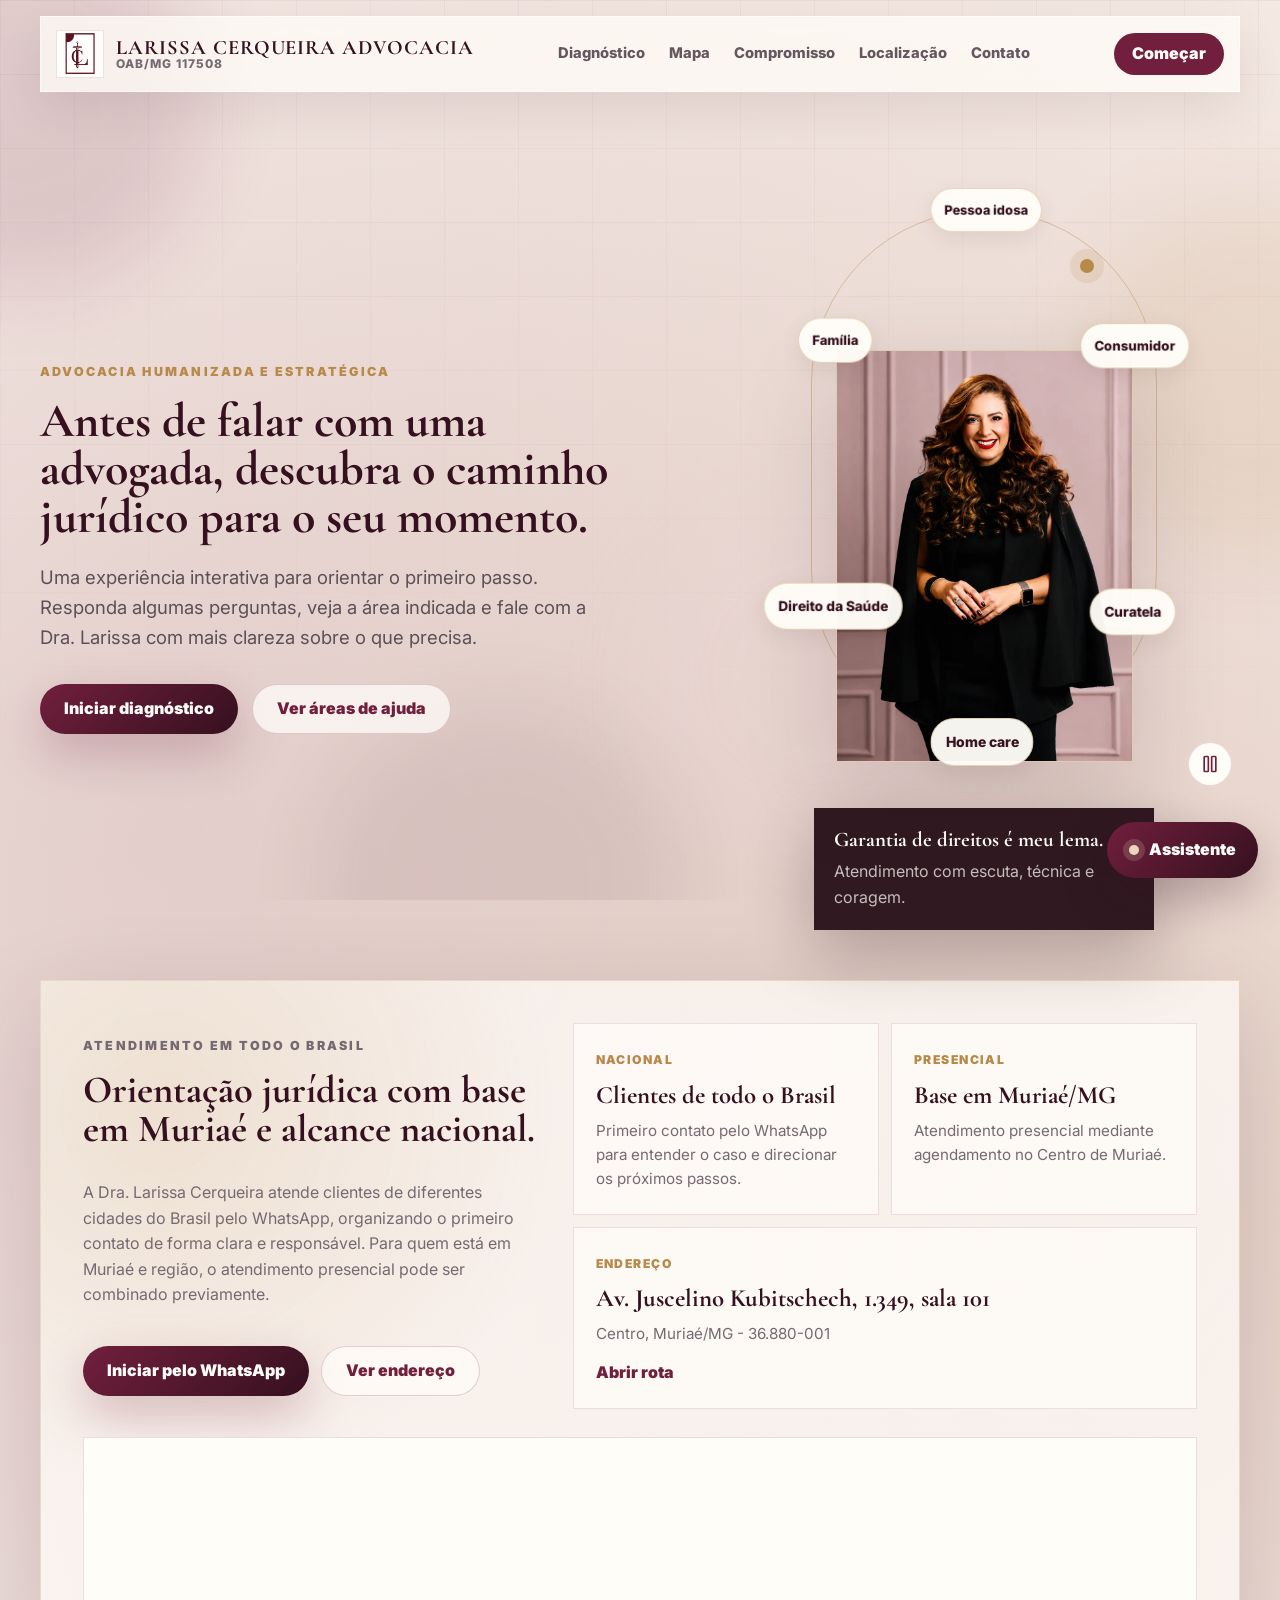
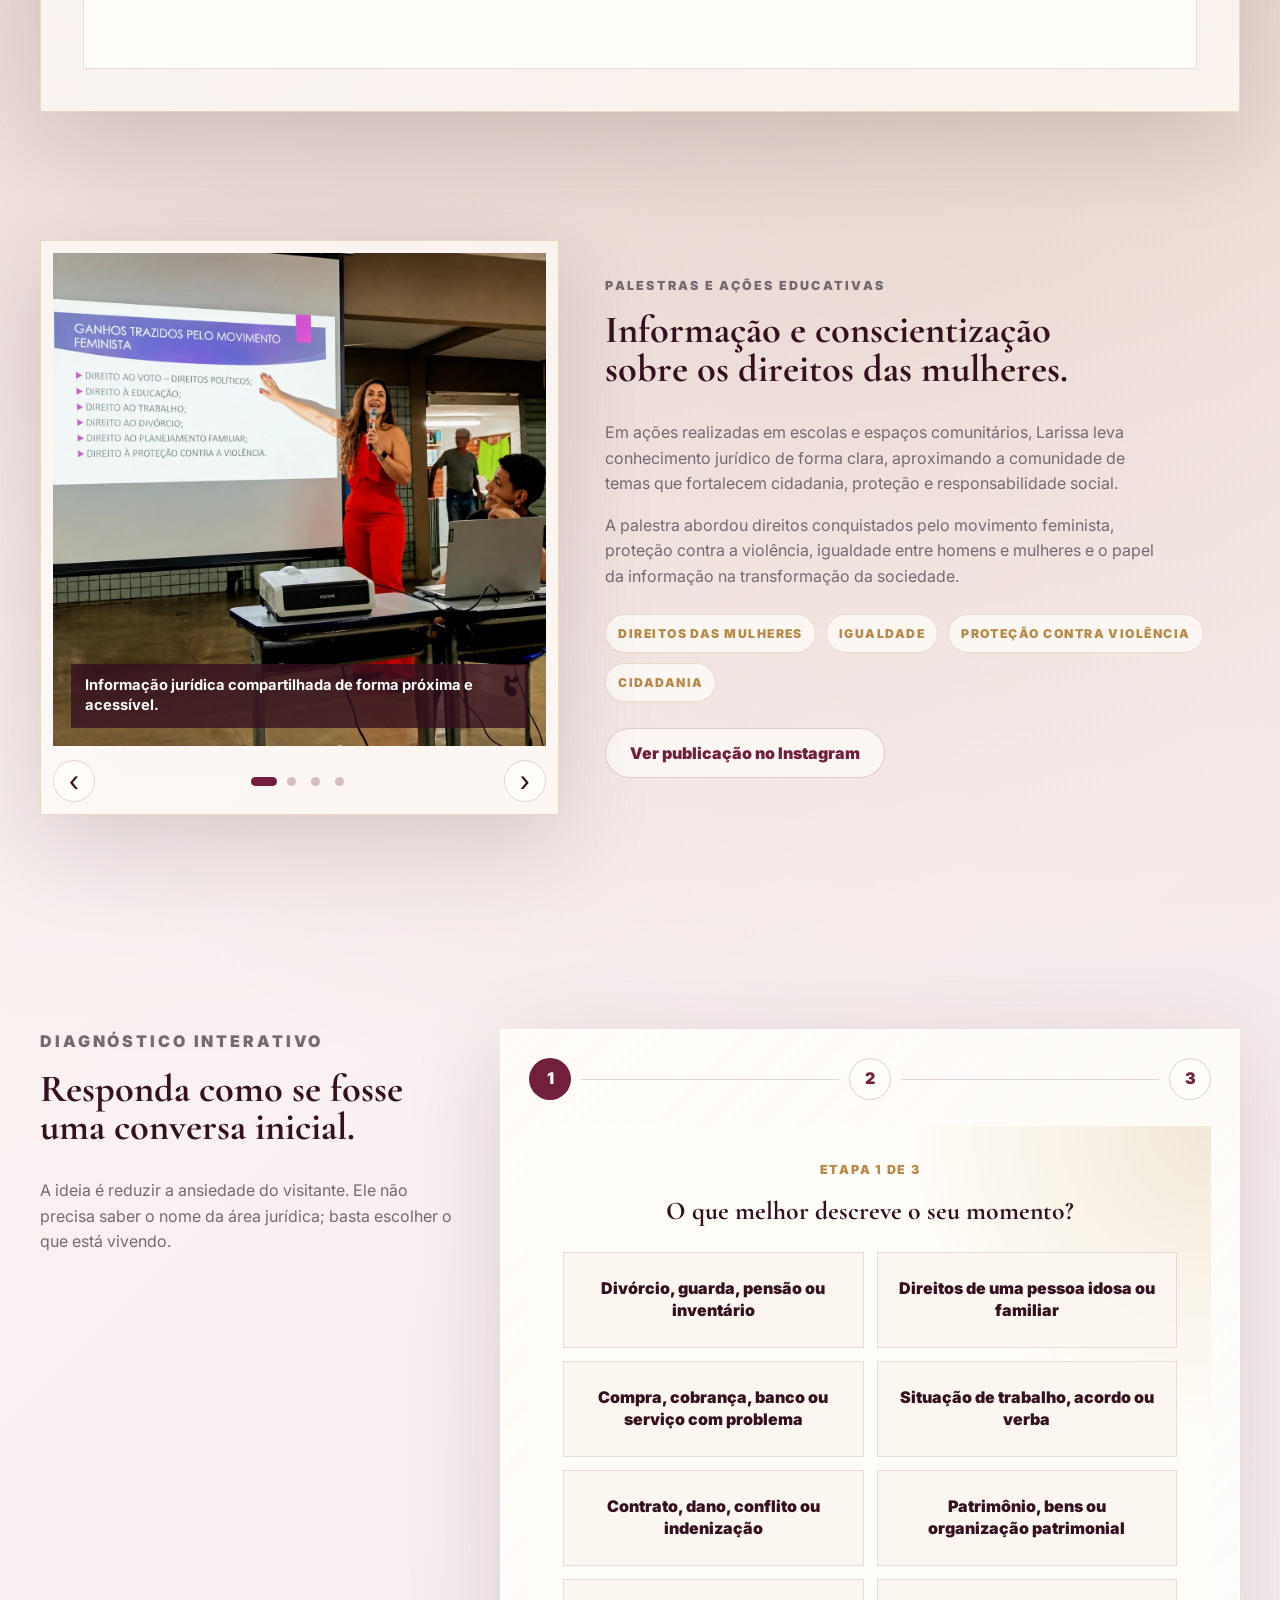
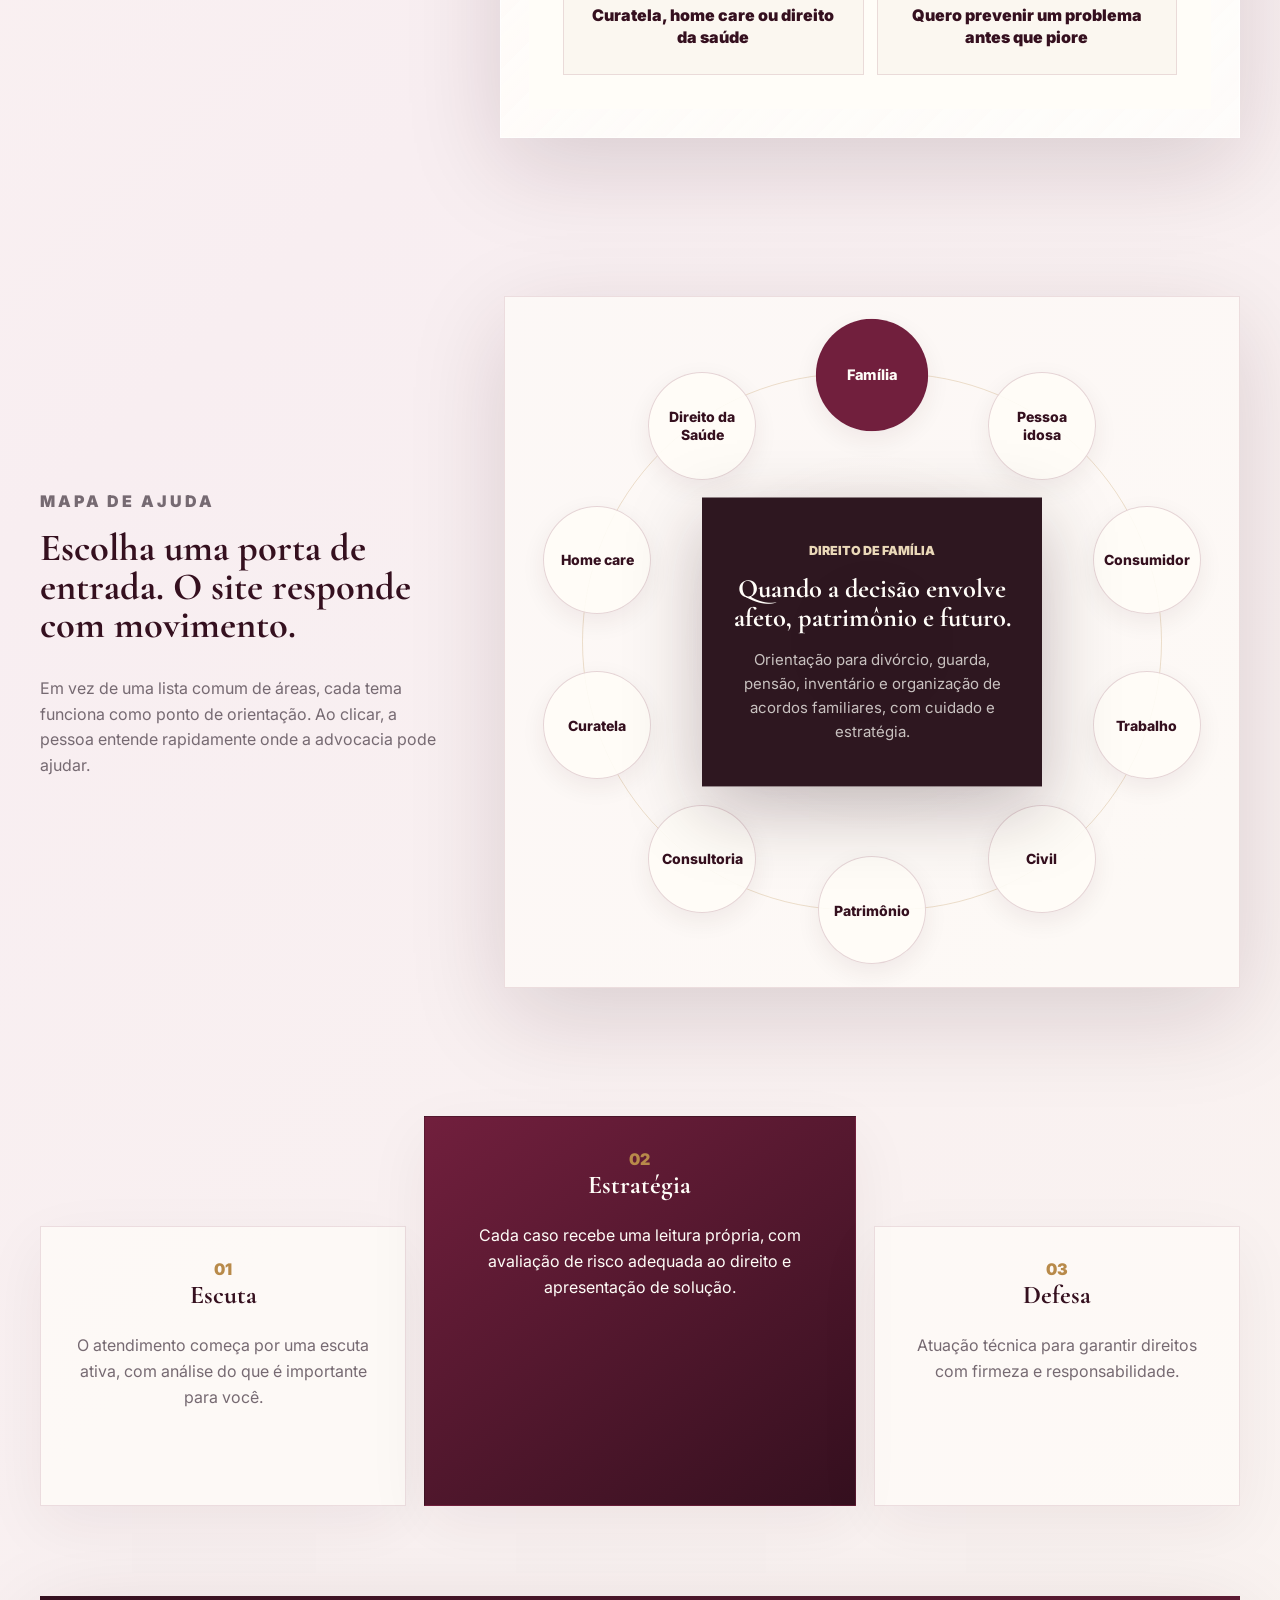
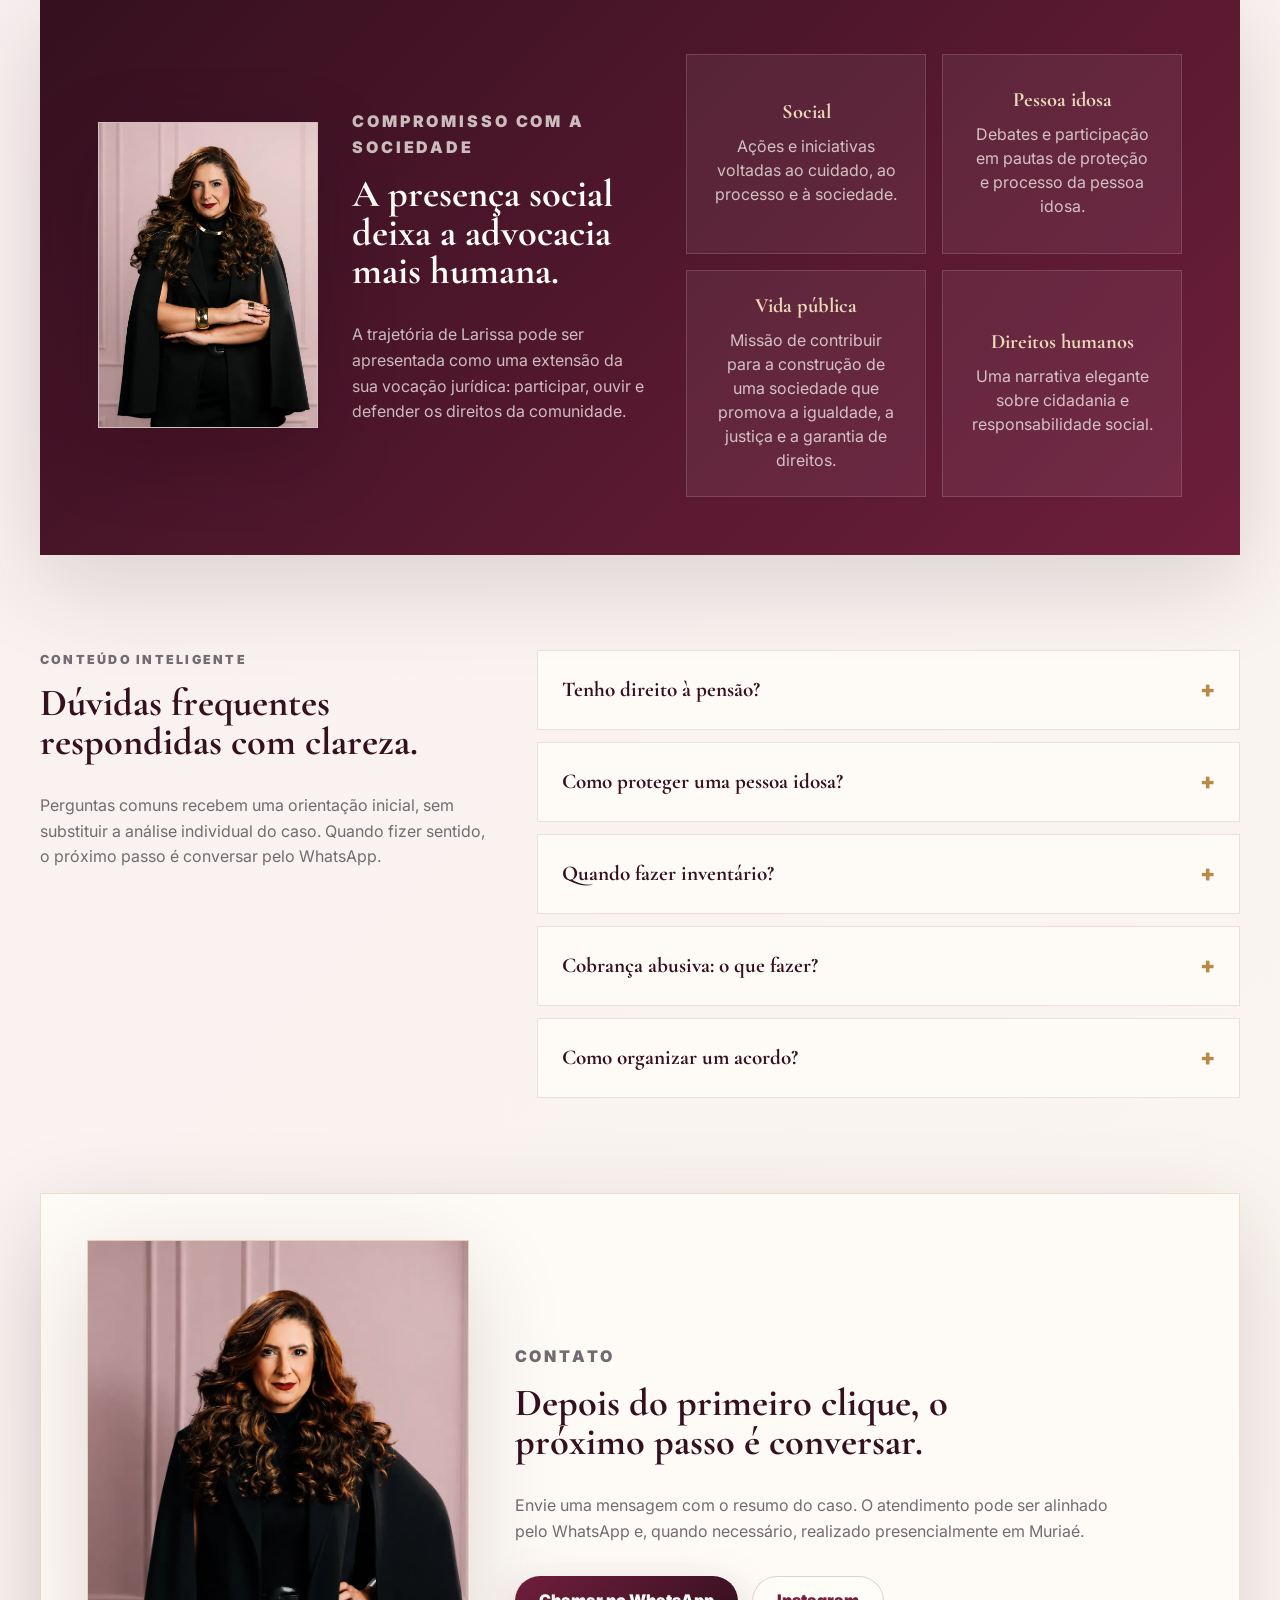
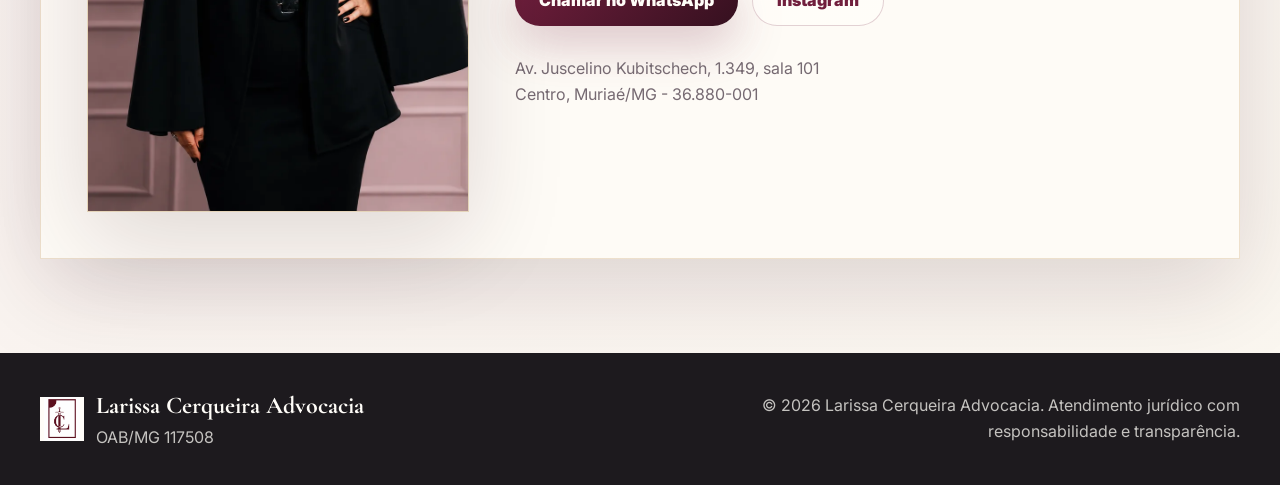
==== index.html @ 21a9d2b4 "Improve legal map layout and accessible portrait orbit" ====
<!doctype html>
<html lang="pt-BR">
  <head>
    <meta charset="utf-8" />
    <meta name="viewport" content="width=device-width, initial-scale=1" />
    <title>Larissa Cerqueira Advocacia | Advogada em Muriaé/MG</title>
    <meta
      name="description"
      content="Larissa Cerqueira Advocacia em Muriaé/MG. Atendimento jurídico em Direito de Família, Curatela, Pessoa Idosa, Direito da Saúde e do Consumidor."
    />
    <meta name="robots" content="index, follow, max-image-preview:large" />
    <meta name="author" content="Larissa Cerqueira Advocacia" />
    <meta name="theme-color" content="#5b1534" />
    <link rel="canonical" href="https://www.larissacerqueira.adv.br/" />
    <link rel="icon" type="image/png" sizes="32x32" href="/favicon-32.png" />
    <link rel="apple-touch-icon" sizes="180x180" href="/apple-touch-icon.png" />

    <meta property="og:locale" content="pt_BR" />
    <meta property="og:type" content="website" />
    <meta property="og:site_name" content="Larissa Cerqueira Advocacia" />
    <meta property="og:title" content="Larissa Cerqueira Advocacia | Advogada em Muriaé/MG" />
    <meta
      property="og:description"
      content="Advocacia em Muriaé/MG com atendimento em Direito de Família, Curatela, Pessoa Idosa, Direito da Saúde e do Consumidor."
    />
    <meta property="og:url" content="https://www.larissacerqueira.adv.br/" />
    <meta property="og:image" content="https://www.larissacerqueira.adv.br/og-larissa.jpg" />
    <meta property="og:image:secure_url" content="https://www.larissacerqueira.adv.br/og-larissa.jpg" />
    <meta property="og:image:type" content="image/jpeg" />
    <meta property="og:image:width" content="1200" />
    <meta property="og:image:height" content="630" />
    <meta property="og:image:alt" content="Larissa Cerqueira Advocacia, atendimento jurídico em Muriaé e em todo o Brasil" />

    <meta name="twitter:card" content="summary_large_image" />
    <meta name="twitter:title" content="Larissa Cerqueira Advocacia | Advogada em Muriaé/MG" />
    <meta
      name="twitter:description"
      content="Advocacia em Muriaé/MG com atendimento em Direito de Família, Curatela, Pessoa Idosa, Direito da Saúde e do Consumidor."
    />
    <meta name="twitter:image" content="https://www.larissacerqueira.adv.br/og-larissa.jpg" />
    <meta name="twitter:image:alt" content="Larissa Cerqueira Advocacia" />

    <script type="application/ld+json">
      {
        "@context": "https://schema.org",
        "@graph": [
          {
            "@type": "LegalService",
            "@id": "https://www.larissacerqueira.adv.br/#escritorio",
            "name": "Larissa Cerqueira Advocacia",
            "url": "https://www.larissacerqueira.adv.br/",
            "description": "Advocacia em Muriaé/MG com atendimento jurídico para clientes de todo o Brasil.",
            "logo": "https://www.larissacerqueira.adv.br/logo-larissa.webp",
            "image": "https://www.larissacerqueira.adv.br/og-larissa.jpg",
            "telephone": "+55 32 99930-4225",
            "address": {
              "@type": "PostalAddress",
              "streetAddress": "Av. Juscelino Kubitschech, 1.349, sala 101",
              "addressLocality": "Muriaé",
              "addressRegion": "MG",
              "postalCode": "36880-001",
              "addressCountry": "BR"
            },
            "areaServed": {
              "@type": "Country",
              "name": "Brasil"
            },
            "founder": {
              "@id": "https://www.larissacerqueira.adv.br/#larissa-cerqueira"
            },
            "sameAs": [
              "https://www.instagram.com/larissacerqueira.advogada/"
            ],
            "serviceType": [
              "Direito de Família",
              "Curatela",
              "Direito da Pessoa Idosa",
              "Direito do Consumidor",
              "Direito da Saúde",
              "Home care",
              "Direito do Trabalho",
              "Direito Civil",
              "Patrimônio",
              "Consultoria Jurídica"
            ]
          },
          {
            "@type": "Person",
            "@id": "https://www.larissacerqueira.adv.br/#larissa-cerqueira",
            "name": "Larissa Cerqueira",
            "honorificPrefix": "Dra.",
            "jobTitle": "Advogada",
            "identifier": {
              "@type": "PropertyValue",
              "propertyID": "OAB/MG",
              "value": "117508"
            },
            "worksFor": {
              "@id": "https://www.larissacerqueira.adv.br/#escritorio"
            },
            "sameAs": [
              "https://www.instagram.com/larissacerqueira.advogada/"
            ]
          },
          {
            "@type": "WebSite",
            "@id": "https://www.larissacerqueira.adv.br/#website",
            "url": "https://www.larissacerqueira.adv.br/",
            "name": "Larissa Cerqueira Advocacia",
            "inLanguage": "pt-BR",
            "publisher": {
              "@id": "https://www.larissacerqueira.adv.br/#escritorio"
            }
          },
          {
            "@type": "WebPage",
            "@id": "https://www.larissacerqueira.adv.br/#webpage",
            "url": "https://www.larissacerqueira.adv.br/",
            "name": "Larissa Cerqueira Advocacia | Advogada em Muriaé/MG",
            "description": "Larissa Cerqueira Advocacia em Muriaé/MG. Atendimento jurídico em Direito de Família, Curatela, Pessoa Idosa, Direito da Saúde e do Consumidor.",
            "isPartOf": {
              "@id": "https://www.larissacerqueira.adv.br/#website"
            },
            "about": {
              "@id": "https://www.larissacerqueira.adv.br/#escritorio"
            },
            "primaryImageOfPage": {
              "@type": "ImageObject",
              "url": "https://www.larissacerqueira.adv.br/og-larissa.jpg",
              "width": 1200,
              "height": 630
            },
            "inLanguage": "pt-BR"
          }
        ]
      }
    </script>
    <link rel="preconnect" href="https://fonts.googleapis.com" />
    <link rel="preconnect" href="https://fonts.gstatic.com" crossorigin />
    <link
      href="https://fonts.googleapis.com/css2?family=Cormorant+Garamond:wght@500;600;700&family=Inter:wght@400;500;600;700;800&display=swap"
      rel="stylesheet"
    />
    <link rel="stylesheet" href="styles.css" />
  </head>
  <body>
    <div class="ambient" aria-hidden="true">
      <span></span>
      <span></span>
      <span></span>
      <span></span>
    </div>

    <header class="site-header">
      <a class="brand" href="#inicio">
        <img src="logo-larissa.webp" alt="" aria-hidden="true" width="280" height="334" decoding="async" />
        <span class="brand-text">
          <strong>Larissa Cerqueira Advocacia</strong>
          <span>OAB/MG 117508</span>
        </span>
      </a>
      <nav class="nav" aria-label="Navegação principal">
        <a href="#diagnostico">Diagnóstico</a>
        <a href="#mapa">Mapa</a>
        <a href="#social">Compromisso</a>
        <a href="#localizacao">Localização</a>
        <a href="#contato">Contato</a>
      </nav>
      <a class="header-action" href="#diagnostico">Começar</a>
    </header>

    <main>
      <section class="hero" id="inicio">
        <div class="hero-copy">
          <p class="eyebrow">Advocacia humanizada e estratégica</p>
          <h1>Antes de falar com uma advogada, descubra o caminho jurídico para o seu momento.</h1>
          <p class="hero-text">
            Uma experiência interativa para orientar o primeiro passo. Responda
            algumas perguntas, veja a área indicada e fale com a Dra. Larissa
            com mais clareza sobre o que precisa.
          </p>
          <div class="hero-actions">
            <a class="btn primary" href="#diagnostico">Iniciar diagnóstico</a>
            <a class="btn secondary" href="#mapa">Ver áreas de ajuda</a>
          </div>
        </div>

        <aside class="identity-panel" aria-label="Identidade visual">
          <div class="portrait-orbit">
            <div class="orbit-ring" aria-hidden="true"></div>
            <figure class="portrait-image">
              <img src="larissa-hero.webp" alt="Dra. Larissa Cerqueira sorrindo" width="900" height="1352" fetchpriority="high" decoding="async" />
            </figure>
            <div class="orbit-topics" role="group" aria-label="Áreas de atuação">
              <button class="orbit-chip" type="button" data-jump="familia">Família</button>
              <button class="orbit-chip" type="button" data-jump="idoso">Pessoa idosa</button>
              <button class="orbit-chip" type="button" data-jump="consumidor">Consumidor</button>
              <button class="orbit-chip" type="button" data-jump="curatela">Curatela</button>
              <button class="orbit-chip" type="button" data-jump="homecare">Home care</button>
              <button class="orbit-chip" type="button" data-jump="saude">Direito da Saúde</button>
            </div>
            <button class="orbit-control" type="button" data-orbit-toggle aria-label="Pausar movimento dos temas" aria-pressed="false" title="Pausar movimento dos temas" hidden>
              <!-- Lucide icons (ISC license). -->
              <svg data-orbit-pause width="20" height="20" viewBox="0 0 24 24" fill="none" stroke="currentColor" stroke-width="2" stroke-linecap="round" stroke-linejoin="round" aria-hidden="true">
                <rect x="14" y="3" width="5" height="18" rx="1"></rect>
                <rect x="5" y="3" width="5" height="18" rx="1"></rect>
              </svg>
              <svg data-orbit-play width="20" height="20" viewBox="0 0 24 24" fill="none" stroke="currentColor" stroke-width="2" stroke-linecap="round" stroke-linejoin="round" aria-hidden="true" hidden>
                <path d="M5 5a2 2 0 0 1 3.008-1.728l11.997 6.998a2 2 0 0 1 .003 3.458l-12 7A2 2 0 0 1 5 19z"></path>
              </svg>
            </button>
          </div>
          <div class="quote-card">
            <strong>Garantia de direitos é meu lema.</strong>
            <span>Atendimento com escuta, técnica e coragem.</span>
          </div>
        </aside>
      </section>

      <section class="reach-section" id="atendimento">
        <div class="reach-copy">
          <p class="eyebrow">Atendimento em todo o Brasil</p>
          <h2>Orientação jurídica com base em Muriaé e alcance nacional.</h2>
          <p>
            A Dra. Larissa Cerqueira atende clientes de diferentes cidades do
            Brasil pelo WhatsApp, organizando o primeiro contato de forma clara
            e responsável. Para quem está em Muriaé e região, o atendimento
            presencial pode ser combinado previamente.
          </p>
          <div class="reach-actions">
            <a class="btn primary" href="https://wa.me/5532999304225" target="_blank" rel="noreferrer">
              Iniciar pelo WhatsApp
            </a>
            <a class="btn secondary" href="#localizacao">Ver endereço</a>
          </div>
        </div>

        <div class="reach-cards">
          <article>
            <span>Nacional</span>
            <strong>Clientes de todo o Brasil</strong>
            <p>Primeiro contato pelo WhatsApp para entender o caso e direcionar os próximos passos.</p>
          </article>
          <article>
            <span>Presencial</span>
            <strong>Base em Muriaé/MG</strong>
            <p>Atendimento presencial mediante agendamento no Centro de Muriaé.</p>
          </article>
          <article class="address-card" id="localizacao">
            <span>Endereço</span>
            <strong>Av. Juscelino Kubitschech, 1.349, sala 101</strong>
            <p>Centro, Muriaé/MG - 36.880-001</p>
            <a href="https://www.google.com/maps/search/?api=1&query=Av.%20Juscelino%20Kubitschech%2C%201349%2C%20sala%20101%2C%20Centro%2C%20Muria%C3%A9%20MG%2C%2036880-001" target="_blank" rel="noreferrer">
              Abrir rota
            </a>
          </article>
        </div>

        <div class="compact-map" aria-label="Mapa compacto com a localização do escritório">
          <iframe
            title="Mapa do escritório Larissa Cerqueira Advocacia"
            src="https://www.google.com/maps?q=Av.%20Juscelino%20Kubitschech%2C%201349%2C%20sala%20101%2C%20Centro%2C%20Muria%C3%A9%20MG%2C%2036880-001&output=embed"
            loading="lazy"
            referrerpolicy="no-referrer-when-downgrade"
          ></iframe>
        </div>
      </section>

      <section class="lecture-section" id="palestras">
        <div class="lecture-carousel" data-carousel aria-label="Fotos de palestras e ações educativas">
          <figure class="lecture-slide active" data-slide>
            <img src="palestra-1.webp" alt="Larissa Cerqueira durante palestra sobre direitos das mulheres" width="1200" height="1200" loading="lazy" decoding="async" />
            <figcaption>Informação jurídica compartilhada de forma próxima e acessível.</figcaption>
          </figure>
          <figure class="lecture-slide" data-slide>
            <img src="palestra-2.webp" alt="Larissa Cerqueira com participantes de palestra em escola" width="1200" height="1200" loading="lazy" decoding="async" />
            <figcaption>Registro de encontro dedicado à conscientização e cidadania.</figcaption>
          </figure>
          <figure class="lecture-slide" data-slide>
            <img src="palestra-3.webp" alt="Larissa Cerqueira palestrando para comunidade escolar" width="1200" height="1200" loading="lazy" decoding="async" />
            <figcaption>Diálogo com a comunidade sobre direitos, respeito e proteção.</figcaption>
          </figure>
          <figure class="lecture-slide" data-slide>
            <img src="palestra-4.webp" alt="Larissa Cerqueira em foto coletiva após palestra" width="1200" height="1200" loading="lazy" decoding="async" />
            <figcaption>Uma noite de troca, presença e responsabilidade social.</figcaption>
          </figure>
          <div class="carousel-controls" aria-label="Controles do carrossel">
            <button type="button" data-carousel-prev aria-label="Foto anterior">‹</button>
            <div class="carousel-dots" aria-label="Selecionar foto">
              <button type="button" class="active" data-carousel-dot="0" aria-label="Mostrar foto 1"></button>
              <button type="button" data-carousel-dot="1" aria-label="Mostrar foto 2"></button>
              <button type="button" data-carousel-dot="2" aria-label="Mostrar foto 3"></button>
              <button type="button" data-carousel-dot="3" aria-label="Mostrar foto 4"></button>
            </div>
            <button type="button" data-carousel-next aria-label="Próxima foto">›</button>
          </div>
        </div>
        <div class="lecture-copy">
          <p class="eyebrow">Palestras e ações educativas</p>
          <h2>Informação e conscientização sobre os direitos das mulheres.</h2>
          <p>
            Em ações realizadas em escolas e espaços comunitários, Larissa leva
            conhecimento jurídico de forma clara, aproximando a comunidade de
            temas que fortalecem cidadania, proteção e responsabilidade social.
          </p>
          <p>
            A palestra abordou direitos conquistados pelo movimento feminista,
            proteção contra a violência, igualdade entre homens e mulheres e o
            papel da informação na transformação da sociedade.
          </p>
          <div class="lecture-tags">
            <span>Direitos das mulheres</span>
            <span>Igualdade</span>
            <span>Proteção contra violência</span>
            <span>Cidadania</span>
          </div>
          <a class="btn secondary" href="https://www.instagram.com/p/DHGQMJkutVe/?igsh=MXFnZHR1aGl3ODBvZg==" target="_blank" rel="noreferrer">
            Ver publicação no Instagram
          </a>
        </div>
      </section>

      <section class="diagnostic-shell" id="diagnostico">
        <div class="diagnostic-intro">
          <p class="eyebrow">Diagnóstico interativo</p>
          <h2>Responda como se fosse uma conversa inicial.</h2>
          <p>
            A ideia é reduzir a ansiedade do visitante. Ele não precisa saber
            o nome da área jurídica; basta escolher o que está vivendo.
          </p>
        </div>

        <div class="game-board" aria-live="polite">
          <div class="progress-track" aria-hidden="true">
            <span class="progress-dot active" data-step-dot="1">1</span>
            <span class="progress-line"></span>
            <span class="progress-dot" data-step-dot="2">2</span>
            <span class="progress-line"></span>
            <span class="progress-dot" data-step-dot="3">3</span>
          </div>

          <div class="question-card active" data-step="1">
            <span class="step-label">Etapa 1 de 3</span>
            <h3>O que melhor descreve o seu momento?</h3>
            <div class="option-grid">
              <button type="button" data-answer="familia">Divórcio, guarda, pensão ou inventário</button>
              <button type="button" data-answer="idoso">Direitos de uma pessoa idosa ou familiar</button>
              <button type="button" data-answer="consumidor">Compra, cobrança, banco ou serviço com problema</button>
              <button type="button" data-answer="trabalho">Situação de trabalho, acordo ou verba</button>
              <button type="button" data-answer="civil">Contrato, dano, conflito ou indenização</button>
              <button type="button" data-answer="patrimonio">Patrimônio, bens ou organização patrimonial</button>
              <button type="button" data-answer="saude">Curatela, home care ou direito da saúde</button>
              <button type="button" data-answer="consultoria">Quero prevenir um problema antes que piore</button>
            </div>
          </div>

          <div class="question-card" data-step="2">
            <span class="step-label">Etapa 2 de 3</span>
            <h3>Qual é o nível de urgência?</h3>
            <div class="option-grid compact">
              <button type="button" data-answer="urgente">Preciso resolver rápido</button>
              <button type="button" data-answer="importante">É importante, mas posso organizar</button>
              <button type="button" data-answer="preventivo">Quero orientação preventiva</button>
            </div>
          </div>

          <div class="question-card" data-step="3">
            <span class="step-label">Etapa 3 de 3</span>
            <h3>Como você prefere ser atendido?</h3>
            <div class="option-grid compact">
              <button type="button" data-answer="whatsapp">Começar pelo WhatsApp</button>
              <button type="button" data-answer="presencial">Atendimento presencial em Muriaé</button>
            </div>
          </div>

          <div class="result-card" data-result hidden>
            <span class="step-label">Direcionamento inicial</span>
            <h3 data-result-title>Área indicada</h3>
            <p data-result-text></p>
            <div class="result-tags">
              <span data-result-urgency></span>
              <span data-result-mode></span>
            </div>
            <div class="hero-actions">
              <a class="btn primary" data-whatsapp href="https://wa.me/5532999304225" target="_blank" rel="noreferrer">
                Enviar meu caso
              </a>
              <button class="btn secondary" type="button" data-restart>Refazer diagnóstico</button>
            </div>
          </div>
        </div>
      </section>

      <section class="map-section" id="mapa">
        <div class="map-copy">
          <p class="eyebrow">Mapa de ajuda</p>
          <h2>Escolha uma porta de entrada. O site responde com movimento.</h2>
          <p>
            Em vez de uma lista comum de áreas, cada tema funciona como ponto
            de orientação. Ao clicar, a pessoa entende rapidamente onde a
            advocacia pode ajudar.
          </p>
        </div>

        <div class="legal-map">
          <button class="map-node active" type="button" data-node="familia">
            <span>Família</span>
          </button>
          <button class="map-node" type="button" data-node="idoso">
            <span>Pessoa idosa</span>
          </button>
          <button class="map-node" type="button" data-node="consumidor">
            <span>Consumidor</span>
          </button>
          <button class="map-node" type="button" data-node="trabalho">
            <span>Trabalho</span>
          </button>
          <button class="map-node" type="button" data-node="civil">
            <span>Civil</span>
          </button>
          <button class="map-node" type="button" data-node="patrimonio">
            <span>Patrimônio</span>
          </button>
          <button class="map-node" type="button" data-node="consultoria">
            <span>Consultoria</span>
          </button>
          <button class="map-node" type="button" data-node="curatela">
            <span>Curatela</span>
          </button>
          <button class="map-node" type="button" data-node="homecare">
            <span>Home care</span>
          </button>
          <button class="map-node" type="button" data-node="saude">
            <span>Direito da Saúde</span>
          </button>

          <article class="map-result" aria-live="polite" aria-atomic="true">
            <div class="map-result-content">
              <span data-map-label>Direito de Família</span>
              <h3 data-map-title>Quando a decisão envolve afeto, patrimônio e futuro.</h3>
              <p data-map-text>
                Orientação para divórcio, guarda, pensão, inventário e organização
                de acordos familiares, com cuidado e estratégia.
              </p>
            </div>
          </article>
        </div>
      </section>

      <section class="story-section">
        <div class="story-card">
          <span>01</span>
          <h3>Escuta</h3>
          <p>O atendimento começa por uma escuta ativa, com análise do que é importante para você.</p>
        </div>
        <div class="story-card tall">
          <span>02</span>
          <h3>Estratégia</h3>
          <p>Cada caso recebe uma leitura própria, com avaliação de risco adequada ao direito e apresentação de solução.</p>
        </div>
        <div class="story-card">
          <span>03</span>
          <h3>Defesa</h3>
          <p>Atuação técnica para garantir direitos com firmeza e responsabilidade.</p>
        </div>
      </section>

      <section class="social-section" id="social">
        <figure class="social-photo">
          <img src="larissa-institucional.webp" alt="Retrato institucional da Dra. Larissa Cerqueira" width="850" height="1277" loading="lazy" decoding="async" />
        </figure>
        <div class="social-copy">
          <p class="eyebrow">Compromisso com a sociedade</p>
          <h2>A presença social deixa a advocacia mais humana.</h2>
          <p>
            A trajetória de Larissa pode ser apresentada como uma extensão da
            sua vocação jurídica: participar, ouvir e defender os direitos da
            comunidade.
          </p>
        </div>
        <div class="social-list">
          <button type="button">
            <strong>Social</strong>
            <span>Ações e iniciativas voltadas ao cuidado, ao processo e à sociedade.</span>
          </button>
          <button type="button">
            <strong>Pessoa idosa</strong>
            <span>Debates e participação em pautas de proteção e processo da pessoa idosa.</span>
          </button>
          <button type="button">
            <strong>Vida pública</strong>
            <span>Missão de contribuir para a construção de uma sociedade que promova a igualdade, a justiça e a garantia de direitos.</span>
          </button>
          <button type="button">
            <strong>Direitos humanos</strong>
            <span>Uma narrativa elegante sobre cidadania e responsabilidade social.</span>
          </button>
        </div>
      </section>

      <section class="content-lab">
        <div>
          <p class="eyebrow">Conteúdo inteligente</p>
          <h2>Dúvidas frequentes respondidas com clareza.</h2>
          <p>
            Perguntas comuns recebem uma orientação inicial, sem substituir a
            análise individual do caso. Quando fizer sentido, o próximo passo é
            conversar pelo WhatsApp.
          </p>
        </div>
        <div class="answer-strip" aria-label="Dúvidas frequentes">
          <details>
            <summary>Tenho direito à pensão?</summary>
            <p>
              A pensão depende da necessidade de quem pede, da possibilidade de
              quem paga e das provas do caso. A orientação jurídica ajuda a
              calcular, pedir, revisar ou cobrar valores.
            </p>
            <a href="https://wa.me/5532999304225?text=Ol%C3%A1%2C%20Dra.%20Larissa.%20Tenho%20d%C3%BAvidas%20sobre%20pens%C3%A3o%20e%20gostaria%20de%20orienta%C3%A7%C3%A3o." target="_blank" rel="noreferrer">Conversar sobre pensão</a>
          </details>
          <details>
            <summary>Como proteger uma pessoa idosa?</summary>
            <p>
              Quando existe abuso, negligência, conflito familiar ou risco ao
              patrimônio, é possível avaliar medidas de proteção, curatela,
              orientações aos familiares e providências urgentes.
            </p>
            <a href="https://wa.me/5532999304225?text=Ol%C3%A1%2C%20Dra.%20Larissa.%20Preciso%20de%20orienta%C3%A7%C3%A3o%20sobre%20prote%C3%A7%C3%A3o%20de%20uma%20pessoa%20idosa." target="_blank" rel="noreferrer">Conversar sobre pessoa idosa</a>
          </details>
          <details>
            <summary>Quando fazer inventário?</summary>
            <p>
              O inventário deve ser analisado após o falecimento para organizar
              bens, dívidas e herdeiros. Dependendo do caso, pode ser feito de
              forma judicial ou em cartório.
            </p>
            <a href="https://wa.me/5532999304225?text=Ol%C3%A1%2C%20Dra.%20Larissa.%20Tenho%20d%C3%BAvidas%20sobre%20invent%C3%A1rio%20e%20gostaria%20de%20orienta%C3%A7%C3%A3o." target="_blank" rel="noreferrer">Conversar sobre inventário</a>
          </details>
          <details>
            <summary>Cobrança abusiva: o que fazer?</summary>
            <p>
              Guarde comprovantes, mensagens, contratos, boletos e prints. A
              análise jurídica verifica se houve abuso, cobrança indevida,
              negativação irregular ou falha na prestação do serviço.
            </p>
            <a href="https://wa.me/5532999304225?text=Ol%C3%A1%2C%20Dra.%20Larissa.%20Estou%20com%20uma%20cobran%C3%A7a%20abusiva%20e%20gostaria%20de%20orienta%C3%A7%C3%A3o." target="_blank" rel="noreferrer">Conversar sobre cobrança</a>
          </details>
          <details>
            <summary>Como organizar um acordo?</summary>
            <p>
              Um acordo precisa deixar claro quem assume cada obrigação, prazos,
              valores, documentos e consequências em caso de descumprimento. A
              formalização evita novos conflitos.
            </p>
            <a href="https://wa.me/5532999304225?text=Ol%C3%A1%2C%20Dra.%20Larissa.%20Gostaria%20de%20orienta%C3%A7%C3%A3o%20para%20organizar%20um%20acordo." target="_blank" rel="noreferrer">Conversar sobre acordo</a>
          </details>
        </div>
      </section>

      <section class="contact" id="contato">
        <div class="contact-photo">
          <figure class="contact-image">
            <img src="larissa-contato.webp" alt="Dra. Larissa Cerqueira em retrato profissional" width="850" height="1277" loading="lazy" decoding="async" />
          </figure>
        </div>
        <div class="contact-copy">
          <p class="eyebrow">Contato</p>
          <h2>Depois do primeiro clique, o próximo passo é conversar.</h2>
          <p>
            Envie uma mensagem com o resumo do caso. O atendimento pode ser
            alinhado pelo WhatsApp e, quando necessário, realizado presencialmente em Muriaé.
          </p>
          <div class="contact-actions">
            <a class="btn primary" href="https://wa.me/5532999304225" target="_blank" rel="noreferrer">
              Chamar no WhatsApp
            </a>
            <a class="btn secondary" href="https://www.instagram.com/larissacerqueira.advogada/" target="_blank" rel="noreferrer">
              Instagram
            </a>
          </div>
          <address>
            Av. Juscelino Kubitschech, 1.349, sala 101<br />
            Centro, Muriaé/MG - 36.880-001
          </address>
        </div>
      </section>
    </main>

    <footer class="footer">
      <div>
        <img src="logo-larissa.webp" alt="" aria-hidden="true" width="280" height="334" loading="lazy" decoding="async" />
        <strong>Larissa Cerqueira Advocacia</strong>
        <span>OAB/MG 117508</span>
      </div>
      <p>© 2026 Larissa Cerqueira Advocacia. Atendimento jurídico com responsabilidade e transparência.</p>
    </footer>

    <section class="chat-widget" data-chat-widget aria-live="polite">
      <button class="chat-toggle" type="button" data-chat-toggle aria-expanded="false">
        <span>Assistente</span>
      </button>

      <div class="chat-panel" data-chat-panel hidden>
        <div class="chat-head">
          <div>
            <strong>Assistente da Dra. Larissa</strong>
            <span>Triagem inicial antes do WhatsApp</span>
          </div>
          <button type="button" data-chat-close aria-label="Fechar assistente">×</button>
        </div>

        <div class="chat-body">
          <div class="chat-message bot" data-chat-message>
            Olá! Posso organizar seu caso em poucos passos. As informações são gerais e não substituem a análise da Dra. Larissa.
          </div>
          <div class="chat-options" data-chat-options></div>
        </div>
      </div>
    </section>

    <script src="script.js"></script>
  </body>
</html>
---- styles.css ----
:root {
  --wine: #711f3d;
  --wine-deep: #35101f;
  --wine-dark: #210913;
  --gold: #b88a4a;
  --gold-soft: #ead8b8;
  --graphite: #1d1a1e;
  --ink: #272127;
  --muted: #766a72;
  --paper: #fbf7f0;
  --ivory: #fffdf8;
  --rose: #f3dce4;
  --line: rgba(113, 31, 61, 0.16);
  --shadow: 0 28px 90px rgba(48, 14, 29, 0.15);
  --serif: "Cormorant Garamond", Georgia, serif;
  --sans: "Inter", Arial, sans-serif;
}

* {
  box-sizing: border-box;
}

html {
  scroll-behavior: smooth;
}

body {
  margin: 0;
  color: var(--ink);
  background:
    radial-gradient(circle at 12% 12%, rgba(113, 31, 61, 0.16), transparent 30%),
    radial-gradient(circle at 86% 18%, rgba(184, 138, 74, 0.2), transparent 28%),
    linear-gradient(135deg, #fffaf2 0%, #f8eef1 46%, #fbf7f0 100%);
  font-family: var(--sans);
  line-height: 1.6;
  overflow-x: hidden;
}

body::before {
  content: "";
  position: fixed;
  inset: 0;
  z-index: -4;
  background-image:
    linear-gradient(rgba(113, 31, 61, 0.055) 1px, transparent 1px),
    linear-gradient(90deg, rgba(113, 31, 61, 0.04) 1px, transparent 1px);
  background-size: 74px 74px;
  mask-image: linear-gradient(to bottom, black 0%, transparent 84%);
}

a,
button {
  color: inherit;
  font: inherit;
}

a {
  text-decoration: none;
}

button {
  cursor: pointer;
}

.ambient {
  position: fixed;
  inset: 0;
  z-index: -3;
  overflow: hidden;
  pointer-events: none;
}

.ambient span {
  position: absolute;
  width: 28vw;
  height: 28vw;
  min-width: 300px;
  min-height: 300px;
  border-radius: 999px;
  filter: blur(42px);
  opacity: 0.22;
  will-change: transform;
  animation: drift 32s ease-in-out infinite alternate;
}

.ambient span:nth-child(1) {
  left: -12%;
  top: -8%;
  background: rgba(113, 31, 61, 0.62);
}

.ambient span:nth-child(2) {
  right: -12%;
  top: 22%;
  background: rgba(184, 138, 74, 0.52);
  animation-delay: -5s;
}

.ambient span:nth-child(3) {
  left: 25%;
  bottom: -18%;
  background: rgba(53, 16, 31, 0.34);
  animation-delay: -9s;
}

.ambient span:nth-child(4) {
  right: 22%;
  bottom: 5%;
  background: rgba(243, 220, 228, 0.62);
  animation-delay: -13s;
}

@keyframes drift {
  from {
    transform: translate3d(0, 0, 0) scale(1);
  }

  to {
    transform: translate3d(5vw, -5vh, 0) scale(1.16);
  }
}

.site-header {
  position: sticky;
  top: 0;
  z-index: 30;
  display: flex;
  align-items: center;
  justify-content: space-between;
  gap: 22px;
  width: min(1200px, calc(100% - 34px));
  margin: 16px auto 0;
  padding: 13px 15px;
  border: 1px solid rgba(255, 255, 255, 0.62);
  background: rgba(255, 253, 248, 0.76);
  backdrop-filter: blur(10px);
  box-shadow: 0 18px 46px rgba(53, 16, 31, 0.08);
}

.brand {
  display: flex;
  align-items: center;
  gap: 12px;
  line-height: 1.05;
}

.brand img {
  width: 48px;
  height: 48px;
  object-fit: contain;
  border: 1px solid rgba(113, 31, 61, 0.12);
  background: var(--ivory);
}

.brand-text {
  display: grid;
}

.brand strong {
  color: var(--wine-deep);
  font-family: var(--serif);
  font-size: 1.28rem;
}

.brand span {
  color: var(--muted);
  font-size: 0.75rem;
  font-weight: 800;
  letter-spacing: 0.08em;
  text-transform: uppercase;
}

.nav {
  display: flex;
  gap: 24px;
  color: #65575f;
  font-size: 0.92rem;
  font-weight: 800;
}

.nav a {
  transition: color 180ms ease;
}

.nav a:hover {
  color: var(--wine);
}

.header-action,
.btn {
  display: inline-flex;
  align-items: center;
  justify-content: center;
  min-height: 50px;
  border: 0;
  border-radius: 999px;
  font-weight: 900;
  transition: transform 180ms ease, box-shadow 180ms ease;
}

.header-action {
  min-height: 42px;
  padding: 0 18px;
  color: var(--ivory);
  background: var(--wine);
}

.btn {
  padding: 0 24px;
}

.btn:hover,
.header-action:hover {
  transform: translateY(-2px);
}

.btn.primary {
  color: var(--ivory);
  background: linear-gradient(135deg, var(--wine), var(--wine-deep));
  box-shadow: 0 18px 48px rgba(113, 31, 61, 0.26);
}

.btn.secondary {
  color: var(--wine);
  border: 1px solid rgba(113, 31, 61, 0.2);
  background: rgba(255, 253, 248, 0.74);
}

.hero {
  display: grid;
  grid-template-columns: minmax(0, 1fr) minmax(340px, 0.82fr);
  gap: 64px;
  align-items: center;
  width: min(1200px, calc(100% - 34px));
  min-height: calc(100vh - 82px);
  margin: 0 auto;
  padding: 74px 0 50px;
}

.hero-copy {
  max-width: 660px;
}

.eyebrow {
  margin: 0 0 15px;
  color: var(--gold);
  font-size: 0.78rem;
  font-weight: 900;
  letter-spacing: 0.18em;
  text-transform: uppercase;
}

h1,
h2,
h3,
p {
  margin-top: 0;
}

h1,
h2,
h3 {
  color: var(--wine-deep);
  font-family: var(--serif);
  line-height: 1;
  text-wrap: balance;
}

h1 {
  max-width: 660px;
  margin-bottom: 22px;
  font-size: clamp(2.25rem, 3.75vw, 4.25rem);
}

h2 {
  max-width: 660px;
  font-size: clamp(1.85rem, 3vw, 3.25rem);
}

h3 {
  font-size: clamp(1.45rem, 2vw, 2.05rem);
}

.hero-text {
  max-width: 560px;
  color: #5b5057;
  font-size: clamp(1rem, 1.5vw, 1.16rem);
}

.hero-actions,
.contact-actions {
  display: flex;
  flex-wrap: wrap;
  gap: 14px;
  margin-top: 32px;
}

.identity-panel {
  position: relative;
  min-width: 0;
}

.portrait-orbit {
  position: relative;
  display: grid;
  place-items: center;
  gap: 20px;
  width: 100%;
  max-width: 600px;
  margin: 0 auto;
  padding: 12px 0;
}

.orbit-ring {
  display: none;
  position: absolute;
  left: 50%;
  top: 50%;
  width: var(--orbit-width);
  height: var(--orbit-height);
  border: 1px solid rgba(184, 138, 74, 0.42);
  border-radius: 999px;
  transform: translate(-50%, -50%);
  pointer-events: none;
}

.orbit-ring::before,
.orbit-ring::after {
  content: "";
  position: absolute;
  width: 14px;
  height: 14px;
  border-radius: 999px;
  background: var(--gold);
  box-shadow: 0 0 0 10px rgba(184, 138, 74, 0.14);
}

.orbit-ring::before {
  top: 48px;
  right: 62px;
}

.orbit-ring::after {
  left: 62px;
  bottom: 48px;
}

.photo-placeholder {
  position: relative;
  z-index: 2;
  display: grid;
  place-items: center;
  width: min(78vw, 360px);
  aspect-ratio: 4 / 5;
  border: 1px dashed rgba(113, 31, 61, 0.52);
  background:
    linear-gradient(135deg, rgba(113, 31, 61, 0.12), rgba(184, 138, 74, 0.14)),
    repeating-linear-gradient(135deg, rgba(255, 255, 255, 0.46) 0 12px, rgba(255, 255, 255, 0.12) 12px 24px);
  box-shadow: var(--shadow);
  color: var(--wine);
  font-size: 0.88rem;
  font-weight: 900;
  letter-spacing: 0.12em;
  text-align: center;
}

.photo-placeholder span {
  width: min(78%, 250px);
  padding: 17px;
  border: 1px solid rgba(255, 255, 255, 0.72);
  background: rgba(255, 253, 248, 0.78);
}

.portrait-image,
.social-photo,
.contact-image {
  position: relative;
  z-index: 2;
  margin: 0;
  overflow: hidden;
  border: 1px solid rgba(184, 138, 74, 0.36);
  background: rgba(255, 253, 248, 0.72);
  box-shadow: var(--shadow);
}

.portrait-image {
  width: min(100%, 390px);
  aspect-ratio: 0.72;
}

.portrait-image img,
.social-photo img,
.contact-image img {
  display: block;
  width: 100%;
  height: 100%;
}

.portrait-image img {
  object-fit: cover;
  object-position: center;
}

.contact-image {
  width: 100%;
  min-height: 420px;
}

.contact-image img {
  object-fit: cover;
  object-position: center 18%;
  background: var(--ivory);
}

.orbit-topics {
  display: flex;
  gap: 10px;
  width: 100%;
  min-width: 0;
  padding: 6px 3px 12px;
  overflow-x: auto;
  overscroll-behavior-x: contain;
  scroll-snap-type: x proximity;
  scrollbar-width: thin;
  scrollbar-color: var(--gold-soft) transparent;
}

.orbit-chip {
  flex: 0 0 auto;
  z-index: 4;
  min-height: 48px;
  padding: 0 14px;
  border: 1px solid rgba(184, 138, 74, 0.36);
  border-radius: 999px;
  color: var(--wine-deep);
  background: rgba(255, 253, 248, 0.96);
  box-shadow: 0 8px 24px rgba(53, 16, 31, 0.08);
  font-size: 0.875rem;
  font-weight: 800;
  line-height: 1.2;
  white-space: nowrap;
  scroll-snap-align: start;
  transition: background 180ms ease, color 180ms ease, border-color 180ms ease;
}

.orbit-chip:hover,
.orbit-chip:focus-visible {
  border-color: var(--wine);
  color: var(--ivory);
  background: var(--wine);
}

.orbit-chip:focus-visible,
.orbit-control:focus-visible,
.map-node:focus-visible {
  outline: 3px solid var(--gold);
  outline-offset: 4px;
}

.portrait-orbit.is-orbiting {
  height: 620px;
  padding: 0;
}

.portrait-orbit.is-orbiting .portrait-image {
  width: min(58%, 310px);
  transform: translateY(80px);
}

.portrait-orbit.is-orbiting .orbit-ring {
  display: block;
}

.portrait-orbit.is-orbiting .orbit-topics {
  position: absolute;
  inset: 0;
  z-index: 4;
  width: auto;
  padding: 0;
  overflow: visible;
  pointer-events: none;
  contain: layout style;
}

.portrait-orbit.is-moving .orbit-chip {
  will-change: transform;
}

.portrait-orbit.is-orbiting .orbit-chip {
  position: absolute;
  left: 50%;
  top: 50%;
  pointer-events: auto;
}

.orbit-control {
  position: absolute;
  right: 8px;
  bottom: 0;
  z-index: 5;
  display: grid;
  place-items: center;
  width: 44px;
  height: 44px;
  padding: 0;
  border: 1px solid var(--line);
  border-radius: 50%;
  color: var(--wine);
  background: var(--ivory);
}

.orbit-control[hidden],
.orbit-control svg[hidden] {
  display: none;
}

.orbit-control:hover {
  border-color: var(--gold);
}

.quote-card {
  position: relative;
  max-width: 340px;
  margin: 22px auto 0;
  padding: 20px;
  color: var(--ivory);
  background: rgba(33, 9, 19, 0.92);
  box-shadow: 0 22px 68px rgba(33, 9, 19, 0.28);
}

.quote-card strong,
.quote-card span {
  display: block;
}

.quote-card strong {
  margin-bottom: 8px;
  font-family: var(--serif);
  font-size: 1.3rem;
  line-height: 1.12;
}

.quote-card span {
  color: rgba(255, 253, 248, 0.72);
}

.reach-section {
  display: grid;
  grid-template-columns: minmax(280px, 0.85fr) minmax(0, 1.15fr);
  gap: 28px;
  align-items: stretch;
  width: min(1200px, calc(100% - 34px));
  margin: 0 auto 72px;
  padding: 42px;
  border: 1px solid rgba(184, 138, 74, 0.24);
  background:
    radial-gradient(circle at 10% 18%, rgba(184, 138, 74, 0.16), transparent 32%),
    rgba(255, 253, 248, 0.72);
  box-shadow: var(--shadow);
}

.reach-copy {
  display: flex;
  flex-direction: column;
  justify-content: center;
}

.reach-copy p {
  max-width: 560px;
  color: var(--muted);
}

.reach-actions {
  display: flex;
  flex-wrap: wrap;
  gap: 12px;
  margin-top: 22px;
}

.reach-cards {
  display: grid;
  grid-template-columns: 1fr 1fr;
  gap: 12px;
}

.reach-cards article {
  min-height: 170px;
  padding: 22px;
  border: 1px solid rgba(113, 31, 61, 0.12);
  background: rgba(255, 253, 248, 0.72);
}

.reach-cards article span,
.lecture-tags span {
  display: inline-flex;
  margin-bottom: 12px;
  color: var(--gold);
  font-size: 0.76rem;
  font-weight: 900;
  letter-spacing: 0.12em;
  text-transform: uppercase;
}

.reach-cards article strong {
  display: block;
  color: var(--wine-deep);
  font-family: var(--serif);
  font-size: 1.55rem;
  line-height: 1.08;
}

.reach-cards article p {
  margin: 10px 0 0;
  color: var(--muted);
  font-size: 0.95rem;
}

.address-card {
  grid-column: span 2;
}

.address-card a {
  display: inline-flex;
  margin-top: 14px;
  color: var(--wine);
  font-weight: 900;
}

.compact-map {
  grid-column: span 2;
  min-height: 230px;
  overflow: hidden;
  border: 1px solid rgba(113, 31, 61, 0.14);
  background: var(--ivory);
}

.compact-map iframe {
  display: block;
  width: 100%;
  height: 100%;
  min-height: 230px;
  border: 0;
}

.lecture-section {
  display: grid;
  grid-template-columns: minmax(280px, 0.9fr) minmax(0, 1.1fr);
  gap: 46px;
  align-items: center;
  width: min(1200px, calc(100% - 34px));
  margin: 0 auto 78px;
  padding: 56px 0;
}

.lecture-carousel {
  position: relative;
  overflow: hidden;
  padding: 12px;
  border: 1px solid rgba(184, 138, 74, 0.28);
  background: rgba(255, 253, 248, 0.72);
  box-shadow: var(--shadow);
}

.lecture-slide {
  display: none;
  position: relative;
  min-height: 360px;
  aspect-ratio: 1 / 1;
  margin: 0;
  overflow: hidden;
  background: var(--wine-deep);
}

.lecture-slide.active {
  display: block;
}

.lecture-slide img {
  display: block;
  width: 100%;
  height: 100%;
  object-fit: cover;
}

.lecture-slide figcaption {
  position: absolute;
  right: 18px;
  bottom: 18px;
  left: 18px;
  padding: 12px 14px;
  background: rgba(53, 16, 31, 0.78);
  color: var(--ivory);
  font-size: 0.92rem;
  font-weight: 700;
  line-height: 1.35;
}

.carousel-controls {
  display: flex;
  align-items: center;
  justify-content: space-between;
  gap: 14px;
  margin-top: 14px;
}

.carousel-controls > button {
  display: grid;
  place-items: center;
  width: 42px;
  height: 42px;
  border: 1px solid rgba(113, 31, 61, 0.18);
  border-radius: 50%;
  background: var(--ivory);
  color: var(--wine-deep);
  font-size: 1.8rem;
  line-height: 1;
  cursor: pointer;
  transition: transform 0.18s ease, background 0.18s ease;
}

.carousel-controls > button:hover {
  transform: translateY(-2px);
  background: rgba(184, 138, 74, 0.14);
}

.carousel-dots {
  display: flex;
  align-items: center;
  justify-content: center;
  gap: 0;
}

.carousel-dots button {
  display: grid;
  place-items: center;
  width: 24px;
  height: 24px;
  padding: 0;
  border: 0;
  background: transparent;
  cursor: pointer;
}

.carousel-dots button::before {
  width: 9px;
  height: 9px;
  border-radius: 50%;
  background: rgba(113, 31, 61, 0.28);
  content: "";
}

.carousel-dots button.active {
  width: 32px;
}

.carousel-dots button.active::before {
  width: 26px;
  border-radius: 999px;
  background: var(--wine);
}

.lecture-copy p {
  max-width: 560px;
  color: var(--muted);
}

.lecture-tags {
  display: flex;
  flex-wrap: wrap;
  gap: 10px;
  margin: 24px 0 26px;
}

.lecture-tags span {
  margin: 0;
  padding: 9px 12px;
  border: 1px solid rgba(184, 138, 74, 0.24);
  border-radius: 999px;
  background: rgba(255, 253, 248, 0.76);
}

.diagnostic-shell {
  display: grid;
  grid-template-columns: minmax(280px, 0.72fr) minmax(0, 1.28fr);
  gap: 44px;
  align-items: start;
  width: min(1200px, calc(100% - 34px));
  margin: 0 auto;
  padding: 80px 0 70px;
}

.diagnostic-intro {
  position: sticky;
  top: 112px;
  max-width: 420px;
}

.diagnostic-intro p,
.map-copy p,
.social-copy p,
.contact-copy p {
  max-width: 560px;
  color: var(--muted);
  font-size: 1rem;
}

.game-board {
  position: relative;
  min-height: 560px;
  padding: 28px;
  border: 1px solid rgba(255, 255, 255, 0.66);
  background:
    linear-gradient(135deg, rgba(255, 253, 248, 0.82), rgba(255, 255, 255, 0.48)),
    rgba(255, 253, 248, 0.65);
  box-shadow: var(--shadow);
}

.progress-track {
  display: grid;
  grid-template-columns: 42px 1fr 42px 1fr 42px;
  align-items: center;
  gap: 10px;
  margin-bottom: 26px;
}

.progress-dot {
  display: grid;
  place-items: center;
  width: 42px;
  height: 42px;
  border: 1px solid rgba(113, 31, 61, 0.2);
  border-radius: 999px;
  color: var(--wine);
  background: var(--ivory);
  font-weight: 900;
}

.progress-dot.active {
  color: var(--ivory);
  background: var(--wine);
}

.progress-line {
  height: 1px;
  background: rgba(113, 31, 61, 0.18);
}

.question-card,
.result-card {
  display: none;
  min-height: 430px;
  padding: 34px;
  background:
    radial-gradient(circle at 100% 0%, rgba(184, 138, 74, 0.18), transparent 34%),
    var(--ivory);
}

.question-card h3,
.result-card h3 {
  max-width: 680px;
  margin-left: auto;
  margin-right: auto;
  text-align: center;
}

.question-card .step-label,
.result-card .step-label {
  display: table;
  margin-left: auto;
  margin-right: auto;
}

.question-card.active,
.result-card.active {
  display: block;
  animation: rise 280ms ease both;
}

@media (prefers-reduced-motion: reduce) {
  html {
    scroll-behavior: auto;
  }

  *,
  *::before,
  *::after {
    animation-duration: 0.001ms !important;
    animation-iteration-count: 1 !important;
    transition-duration: 0.001ms !important;
  }
}

@keyframes rise {
  from {
    opacity: 0;
    transform: translateY(12px);
  }

  to {
    opacity: 1;
    transform: translateY(0);
  }
}

.step-label {
  display: inline-block;
  margin-bottom: 18px;
  color: var(--gold);
  font-size: 0.78rem;
  font-weight: 900;
  letter-spacing: 0.14em;
  text-transform: uppercase;
}

.option-grid {
  display: grid;
  grid-template-columns: repeat(2, 1fr);
  gap: 13px;
  margin-top: 28px;
}

.option-grid.compact {
  grid-template-columns: 1fr;
}

.option-grid button {
  min-height: 96px;
  padding: 20px;
  border: 1px solid rgba(113, 31, 61, 0.13);
  background: rgba(251, 247, 240, 0.9);
  color: var(--wine-deep);
  text-align: center;
  font-weight: 900;
  line-height: 1.35;
  transition: transform 180ms ease, border 180ms ease, background 180ms ease;
}

.option-grid button:hover,
.option-grid button:focus-visible {
  outline: none;
  transform: translateY(-4px);
  border-color: rgba(184, 138, 74, 0.65);
  background: #fff8ea;
}

.result-card p {
  max-width: 620px;
  margin-left: auto;
  margin-right: auto;
  color: var(--muted);
  font-size: 1rem;
  text-align: center;
}

.result-tags {
  display: flex;
  justify-content: center;
  flex-wrap: wrap;
  gap: 10px;
  margin-top: 22px;
}

.result-card .hero-actions {
  justify-content: center;
}

.result-tags span {
  padding: 10px 12px;
  border-radius: 999px;
  color: var(--wine);
  background: rgba(113, 31, 61, 0.08);
  font-size: 0.9rem;
  font-weight: 900;
}

.map-section {
  display: grid;
  grid-template-columns: minmax(280px, 0.72fr) minmax(0, 1.28fr);
  gap: 50px;
  align-items: center;
  width: min(1200px, calc(100% - 34px));
  margin: 0 auto;
  padding: 88px 0;
}

.map-copy {
  max-width: 430px;
}

.legal-map {
  position: relative;
  display: grid;
  grid-template-columns: repeat(2, minmax(0, 1fr));
  gap: 12px;
  min-width: 0;
  padding: 18px;
  border: 1px solid rgba(113, 31, 61, 0.12);
  background:
    radial-gradient(circle at 50% 50%, rgba(113, 31, 61, 0.08), transparent 38%),
    rgba(255, 253, 248, 0.62);
  box-shadow: var(--shadow);
}

.legal-map::before {
  display: none;
  content: "";
  position: absolute;
  left: 50%;
  top: 50%;
  width: var(--map-ring-width);
  height: var(--map-ring-height);
  border: 1px solid rgba(184, 138, 74, 0.26);
  border-radius: 999px;
  transform: translate(-50%, -50%);
  pointer-events: none;
}

.map-node {
  z-index: 2;
  display: grid;
  place-items: center;
  min-width: 0;
  min-height: 68px;
  padding: 12px;
  border: 1px solid rgba(113, 31, 61, 0.18);
  border-radius: 6px;
  color: var(--wine-deep);
  background: rgba(255, 253, 248, 0.9);
  box-shadow: 0 8px 24px rgba(53, 16, 31, 0.07);
  font-size: 0.9375rem;
  font-weight: 800;
  line-height: 1.25;
  text-align: center;
  transition: transform 180ms ease, background 180ms ease, color 180ms ease;
}

.map-node:hover,
.map-node.active {
  color: var(--ivory);
  background: var(--wine);
}

.legal-map.is-radial {
  display: block;
  height: var(--map-height);
  padding: 0;
}

.legal-map.is-radial::before {
  display: block;
}

.legal-map.is-radial .map-node {
  position: absolute;
  left: var(--node-x);
  top: var(--node-y);
  width: 108px;
  height: 108px;
  min-height: 0;
  padding: 8px;
  border-radius: 50%;
  font-size: 0.875rem;
  transform: translate(-50%, -50%);
}

.map-node span {
  min-width: 0;
  max-width: 100%;
}

.legal-map.is-radial .map-node:hover,
.legal-map.is-radial .map-node.active {
  transform: translate(-50%, -50%) scale(1.04);
}

.map-result {
  grid-column: 1 / -1;
  order: -1;
  z-index: 3;
  display: grid;
  align-items: center;
  min-width: 0;
  min-height: var(--map-card-height, 300px);
  padding: 26px;
  color: var(--ivory);
  background: rgba(33, 9, 19, 0.94);
  box-shadow: 0 22px 70px rgba(33, 9, 19, 0.26);
}

.legal-map.is-radial .map-result {
  position: absolute;
  left: 50%;
  top: 50%;
  width: var(--map-card-width);
  transform: translate(-50%, -50%);
}

.map-result-content {
  min-width: 0;
}

.map-result span {
  display: block;
  color: var(--gold-soft);
  font-size: 0.78rem;
  font-weight: 900;
  letter-spacing: 0;
  text-transform: uppercase;
  text-align: center;
}

.map-result h3 {
  margin: 14px 0;
  color: var(--ivory);
  font-size: 1.65rem;
  line-height: 1.12;
  text-align: center;
}

.map-result p {
  margin-bottom: 0;
  color: rgba(255, 253, 248, 0.74);
  text-align: center;
  font-size: 0.9375rem;
}

.story-section {
  display: grid;
  grid-template-columns: 1fr 1.18fr 1fr;
  gap: 18px;
  align-items: end;
  width: min(1200px, calc(100% - 34px));
  margin: 0 auto;
  padding: 40px 0 90px;
}

.story-card {
  min-height: 280px;
  padding: 30px;
  border: 1px solid rgba(113, 31, 61, 0.13);
  background: rgba(255, 253, 248, 0.7);
  box-shadow: 0 20px 60px rgba(53, 16, 31, 0.06);
  text-align: center;
}

.story-card.tall {
  min-height: 390px;
  color: var(--ivory);
  background: linear-gradient(145deg, var(--wine), var(--wine-deep));
}

.story-card span {
  color: var(--gold);
  font-weight: 900;
}

.story-card.tall h3,
.story-card.tall p {
  color: var(--ivory);
}

.story-card p {
  color: var(--muted);
}

.social-section {
  display: grid;
  grid-template-columns: minmax(220px, 0.46fr) minmax(300px, 0.72fr) minmax(430px, 1.2fr);
  gap: 34px;
  align-items: center;
  width: min(1200px, calc(100% - 34px));
  margin: 0 auto;
  padding: 58px;
  background:
    linear-gradient(135deg, rgba(53, 16, 31, 0.97), rgba(113, 31, 61, 0.94)),
    var(--wine-deep);
  box-shadow: var(--shadow);
}

.social-copy {
  max-width: 520px;
}

.social-photo {
  width: 100%;
  max-width: 290px;
  justify-self: center;
  aspect-ratio: 0.72;
  border-color: rgba(234, 216, 184, 0.22);
  box-shadow: 0 24px 74px rgba(33, 9, 19, 0.28);
}

.social-photo img {
  object-fit: cover;
  object-position: center 16%;
}

.social-section h2 {
  color: var(--ivory);
}

.social-copy p {
  color: rgba(255, 253, 248, 0.72);
}

.social-list {
  display: grid;
  grid-template-columns: 1fr 1fr;
  gap: 16px;
}

.social-list button {
  min-height: 200px;
  padding: 24px 28px;
  border: 1px solid rgba(234, 216, 184, 0.18);
  background: rgba(255, 255, 255, 0.06);
  color: var(--ivory);
  text-align: center;
  transition: transform 180ms ease, background 180ms ease;
}

.social-list button:hover {
  transform: translateY(-5px);
  background: rgba(255, 255, 255, 0.1);
}

.social-list strong,
.social-list span {
  display: block;
}

.social-list strong {
  margin-bottom: 10px;
  color: var(--gold-soft);
  font-family: var(--serif);
  font-size: 1.28rem;
  line-height: 1.12;
}

.social-list span {
  color: rgba(255, 253, 248, 0.72);
  font-size: 1rem;
  line-height: 1.5;
}

.content-lab {
  display: grid;
  grid-template-columns: minmax(280px, 0.78fr) minmax(0, 1.22fr);
  gap: 48px;
  align-items: start;
  width: min(1200px, calc(100% - 34px));
  margin: 0 auto;
  padding: 95px 0;
}

.content-lab > div:first-child {
  max-width: 450px;
}

.content-lab > div:first-child p {
  color: var(--muted);
}

.answer-strip {
  display: grid;
  gap: 12px;
}

.answer-strip details {
  border: 1px solid rgba(113, 31, 61, 0.12);
  background: rgba(255, 253, 248, 0.72);
  color: var(--wine-deep);
  transition: transform 180ms ease, border-color 180ms ease;
}

.answer-strip details:hover,
.answer-strip details[open] {
  transform: translateX(8px);
  border-color: rgba(113, 31, 61, 0.28);
}

.answer-strip summary {
  display: flex;
  align-items: center;
  min-height: 78px;
  padding: 0 24px;
  color: var(--wine-deep);
  font-family: var(--serif);
  font-size: 1.32rem;
  font-weight: 700;
  line-height: 1.2;
  cursor: pointer;
  list-style: none;
}

.answer-strip summary::-webkit-details-marker {
  display: none;
}

.answer-strip summary::after {
  content: "+";
  margin-left: auto;
  color: var(--gold);
  font-family: var(--sans);
  font-size: 1.4rem;
  font-weight: 900;
}

.answer-strip details[open] summary::after {
  content: "−";
}

.answer-strip details p {
  margin: -6px 24px 18px;
  color: var(--muted);
}

.answer-strip details a {
  display: inline-flex;
  align-items: center;
  min-height: 42px;
  margin: 0 24px 24px;
  padding: 0 18px;
  border-radius: 999px;
  color: var(--ivory);
  background: var(--wine);
  font-size: 0.92rem;
  font-weight: 900;
}

.contact {
  display: grid;
  grid-template-columns: minmax(280px, 0.72fr) minmax(0, 1.28fr);
  gap: 46px;
  align-items: center;
  width: min(1200px, calc(100% - 34px));
  margin: 0 auto 94px;
  padding: 46px;
  border: 1px solid rgba(184, 138, 74, 0.24);
  background: rgba(255, 253, 248, 0.76);
  box-shadow: var(--shadow);
}

.photo-placeholder.small {
  width: 100%;
  min-height: 420px;
}

.contact-copy h2 {
  max-width: 680px;
}

.contact-copy p {
  max-width: 620px;
}

address {
  margin-top: 30px;
  color: var(--muted);
  font-style: normal;
}

.footer {
  display: flex;
  align-items: center;
  justify-content: space-between;
  gap: 24px;
  padding: 34px max(18px, calc((100vw - 1200px) / 2));
  color: rgba(255, 253, 248, 0.74);
  background: var(--graphite);
}

.footer div,
.footer strong,
.footer span {
  display: grid;
}

.footer div {
  grid-template-columns: 44px auto;
  column-gap: 12px;
  align-items: center;
}

.footer div img {
  grid-row: span 2;
  width: 44px;
  height: 44px;
  object-fit: contain;
  background: var(--ivory);
}

.footer strong {
  color: var(--ivory);
  font-family: var(--serif);
  font-size: 1.5rem;
}

.footer p {
  max-width: 530px;
  margin-bottom: 0;
  text-align: right;
}

.chat-widget {
  position: fixed;
  right: 22px;
  bottom: 22px;
  z-index: 60;
  font-family: var(--sans);
}

.chat-toggle {
  display: inline-flex;
  align-items: center;
  justify-content: center;
  min-height: 56px;
  padding: 0 22px;
  border: 0;
  border-radius: 999px;
  color: var(--ivory);
  background: linear-gradient(135deg, var(--wine), var(--wine-deep));
  box-shadow: 0 18px 46px rgba(53, 16, 31, 0.28);
  font-weight: 900;
}

.chat-toggle::before {
  content: "";
  width: 10px;
  height: 10px;
  margin-right: 10px;
  border-radius: 999px;
  background: var(--gold-soft);
  box-shadow: 0 0 0 6px rgba(234, 216, 184, 0.18);
}

.chat-panel {
  position: absolute;
  right: 0;
  bottom: 72px;
  width: min(360px, calc(100vw - 28px));
  overflow: hidden;
  border: 1px solid rgba(184, 138, 74, 0.28);
  background: rgba(255, 253, 248, 0.97);
  box-shadow: 0 28px 88px rgba(33, 9, 19, 0.24);
}

.chat-head {
  display: flex;
  align-items: flex-start;
  justify-content: space-between;
  gap: 12px;
  padding: 18px;
  color: var(--ivory);
  background: linear-gradient(135deg, var(--wine-deep), var(--wine));
}

.chat-head strong,
.chat-head span {
  display: block;
}

.chat-head strong {
  font-family: var(--serif);
  font-size: 1.3rem;
  line-height: 1.05;
}

.chat-head span {
  margin-top: 4px;
  color: rgba(255, 253, 248, 0.72);
  font-size: 0.85rem;
}

.chat-head button {
  width: 32px;
  height: 32px;
  border: 1px solid rgba(255, 255, 255, 0.18);
  border-radius: 999px;
  color: var(--ivory);
  background: rgba(255, 255, 255, 0.08);
  font-size: 1.3rem;
  line-height: 1;
}

.chat-body {
  display: grid;
  gap: 14px;
  padding: 18px;
}

.chat-message {
  padding: 14px;
  border-radius: 14px;
  line-height: 1.45;
  font-size: 0.94rem;
}

.chat-message.bot {
  color: var(--wine-deep);
  background: rgba(113, 31, 61, 0.08);
}

.chat-options {
  display: grid;
  gap: 10px;
}

.chat-options button,
.chat-options a {
  display: flex;
  align-items: center;
  justify-content: center;
  min-height: 46px;
  padding: 10px 14px;
  border: 1px solid rgba(113, 31, 61, 0.14);
  border-radius: 999px;
  color: var(--wine-deep);
  background: var(--ivory);
  font-weight: 900;
  text-align: center;
}

.chat-options a.primary {
  color: var(--ivory);
  background: linear-gradient(135deg, var(--wine), var(--wine-deep));
  box-shadow: 0 14px 34px rgba(113, 31, 61, 0.2);
}

@media (min-width: 1041px) and (max-width: 1180px) {
  .social-section {
    grid-template-columns: minmax(160px, 0.46fr) minmax(240px, 0.72fr) minmax(360px, 1.2fr);
    gap: 24px;
    padding: 34px;
  }
}

@media (max-width: 1040px) {
  .nav {
    display: none;
  }

  .hero,
  .reach-section,
  .lecture-section,
  .diagnostic-shell,
  .map-section,
  .content-lab,
  .contact {
    grid-template-columns: 1fr;
  }

  .social-section {
    grid-template-columns: minmax(240px, 0.65fr) minmax(0, 1fr);
  }

  .social-photo {
    grid-row: auto;
  }

  .social-list {
    grid-column: 1 / -1;
    grid-template-columns: repeat(4, minmax(0, 1fr));
  }

  .social-list button {
    min-height: 180px;
  }

  .hero {
    min-height: auto;
    padding-top: 58px;
  }

  .hero-copy,
  .diagnostic-intro,
  .map-copy,
  .social-copy,
  .content-lab > div:first-child {
    max-width: 760px;
  }

  .diagnostic-intro {
    position: static;
  }

  .identity-panel {
    min-height: auto;
  }

  .story-section {
    grid-template-columns: 1fr;
  }

  .story-card,
  .story-card.tall {
    min-height: 240px;
  }
}

@media (max-width: 720px) {
  .site-header,
  .hero,
  .reach-section,
  .lecture-section,
  .diagnostic-shell,
  .map-section,
  .story-section,
  .social-section,
  .content-lab,
  .contact {
    width: calc(100% - 24px);
  }

  .brand strong {
    font-size: 1rem;
  }

  .brand span {
    font-size: 0.66rem;
  }

  .header-action {
    padding: 0 13px;
    font-size: 0.86rem;
  }

  h1 {
    font-size: 2.08rem;
    line-height: 1;
  }

  h2 {
    font-size: 1.78rem;
    line-height: 1.03;
  }

  h3 {
    font-size: 1.38rem;
    line-height: 1.08;
  }

  .hero-actions,
  .contact-actions {
    display: grid;
  }

  .btn {
    width: 100%;
  }

  .quote-card {
    position: relative;
    max-width: none;
    margin-top: 18px;
    right: auto;
    bottom: auto;
  }

  .game-board,
  .question-card,
  .result-card,
  .social-section,
  .reach-section,
  .contact {
    padding: 22px;
  }

  .compact-map,
  .compact-map iframe {
    min-height: 260px;
  }

  .reach-cards {
    grid-template-columns: 1fr;
  }

  .address-card,
  .compact-map {
    grid-column: auto;
  }

  .lecture-section {
    padding: 28px 0 58px;
  }

  .lecture-slide {
    min-height: 300px;
  }

  .lecture-slide figcaption {
    right: 12px;
    bottom: 12px;
    left: 12px;
    font-size: 0.84rem;
  }

  .question-card,
  .result-card {
    min-height: auto;
  }

  .option-grid,
  .social-list {
    grid-template-columns: 1fr;
  }

  .social-section {
    grid-template-columns: 1fr;
  }

  .social-photo {
    grid-row: auto;
    max-width: 420px;
    margin: 0 auto;
  }

  .map-result h3 {
    font-size: 1.55rem;
  }

  .footer {
    display: grid;
  }

  .footer p {
    text-align: left;
  }

  .chat-widget {
    right: 14px;
    bottom: 14px;
  }

  .chat-toggle {
    min-height: 50px;
    padding: 0 16px;
  }
}
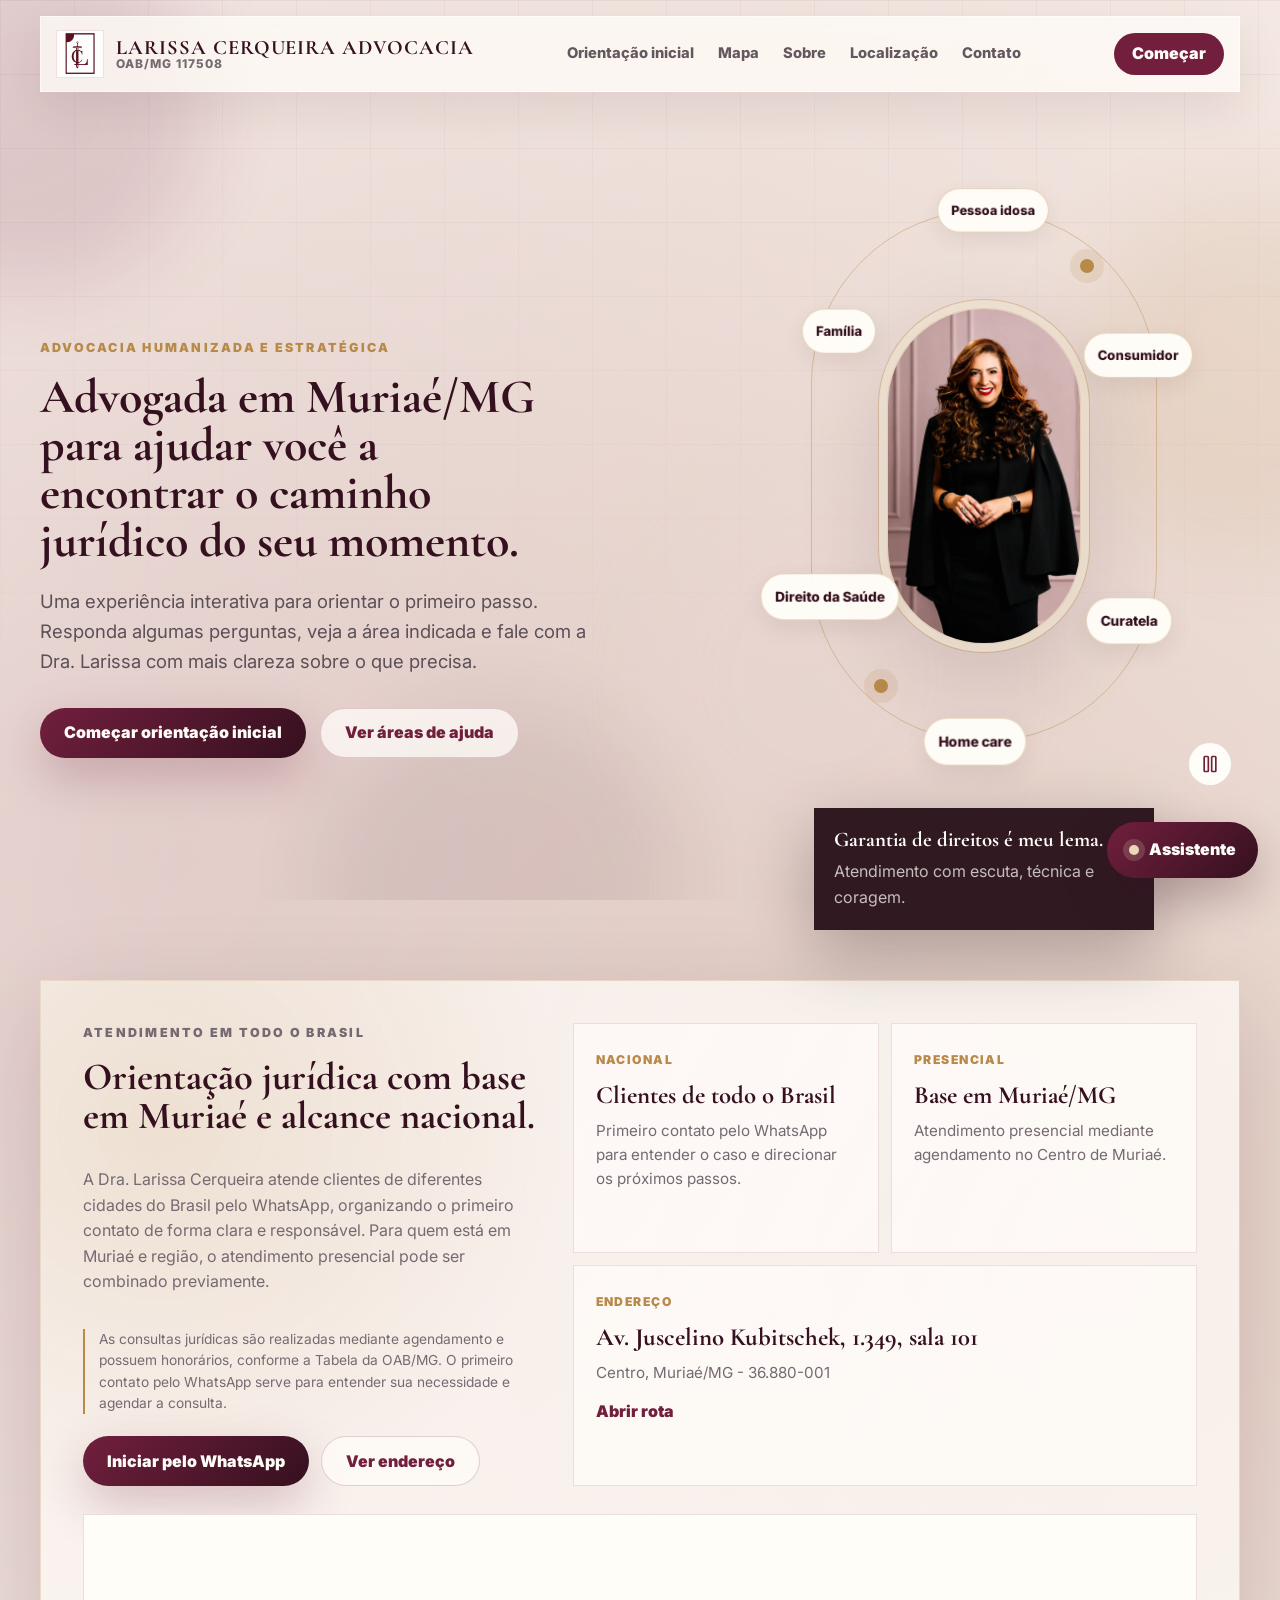
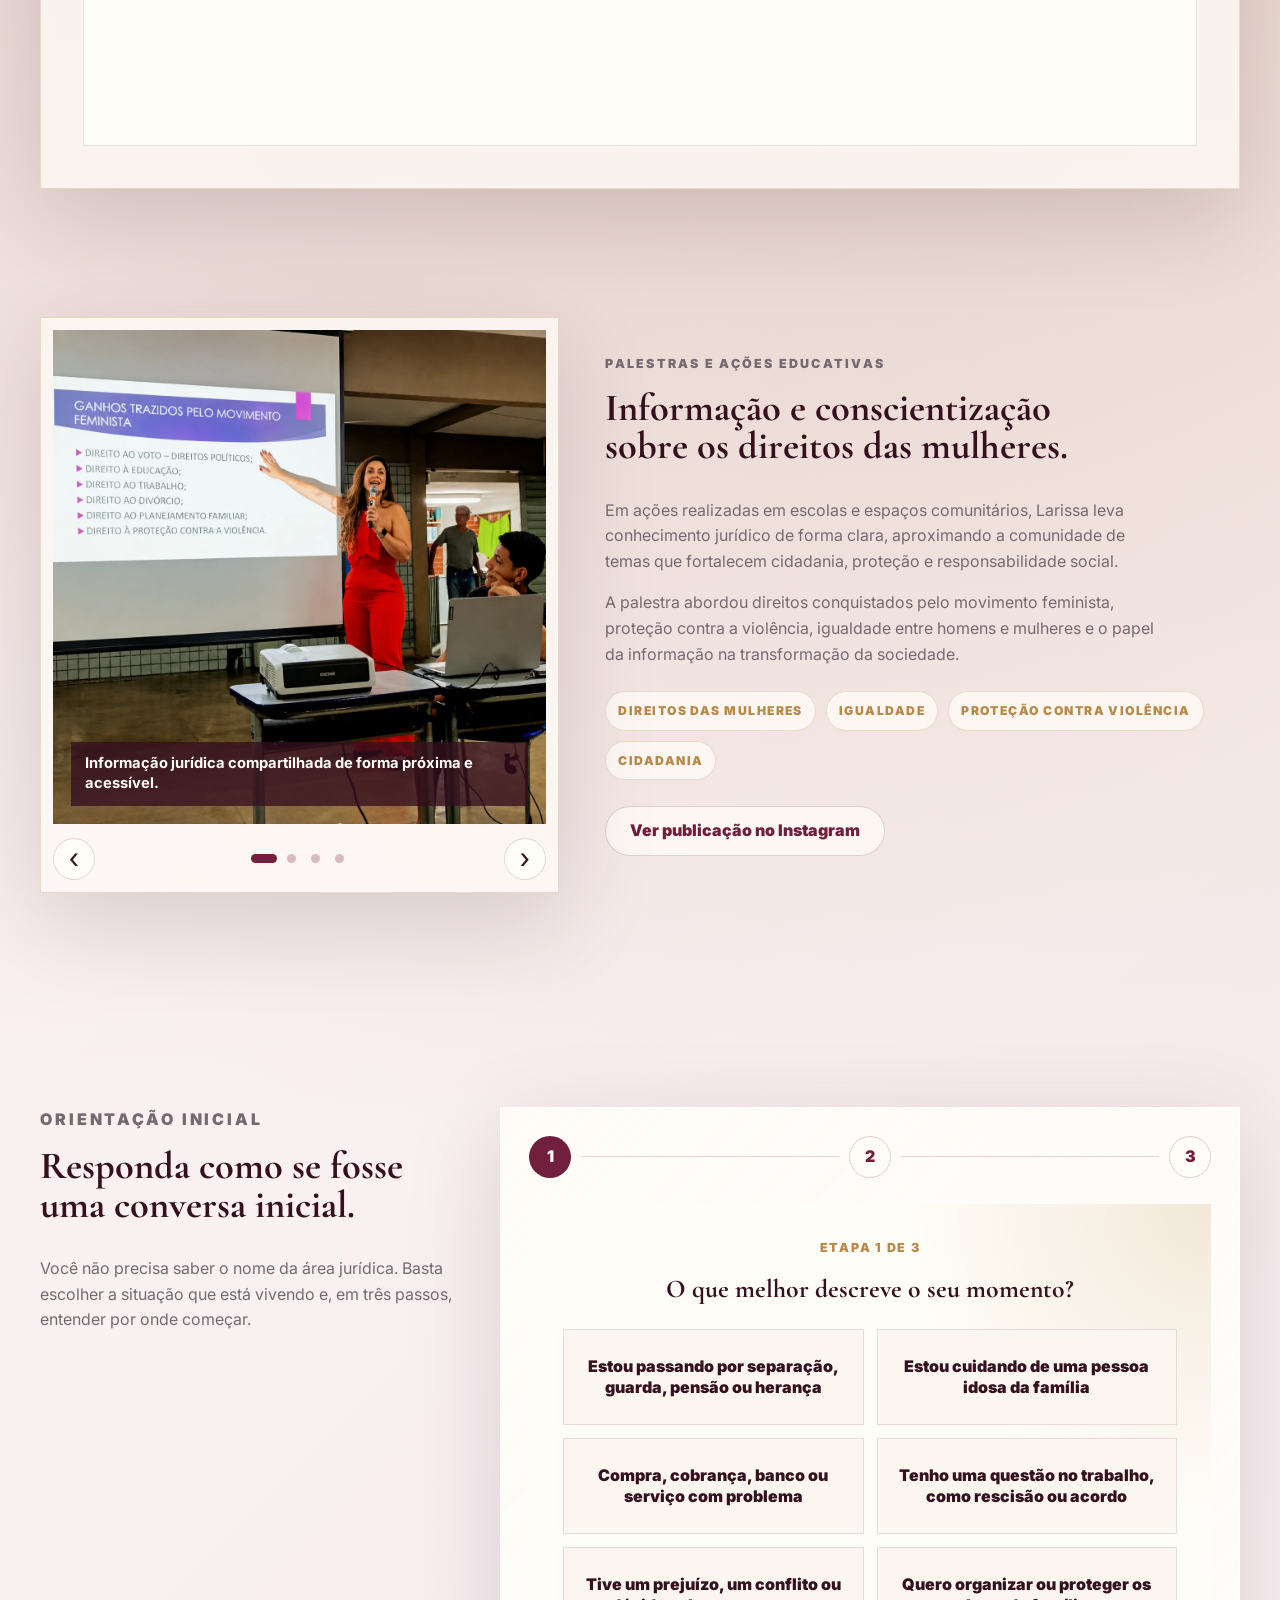
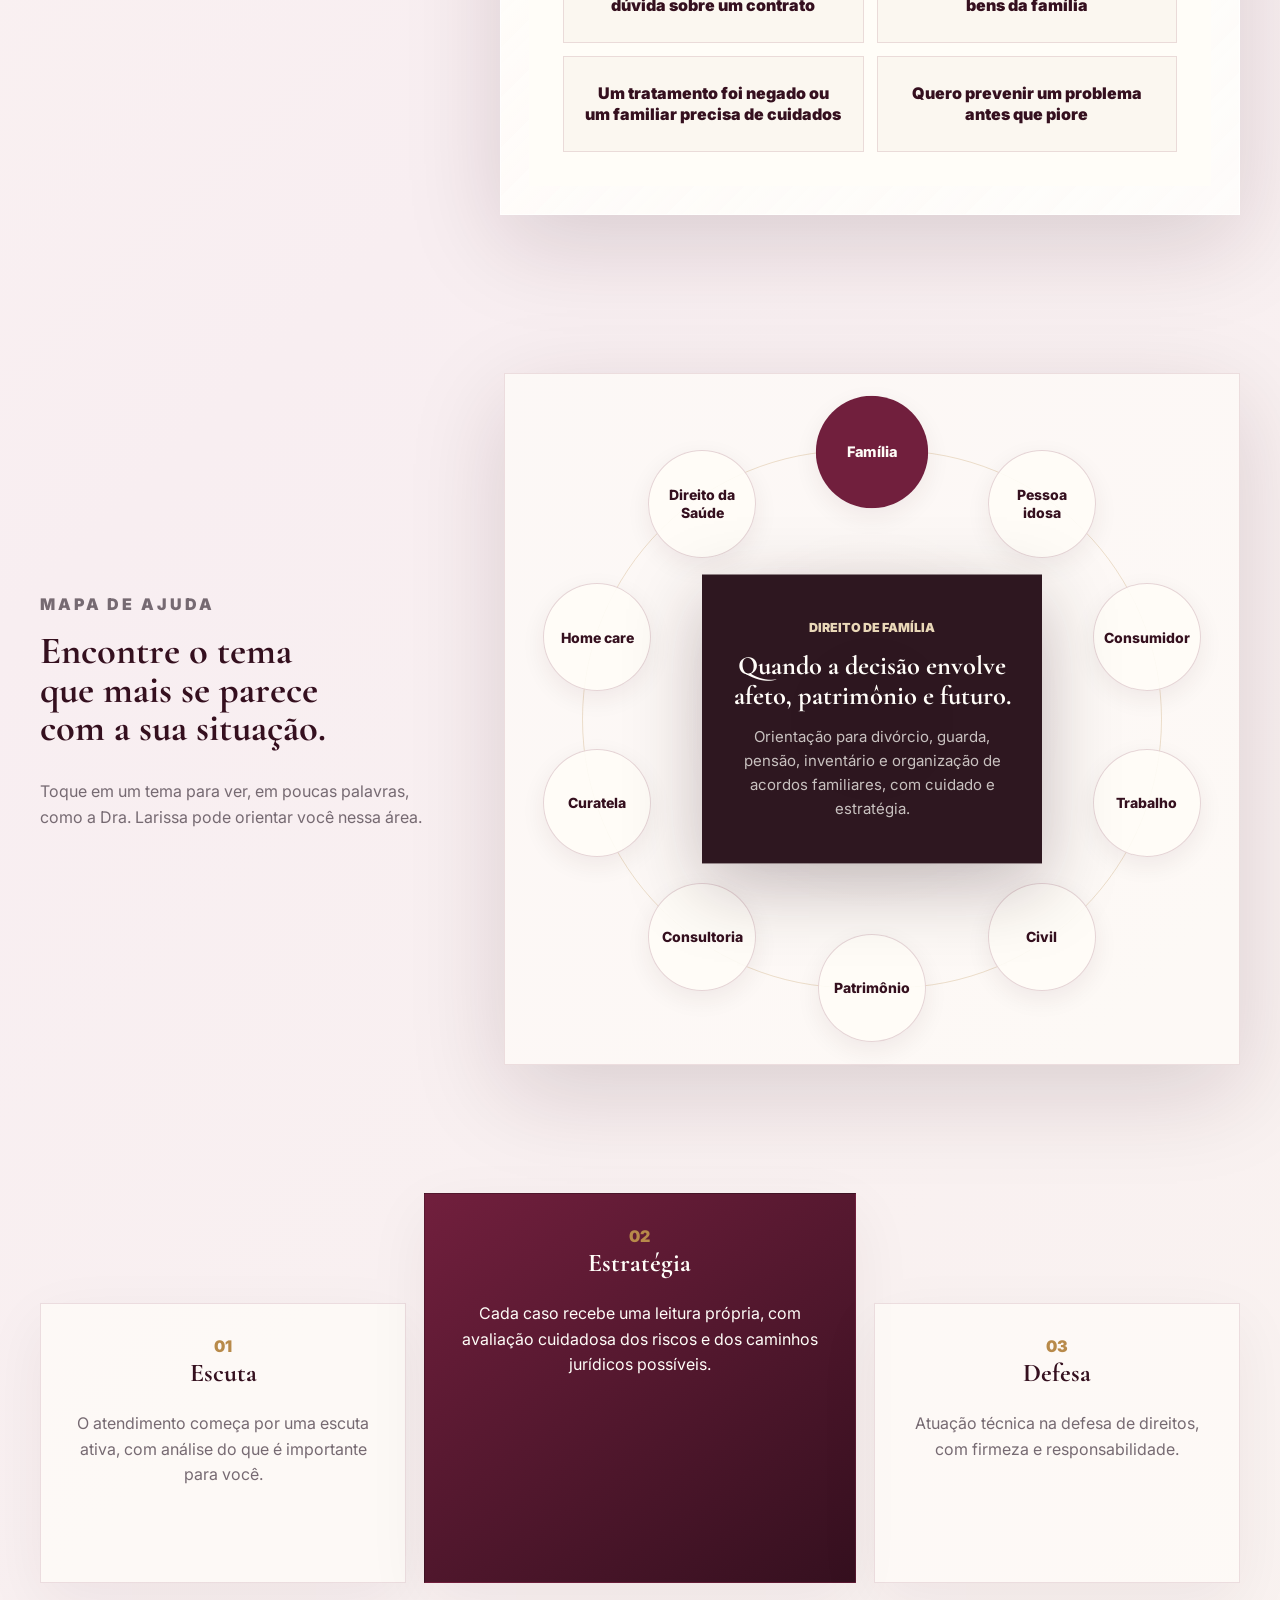
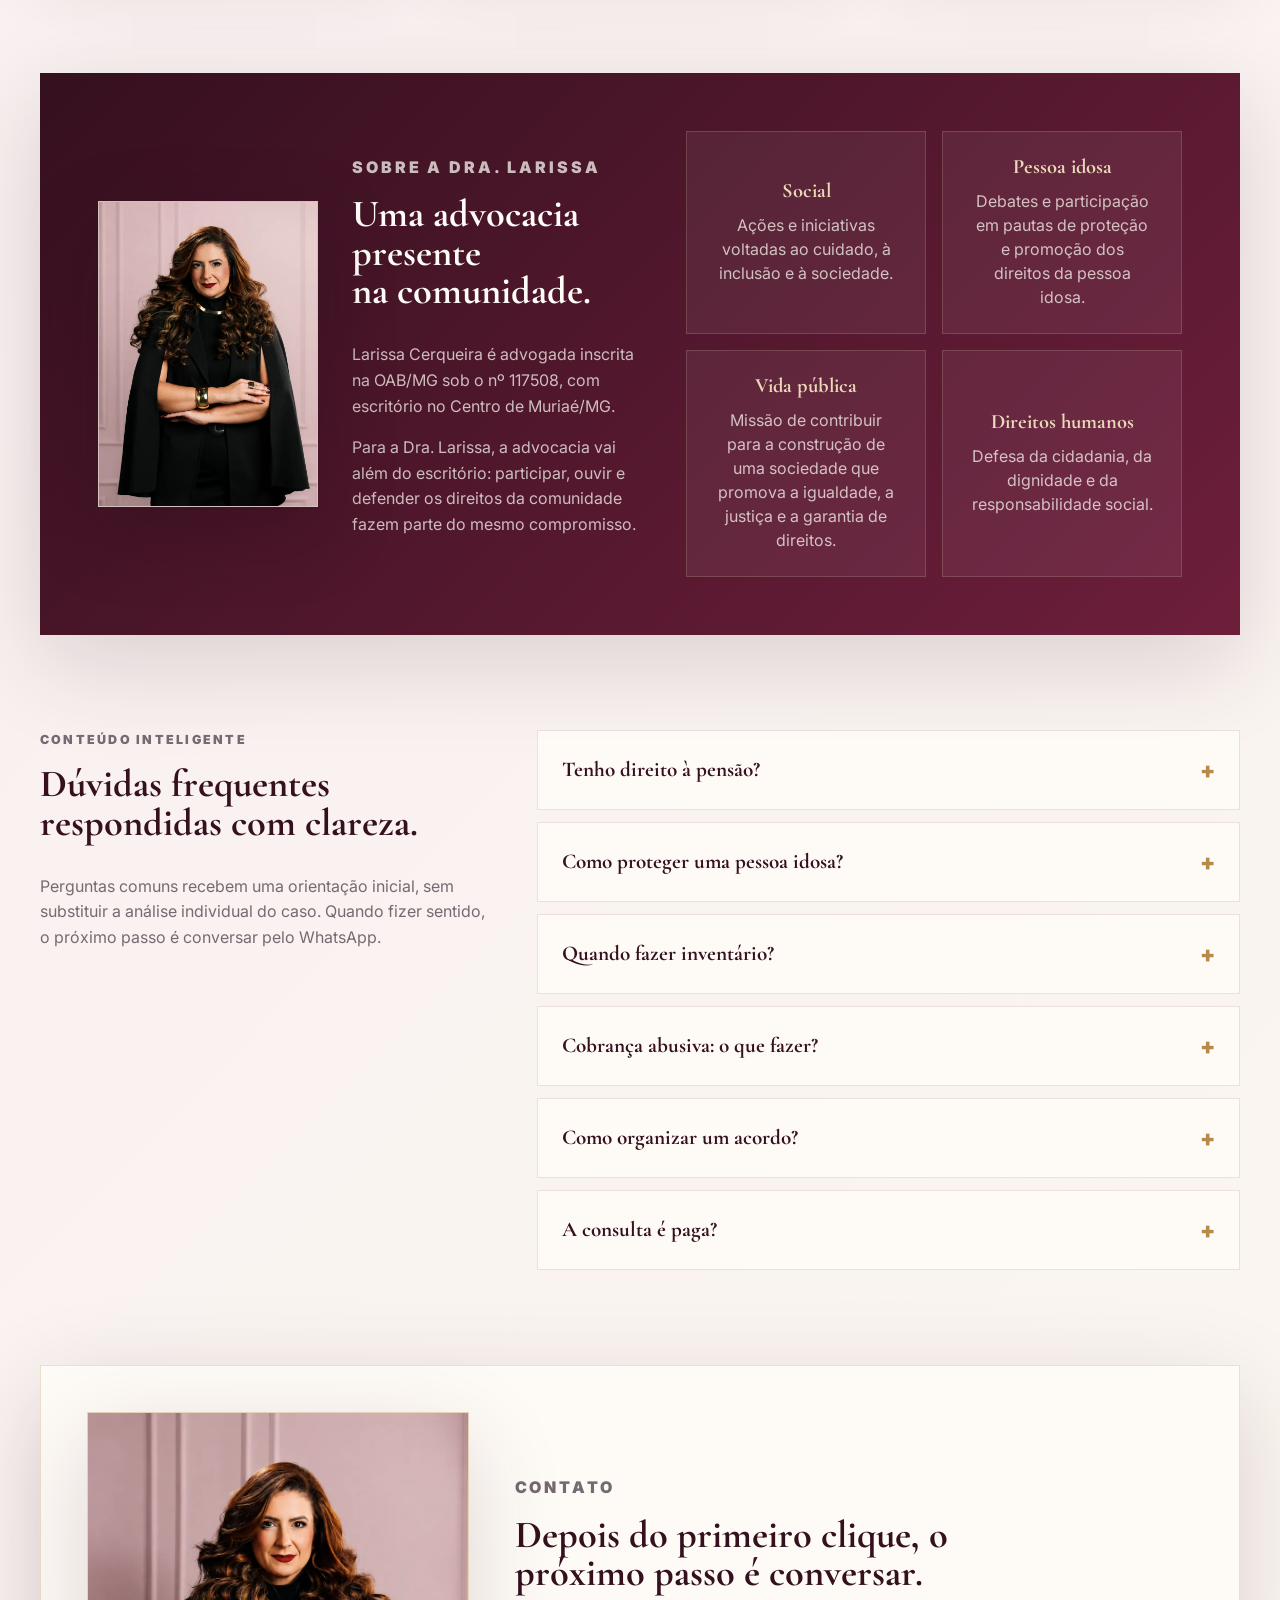
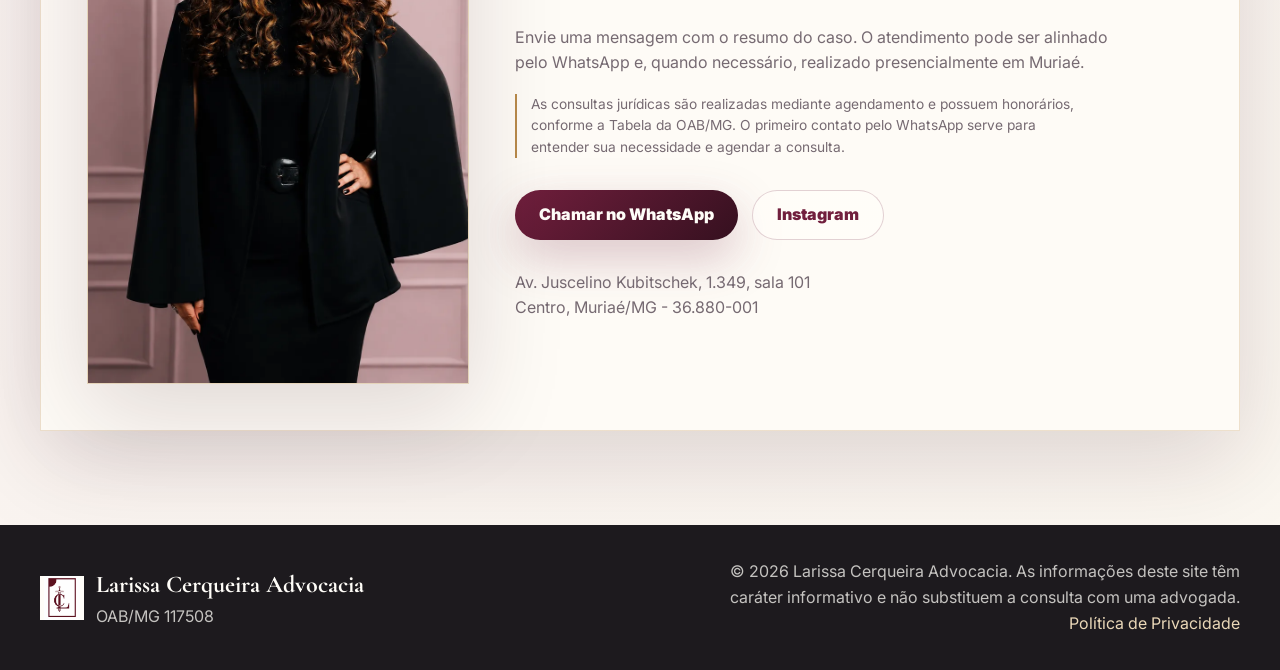
==== commit 73547287: "Revise site copy for OAB ethics and LGPD, refine hero portrait - Rewrite internal drafting notes int" ====
--- a/index.html
+++ b/index.html
@@ -55,12 +55,13 @@
             "telephone": "+55 32 99930-4225",
             "address": {
               "@type": "PostalAddress",
-              "streetAddress": "Av. Juscelino Kubitschech, 1.349, sala 101",
+              "streetAddress": "Av. Juscelino Kubitschek, 1.349, sala 101",
               "addressLocality": "Muriaé",
               "addressRegion": "MG",
               "postalCode": "36880-001",
               "addressCountry": "BR"
             },
+            "hasMap": "https://www.google.com/maps/search/?api=1&query=Av.%20Juscelino%20Kubitschek%2C%201349%2C%20sala%20101%2C%20Centro%2C%20Muria%C3%A9%20MG%2C%2036880-001",
             "areaServed": {
               "@type": "Country",
               "name": "Brasil"
@@ -160,38 +161,38 @@
         </span>
       </a>
       <nav class="nav" aria-label="Navegação principal">
-        <a href="#diagnostico">Diagnóstico</a>
+        <a href="#orientacao">Orientação inicial</a>
         <a href="#mapa">Mapa</a>
-        <a href="#social">Compromisso</a>
+        <a href="#sobre">Sobre</a>
         <a href="#localizacao">Localização</a>
         <a href="#contato">Contato</a>
       </nav>
-      <a class="header-action" href="#diagnostico">Começar</a>
+      <a class="header-action" href="#orientacao">Começar</a>
     </header>
 
     <main>
       <section class="hero" id="inicio">
         <div class="hero-copy">
           <p class="eyebrow">Advocacia humanizada e estratégica</p>
-          <h1>Antes de falar com uma advogada, descubra o caminho jurídico para o seu momento.</h1>
+          <h1>Advogada em Muriaé/MG para ajudar você a encontrar o caminho jurídico do seu momento.</h1>
           <p class="hero-text">
             Uma experiência interativa para orientar o primeiro passo. Responda
             algumas perguntas, veja a área indicada e fale com a Dra. Larissa
             com mais clareza sobre o que precisa.
           </p>
           <div class="hero-actions">
-            <a class="btn primary" href="#diagnostico">Iniciar diagnóstico</a>
+            <a class="btn primary" href="#orientacao">Começar orientação inicial</a>
             <a class="btn secondary" href="#mapa">Ver áreas de ajuda</a>
           </div>
         </div>
 
-        <aside class="identity-panel" aria-label="Identidade visual">
+        <aside class="identity-panel" aria-label="Dra. Larissa Cerqueira e temas de atuação">
           <div class="portrait-orbit">
             <div class="orbit-ring" aria-hidden="true"></div>
             <figure class="portrait-image">
-              <img src="larissa-hero.webp" alt="Dra. Larissa Cerqueira sorrindo" width="900" height="1352" fetchpriority="high" decoding="async" />
+              <img src="larissa-hero.webp" alt="Dra. Larissa Cerqueira, advogada em Muriaé/MG, sorrindo" width="900" height="1352" fetchpriority="high" decoding="async" />
             </figure>
-            <div class="orbit-topics" role="group" aria-label="Áreas de atuação">
+            <div class="orbit-topics" role="group" aria-label="Atalhos para os temas do mapa de ajuda">
               <button class="orbit-chip" type="button" data-jump="familia">Família</button>
               <button class="orbit-chip" type="button" data-jump="idoso">Pessoa idosa</button>
               <button class="orbit-chip" type="button" data-jump="consumidor">Consumidor</button>
@@ -227,8 +228,13 @@
             e responsável. Para quem está em Muriaé e região, o atendimento
             presencial pode ser combinado previamente.
           </p>
+          <p class="fee-note">
+            As consultas jurídicas são realizadas mediante agendamento e possuem
+            honorários, conforme a Tabela da OAB/MG. O primeiro contato pelo
+            WhatsApp serve para entender sua necessidade e agendar a consulta.
+          </p>
           <div class="reach-actions">
-            <a class="btn primary" href="https://wa.me/5532999304225" target="_blank" rel="noreferrer">
+            <a class="btn primary" href="https://wa.me/5532999304225?text=Ol%C3%A1%2C%20vim%20pelo%20site%20e%20gostaria%20de%20agendar%20uma%20consulta." target="_blank" rel="noreferrer">
               Iniciar pelo WhatsApp
             </a>
             <a class="btn secondary" href="#localizacao">Ver endereço</a>
@@ -248,9 +254,9 @@
           </article>
           <article class="address-card" id="localizacao">
             <span>Endereço</span>
-            <strong>Av. Juscelino Kubitschech, 1.349, sala 101</strong>
+            <strong>Av. Juscelino Kubitschek, 1.349, sala 101</strong>
             <p>Centro, Muriaé/MG - 36.880-001</p>
-            <a href="https://www.google.com/maps/search/?api=1&query=Av.%20Juscelino%20Kubitschech%2C%201349%2C%20sala%20101%2C%20Centro%2C%20Muria%C3%A9%20MG%2C%2036880-001" target="_blank" rel="noreferrer">
+            <a href="https://www.google.com/maps/search/?api=1&query=Av.%20Juscelino%20Kubitschek%2C%201349%2C%20sala%20101%2C%20Centro%2C%20Muria%C3%A9%20MG%2C%2036880-001" target="_blank" rel="noreferrer">
               Abrir rota
             </a>
           </article>
@@ -259,7 +265,7 @@
         <div class="compact-map" aria-label="Mapa compacto com a localização do escritório">
           <iframe
             title="Mapa do escritório Larissa Cerqueira Advocacia"
-            src="https://www.google.com/maps?q=Av.%20Juscelino%20Kubitschech%2C%201349%2C%20sala%20101%2C%20Centro%2C%20Muria%C3%A9%20MG%2C%2036880-001&output=embed"
+            src="https://www.google.com/maps?q=Av.%20Juscelino%20Kubitschek%2C%201349%2C%20sala%20101%2C%20Centro%2C%20Muria%C3%A9%20MG%2C%2036880-001&output=embed"
             loading="lazy"
             referrerpolicy="no-referrer-when-downgrade"
           ></iframe>
@@ -320,13 +326,13 @@
         </div>
       </section>
 
-      <section class="diagnostic-shell" id="diagnostico">
+      <section class="diagnostic-shell" id="orientacao">
         <div class="diagnostic-intro">
-          <p class="eyebrow">Diagnóstico interativo</p>
+          <p class="eyebrow">Orientação inicial</p>
           <h2>Responda como se fosse uma conversa inicial.</h2>
           <p>
-            A ideia é reduzir a ansiedade do visitante. Ele não precisa saber
-            o nome da área jurídica; basta escolher o que está vivendo.
+            Você não precisa saber o nome da área jurídica. Basta escolher a
+            situação que está vivendo e, em três passos, entender por onde começar.
           </p>
         </div>
 
@@ -343,13 +349,13 @@
             <span class="step-label">Etapa 1 de 3</span>
             <h3>O que melhor descreve o seu momento?</h3>
             <div class="option-grid">
-              <button type="button" data-answer="familia">Divórcio, guarda, pensão ou inventário</button>
-              <button type="button" data-answer="idoso">Direitos de uma pessoa idosa ou familiar</button>
+              <button type="button" data-answer="familia">Estou passando por separação, guarda, pensão ou herança</button>
+              <button type="button" data-answer="idoso">Estou cuidando de uma pessoa idosa da família</button>
               <button type="button" data-answer="consumidor">Compra, cobrança, banco ou serviço com problema</button>
-              <button type="button" data-answer="trabalho">Situação de trabalho, acordo ou verba</button>
-              <button type="button" data-answer="civil">Contrato, dano, conflito ou indenização</button>
-              <button type="button" data-answer="patrimonio">Patrimônio, bens ou organização patrimonial</button>
-              <button type="button" data-answer="saude">Curatela, home care ou direito da saúde</button>
+              <button type="button" data-answer="trabalho">Tenho uma questão no trabalho, como rescisão ou acordo</button>
+              <button type="button" data-answer="civil">Tive um prejuízo, um conflito ou dúvida sobre um contrato</button>
+              <button type="button" data-answer="patrimonio">Quero organizar ou proteger os bens da família</button>
+              <button type="button" data-answer="saude">Um tratamento foi negado ou um familiar precisa de cuidados</button>
               <button type="button" data-answer="consultoria">Quero prevenir um problema antes que piore</button>
             </div>
           </div>
@@ -358,7 +364,7 @@
             <span class="step-label">Etapa 2 de 3</span>
             <h3>Qual é o nível de urgência?</h3>
             <div class="option-grid compact">
-              <button type="button" data-answer="urgente">Preciso resolver rápido</button>
+              <button type="button" data-answer="urgente">Preciso de atenção rápida</button>
               <button type="button" data-answer="importante">É importante, mas posso organizar</button>
               <button type="button" data-answer="preventivo">Quero orientação preventiva</button>
             </div>
@@ -381,11 +387,20 @@
               <span data-result-urgency></span>
               <span data-result-mode></span>
             </div>
+            <p class="result-next">
+              Para analisar o seu caso com a atenção que ele merece, o próximo
+              passo é uma consulta agendada. Os valores e horários são
+              informados no primeiro contato.
+            </p>
+            <p class="result-disclaimer">
+              Este direcionamento é apenas uma referência inicial e não
+              substitui a consulta com a advogada.
+            </p>
             <div class="hero-actions">
-              <a class="btn primary" data-whatsapp href="https://wa.me/5532999304225" target="_blank" rel="noreferrer">
+              <a class="btn primary" data-whatsapp href="https://wa.me/5532999304225?text=Ol%C3%A1%2C%20vim%20pelo%20site%20e%20gostaria%20de%20agendar%20uma%20consulta." target="_blank" rel="noreferrer">
                 Enviar meu caso
               </a>
-              <button class="btn secondary" type="button" data-restart>Refazer diagnóstico</button>
+              <button class="btn secondary" type="button" data-restart>Refazer orientação</button>
             </div>
           </div>
         </div>
@@ -394,11 +409,10 @@
       <section class="map-section" id="mapa">
         <div class="map-copy">
           <p class="eyebrow">Mapa de ajuda</p>
-          <h2>Escolha uma porta de entrada. O site responde com movimento.</h2>
-          <p>
-            Em vez de uma lista comum de áreas, cada tema funciona como ponto
-            de orientação. Ao clicar, a pessoa entende rapidamente onde a
-            advocacia pode ajudar.
+          <h2>Encontre o tema que mais se parece com a sua situação.</h2>
+          <p>
+            Toque em um tema para ver, em poucas palavras, como a Dra. Larissa
+            pode orientar você nessa área.
           </p>
         </div>
 
@@ -456,36 +470,40 @@
         <div class="story-card tall">
           <span>02</span>
           <h3>Estratégia</h3>
-          <p>Cada caso recebe uma leitura própria, com avaliação de risco adequada ao direito e apresentação de solução.</p>
+          <p>Cada caso recebe uma leitura própria, com avaliação cuidadosa dos riscos e dos caminhos jurídicos possíveis.</p>
         </div>
         <div class="story-card">
           <span>03</span>
           <h3>Defesa</h3>
-          <p>Atuação técnica para garantir direitos com firmeza e responsabilidade.</p>
-        </div>
-      </section>
-
-      <section class="social-section" id="social">
+          <p>Atuação técnica na defesa de direitos, com firmeza e responsabilidade.</p>
+        </div>
+      </section>
+
+      <section class="social-section" id="sobre" aria-labelledby="sobre-titulo">
         <figure class="social-photo">
           <img src="larissa-institucional.webp" alt="Retrato institucional da Dra. Larissa Cerqueira" width="850" height="1277" loading="lazy" decoding="async" />
         </figure>
         <div class="social-copy">
-          <p class="eyebrow">Compromisso com a sociedade</p>
-          <h2>A presença social deixa a advocacia mais humana.</h2>
-          <p>
-            A trajetória de Larissa pode ser apresentada como uma extensão da
-            sua vocação jurídica: participar, ouvir e defender os direitos da
-            comunidade.
+          <p class="eyebrow">Sobre a Dra. Larissa</p>
+          <h2 id="sobre-titulo">Uma advocacia presente na comunidade.</h2>
+          <p>
+            Larissa Cerqueira é advogada inscrita na OAB/MG sob o nº 117508,
+            com escritório no Centro de Muriaé/MG.
+          </p>
+          <p>
+            Para a Dra. Larissa, a advocacia vai além do escritório: participar,
+            ouvir e defender os direitos da comunidade fazem parte do mesmo
+            compromisso.
           </p>
         </div>
         <div class="social-list">
           <button type="button">
             <strong>Social</strong>
-            <span>Ações e iniciativas voltadas ao cuidado, ao processo e à sociedade.</span>
+            <span>Ações e iniciativas voltadas ao cuidado, à inclusão e à sociedade.</span>
           </button>
           <button type="button">
             <strong>Pessoa idosa</strong>
-            <span>Debates e participação em pautas de proteção e processo da pessoa idosa.</span>
+            <span>Debates e participação em pautas de proteção e promoção dos direitos da pessoa idosa.</span>
           </button>
           <button type="button">
             <strong>Vida pública</strong>
@@ -493,7 +511,7 @@
           </button>
           <button type="button">
             <strong>Direitos humanos</strong>
-            <span>Uma narrativa elegante sobre cidadania e responsabilidade social.</span>
+            <span>Defesa da cidadania, da dignidade e da responsabilidade social.</span>
           </button>
         </div>
       </section>
@@ -554,6 +572,17 @@
             </p>
             <a href="https://wa.me/5532999304225?text=Ol%C3%A1%2C%20Dra.%20Larissa.%20Gostaria%20de%20orienta%C3%A7%C3%A3o%20para%20organizar%20um%20acordo." target="_blank" rel="noreferrer">Conversar sobre acordo</a>
           </details>
+          <details>
+            <summary>A consulta é paga?</summary>
+            <p>
+              Sim. Cada consulta envolve análise individual do seu caso,
+              orientação técnica e responsabilidade profissional. Por isso, ela
+              é cobrada conforme a Tabela de Honorários da OAB/MG. Valores e
+              formas de pagamento são informados no agendamento. Cancelamentos
+              devem ser avisados com 24h de antecedência.
+            </p>
+            <a href="https://wa.me/5532999304225?text=Ol%C3%A1%2C%20vim%20pelo%20site%20e%20gostaria%20de%20agendar%20uma%20consulta." target="_blank" rel="noreferrer">Agendar uma consulta</a>
+          </details>
         </div>
       </section>
 
@@ -570,8 +599,13 @@
             Envie uma mensagem com o resumo do caso. O atendimento pode ser
             alinhado pelo WhatsApp e, quando necessário, realizado presencialmente em Muriaé.
           </p>
+          <p class="fee-note">
+            As consultas jurídicas são realizadas mediante agendamento e possuem
+            honorários, conforme a Tabela da OAB/MG. O primeiro contato pelo
+            WhatsApp serve para entender sua necessidade e agendar a consulta.
+          </p>
           <div class="contact-actions">
-            <a class="btn primary" href="https://wa.me/5532999304225" target="_blank" rel="noreferrer">
+            <a class="btn primary" href="https://wa.me/5532999304225?text=Ol%C3%A1%2C%20vim%20pelo%20site%20e%20gostaria%20de%20agendar%20uma%20consulta." target="_blank" rel="noreferrer">
               Chamar no WhatsApp
             </a>
             <a class="btn secondary" href="https://www.instagram.com/larissacerqueira.advogada/" target="_blank" rel="noreferrer">
@@ -579,7 +613,7 @@
             </a>
           </div>
           <address>
-            Av. Juscelino Kubitschech, 1.349, sala 101<br />
+            Av. Juscelino Kubitschek, 1.349, sala 101<br />
             Centro, Muriaé/MG - 36.880-001
           </address>
         </div>
@@ -592,7 +626,11 @@
         <strong>Larissa Cerqueira Advocacia</strong>
         <span>OAB/MG 117508</span>
       </div>
-      <p>© 2026 Larissa Cerqueira Advocacia. Atendimento jurídico com responsabilidade e transparência.</p>
+      <p>
+        © 2026 Larissa Cerqueira Advocacia. As informações deste site têm caráter
+        informativo e não substituem a consulta com uma advogada.
+        <a href="/politica-de-privacidade.html">Política de Privacidade</a>
+      </p>
     </footer>
 
     <section class="chat-widget" data-chat-widget aria-live="polite">
--- a/styles.css
+++ b/styles.css
@@ -384,8 +384,13 @@
 }
 
 .portrait-image {
-  width: min(100%, 390px);
+  width: min(100%, 360px);
   aspect-ratio: 0.72;
+  border-radius: 999px 999px 28px 28px;
+  box-shadow:
+    0 0 0 8px rgba(255, 253, 248, 0.55),
+    0 0 0 9px rgba(184, 138, 74, 0.38),
+    var(--shadow);
 }
 
 .portrait-image img,
@@ -398,7 +403,7 @@
 
 .portrait-image img {
   object-fit: cover;
-  object-position: center;
+  object-position: center 18%;
 }
 
 .contact-image {
@@ -463,8 +468,9 @@
 }
 
 .portrait-orbit.is-orbiting .portrait-image {
-  width: min(58%, 310px);
-  transform: translateY(80px);
+  width: clamp(180px, 38%, 230px);
+  aspect-ratio: 0.58;
+  border-radius: 999px;
 }
 
 .portrait-orbit.is-orbiting .orbit-ring {
@@ -1737,3 +1743,43 @@
     padding: 0 16px;
   }
 }
+
+.reach-copy .fee-note,
+.contact-copy .fee-note {
+  max-width: 560px;
+  margin: 18px 0 0;
+  padding-left: 14px;
+  border-left: 2px solid var(--gold);
+  color: var(--muted);
+  font-size: 0.86rem;
+  line-height: 1.55;
+}
+
+.result-card p.result-next {
+  margin-top: 22px;
+  color: var(--ink);
+}
+
+.result-card p.result-disclaimer {
+  margin-top: 10px;
+  margin-bottom: 0;
+  font-size: 0.82rem;
+}
+
+.footer p a {
+  display: inline-block;
+  margin-left: 4px;
+  color: var(--gold-soft);
+  text-underline-offset: 3px;
+}
+
+.social-copy p strong {
+  color: var(--gold-soft);
+  font-weight: 600;
+}
+
+@media (max-width: 720px) {
+  .footer {
+    padding-bottom: 96px;
+  }
+}
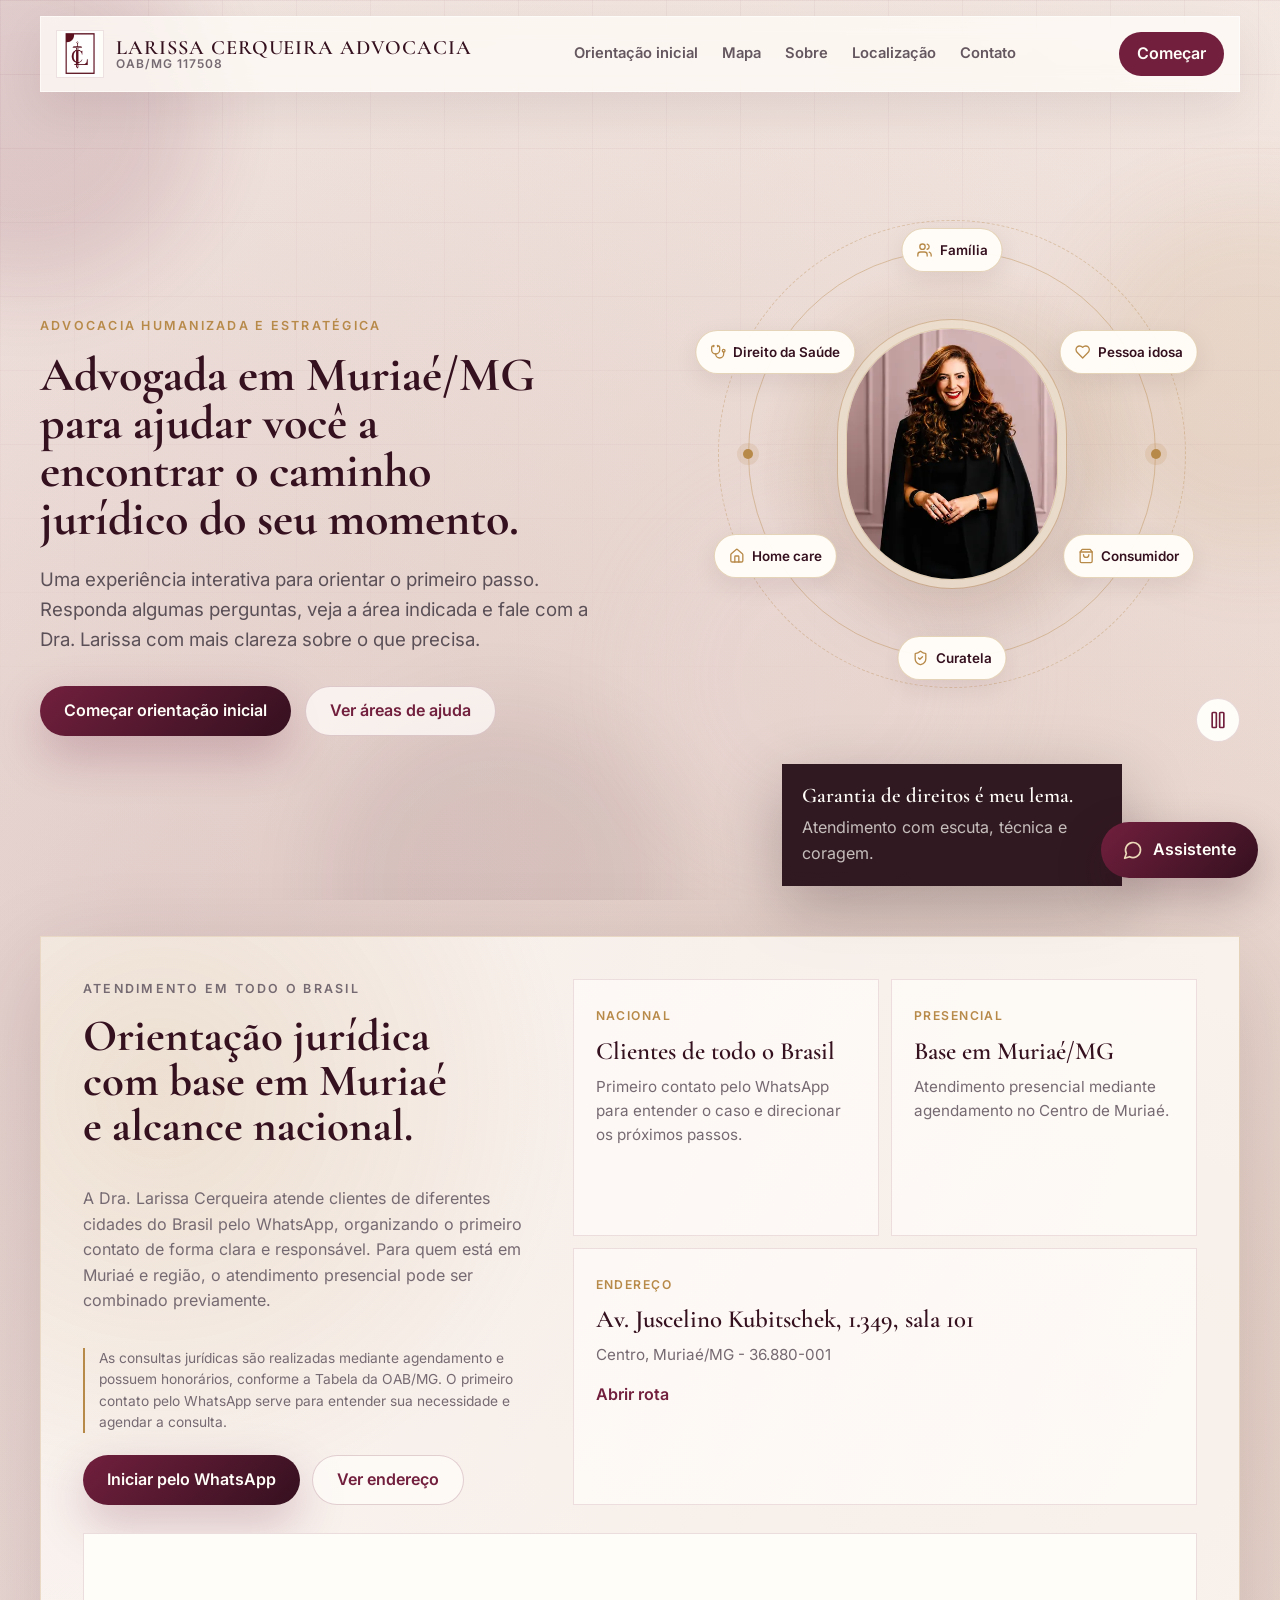
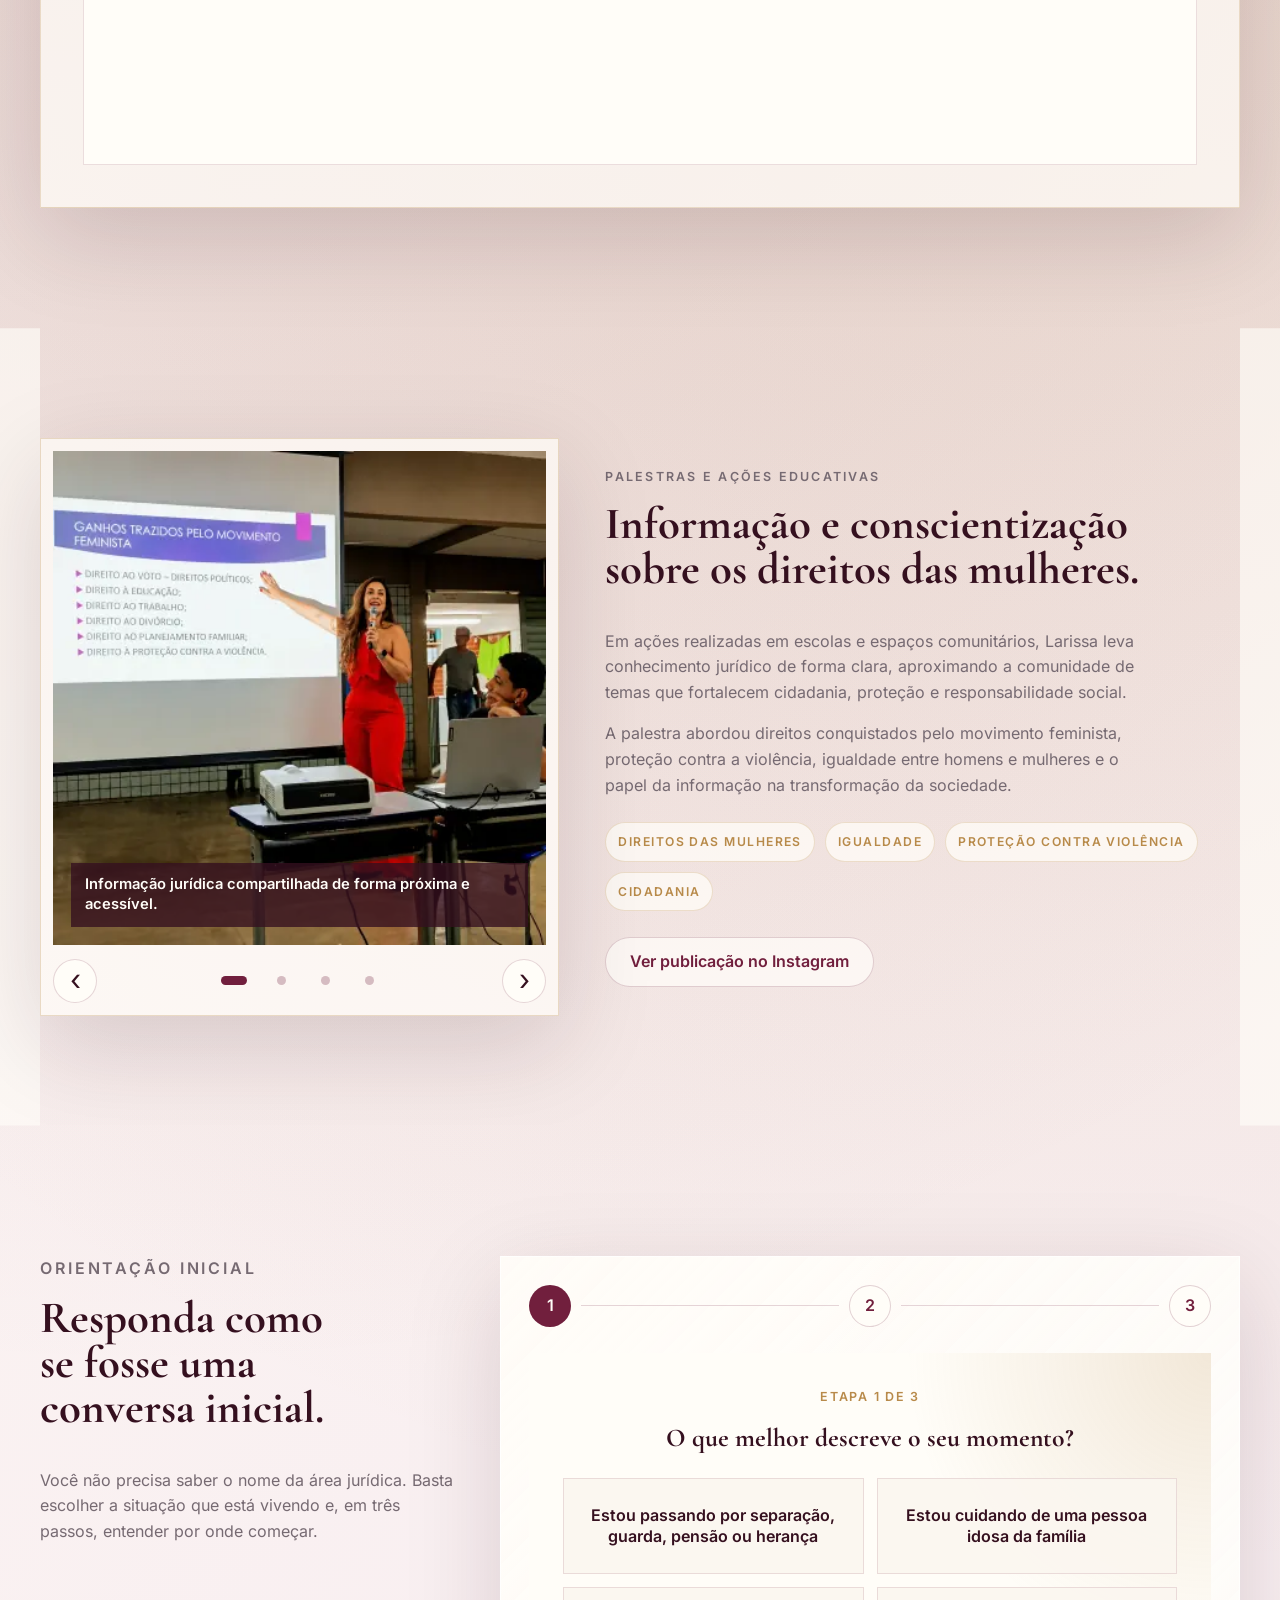
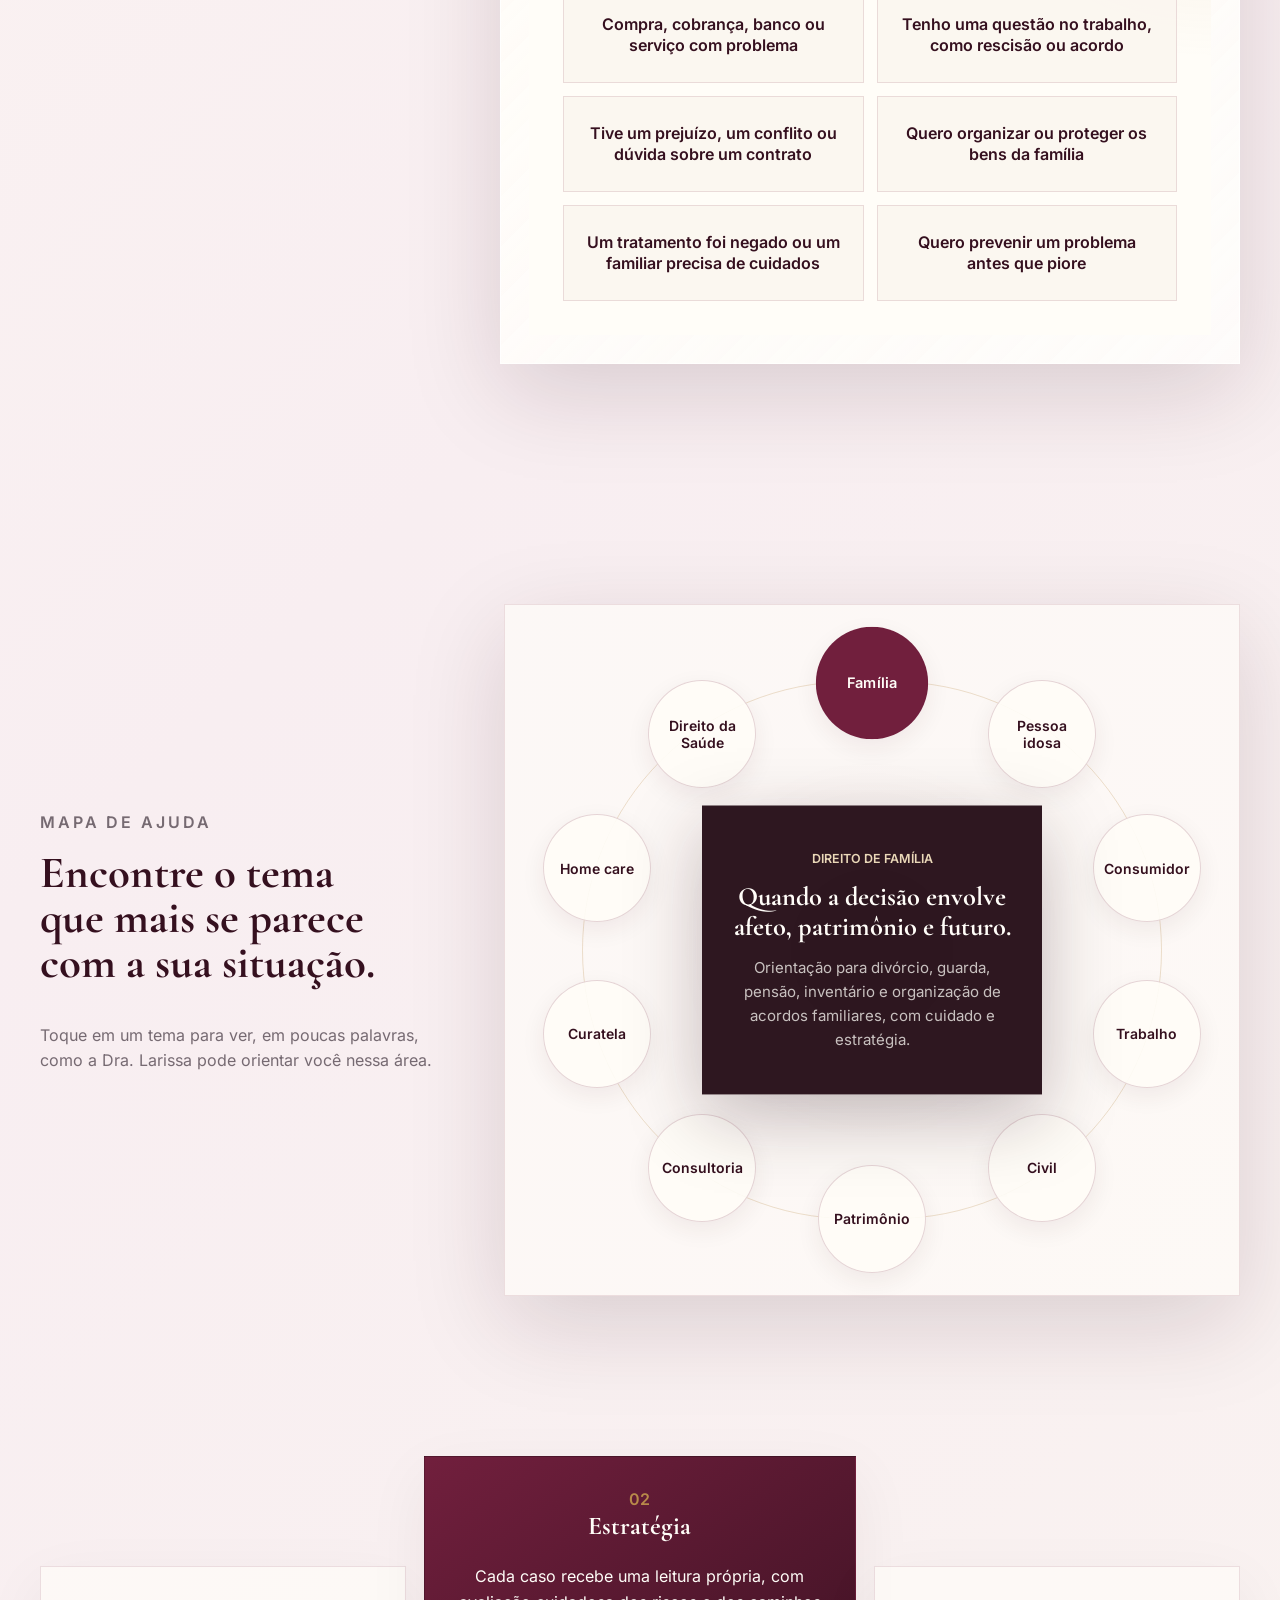
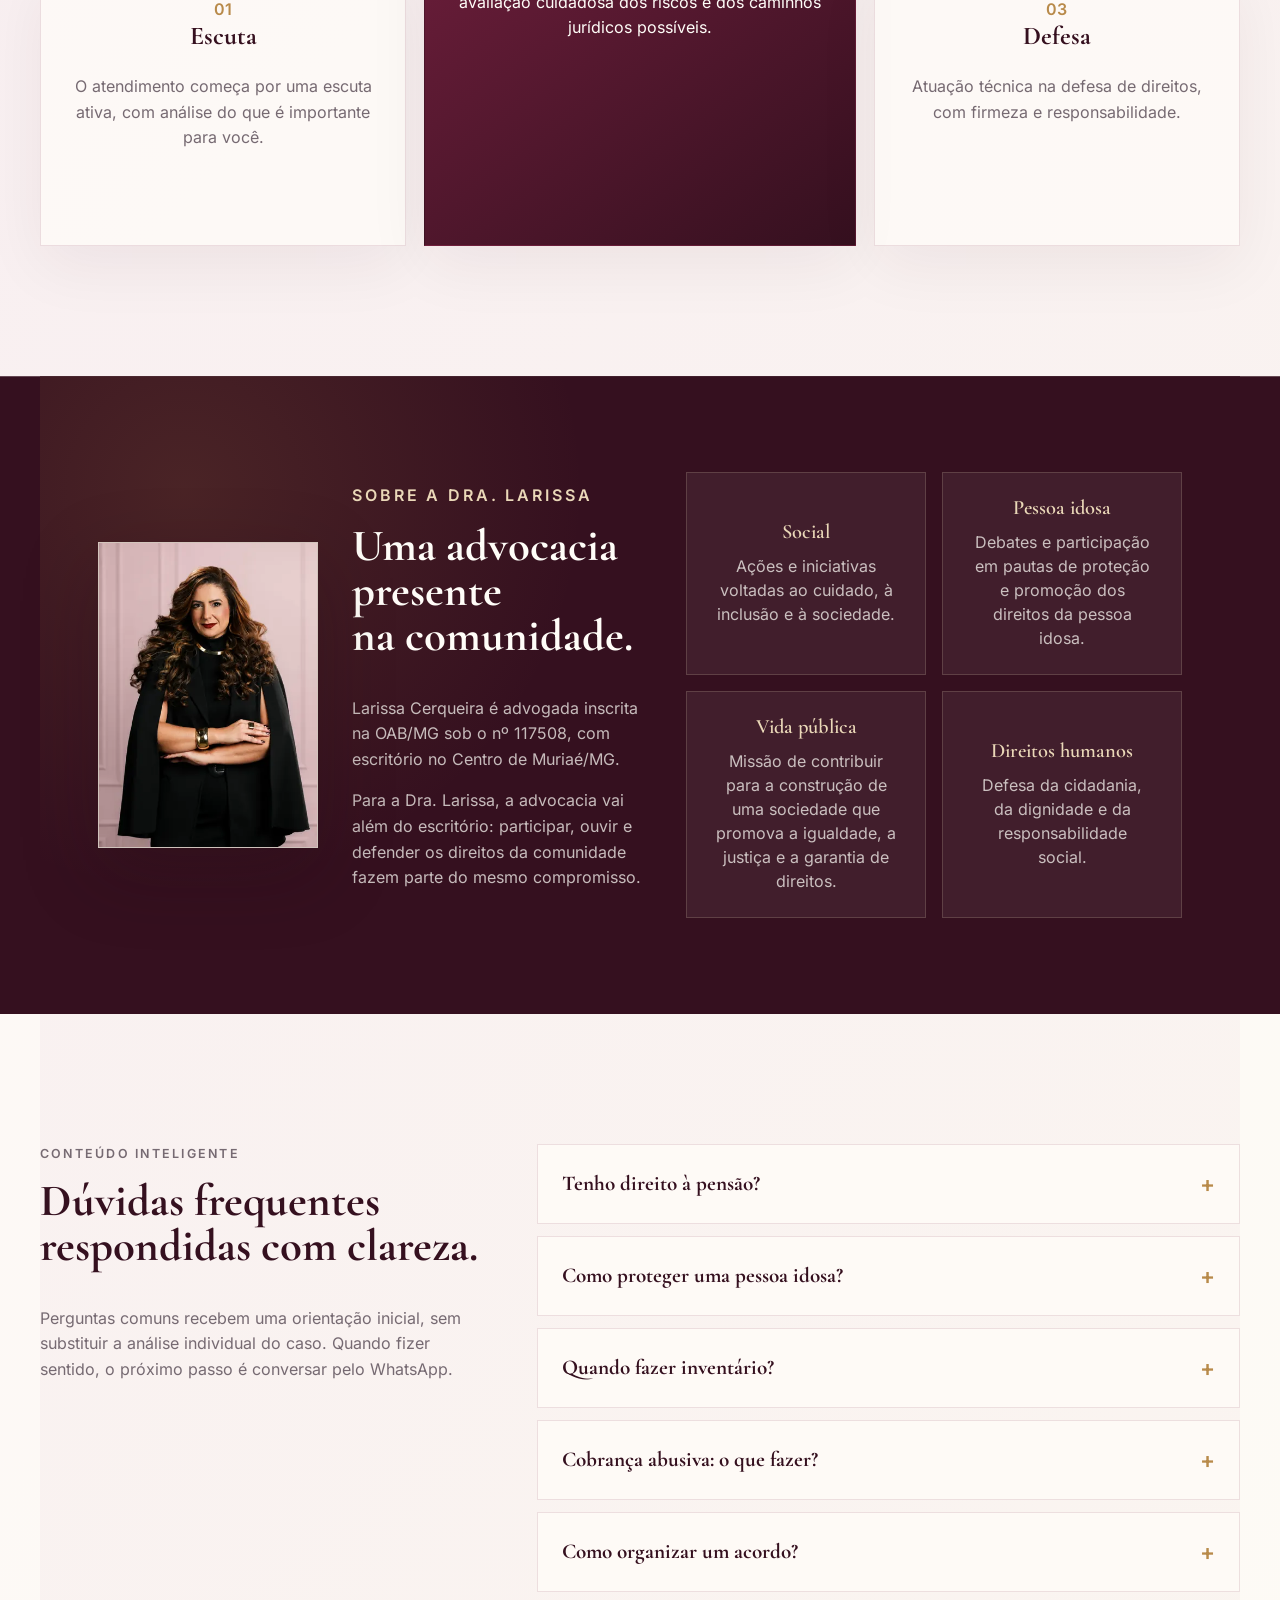
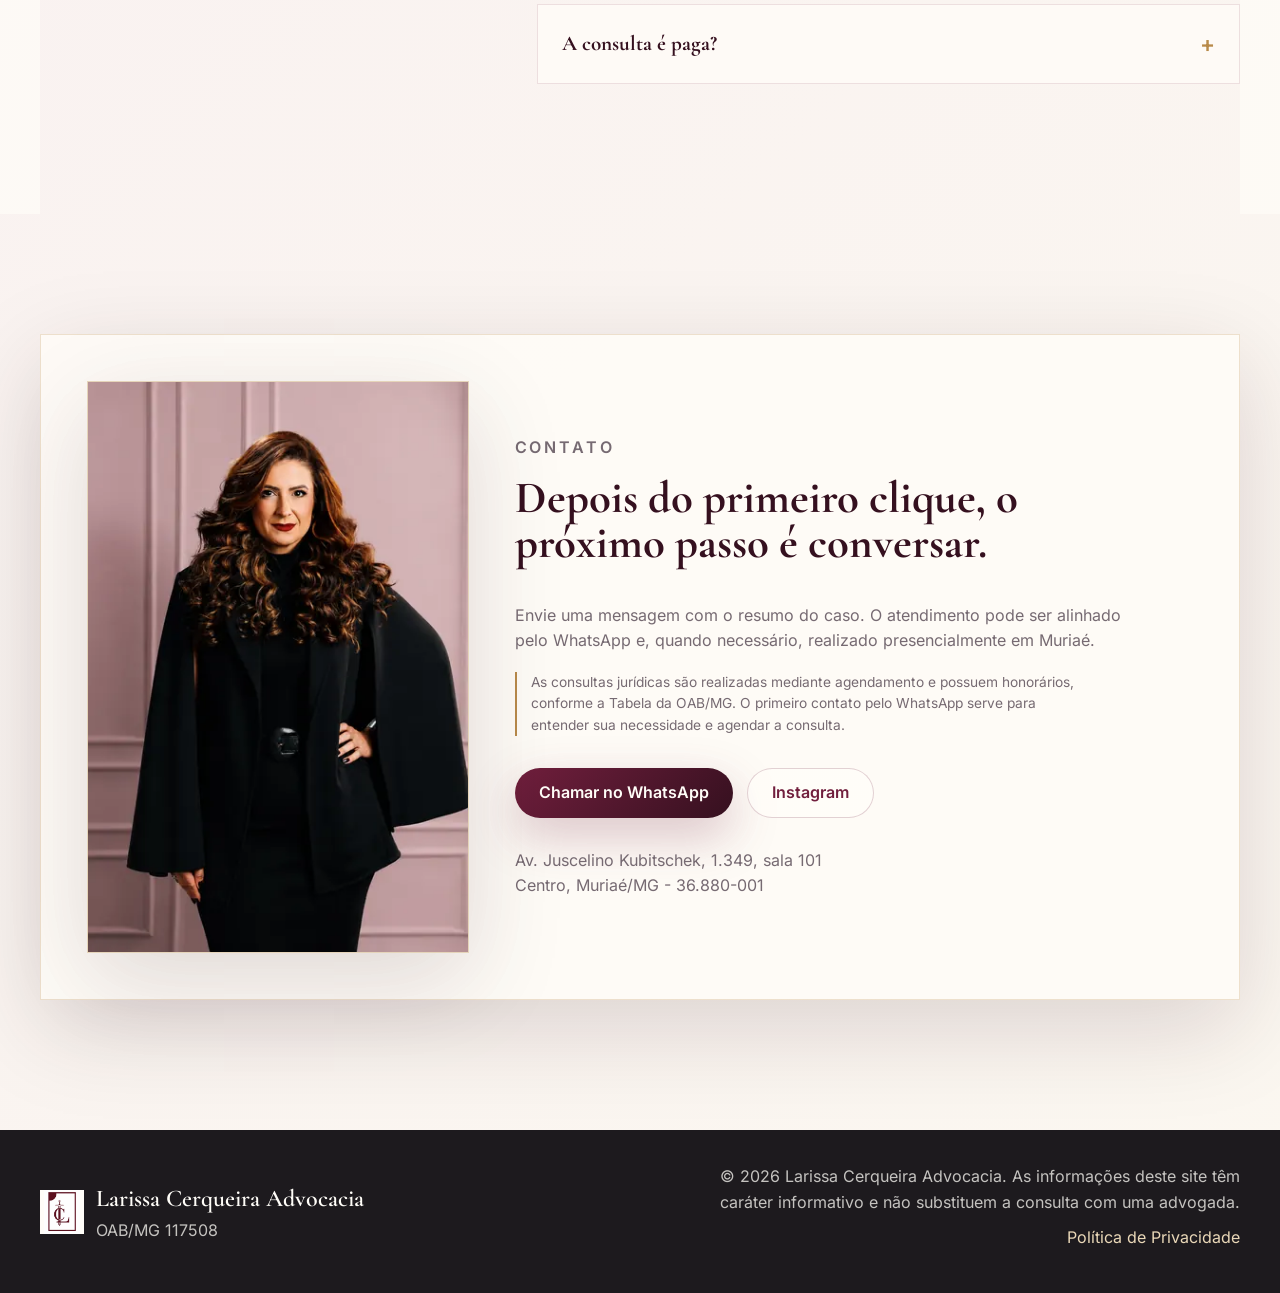
==== commit 33cdb447: "Self-host fonts, responsive images, rebuilt hero orbit and mobile polish - Self-host Cormorant Garam" ====
--- a/index.html
+++ b/index.html
@@ -136,15 +136,29 @@
         ]
       }
     </script>
-    <link rel="preconnect" href="https://fonts.googleapis.com" />
-    <link rel="preconnect" href="https://fonts.gstatic.com" crossorigin />
+    <link rel="preload" href="/fonts/cormorant-garamond-latin.woff2" as="font" type="font/woff2" crossorigin />
+    <link rel="preload" href="/fonts/inter-latin.woff2" as="font" type="font/woff2" crossorigin />
     <link
-      href="https://fonts.googleapis.com/css2?family=Cormorant+Garamond:wght@500;600;700&family=Inter:wght@400;500;600;700;800&display=swap"
-      rel="stylesheet"
+      rel="preload"
+      as="image"
+      href="larissa-hero-600.webp"
+      imagesrcset="larissa-hero-400.webp 400w, larissa-hero-600.webp 600w, larissa-hero-900.webp 900w"
+      imagesizes="(max-width: 720px) 200px, 260px"
+      fetchpriority="high"
     />
     <link rel="stylesheet" href="styles.css" />
   </head>
   <body>
+    <!-- Lucide icons (ISC license). -->
+    <svg class="icon-sprite" aria-hidden="true" focusable="false">
+      <symbol id="i-users" viewBox="0 0 24 24"><path d="M16 21v-2a4 4 0 0 0-4-4H6a4 4 0 0 0-4 4v2"/><circle cx="9" cy="7" r="4"/><path d="M22 21v-2a4 4 0 0 0-3-3.87"/><path d="M16 3.13a4 4 0 0 1 0 7.75"/></symbol>
+      <symbol id="i-heart" viewBox="0 0 24 24"><path d="M19 14c1.49-1.46 3-3.21 3-5.5A5.5 5.5 0 0 0 16.5 3c-1.76 0-3 .5-4.5 2-1.5-1.5-2.74-2-4.5-2A5.5 5.5 0 0 0 2 8.5c0 2.3 1.5 4.05 3 5.5l7 7Z"/></symbol>
+      <symbol id="i-bag" viewBox="0 0 24 24"><path d="M6 2 3 6v14a2 2 0 0 0 2 2h14a2 2 0 0 0 2-2V6l-3-4Z"/><path d="M3 6h18"/><path d="M16 10a4 4 0 0 1-8 0"/></symbol>
+      <symbol id="i-shield" viewBox="0 0 24 24"><path d="M20 13c0 5-3.5 7.5-7.66 8.95a1 1 0 0 1-.67-.01C7.5 20.5 4 18 4 13V6a1 1 0 0 1 1-1c2 0 4.5-1.2 6.24-2.72a1.17 1.17 0 0 1 1.52 0C14.51 3.81 17 5 19 5a1 1 0 0 1 1 1z"/><path d="m9 12 2 2 4-4"/></symbol>
+      <symbol id="i-house" viewBox="0 0 24 24"><path d="M15 21v-8a1 1 0 0 0-1-1h-4a1 1 0 0 0-1 1v8"/><path d="M3 10a2 2 0 0 1 .709-1.528l7-5.999a2 2 0 0 1 2.582 0l7 5.999A2 2 0 0 1 21 10v9a2 2 0 0 1-2 2H5a2 2 0 0 1-2-2z"/></symbol>
+      <symbol id="i-stethoscope" viewBox="0 0 24 24"><path d="M11 2v2"/><path d="M5 2v2"/><path d="M5 3H4a2 2 0 0 0-2 2v4a6 6 0 0 0 12 0V5a2 2 0 0 0-2-2h-1"/><path d="M8 15a6 6 0 0 0 12 0v-3"/><circle cx="20" cy="10" r="2"/></symbol>
+      <symbol id="i-chat" viewBox="0 0 24 24"><path d="M7.9 20A9 9 0 1 0 4 16.1L2 22Z"/></symbol>
+    </svg>
     <div class="ambient" aria-hidden="true">
       <span></span>
       <span></span>
@@ -156,7 +170,7 @@
       <a class="brand" href="#inicio">
         <img src="logo-larissa.webp" alt="" aria-hidden="true" width="280" height="334" decoding="async" />
         <span class="brand-text">
-          <strong>Larissa Cerqueira Advocacia</strong>
+          <strong>Larissa Cerqueira<span class="brand-suffix"> Advocacia</span></strong>
           <span>OAB/MG 117508</span>
         </span>
       </a>
@@ -187,20 +201,34 @@
         </div>
 
         <aside class="identity-panel" aria-label="Dra. Larissa Cerqueira e temas de atuação">
-          <div class="portrait-orbit">
-            <div class="orbit-ring" aria-hidden="true"></div>
+          <div class="portrait-orbit" data-orbit>
+            <div class="orbit-halo" aria-hidden="true"></div>
+            <div class="orbit-dashed" aria-hidden="true"></div>
+            <div class="orbit-wheel">
+              <div class="orbit-ring" aria-hidden="true"></div>
+              <span class="orbit-satellite" aria-hidden="true"></span>
+              <span class="orbit-satellite" aria-hidden="true"></span>
+              <div class="orbit-topics" role="group" aria-label="Atalhos para os temas do mapa de ajuda">
+                <span class="orbit-slot" style="--i: 0"><span class="orbit-spin"><button class="orbit-chip" type="button" data-jump="familia"><svg aria-hidden="true"><use href="#i-users"></use></svg>Família</button></span></span>
+                <span class="orbit-slot" style="--i: 1"><span class="orbit-spin"><button class="orbit-chip" type="button" data-jump="idoso"><svg aria-hidden="true"><use href="#i-heart"></use></svg>Pessoa idosa</button></span></span>
+                <span class="orbit-slot" style="--i: 2"><span class="orbit-spin"><button class="orbit-chip" type="button" data-jump="consumidor"><svg aria-hidden="true"><use href="#i-bag"></use></svg>Consumidor</button></span></span>
+                <span class="orbit-slot" style="--i: 3"><span class="orbit-spin"><button class="orbit-chip" type="button" data-jump="curatela"><svg aria-hidden="true"><use href="#i-shield"></use></svg>Curatela</button></span></span>
+                <span class="orbit-slot" style="--i: 4"><span class="orbit-spin"><button class="orbit-chip" type="button" data-jump="homecare"><svg aria-hidden="true"><use href="#i-house"></use></svg>Home care</button></span></span>
+                <span class="orbit-slot" style="--i: 5"><span class="orbit-spin"><button class="orbit-chip" type="button" data-jump="saude"><svg aria-hidden="true"><use href="#i-stethoscope"></use></svg>Direito da Saúde</button></span></span>
+              </div>
+            </div>
             <figure class="portrait-image">
-              <img src="larissa-hero.webp" alt="Dra. Larissa Cerqueira, advogada em Muriaé/MG, sorrindo" width="900" height="1352" fetchpriority="high" decoding="async" />
+              <img
+                src="larissa-hero-600.webp"
+                srcset="larissa-hero-400.webp 400w, larissa-hero-600.webp 600w, larissa-hero-900.webp 900w"
+                sizes="(max-width: 720px) 200px, 260px"
+                alt="Dra. Larissa Cerqueira, advogada em Muriaé/MG, sorrindo"
+                width="900"
+                height="1352"
+                fetchpriority="high"
+              />
             </figure>
-            <div class="orbit-topics" role="group" aria-label="Atalhos para os temas do mapa de ajuda">
-              <button class="orbit-chip" type="button" data-jump="familia">Família</button>
-              <button class="orbit-chip" type="button" data-jump="idoso">Pessoa idosa</button>
-              <button class="orbit-chip" type="button" data-jump="consumidor">Consumidor</button>
-              <button class="orbit-chip" type="button" data-jump="curatela">Curatela</button>
-              <button class="orbit-chip" type="button" data-jump="homecare">Home care</button>
-              <button class="orbit-chip" type="button" data-jump="saude">Direito da Saúde</button>
-            </div>
-            <button class="orbit-control" type="button" data-orbit-toggle aria-label="Pausar movimento dos temas" aria-pressed="false" title="Pausar movimento dos temas" hidden>
+            <button class="orbit-control" type="button" data-orbit-toggle aria-label="Pausar movimento dos temas" aria-pressed="false" title="Pausar movimento dos temas">
               <!-- Lucide icons (ISC license). -->
               <svg data-orbit-pause width="20" height="20" viewBox="0 0 24 24" fill="none" stroke="currentColor" stroke-width="2" stroke-linecap="round" stroke-linejoin="round" aria-hidden="true">
                 <rect x="14" y="3" width="5" height="18" rx="1"></rect>
@@ -265,7 +293,7 @@
         <div class="compact-map" aria-label="Mapa compacto com a localização do escritório">
           <iframe
             title="Mapa do escritório Larissa Cerqueira Advocacia"
-            src="https://www.google.com/maps?q=Av.%20Juscelino%20Kubitschek%2C%201349%2C%20sala%20101%2C%20Centro%2C%20Muria%C3%A9%20MG%2C%2036880-001&output=embed"
+            data-src="https://www.google.com/maps?q=Av.%20Juscelino%20Kubitschek%2C%201349%2C%20sala%20101%2C%20Centro%2C%20Muria%C3%A9%20MG%2C%2036880-001&output=embed"
             loading="lazy"
             referrerpolicy="no-referrer-when-downgrade"
           ></iframe>
@@ -275,19 +303,19 @@
       <section class="lecture-section" id="palestras">
         <div class="lecture-carousel" data-carousel aria-label="Fotos de palestras e ações educativas">
           <figure class="lecture-slide active" data-slide>
-            <img src="palestra-1.webp" alt="Larissa Cerqueira durante palestra sobre direitos das mulheres" width="1200" height="1200" loading="lazy" decoding="async" />
+            <img src="palestra-1-600.webp" srcset="palestra-1-400.webp 400w, palestra-1-600.webp 600w, palestra-1-900.webp 900w" sizes="(max-width: 1040px) calc(100vw - 48px), 520px" alt="Larissa Cerqueira durante palestra sobre direitos das mulheres" width="1200" height="1200" loading="lazy" decoding="async" />
             <figcaption>Informação jurídica compartilhada de forma próxima e acessível.</figcaption>
           </figure>
           <figure class="lecture-slide" data-slide>
-            <img src="palestra-2.webp" alt="Larissa Cerqueira com participantes de palestra em escola" width="1200" height="1200" loading="lazy" decoding="async" />
+            <img src="palestra-2-600.webp" srcset="palestra-2-400.webp 400w, palestra-2-600.webp 600w, palestra-2-900.webp 900w" sizes="(max-width: 1040px) calc(100vw - 48px), 520px" alt="Larissa Cerqueira com participantes de palestra em escola" width="1200" height="1200" loading="lazy" decoding="async" />
             <figcaption>Registro de encontro dedicado à conscientização e cidadania.</figcaption>
           </figure>
           <figure class="lecture-slide" data-slide>
-            <img src="palestra-3.webp" alt="Larissa Cerqueira palestrando para comunidade escolar" width="1200" height="1200" loading="lazy" decoding="async" />
+            <img src="palestra-3-600.webp" srcset="palestra-3-400.webp 400w, palestra-3-600.webp 600w, palestra-3-900.webp 900w" sizes="(max-width: 1040px) calc(100vw - 48px), 520px" alt="Larissa Cerqueira palestrando para comunidade escolar" width="1200" height="1200" loading="lazy" decoding="async" />
             <figcaption>Diálogo com a comunidade sobre direitos, respeito e proteção.</figcaption>
           </figure>
           <figure class="lecture-slide" data-slide>
-            <img src="palestra-4.webp" alt="Larissa Cerqueira em foto coletiva após palestra" width="1200" height="1200" loading="lazy" decoding="async" />
+            <img src="palestra-4-600.webp" srcset="palestra-4-400.webp 400w, palestra-4-600.webp 600w, palestra-4-900.webp 900w" sizes="(max-width: 1040px) calc(100vw - 48px), 520px" alt="Larissa Cerqueira em foto coletiva após palestra" width="1200" height="1200" loading="lazy" decoding="async" />
             <figcaption>Uma noite de troca, presença e responsabilidade social.</figcaption>
           </figure>
           <div class="carousel-controls" aria-label="Controles do carrossel">
@@ -481,7 +509,7 @@
 
       <section class="social-section" id="sobre" aria-labelledby="sobre-titulo">
         <figure class="social-photo">
-          <img src="larissa-institucional.webp" alt="Retrato institucional da Dra. Larissa Cerqueira" width="850" height="1277" loading="lazy" decoding="async" />
+          <img src="larissa-institucional-600.webp" srcset="larissa-institucional-400.webp 400w, larissa-institucional-600.webp 600w, larissa-institucional-900.webp 900w" sizes="(max-width: 720px) min(420px, calc(100vw - 68px)), 290px" alt="Retrato institucional da Dra. Larissa Cerqueira" width="900" height="1352" loading="lazy" decoding="async" />
         </figure>
         <div class="social-copy">
           <p class="eyebrow">Sobre a Dra. Larissa</p>
@@ -589,7 +617,7 @@
       <section class="contact" id="contato">
         <div class="contact-photo">
           <figure class="contact-image">
-            <img src="larissa-contato.webp" alt="Dra. Larissa Cerqueira em retrato profissional" width="850" height="1277" loading="lazy" decoding="async" />
+            <img src="larissa-contato-600.webp" srcset="larissa-contato-400.webp 400w, larissa-contato-600.webp 600w, larissa-contato-900.webp 900w" sizes="(max-width: 1040px) calc(100vw - 58px), 420px" alt="Dra. Larissa Cerqueira em retrato profissional" width="900" height="1352" loading="lazy" decoding="async" />
           </figure>
         </div>
         <div class="contact-copy">
@@ -634,8 +662,9 @@
     </footer>
 
     <section class="chat-widget" data-chat-widget aria-live="polite">
-      <button class="chat-toggle" type="button" data-chat-toggle aria-expanded="false">
-        <span>Assistente</span>
+      <button class="chat-toggle" type="button" data-chat-toggle aria-expanded="false" aria-label="Abrir assistente">
+        <svg aria-hidden="true"><use href="#i-chat"></use></svg>
+        <span class="chat-toggle-label">Assistente</span>
       </button>
 
       <div class="chat-panel" data-chat-panel hidden>
--- a/styles.css
+++ b/styles.css
@@ -1,3 +1,35 @@
+@font-face {
+  font-family: "Cormorant Garamond";
+  font-style: normal;
+  font-weight: 600;
+  font-display: swap;
+  src: url("/fonts/cormorant-garamond-latin.woff2") format("woff2");
+}
+
+@font-face {
+  font-family: "Cormorant Garamond";
+  font-style: normal;
+  font-weight: 700;
+  font-display: swap;
+  src: url("/fonts/cormorant-garamond-latin.woff2") format("woff2");
+}
+
+@font-face {
+  font-family: "Inter";
+  font-style: normal;
+  font-weight: 400;
+  font-display: swap;
+  src: url("/fonts/inter-latin.woff2") format("woff2");
+}
+
+@font-face {
+  font-family: "Inter";
+  font-style: normal;
+  font-weight: 600;
+  font-display: swap;
+  src: url("/fonts/inter-latin.woff2") format("woff2");
+}
+
 :root {
   --wine: #711f3d;
   --wine-deep: #35101f;
@@ -165,7 +197,7 @@
 .brand span {
   color: var(--muted);
   font-size: 0.75rem;
-  font-weight: 800;
+  font-weight: 600;
   letter-spacing: 0.08em;
   text-transform: uppercase;
 }
@@ -175,7 +207,7 @@
   gap: 24px;
   color: #65575f;
   font-size: 0.92rem;
-  font-weight: 800;
+  font-weight: 600;
 }
 
 .nav a {
@@ -194,7 +226,7 @@
   min-height: 50px;
   border: 0;
   border-radius: 999px;
-  font-weight: 900;
+  font-weight: 600;
   transition: transform 180ms ease, box-shadow 180ms ease;
 }
 
@@ -245,7 +277,7 @@
   margin: 0 0 15px;
   color: var(--gold);
   font-size: 0.78rem;
-  font-weight: 900;
+  font-weight: 600;
   letter-spacing: 0.18em;
   text-transform: uppercase;
 }
@@ -298,51 +330,6 @@
 .identity-panel {
   position: relative;
   min-width: 0;
-}
-
-.portrait-orbit {
-  position: relative;
-  display: grid;
-  place-items: center;
-  gap: 20px;
-  width: 100%;
-  max-width: 600px;
-  margin: 0 auto;
-  padding: 12px 0;
-}
-
-.orbit-ring {
-  display: none;
-  position: absolute;
-  left: 50%;
-  top: 50%;
-  width: var(--orbit-width);
-  height: var(--orbit-height);
-  border: 1px solid rgba(184, 138, 74, 0.42);
-  border-radius: 999px;
-  transform: translate(-50%, -50%);
-  pointer-events: none;
-}
-
-.orbit-ring::before,
-.orbit-ring::after {
-  content: "";
-  position: absolute;
-  width: 14px;
-  height: 14px;
-  border-radius: 999px;
-  background: var(--gold);
-  box-shadow: 0 0 0 10px rgba(184, 138, 74, 0.14);
-}
-
-.orbit-ring::before {
-  top: 48px;
-  right: 62px;
-}
-
-.orbit-ring::after {
-  left: 62px;
-  bottom: 48px;
 }
 
 .photo-placeholder {
@@ -359,7 +346,7 @@
   box-shadow: var(--shadow);
   color: var(--wine);
   font-size: 0.88rem;
-  font-weight: 900;
+  font-weight: 600;
   letter-spacing: 0.12em;
   text-align: center;
 }
@@ -383,6 +370,79 @@
   box-shadow: var(--shadow);
 }
 
+.portrait-image img,
+.social-photo img,
+.contact-image img {
+  display: block;
+  width: 100%;
+  height: 100%;
+}
+
+.contact-image {
+  width: 100%;
+  min-height: 420px;
+}
+
+.contact-image img {
+  object-fit: cover;
+  object-position: center 18%;
+  background: var(--ivory);
+}
+
+/* ---------- Hero orbit ----------
+   Below 470px of available width the orbit falls back to a compact
+   portrait with a scrollable row of topics. Above it, the whole wheel
+   spins with CSS while each chip counter-rotates to stay upright. */
+.icon-sprite {
+  position: absolute;
+  width: 0;
+  height: 0;
+  overflow: hidden;
+}
+
+.portrait-orbit {
+  --chip-w: 160px;
+  --chip-h: 44px;
+  position: relative;
+  display: grid;
+  justify-items: center;
+  gap: 18px;
+  width: min(100%, 600px);
+  margin: 0 auto;
+  container: orbit / inline-size;
+}
+
+.orbit-halo,
+.orbit-dashed,
+.orbit-ring,
+.orbit-satellite,
+.orbit-control {
+  display: none;
+}
+
+.orbit-wheel,
+.orbit-slot,
+.orbit-spin {
+  display: contents;
+}
+
+/* Animations are always declared (paused) so the phase survives layout
+   changes; the orbit layout below switches them to running. */
+.orbit-dashed {
+  animation: orbit-turn-back 120s linear infinite paused;
+}
+
+.orbit-wheel {
+  animation: orbit-turn 80s linear infinite paused;
+}
+
+.orbit-spin {
+  animation:
+    orbit-counter 80s linear infinite paused,
+    orbit-depth 80s ease-in-out infinite paused;
+  animation-delay: 0s, var(--depth-delay, 0s);
+}
+
 .portrait-image {
   width: min(100%, 360px);
   aspect-ratio: 0.72;
@@ -393,31 +453,13 @@
     var(--shadow);
 }
 
-.portrait-image img,
-.social-photo img,
-.contact-image img {
-  display: block;
-  width: 100%;
-  height: 100%;
-}
-
 .portrait-image img {
   object-fit: cover;
   object-position: center 18%;
 }
 
-.contact-image {
-  width: 100%;
-  min-height: 420px;
-}
-
-.contact-image img {
-  object-fit: cover;
-  object-position: center 18%;
-  background: var(--ivory);
-}
-
 .orbit-topics {
+  order: 1;
   display: flex;
   gap: 10px;
   width: 100%;
@@ -431,21 +473,35 @@
 }
 
 .orbit-chip {
+  display: inline-flex;
   flex: 0 0 auto;
-  z-index: 4;
-  min-height: 48px;
+  align-items: center;
+  gap: 7px;
+  min-height: var(--chip-h);
   padding: 0 14px;
   border: 1px solid rgba(184, 138, 74, 0.36);
   border-radius: 999px;
   color: var(--wine-deep);
-  background: rgba(255, 253, 248, 0.96);
+  background: rgba(255, 253, 248, 0.97);
   box-shadow: 0 8px 24px rgba(53, 16, 31, 0.08);
-  font-size: 0.875rem;
-  font-weight: 800;
+  font-size: 0.84rem;
+  font-weight: 600;
   line-height: 1.2;
   white-space: nowrap;
   scroll-snap-align: start;
-  transition: background 180ms ease, color 180ms ease, border-color 180ms ease;
+  transition: background 220ms ease, color 220ms ease, border-color 220ms ease, transform 220ms ease;
+}
+
+.orbit-chip svg {
+  flex: none;
+  width: 16px;
+  height: 16px;
+  fill: none;
+  stroke: var(--gold);
+  stroke-width: 2;
+  stroke-linecap: round;
+  stroke-linejoin: round;
+  transition: stroke 220ms ease;
 }
 
 .orbit-chip:hover,
@@ -455,6 +511,11 @@
   background: var(--wine);
 }
 
+.orbit-chip:hover svg,
+.orbit-chip:focus-visible svg {
+  stroke: var(--gold-soft);
+}
+
 .orbit-chip:focus-visible,
 .orbit-control:focus-visible,
 .map-node:focus-visible {
@@ -462,66 +523,207 @@
   outline-offset: 4px;
 }
 
-.portrait-orbit.is-orbiting {
-  height: 620px;
-  padding: 0;
-}
-
-.portrait-orbit.is-orbiting .portrait-image {
-  width: clamp(180px, 38%, 230px);
-  aspect-ratio: 0.58;
-  border-radius: 999px;
-}
-
-.portrait-orbit.is-orbiting .orbit-ring {
-  display: block;
-}
-
-.portrait-orbit.is-orbiting .orbit-topics {
-  position: absolute;
-  inset: 0;
-  z-index: 4;
-  width: auto;
-  padding: 0;
-  overflow: visible;
-  pointer-events: none;
-  contain: layout style;
-}
-
-.portrait-orbit.is-moving .orbit-chip {
-  will-change: transform;
-}
-
-.portrait-orbit.is-orbiting .orbit-chip {
-  position: absolute;
-  left: 50%;
-  top: 50%;
-  pointer-events: auto;
-}
-
-.orbit-control {
-  position: absolute;
-  right: 8px;
-  bottom: 0;
-  z-index: 5;
-  display: grid;
-  place-items: center;
-  width: 44px;
-  height: 44px;
-  padding: 0;
-  border: 1px solid var(--line);
-  border-radius: 50%;
-  color: var(--wine);
-  background: var(--ivory);
-}
-
-.orbit-control[hidden],
+/* Depth phase = starting angle of each chip (top = 270deg). */
+.orbit-slot:nth-child(1) .orbit-spin { --depth-delay: -60s; }
+.orbit-slot:nth-child(2) .orbit-spin { --depth-delay: -73.333s; }
+.orbit-slot:nth-child(3) .orbit-spin { --depth-delay: -6.667s; }
+.orbit-slot:nth-child(4) .orbit-spin { --depth-delay: -20s; }
+.orbit-slot:nth-child(5) .orbit-spin { --depth-delay: -33.333s; }
+.orbit-slot:nth-child(6) .orbit-spin { --depth-delay: -46.667s; }
+
+@container orbit (min-width: 470px) {
+  /* Geometry: chip centres sit on a circle of radius --r; the capsule
+     photo is sized so no chip can touch it at any angle. */
+  .orbit-halo,
+  .orbit-wheel,
+  .orbit-dashed,
+  .portrait-image {
+    --r: calc(50cqw - var(--chip-w) / 2 - 4px);
+  }
+
+  .orbit-halo {
+    display: block;
+    width: 100%;
+    aspect-ratio: 1;
+    background: radial-gradient(
+      circle at 50% 50%,
+      rgba(184, 138, 74, 0.3) 0,
+      rgba(234, 216, 184, 0.22) 22%,
+      rgba(184, 138, 74, 0.08) 34%,
+      transparent 48%
+    );
+    pointer-events: none;
+  }
+
+  .orbit-dashed {
+    display: block;
+    position: absolute;
+    left: 50%;
+    top: 50%;
+    width: calc(var(--r) * 2 + 60px);
+    aspect-ratio: 1;
+    border: 1px dashed rgba(184, 138, 74, 0.34);
+    border-radius: 50%;
+    translate: -50% -50%;
+    pointer-events: none;
+    animation-play-state: running;
+  }
+
+  .orbit-wheel {
+    display: block;
+    position: absolute;
+    left: 50%;
+    top: 50%;
+    z-index: 3;
+    width: 0;
+    height: 0;
+    animation-play-state: running;
+  }
+
+  .orbit-ring {
+    display: block;
+    position: absolute;
+    left: calc(var(--r) * -1);
+    top: calc(var(--r) * -1);
+    width: calc(var(--r) * 2);
+    height: calc(var(--r) * 2);
+    border: 1px solid rgba(184, 138, 74, 0.4);
+    border-radius: 50%;
+    pointer-events: none;
+  }
+
+  .orbit-satellite {
+    display: block;
+    position: absolute;
+    left: -5px;
+    top: -5px;
+    width: 10px;
+    height: 10px;
+    border-radius: 50%;
+    background: var(--gold);
+    box-shadow: 0 0 0 6px rgba(184, 138, 74, 0.16);
+    transform: rotate(var(--a, 0deg)) translateX(var(--r));
+  }
+
+  .orbit-satellite + .orbit-satellite {
+    --a: 180deg;
+  }
+
+  .orbit-topics {
+    display: block;
+    position: static;
+    width: 0;
+    padding: 0;
+    overflow: visible;
+  }
+
+  .orbit-slot {
+    display: block;
+    position: absolute;
+    left: 0;
+    top: 0;
+    transform:
+      rotate(calc(var(--i) * 60deg - 90deg))
+      translateX(var(--r))
+      rotate(calc(90deg - var(--i) * 60deg));
+  }
+
+  .orbit-spin {
+    display: block;
+    position: absolute;
+    left: 0;
+    top: 0;
+    animation-play-state: running;
+  }
+
+  .orbit-spin:has(.orbit-chip:hover, .orbit-chip:focus-visible) {
+    z-index: 2;
+    opacity: 1 !important;
+  }
+
+  .orbit-chip {
+    position: absolute;
+    left: 0;
+    top: 0;
+    transform: translate(-50%, -50%);
+  }
+
+  .orbit-chip:hover,
+  .orbit-chip:focus-visible {
+    transform: translate(-50%, -50%) scale(1.07);
+  }
+
+  .portrait-image {
+    position: absolute;
+    left: 50%;
+    top: 50%;
+    z-index: 2;
+    width: calc(var(--r) * 2 - var(--chip-w) - 36px);
+    height: calc(var(--r) * 2 - var(--chip-h) - 112px);
+    aspect-ratio: auto;
+    border-radius: 999px;
+    translate: -50% -50%;
+  }
+
+  .orbit-control {
+    display: grid;
+    position: absolute;
+    right: 0;
+    bottom: 0;
+    z-index: 5;
+    place-items: center;
+    width: 44px;
+    height: 44px;
+    padding: 0;
+    border: 1px solid var(--line);
+    border-radius: 50%;
+    color: var(--wine);
+    background: var(--ivory);
+    transition: border-color 200ms ease;
+  }
+
+  .orbit-control:hover {
+    border-color: var(--gold);
+  }
+}
+
 .orbit-control svg[hidden] {
   display: none;
 }
 
-.orbit-control:hover {
-  border-color: var(--gold);
+.portrait-orbit.is-paused :is(.orbit-wheel, .orbit-spin, .orbit-dashed),
+.portrait-orbit.is-offscreen :is(.orbit-wheel, .orbit-spin, .orbit-dashed) {
+  animation-play-state: paused !important;
+}
+
+@keyframes orbit-turn {
+  to { rotate: 360deg; }
+}
+
+@keyframes orbit-turn-back {
+  to { rotate: -360deg; }
+}
+
+@keyframes orbit-counter {
+  to { rotate: -360deg; }
+}
+
+@keyframes orbit-depth {
+  0%, 50%, 100% { scale: 0.95; opacity: 0.875; }
+  25% { scale: 1; opacity: 1; }
+  75% { scale: 0.9; opacity: 0.75; }
+}
+
+@media (prefers-reduced-motion: reduce) {
+  .orbit-wheel,
+  .orbit-spin,
+  .orbit-dashed {
+    animation: none !important;
+  }
+
+  .orbit-control {
+    display: none !important;
+  }
 }
 
 .quote-card {
@@ -602,7 +804,7 @@
   margin-bottom: 12px;
   color: var(--gold);
   font-size: 0.76rem;
-  font-weight: 900;
+  font-weight: 600;
   letter-spacing: 0.12em;
   text-transform: uppercase;
 }
@@ -629,7 +831,7 @@
   display: inline-flex;
   margin-top: 14px;
   color: var(--wine);
-  font-weight: 900;
+  font-weight: 600;
 }
 
 .compact-map {
@@ -697,7 +899,7 @@
   background: rgba(53, 16, 31, 0.78);
   color: var(--ivory);
   font-size: 0.92rem;
-  font-weight: 700;
+  font-weight: 600;
   line-height: 1.35;
 }
 
@@ -838,7 +1040,7 @@
   border-radius: 999px;
   color: var(--wine);
   background: var(--ivory);
-  font-weight: 900;
+  font-weight: 600;
 }
 
 .progress-dot.active {
@@ -913,7 +1115,7 @@
   margin-bottom: 18px;
   color: var(--gold);
   font-size: 0.78rem;
-  font-weight: 900;
+  font-weight: 600;
   letter-spacing: 0.14em;
   text-transform: uppercase;
 }
@@ -936,7 +1138,7 @@
   background: rgba(251, 247, 240, 0.9);
   color: var(--wine-deep);
   text-align: center;
-  font-weight: 900;
+  font-weight: 600;
   line-height: 1.35;
   transition: transform 180ms ease, border 180ms ease, background 180ms ease;
 }
@@ -976,7 +1178,7 @@
   color: var(--wine);
   background: rgba(113, 31, 61, 0.08);
   font-size: 0.9rem;
-  font-weight: 900;
+  font-weight: 600;
 }
 
 .map-section {
@@ -1034,7 +1236,7 @@
   background: rgba(255, 253, 248, 0.9);
   box-shadow: 0 8px 24px rgba(53, 16, 31, 0.07);
   font-size: 0.9375rem;
-  font-weight: 800;
+  font-weight: 600;
   line-height: 1.25;
   text-align: center;
   transition: transform 180ms ease, background 180ms ease, color 180ms ease;
@@ -1109,7 +1311,7 @@
   display: block;
   color: var(--gold-soft);
   font-size: 0.78rem;
-  font-weight: 900;
+  font-weight: 600;
   letter-spacing: 0;
   text-transform: uppercase;
   text-align: center;
@@ -1157,7 +1359,7 @@
 
 .story-card span {
   color: var(--gold);
-  font-weight: 900;
+  font-weight: 600;
 }
 
 .story-card.tall h3,
@@ -1309,7 +1511,7 @@
   color: var(--gold);
   font-family: var(--sans);
   font-size: 1.4rem;
-  font-weight: 900;
+  font-weight: 600;
 }
 
 .answer-strip details[open] summary::after {
@@ -1331,7 +1533,7 @@
   color: var(--ivory);
   background: var(--wine);
   font-size: 0.92rem;
-  font-weight: 900;
+  font-weight: 600;
 }
 
 .contact {
@@ -1427,7 +1629,7 @@
   color: var(--ivory);
   background: linear-gradient(135deg, var(--wine), var(--wine-deep));
   box-shadow: 0 18px 46px rgba(53, 16, 31, 0.28);
-  font-weight: 900;
+  font-weight: 600;
 }
 
 .chat-toggle::before {
@@ -1523,7 +1725,7 @@
   border-radius: 999px;
   color: var(--wine-deep);
   background: var(--ivory);
-  font-weight: 900;
+  font-weight: 600;
   text-align: center;
 }
 
@@ -1783,3 +1985,295 @@
     padding-bottom: 96px;
   }
 }
+
+strong,
+b {
+  font-weight: 600;
+}
+
+h1,
+h2,
+h3 {
+  font-weight: 700;
+}
+
+/* ---------- Round of improvements: layout, mobile and motion ---------- */
+
+/* Desktop: give the orbit an equal column and breathe between sections. */
+@media (min-width: 1041px) {
+  .hero {
+    grid-template-columns: minmax(0, 1fr) minmax(0, 1fr);
+    gap: 48px;
+  }
+}
+
+h2 {
+  max-width: 720px;
+  font-size: clamp(2.1rem, 3.5vw, 3.9rem);
+}
+
+@media (min-width: 1041px) {
+  .reach-section {
+    margin-bottom: 120px;
+  }
+
+  .lecture-section {
+    margin-bottom: 0;
+    padding: 110px 0;
+  }
+
+  .diagnostic-shell {
+    padding: 130px 0 120px;
+  }
+
+  .map-section {
+    padding: 120px 0;
+  }
+
+  .story-section {
+    padding: 40px 0 130px;
+  }
+
+  .content-lab {
+    padding: 130px 0;
+  }
+
+  .contact {
+    margin-top: 120px;
+    margin-bottom: 130px;
+  }
+}
+
+/* Alternating full-bleed bands without changing each section's grid. */
+.lecture-section,
+.content-lab {
+  box-shadow: 0 0 0 100vmax rgba(255, 253, 248, 0.62);
+  clip-path: inset(0 -100vmax);
+}
+
+.social-section {
+  padding-top: 96px;
+  padding-bottom: 96px;
+  background:
+    radial-gradient(circle at 12% 18%, rgba(184, 138, 74, 0.16), transparent 34%),
+    var(--wine-deep);
+  box-shadow: 0 0 0 100vmax var(--wine-deep);
+  clip-path: inset(0 -100vmax);
+}
+
+.social-section .eyebrow {
+  color: var(--gold-soft);
+}
+
+/* Buttons: soft gold glow on hover. */
+.header-action,
+.btn {
+  transition: transform 200ms ease, box-shadow 200ms ease, background-color 200ms ease;
+}
+
+.btn:hover,
+.btn:focus-visible,
+.header-action:hover,
+.header-action:focus-visible {
+  box-shadow:
+    0 0 0 1px rgba(184, 138, 74, 0.55),
+    0 10px 30px rgba(184, 138, 74, 0.34);
+}
+
+.btn.primary:hover,
+.btn.primary:focus-visible {
+  box-shadow:
+    0 0 0 1px rgba(234, 216, 184, 0.6),
+    0 14px 40px rgba(184, 138, 74, 0.42);
+}
+
+/* Scroll reveal (classes are added by JS only when motion is allowed). */
+.reveal {
+  opacity: 0;
+  translate: 0 16px;
+  transition: opacity 700ms ease, translate 700ms ease;
+}
+
+.reveal.is-visible {
+  opacity: 1;
+  translate: 0 0;
+}
+
+/* Touch targets of at least 44x44px. */
+.carousel-controls > button {
+  width: 44px;
+  height: 44px;
+}
+
+.carousel-dots button {
+  width: 44px;
+  height: 44px;
+}
+
+.carousel-dots button.active {
+  width: 52px;
+}
+
+.address-card a {
+  align-items: center;
+  min-height: 44px;
+  margin-top: 6px;
+}
+
+.footer p a {
+  display: inline-flex;
+  align-items: center;
+  min-height: 44px;
+}
+
+/* Chat toggle with icon. */
+.chat-toggle {
+  gap: 10px;
+  transition: opacity 240ms ease, translate 240ms ease, box-shadow 200ms ease;
+}
+
+.chat-toggle::before {
+  display: none;
+}
+
+.chat-toggle svg {
+  width: 20px;
+  height: 20px;
+  fill: none;
+  stroke: var(--gold-soft);
+  stroke-width: 2;
+  stroke-linecap: round;
+  stroke-linejoin: round;
+}
+
+.chat-widget.is-tucked .chat-toggle {
+  opacity: 0;
+  translate: 0 14px;
+  pointer-events: none;
+}
+
+@media (max-width: 720px) {
+  .brand-suffix {
+    display: none;
+  }
+
+  .brand strong {
+    font-size: 1.08rem;
+    white-space: nowrap;
+  }
+
+  .brand img {
+    width: 42px;
+    height: 42px;
+  }
+
+  /* Photo first, compact, above the title. */
+  .hero {
+    grid-template-columns: 1fr;
+    gap: 18px;
+    padding-top: 24px;
+  }
+
+  .identity-panel,
+  .portrait-orbit {
+    display: contents;
+  }
+
+  .portrait-image {
+    order: -1;
+    justify-self: center;
+    width: min(52vw, 200px);
+    aspect-ratio: 0.8;
+  }
+
+  .hero-copy {
+    order: 0;
+  }
+
+  .orbit-topics {
+    order: 1;
+  }
+
+  .quote-card {
+    order: 2;
+  }
+
+  .social-section {
+    padding-top: 40px;
+    padding-bottom: 40px;
+  }
+
+  /* Compact round assistant button. */
+  .chat-toggle {
+    width: 54px;
+    min-height: 54px;
+    padding: 0;
+  }
+
+  .chat-toggle-label {
+    position: absolute;
+    width: 1px;
+    height: 1px;
+    overflow: hidden;
+    clip: rect(0 0 0 0);
+    white-space: nowrap;
+  }
+
+  body {
+    padding-bottom: 12px;
+  }
+}
+
+@media (prefers-reduced-motion: reduce) {
+  .reveal {
+    opacity: 1;
+    translate: none;
+  }
+}
+
+.brand strong .brand-suffix {
+  display: inline;
+  color: inherit;
+  font: inherit;
+  letter-spacing: inherit;
+  text-transform: inherit;
+}
+
+@media (max-width: 720px) {
+  .brand strong .brand-suffix {
+    display: none;
+  }
+}
+
+.header-action,
+.brand {
+  min-height: 44px;
+}
+
+.answer-strip details a {
+  min-height: 44px;
+}
+
+@media (max-width: 400px) {
+  .site-header {
+    gap: 10px;
+    padding: 10px 12px;
+  }
+
+  .brand {
+    gap: 8px;
+  }
+
+  .brand img {
+    width: 38px;
+    height: 38px;
+  }
+
+  .brand strong {
+    font-size: 0.98rem;
+  }
+}
+
+.legal-map.is-settling .map-node {
+  transition: none;
+}
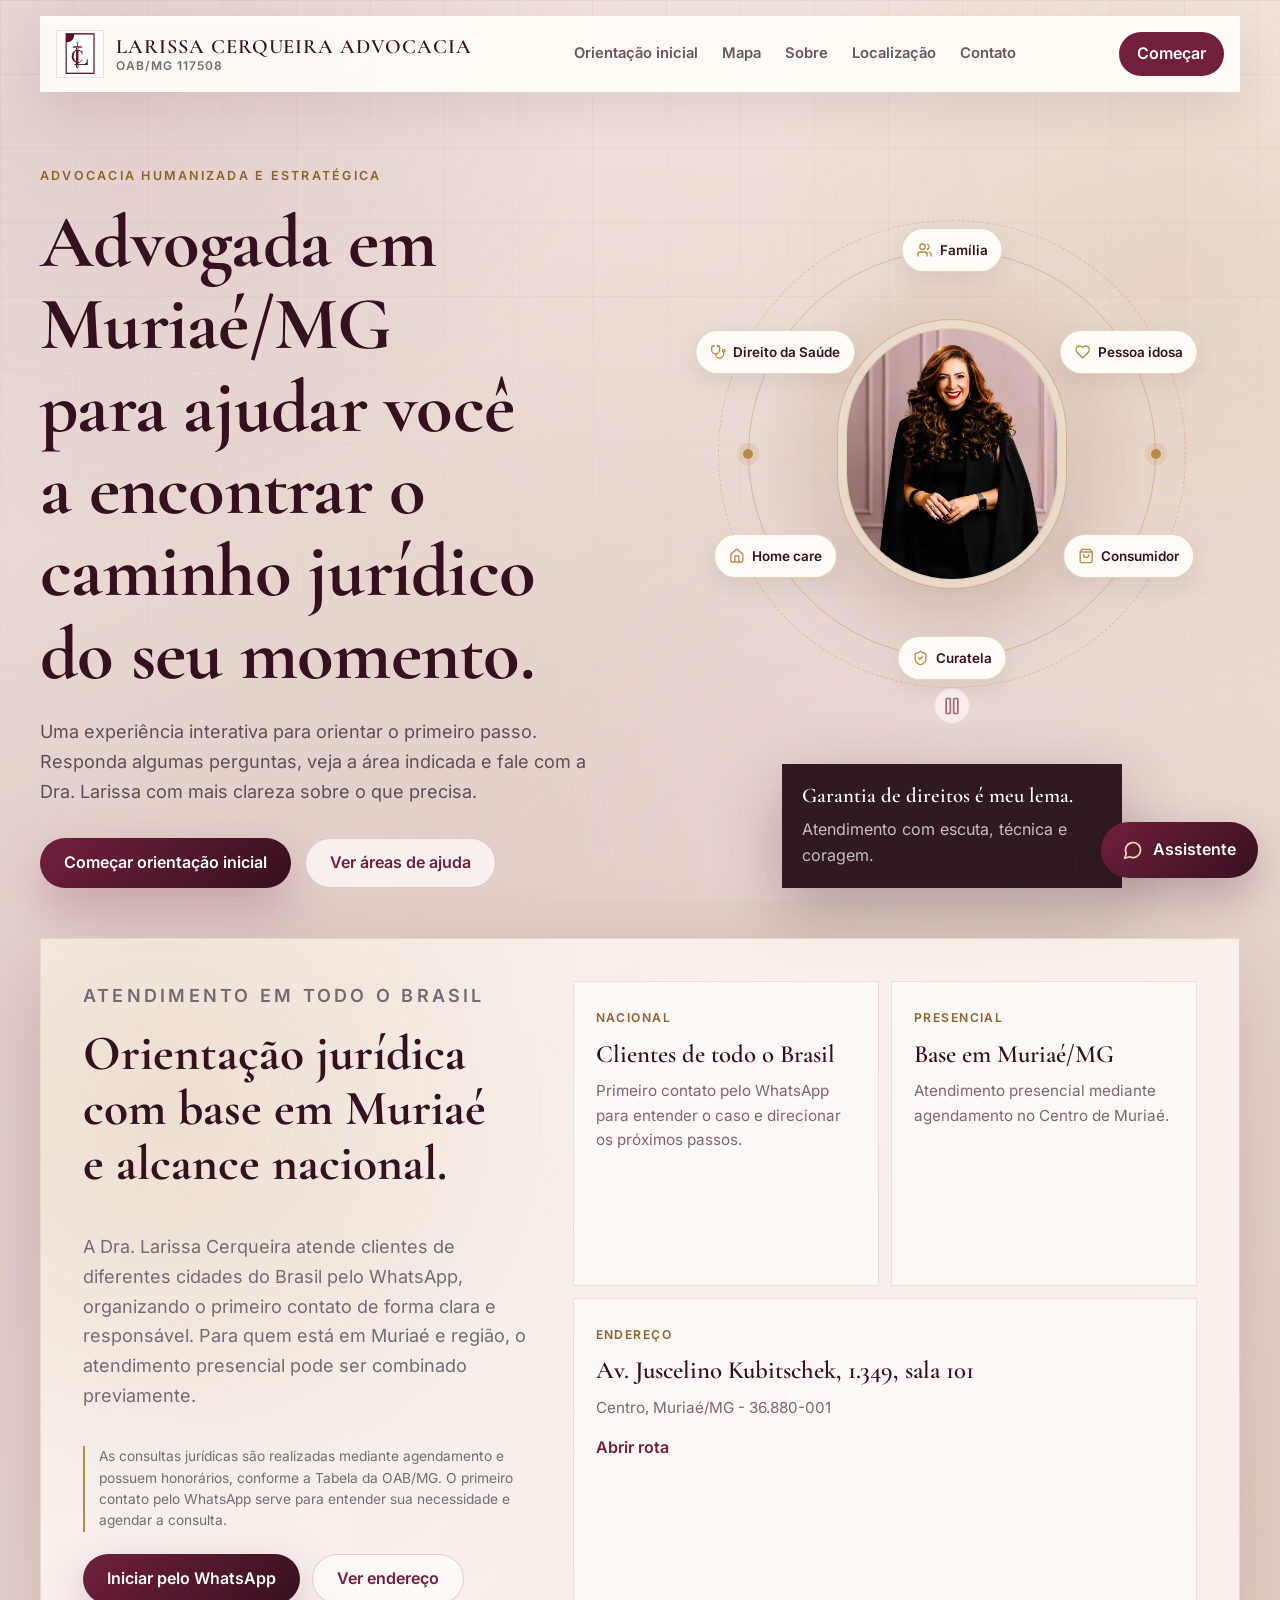
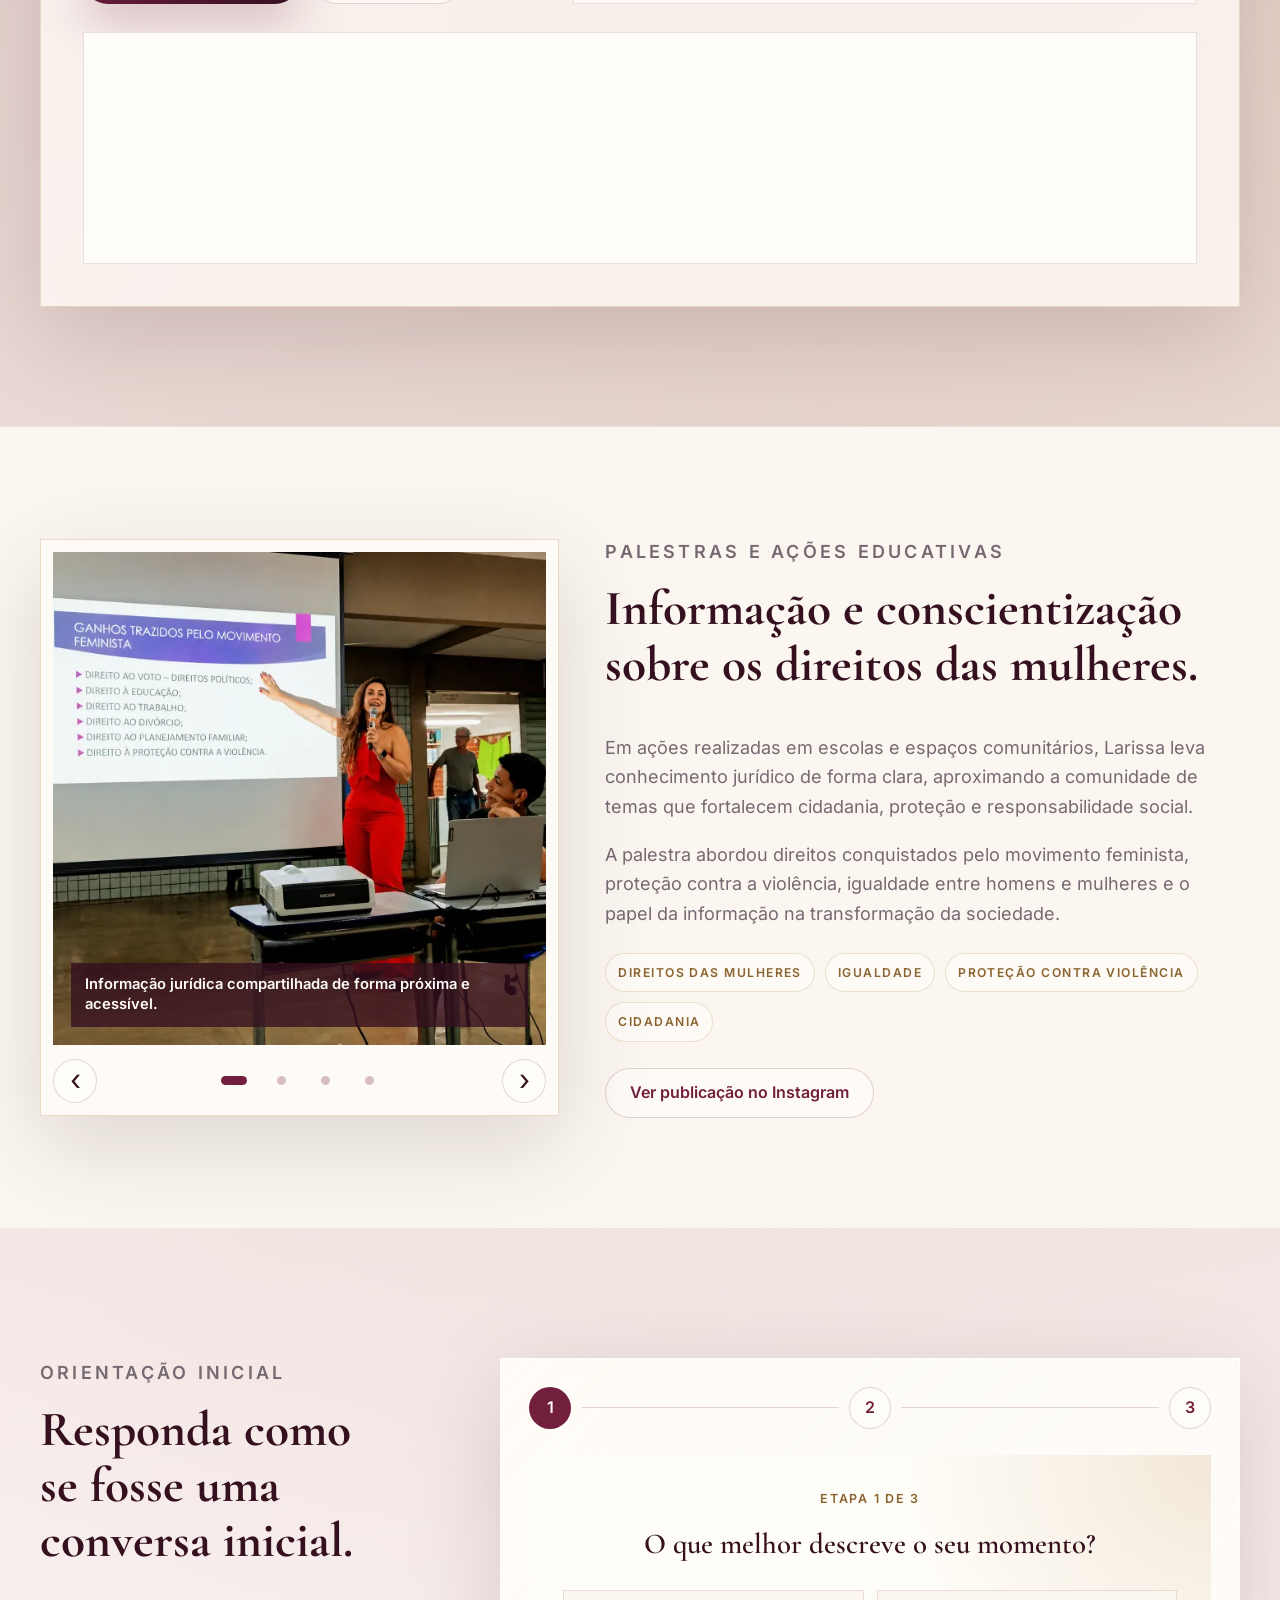
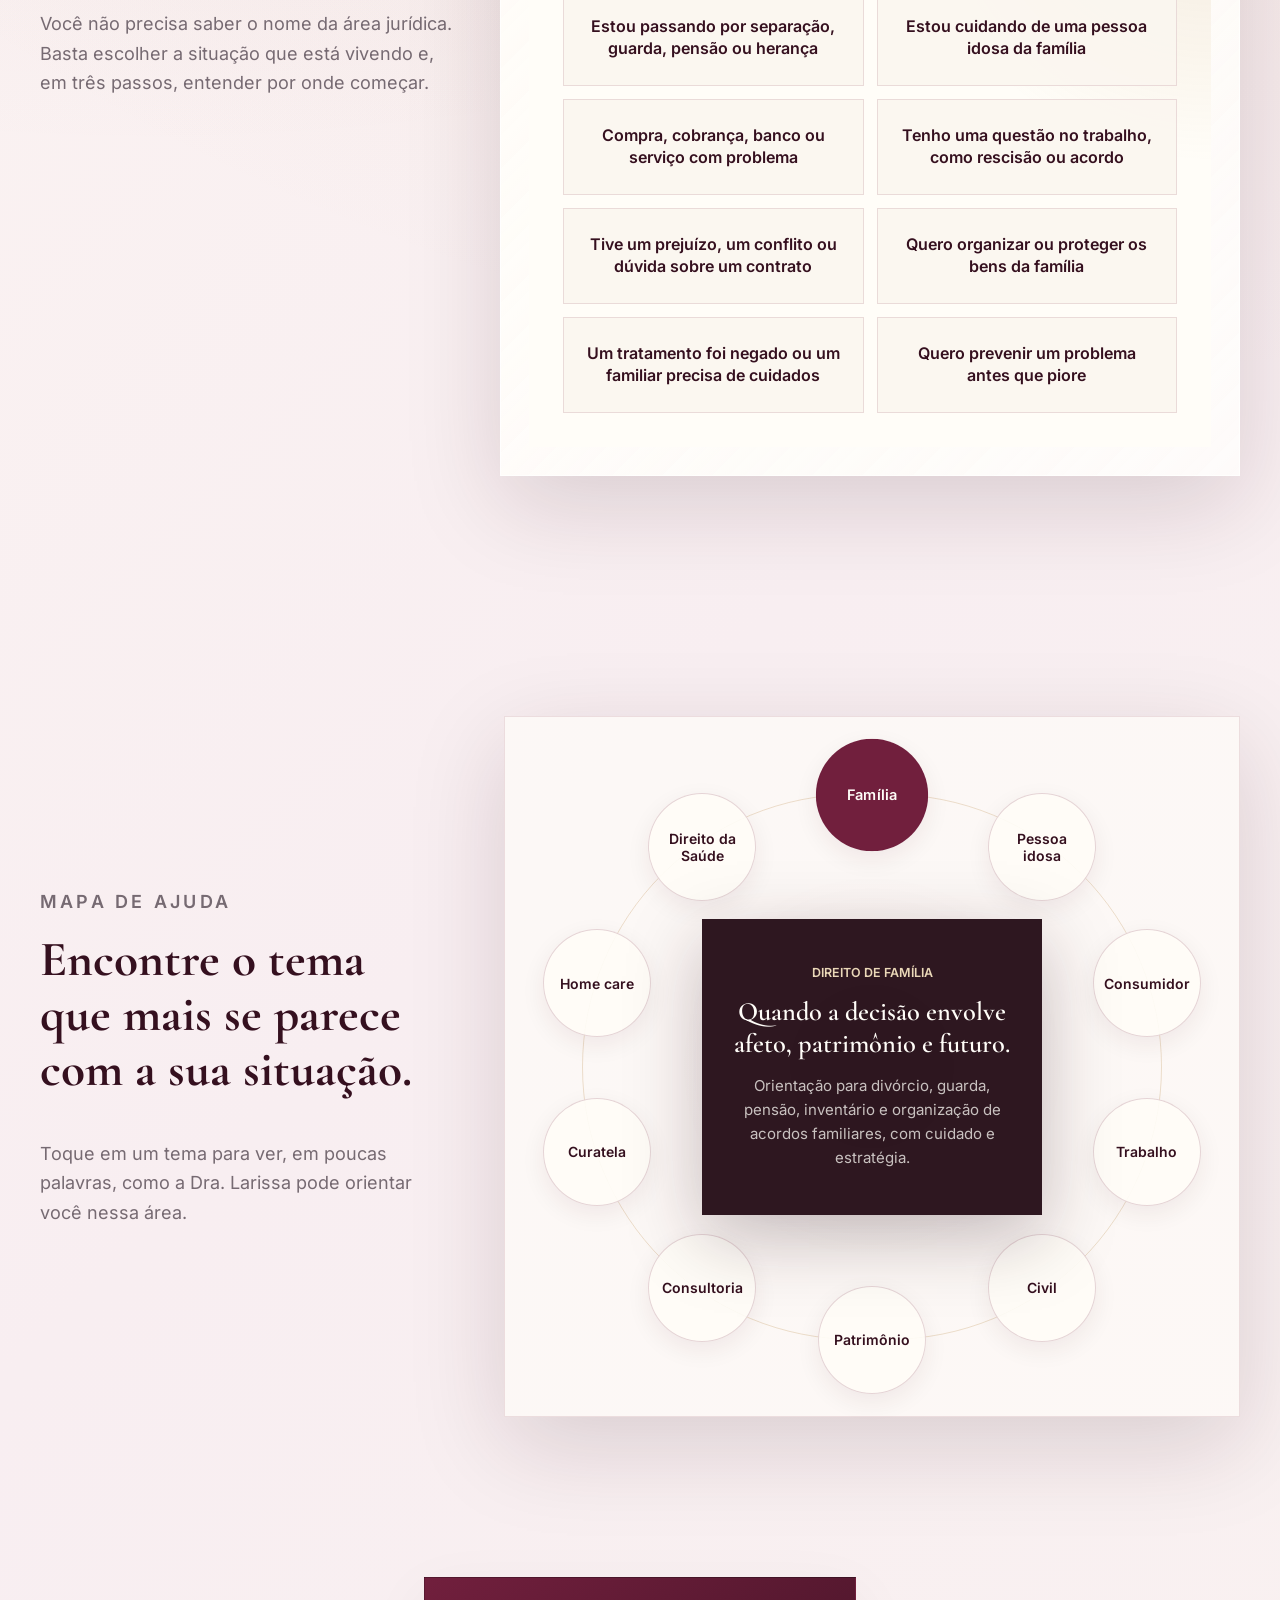
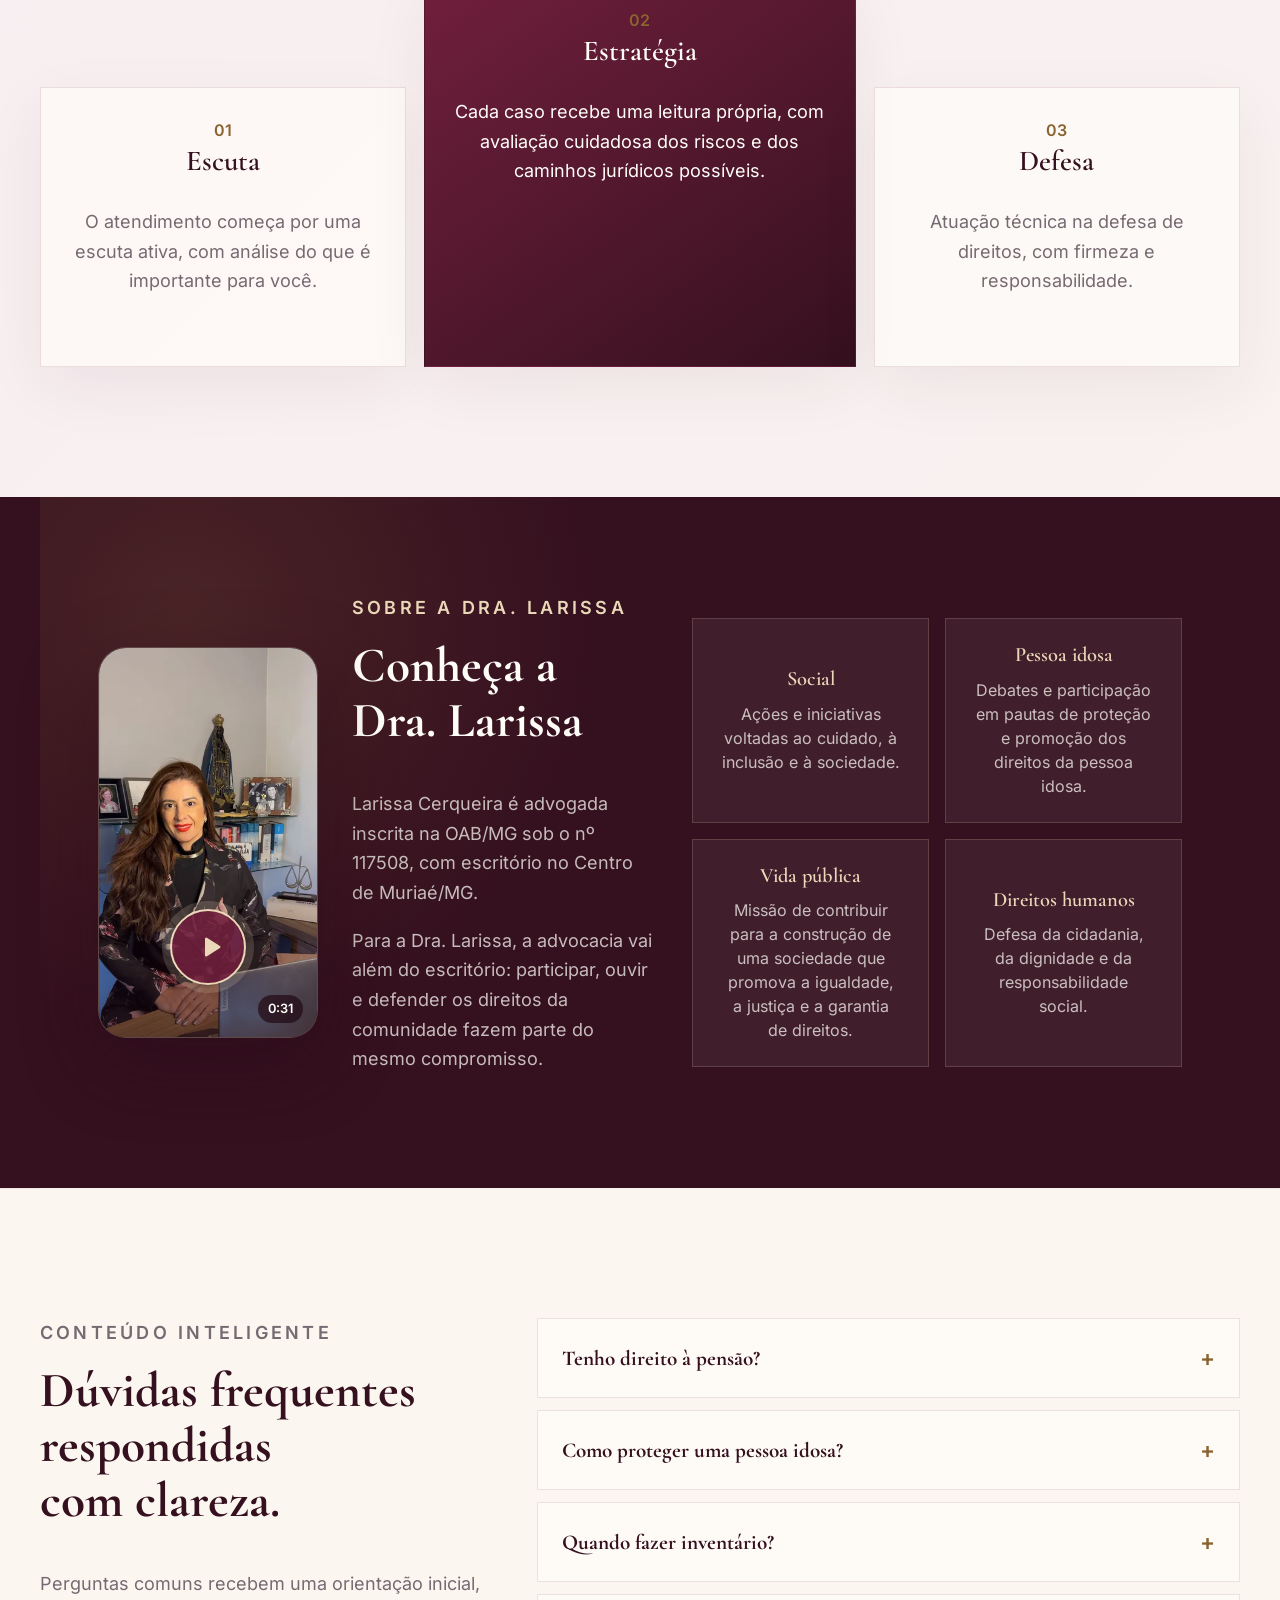
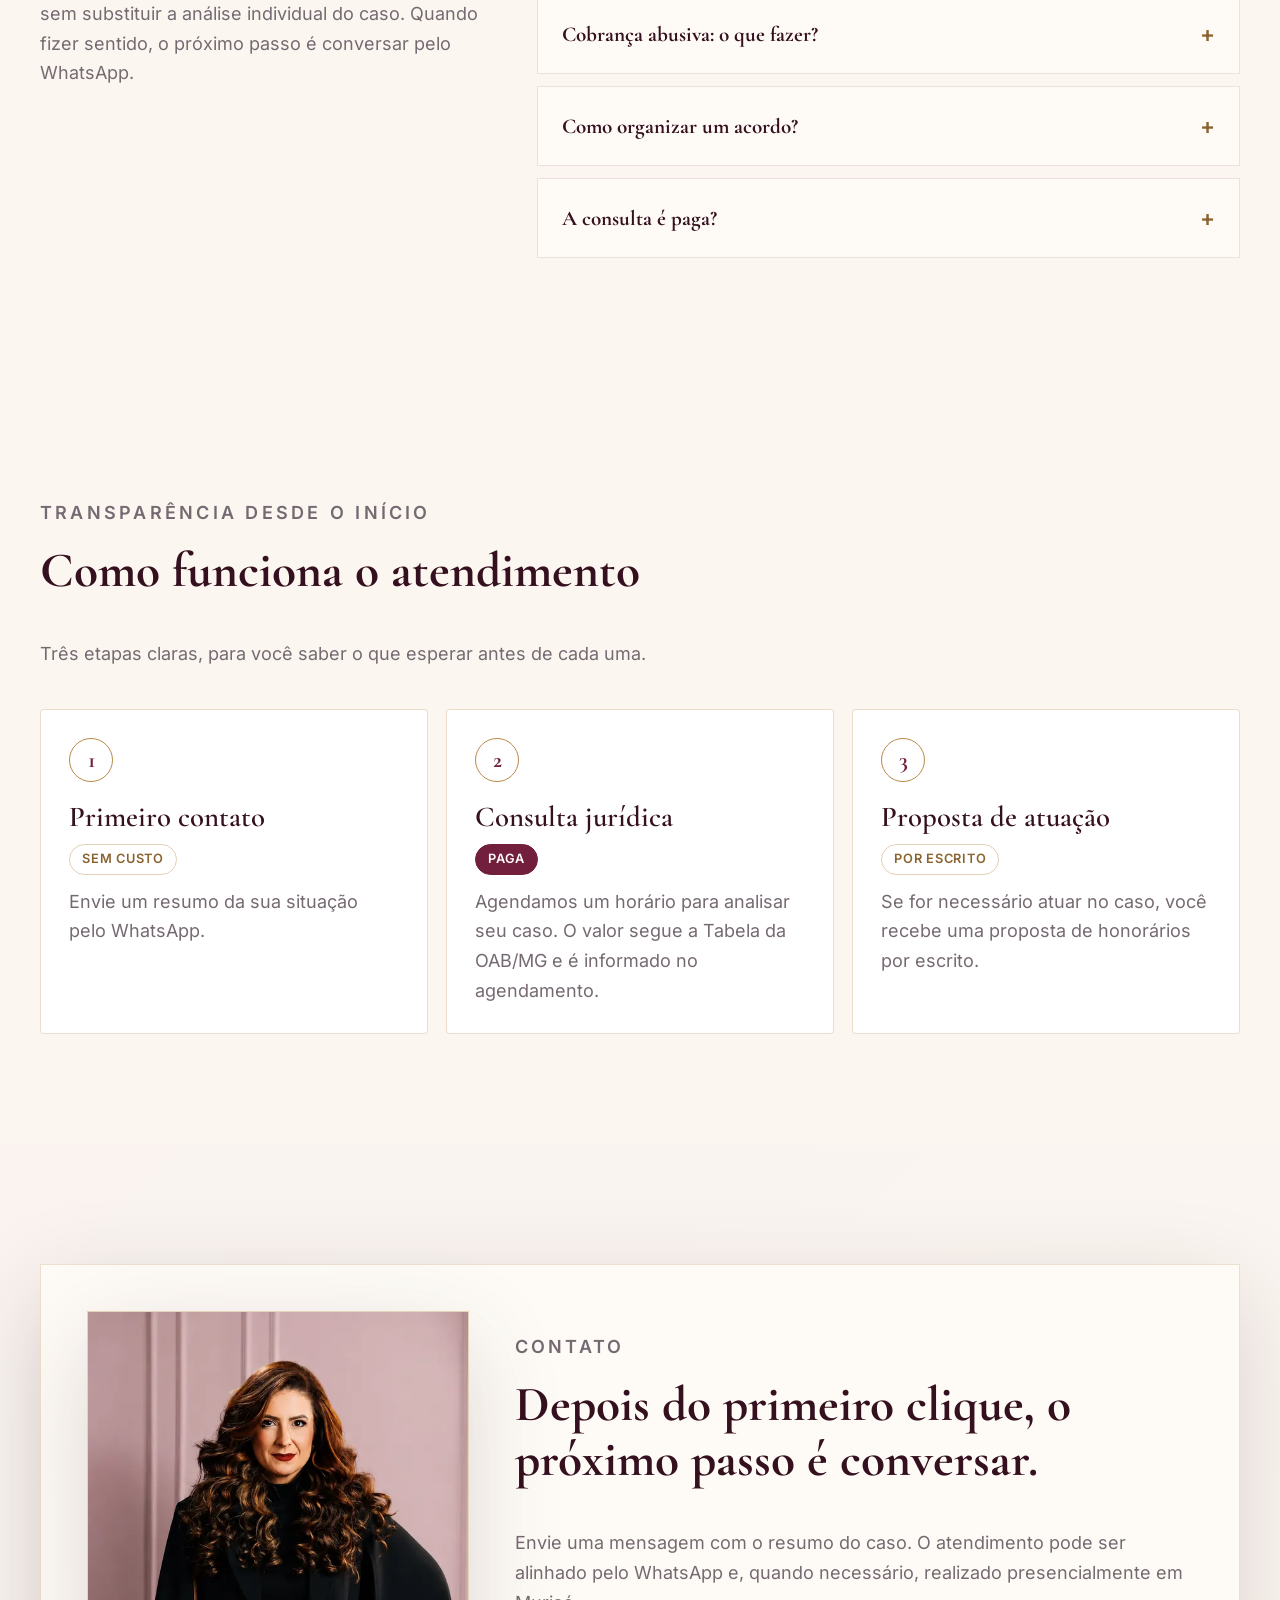
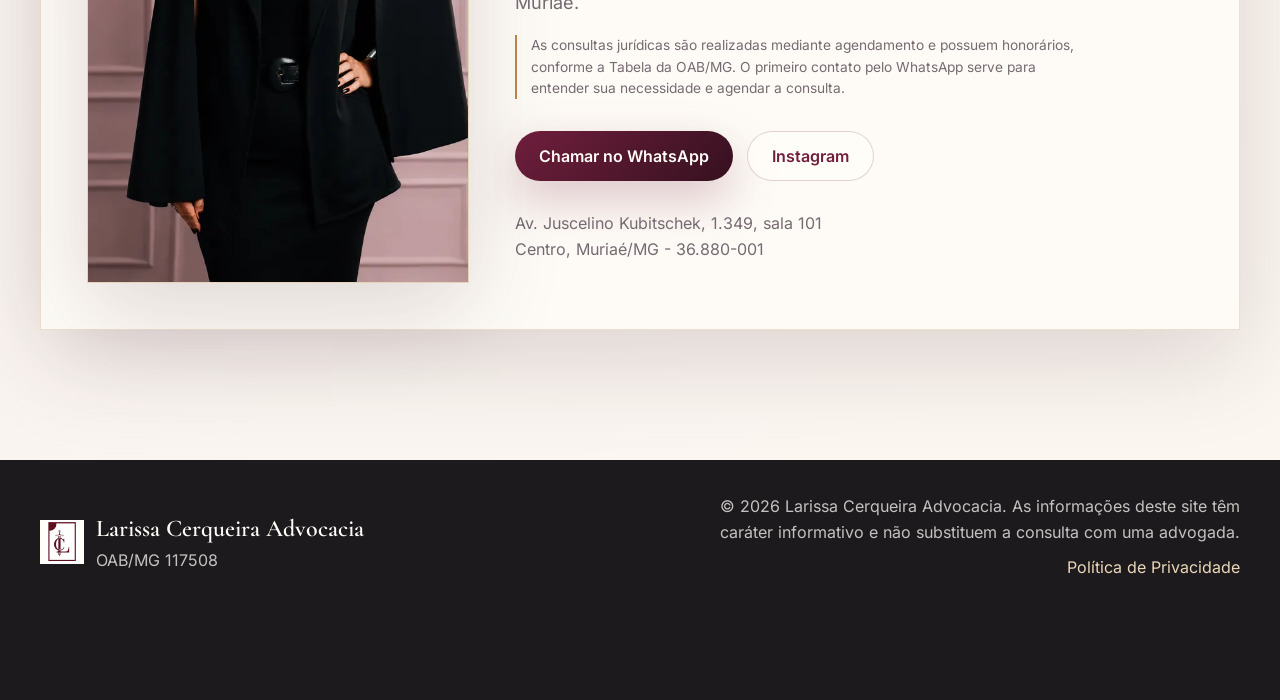
==== commit 406453c3: "Rework assistant, add presentation video, smoother scrolling - Assistant: anchored 360px panel on de" ====
--- a/index.html
+++ b/index.html
@@ -209,12 +209,12 @@
               <span class="orbit-satellite" aria-hidden="true"></span>
               <span class="orbit-satellite" aria-hidden="true"></span>
               <div class="orbit-topics" role="group" aria-label="Atalhos para os temas do mapa de ajuda">
-                <span class="orbit-slot" style="--i: 0"><span class="orbit-spin"><button class="orbit-chip" type="button" data-jump="familia"><svg aria-hidden="true"><use href="#i-users"></use></svg>Família</button></span></span>
-                <span class="orbit-slot" style="--i: 1"><span class="orbit-spin"><button class="orbit-chip" type="button" data-jump="idoso"><svg aria-hidden="true"><use href="#i-heart"></use></svg>Pessoa idosa</button></span></span>
-                <span class="orbit-slot" style="--i: 2"><span class="orbit-spin"><button class="orbit-chip" type="button" data-jump="consumidor"><svg aria-hidden="true"><use href="#i-bag"></use></svg>Consumidor</button></span></span>
-                <span class="orbit-slot" style="--i: 3"><span class="orbit-spin"><button class="orbit-chip" type="button" data-jump="curatela"><svg aria-hidden="true"><use href="#i-shield"></use></svg>Curatela</button></span></span>
-                <span class="orbit-slot" style="--i: 4"><span class="orbit-spin"><button class="orbit-chip" type="button" data-jump="homecare"><svg aria-hidden="true"><use href="#i-house"></use></svg>Home care</button></span></span>
-                <span class="orbit-slot" style="--i: 5"><span class="orbit-spin"><button class="orbit-chip" type="button" data-jump="saude"><svg aria-hidden="true"><use href="#i-stethoscope"></use></svg>Direito da Saúde</button></span></span>
+                <span class="orbit-slot" style="--i: 0"><span class="orbit-link" aria-hidden="true"></span><span class="orbit-spin"><button class="orbit-chip" type="button" data-jump="familia"><svg aria-hidden="true"><use href="#i-users"></use></svg>Família</button></span></span>
+                <span class="orbit-slot" style="--i: 1"><span class="orbit-link" aria-hidden="true"></span><span class="orbit-spin"><button class="orbit-chip" type="button" data-jump="idoso"><svg aria-hidden="true"><use href="#i-heart"></use></svg>Pessoa idosa</button></span></span>
+                <span class="orbit-slot" style="--i: 2"><span class="orbit-link" aria-hidden="true"></span><span class="orbit-spin"><button class="orbit-chip" type="button" data-jump="consumidor"><svg aria-hidden="true"><use href="#i-bag"></use></svg>Consumidor</button></span></span>
+                <span class="orbit-slot" style="--i: 3"><span class="orbit-link" aria-hidden="true"></span><span class="orbit-spin"><button class="orbit-chip" type="button" data-jump="curatela"><svg aria-hidden="true"><use href="#i-shield"></use></svg>Curatela</button></span></span>
+                <span class="orbit-slot" style="--i: 4"><span class="orbit-link" aria-hidden="true"></span><span class="orbit-spin"><button class="orbit-chip" type="button" data-jump="homecare"><svg aria-hidden="true"><use href="#i-house"></use></svg>Home care</button></span></span>
+                <span class="orbit-slot" style="--i: 5"><span class="orbit-link" aria-hidden="true"></span><span class="orbit-spin"><button class="orbit-chip" type="button" data-jump="saude"><svg aria-hidden="true"><use href="#i-stethoscope"></use></svg>Direito da Saúde</button></span></span>
               </div>
             </div>
             <figure class="portrait-image">
@@ -415,14 +415,13 @@
               <span data-result-urgency></span>
               <span data-result-mode></span>
             </div>
-            <p class="result-next">
-              Para analisar o seu caso com a atenção que ele merece, o próximo
-              passo é uma consulta agendada. Os valores e horários são
-              informados no primeiro contato.
-            </p>
             <p class="result-disclaimer">
               Este direcionamento é apenas uma referência inicial e não
               substitui a consulta com a advogada.
+            </p>
+            <p class="result-next">
+              <strong>Próximo passo: agendar uma consulta jurídica (paga).</strong>
+              Valores e horários são informados no primeiro contato.
             </p>
             <div class="hero-actions">
               <a class="btn primary" data-whatsapp href="https://wa.me/5532999304225?text=Ol%C3%A1%2C%20vim%20pelo%20site%20e%20gostaria%20de%20agendar%20uma%20consulta." target="_blank" rel="noreferrer">
@@ -508,12 +507,39 @@
       </section>
 
       <section class="social-section" id="sobre" aria-labelledby="sobre-titulo">
-        <figure class="social-photo">
-          <img src="larissa-institucional-600.webp" srcset="larissa-institucional-400.webp 400w, larissa-institucional-600.webp 600w, larissa-institucional-900.webp 900w" sizes="(max-width: 720px) min(420px, calc(100vw - 68px)), 290px" alt="Retrato institucional da Dra. Larissa Cerqueira" width="900" height="1352" loading="lazy" decoding="async" />
-        </figure>
+        <div class="about-video" data-video>
+          <video
+            preload="none"
+            playsinline
+            width="720"
+            height="1280"
+            aria-label="Vídeo de apresentação da Dra. Larissa Cerqueira"
+            data-video-player
+          >
+            <source src="larissa-apresentacao.webm" type="video/webm" />
+            <source src="larissa-apresentacao.mp4" type="video/mp4" />
+            <track kind="captions" src="larissa-apresentacao.vtt" srclang="pt-BR" label="Português" />
+          </video>
+          <button class="video-cover" type="button" data-video-play aria-label="Assistir ao vídeo de apresentação da Dra. Larissa, 31 segundos">
+            <img
+              src="larissa-video-capa-360.webp"
+              srcset="larissa-video-capa-360.webp 360w, larissa-video-capa-720.webp 720w"
+              sizes="(max-width: 720px) min(300px, 80vw), 290px"
+              alt=""
+              width="720"
+              height="1280"
+              loading="lazy"
+              decoding="async"
+            />
+            <span class="video-play" aria-hidden="true">
+              <svg viewBox="0 0 24 24"><path d="M8 5.5v13a1 1 0 0 0 1.52.85l10.4-6.5a1 1 0 0 0 0-1.7L9.52 4.65A1 1 0 0 0 8 5.5Z" /></svg>
+            </span>
+            <span class="video-duration" aria-hidden="true">0:31</span>
+          </button>
+        </div>
         <div class="social-copy">
           <p class="eyebrow">Sobre a Dra. Larissa</p>
-          <h2 id="sobre-titulo">Uma advocacia presente na comunidade.</h2>
+          <h2 id="sobre-titulo">Conheça a Dra. Larissa</h2>
           <p>
             Larissa Cerqueira é advogada inscrita na OAB/MG sob o nº 117508,
             com escritório no Centro de Muriaé/MG.
@@ -612,6 +638,40 @@
             <a href="https://wa.me/5532999304225?text=Ol%C3%A1%2C%20vim%20pelo%20site%20e%20gostaria%20de%20agendar%20uma%20consulta." target="_blank" rel="noreferrer">Agendar uma consulta</a>
           </details>
         </div>
+      </section>
+
+      <section class="process-section" id="como-funciona" aria-labelledby="como-funciona-titulo">
+        <div class="process-intro">
+          <p class="eyebrow">Transparência desde o início</p>
+          <h2 id="como-funciona-titulo">Como funciona o atendimento</h2>
+          <p>Três etapas claras, para você saber o que esperar antes de cada uma.</p>
+        </div>
+        <ol class="process-steps">
+          <li class="process-card">
+            <span class="process-number" aria-hidden="true">1</span>
+            <h3>Primeiro contato</h3>
+            <span class="process-tag">Sem custo</span>
+            <p>Envie um resumo da sua situação pelo WhatsApp.</p>
+          </li>
+          <li class="process-card">
+            <span class="process-number" aria-hidden="true">2</span>
+            <h3>Consulta jurídica</h3>
+            <span class="process-tag process-tag-paid">Paga</span>
+            <p>
+              Agendamos um horário para analisar seu caso. O valor segue a
+              Tabela da OAB/MG e é informado no agendamento.
+            </p>
+          </li>
+          <li class="process-card">
+            <span class="process-number" aria-hidden="true">3</span>
+            <h3>Proposta de atuação</h3>
+            <span class="process-tag">Por escrito</span>
+            <p>
+              Se for necessário atuar no caso, você recebe uma proposta de
+              honorários por escrito.
+            </p>
+          </li>
+        </ol>
       </section>
 
       <section class="contact" id="contato">
@@ -661,26 +721,28 @@
       </p>
     </footer>
 
-    <section class="chat-widget" data-chat-widget aria-live="polite">
+    <div class="chat-backdrop" data-chat-backdrop hidden></div>
+    <section class="chat-widget" data-chat-widget aria-label="Assistente de contato">
       <button class="chat-toggle" type="button" data-chat-toggle aria-expanded="false" aria-label="Abrir assistente">
         <svg aria-hidden="true"><use href="#i-chat"></use></svg>
         <span class="chat-toggle-label">Assistente</span>
       </button>
 
-      <div class="chat-panel" data-chat-panel hidden>
+      <div class="chat-panel" data-chat-panel role="dialog" aria-labelledby="chat-title" hidden>
         <div class="chat-head">
           <div>
-            <strong>Assistente da Dra. Larissa</strong>
-            <span>Triagem inicial antes do WhatsApp</span>
-          </div>
-          <button type="button" data-chat-close aria-label="Fechar assistente">×</button>
+            <strong id="chat-title">Assistente de contato</strong>
+            <span data-chat-progress>Resumo do seu caso para o WhatsApp</span>
+          </div>
+          <button type="button" data-chat-close aria-label="Fechar assistente">
+            <svg viewBox="0 0 24 24" aria-hidden="true"><path d="M18 6 6 18M6 6l12 12" /></svg>
+          </button>
         </div>
 
         <div class="chat-body">
-          <div class="chat-message bot" data-chat-message>
-            Olá! Posso organizar seu caso em poucos passos. As informações são gerais e não substituem a análise da Dra. Larissa.
-          </div>
+          <div class="chat-message bot" data-chat-message aria-live="polite"></div>
           <div class="chat-options" data-chat-options></div>
+          <p class="chat-note">As informações são gerais e não substituem a análise da Dra. Larissa.</p>
         </div>
       </div>
     </section>
--- a/styles.css
+++ b/styles.css
@@ -173,7 +173,7 @@
   display: flex;
   align-items: center;
   gap: 12px;
-  line-height: 1.05;
+  line-height: 1.15;
 }
 
 .brand img {
@@ -437,10 +437,7 @@
 }
 
 .orbit-spin {
-  animation:
-    orbit-counter 80s linear infinite paused,
-    orbit-depth 80s ease-in-out infinite paused;
-  animation-delay: 0s, var(--depth-delay, 0s);
+  animation: orbit-counter 80s linear infinite paused;
 }
 
 .portrait-image {
@@ -523,13 +520,6 @@
   outline-offset: 4px;
 }
 
-/* Depth phase = starting angle of each chip (top = 270deg). */
-.orbit-slot:nth-child(1) .orbit-spin { --depth-delay: -60s; }
-.orbit-slot:nth-child(2) .orbit-spin { --depth-delay: -73.333s; }
-.orbit-slot:nth-child(3) .orbit-spin { --depth-delay: -6.667s; }
-.orbit-slot:nth-child(4) .orbit-spin { --depth-delay: -20s; }
-.orbit-slot:nth-child(5) .orbit-spin { --depth-delay: -33.333s; }
-.orbit-slot:nth-child(6) .orbit-spin { --depth-delay: -46.667s; }
 
 @container orbit (min-width: 470px) {
   /* Geometry: chip centres sit on a circle of radius --r; the capsule
@@ -537,6 +527,7 @@
   .orbit-halo,
   .orbit-wheel,
   .orbit-dashed,
+  .orbit-control,
   .portrait-image {
     --r: calc(50cqw - var(--chip-w) / 2 - 4px);
   }
@@ -708,11 +699,6 @@
   to { rotate: -360deg; }
 }
 
-@keyframes orbit-depth {
-  0%, 50%, 100% { scale: 0.95; opacity: 0.875; }
-  25% { scale: 1; opacity: 1; }
-  75% { scale: 0.9; opacity: 0.75; }
-}
 
 @media (prefers-reduced-motion: reduce) {
   .orbit-wheel,
@@ -745,7 +731,7 @@
   margin-bottom: 8px;
   font-family: var(--serif);
   font-size: 1.3rem;
-  line-height: 1.12;
+  line-height: 1.2;
 }
 
 .quote-card span {
@@ -814,7 +800,7 @@
   color: var(--wine-deep);
   font-family: var(--serif);
   font-size: 1.55rem;
-  line-height: 1.08;
+  line-height: 1.2;
 }
 
 .reach-cards article p {
@@ -1321,7 +1307,7 @@
   margin: 14px 0;
   color: var(--ivory);
   font-size: 1.65rem;
-  line-height: 1.12;
+  line-height: 1.2;
   text-align: center;
 }
 
@@ -1442,7 +1428,7 @@
   color: var(--gold-soft);
   font-family: var(--serif);
   font-size: 1.28rem;
-  line-height: 1.12;
+  line-height: 1.2;
 }
 
 .social-list span {
@@ -1833,20 +1819,6 @@
     font-size: 0.86rem;
   }
 
-  h1 {
-    font-size: 2.08rem;
-    line-height: 1;
-  }
-
-  h2 {
-    font-size: 1.78rem;
-    line-height: 1.03;
-  }
-
-  h3 {
-    font-size: 1.38rem;
-    line-height: 1.08;
-  }
 
   .hero-actions,
   .contact-actions {
@@ -2009,7 +1981,6 @@
 
 h2 {
   max-width: 720px;
-  font-size: clamp(2.1rem, 3.5vw, 3.9rem);
 }
 
 @media (min-width: 1041px) {
@@ -2277,3 +2248,639 @@
 .legal-map.is-settling .map-node {
   transition: none;
 }
+
+/* ==================== Round 3 ==================== */
+
+:root {
+  --gold-text: #8a6430;
+  --flat-ivory: #fbf7f0;
+  --text-size: clamp(1.0625rem, 0.25vw + 1rem, 1.125rem);
+}
+
+/* ---------- Typography ---------- */
+h1 {
+  font-size: clamp(3rem, 4.6vw + 1rem, 4.75rem);
+  line-height: 1.1;
+  letter-spacing: -0.01em;
+}
+
+h2 {
+  font-size: clamp(2.25rem, 2.6vw + 1rem, 3.25rem);
+  line-height: 1.12;
+}
+
+h3 {
+  font-size: clamp(1.5rem, 1vw + 1rem, 1.875rem);
+  font-weight: 600;
+  line-height: 1.2;
+}
+
+.hero-text,
+.reach-copy p,
+.lecture-copy p,
+.diagnostic-intro p,
+.map-copy p,
+.social-copy p,
+.contact-copy p,
+.content-lab > div:first-child p,
+.process-intro p,
+.process-card p,
+.story-card p,
+.answer-strip details p {
+  max-width: 62ch;
+  font-size: var(--text-size);
+  line-height: 1.65;
+}
+
+/* ---------- Colours: readable gold for text ---------- */
+.eyebrow,
+.lecture-tags span,
+.reach-cards article span,
+.step-label,
+.story-card span,
+.answer-strip summary::after {
+  color: var(--gold-text);
+}
+
+.social-section .eyebrow {
+  color: var(--gold-soft);
+}
+
+/* Two flat ivory bands, no blotches showing through. */
+.lecture-section,
+.content-lab,
+.process-section {
+  background: var(--flat-ivory);
+  box-shadow: 0 0 0 100vmax var(--flat-ivory);
+  clip-path: inset(0 -100vmax);
+}
+
+/* ---------- Performance ---------- */
+.ambient {
+  background:
+    radial-gradient(circle at 8% 6%, rgba(113, 31, 61, 0.1), transparent 34%),
+    radial-gradient(circle at 92% 30%, rgba(184, 138, 74, 0.12), transparent 32%),
+    radial-gradient(circle at 70% 96%, rgba(243, 220, 228, 0.3), transparent 36%);
+}
+
+.ambient span {
+  display: none;
+}
+
+.site-header {
+  background: rgba(255, 253, 248, 0.92);
+  backdrop-filter: none;
+  transition: transform 220ms ease, box-shadow 220ms ease;
+}
+
+.brand img {
+  transition: transform 220ms ease;
+}
+
+.site-header.is-compact {
+  transform: translateY(-8px) scale(0.985);
+}
+
+.site-header.is-compact .brand img {
+  transform: scale(0.88);
+}
+
+.header-sentinel {
+  position: absolute;
+  top: 0;
+  left: 0;
+  width: 1px;
+  height: 40px;
+  pointer-events: none;
+}
+
+.portrait-orbit.is-tab-hidden :is(.orbit-wheel, .orbit-spin, .orbit-dashed) {
+  animation-play-state: paused !important;
+}
+
+/* ---------- Menu underline ---------- */
+.nav a {
+  position: relative;
+  padding: 6px 0;
+}
+
+.nav a::after {
+  content: "";
+  position: absolute;
+  left: 0;
+  right: 0;
+  bottom: 0;
+  height: 1px;
+  background: var(--gold);
+  transform: scaleX(0);
+  transform-origin: left center;
+  transition: transform 220ms ease;
+}
+
+.nav a:hover::after,
+.nav a:focus-visible::after {
+  transform: scaleX(1);
+}
+
+/* ---------- Card hover: lift + soft shadow (opacity only) ---------- */
+.reach-cards article,
+.story-card,
+.social-list button,
+.process-card {
+  position: relative;
+  transition: transform 200ms ease;
+}
+
+.reach-cards article::after,
+.story-card::after,
+.social-list button::after,
+.process-card::after {
+  content: "";
+  position: absolute;
+  inset: 0;
+  border-radius: inherit;
+  box-shadow: 0 18px 40px rgba(53, 16, 31, 0.14);
+  opacity: 0;
+  pointer-events: none;
+  transition: opacity 200ms ease;
+}
+
+.reach-cards article:hover,
+.story-card:hover,
+.social-list button:hover,
+.process-card:hover {
+  transform: translateY(-3px);
+}
+
+.reach-cards article:hover::after,
+.story-card:hover::after,
+.social-list button:hover::after,
+.process-card:hover::after {
+  opacity: 1;
+}
+
+/* ---------- Orbit details ---------- */
+.orbit-link {
+  display: none;
+}
+
+@container orbit (min-width: 470px) {
+  .orbit-wheel {
+    --pw: calc(var(--r) * 2 - var(--chip-w) - 36px);
+    --ph: calc(var(--r) * 2 - var(--chip-h) - 112px);
+  }
+
+  /* Thin gold line from the hovered topic towards the portrait. */
+  .orbit-link {
+    display: block;
+    position: absolute;
+    left: 0;
+    top: 0;
+    width: calc(var(--r) - (var(--pw) + var(--ph)) / 4 - 6px);
+    height: 1px;
+    background: linear-gradient(90deg, rgba(184, 138, 74, 0.9), rgba(184, 138, 74, 0.25));
+    transform: rotate(calc(var(--i) * 60deg + 90deg));
+    transform-origin: 0 50%;
+    opacity: 0;
+    pointer-events: none;
+    transition: opacity 220ms ease;
+  }
+
+  .orbit-slot:has(.orbit-chip:hover, .orbit-chip:focus-visible) .orbit-link {
+    opacity: 1;
+  }
+
+  /* Pause button: just outside the ring, below the bottom chip. */
+  .orbit-control {
+    right: auto;
+    bottom: auto;
+    left: 50%;
+    top: calc(50% + var(--r) + 48px);
+    width: 36px;
+    height: 36px;
+    translate: -50% -50%;
+    opacity: 0.6;
+    transition: opacity 200ms ease, border-color 200ms ease;
+  }
+
+  .orbit-control:hover,
+  .orbit-control:focus-visible {
+    opacity: 1;
+  }
+
+  .orbit-control::before {
+    content: "";
+    position: absolute;
+    inset: -4px;
+  }
+}
+
+/* Mobile topics row: fade on the right edge hints that it scrolls. */
+@media (max-width: 720px) {
+  .orbit-topics {
+    -webkit-mask-image: linear-gradient(90deg, #000 82%, transparent);
+    mask-image: linear-gradient(90deg, #000 82%, transparent);
+    padding-right: 36px;
+  }
+}
+
+/* ---------- Video in "Sobre" ---------- */
+.social-section {
+  grid-template-columns: minmax(220px, 0.5fr) minmax(300px, 0.72fr) minmax(400px, 1.15fr);
+}
+
+.about-video {
+  position: relative;
+  width: 100%;
+  max-width: 290px;
+  justify-self: center;
+  aspect-ratio: 9 / 16;
+  overflow: hidden;
+  border: 1px solid rgba(234, 216, 184, 0.3);
+  border-radius: 28px;
+  background: var(--wine-dark);
+  box-shadow: 0 24px 74px rgba(33, 9, 19, 0.35);
+}
+
+.about-video video {
+  display: block;
+  width: 100%;
+  height: 100%;
+  object-fit: cover;
+  background: var(--wine-dark);
+}
+
+.video-cover {
+  position: absolute;
+  inset: 0;
+  display: grid;
+  place-items: center;
+  padding: 0;
+  border: 0;
+  background: transparent;
+  cursor: pointer;
+}
+
+.video-cover img {
+  position: absolute;
+  inset: 0;
+  width: 100%;
+  height: 100%;
+  object-fit: cover;
+  transition: transform 400ms ease;
+}
+
+.video-cover::after {
+  content: "";
+  position: absolute;
+  inset: 0;
+  background: linear-gradient(180deg, transparent 45%, rgba(33, 9, 19, 0.55));
+}
+
+.video-play {
+  position: relative;
+  z-index: 1;
+  display: grid;
+  place-items: center;
+  width: 76px;
+  height: 76px;
+  border: 2px solid var(--gold-soft);
+  border-radius: 50%;
+  background: rgba(113, 31, 61, 0.88);
+  box-shadow: 0 0 0 8px rgba(234, 216, 184, 0.18), 0 16px 40px rgba(33, 9, 19, 0.4);
+  transition: transform 220ms ease;
+}
+
+.video-play svg {
+  width: 30px;
+  height: 30px;
+  margin-left: 4px;
+  fill: var(--gold-soft);
+}
+
+.video-duration {
+  position: absolute;
+  z-index: 1;
+  right: 14px;
+  bottom: 14px;
+  padding: 4px 10px;
+  border-radius: 999px;
+  color: var(--ivory);
+  background: rgba(33, 9, 19, 0.7);
+  font-size: 0.8rem;
+  font-weight: 600;
+}
+
+.video-cover:hover .video-play,
+.video-cover:focus-visible .video-play {
+  transform: scale(1.06);
+}
+
+.video-cover:hover img {
+  transform: scale(1.03);
+}
+
+.video-cover:focus-visible {
+  outline: 3px solid var(--gold);
+  outline-offset: -6px;
+}
+
+/* ---------- Como funciona o atendimento ---------- */
+.process-section {
+  width: min(1200px, calc(100% - 34px));
+  margin: 0 auto;
+  padding: 110px 0;
+}
+
+.process-intro {
+  max-width: 640px;
+  margin-bottom: 40px;
+}
+
+.process-intro p {
+  color: var(--muted);
+}
+
+.process-steps {
+  display: grid;
+  grid-template-columns: repeat(3, minmax(0, 1fr));
+  gap: 18px;
+  margin: 0;
+  padding: 0;
+  list-style: none;
+}
+
+.process-card {
+  padding: 28px;
+  border: 1px solid rgba(184, 138, 74, 0.28);
+  border-radius: 4px;
+  background: #fff;
+}
+
+.process-number {
+  display: grid;
+  place-items: center;
+  width: 44px;
+  height: 44px;
+  margin-bottom: 18px;
+  border: 1px solid var(--gold);
+  border-radius: 50%;
+  color: var(--wine);
+  font-family: var(--serif);
+  font-size: 1.4rem;
+  font-weight: 700;
+}
+
+.process-card h3 {
+  margin-bottom: 10px;
+}
+
+.process-tag {
+  display: inline-block;
+  margin-bottom: 12px;
+  padding: 4px 12px;
+  border: 1px solid rgba(184, 138, 74, 0.4);
+  border-radius: 999px;
+  color: var(--gold-text);
+  font-size: 0.8rem;
+  font-weight: 600;
+  letter-spacing: 0.06em;
+  text-transform: uppercase;
+}
+
+.process-tag-paid {
+  border-color: var(--wine);
+  color: var(--ivory);
+  background: var(--wine);
+}
+
+.process-card p {
+  margin-bottom: 0;
+  color: var(--muted);
+}
+
+.result-card p.result-next {
+  margin-top: 18px;
+  color: var(--ink);
+}
+
+.result-card p.result-next strong {
+  display: block;
+  color: var(--wine-deep);
+}
+
+@media (max-width: 1040px) {
+  .process-steps {
+    grid-template-columns: 1fr;
+  }
+
+  .social-section {
+    grid-template-columns: minmax(220px, 0.6fr) minmax(0, 1fr);
+  }
+}
+
+/* ---------- Assistant ---------- */
+.footer {
+  padding-bottom: 110px;
+}
+
+.chat-backdrop {
+  position: fixed;
+  inset: 0;
+  z-index: 59;
+  background: rgba(33, 9, 19, 0.42);
+}
+
+.chat-backdrop[hidden] {
+  display: none;
+}
+
+.chat-panel {
+  display: flex;
+  flex-direction: column;
+  right: 0;
+  bottom: 70px;
+  width: 360px;
+  max-width: calc(100vw - 28px);
+  max-height: min(520px, 70vh, calc(100vh - 190px));
+  border-radius: 18px;
+  opacity: 0;
+  transform: translateY(8px);
+  transition: opacity 200ms ease, transform 200ms ease;
+}
+
+.chat-panel.is-visible {
+  opacity: 1;
+  transform: none;
+}
+
+.chat-panel[hidden] {
+  display: none;
+}
+
+.chat-head {
+  flex: none;
+  align-items: center;
+}
+
+.chat-head strong {
+  line-height: 1.2;
+}
+
+.chat-head button {
+  display: grid;
+  flex: none;
+  place-items: center;
+  width: 44px;
+  height: 44px;
+  padding: 0;
+}
+
+.chat-head button svg {
+  width: 20px;
+  height: 20px;
+  fill: none;
+  stroke: currentColor;
+  stroke-width: 2;
+  stroke-linecap: round;
+}
+
+.chat-body {
+  flex: 1 1 auto;
+  min-height: 0;
+  overflow-y: auto;
+  overscroll-behavior: contain;
+}
+
+.chat-options {
+  display: flex;
+  flex-wrap: wrap;
+  gap: 8px;
+}
+
+.chat-options button,
+.chat-options a {
+  min-height: 44px;
+  padding: 8px 14px;
+  font-size: 0.9rem;
+  font-weight: 600;
+  line-height: 1.25;
+}
+
+.chat-options.is-stacked {
+  display: grid;
+}
+
+.chat-options button.primary {
+  color: var(--ivory);
+  border-color: transparent;
+  background: linear-gradient(135deg, var(--wine), var(--wine-deep));
+}
+
+.chat-note {
+  margin: 0;
+  color: var(--muted);
+  font-size: 0.78rem;
+  line-height: 1.5;
+}
+
+@media (max-width: 720px) {
+  .chat-widget.is-open .chat-toggle {
+    opacity: 0;
+    pointer-events: none;
+  }
+
+  /* Bottom sheet */
+  .chat-panel {
+    position: fixed;
+    left: 0;
+    right: 0;
+    bottom: 0;
+    width: 100%;
+    max-width: none;
+    max-height: 85dvh;
+    border-radius: 20px 20px 0 0;
+    transform: translateY(24px);
+  }
+
+  .chat-head {
+    padding: 14px 14px 14px 18px;
+  }
+
+  .chat-head::before {
+    content: "";
+    position: absolute;
+    top: 6px;
+    left: 50%;
+    width: 40px;
+    height: 4px;
+    border-radius: 999px;
+    background: rgba(255, 253, 248, 0.35);
+    translate: -50% 0;
+  }
+
+  .chat-body {
+    padding-bottom: max(18px, env(safe-area-inset-bottom));
+  }
+}
+
+@media (prefers-reduced-motion: reduce) {
+  .site-header.is-compact,
+  .site-header.is-compact .brand img {
+    transform: none;
+  }
+
+  .reach-cards article:hover,
+  .story-card:hover,
+  .social-list button:hover,
+  .process-card:hover {
+    transform: none;
+  }
+}
+
+@media (max-width: 720px) {
+  .social-section {
+    grid-template-columns: 1fr;
+  }
+
+  .about-video {
+    max-width: min(300px, 80vw);
+  }
+
+  .process-section {
+    width: calc(100% - 24px);
+    padding: 64px 0;
+  }
+}
+
+.video-cover[hidden] {
+  display: none;
+}
+
+/* Keep the play button below the face. */
+.video-cover {
+  place-items: end center;
+  padding-bottom: 24%;
+}
+
+/* Topic-to-photo connector: visible segment plus a dot where it meets the frame. */
+@container orbit (min-width: 470px) {
+  .orbit-link {
+    width: calc(var(--r) - (var(--pw) + var(--ph)) / 4 + 2px);
+    height: 2px;
+    margin-top: -1px;
+  }
+
+  .orbit-link::after {
+    content: "";
+    position: absolute;
+    right: -4px;
+    top: 50%;
+    width: 8px;
+    height: 8px;
+    border-radius: 50%;
+    background: var(--gold);
+    box-shadow: 0 0 0 4px rgba(184, 138, 74, 0.22);
+    translate: 0 -50%;
+  }
+}
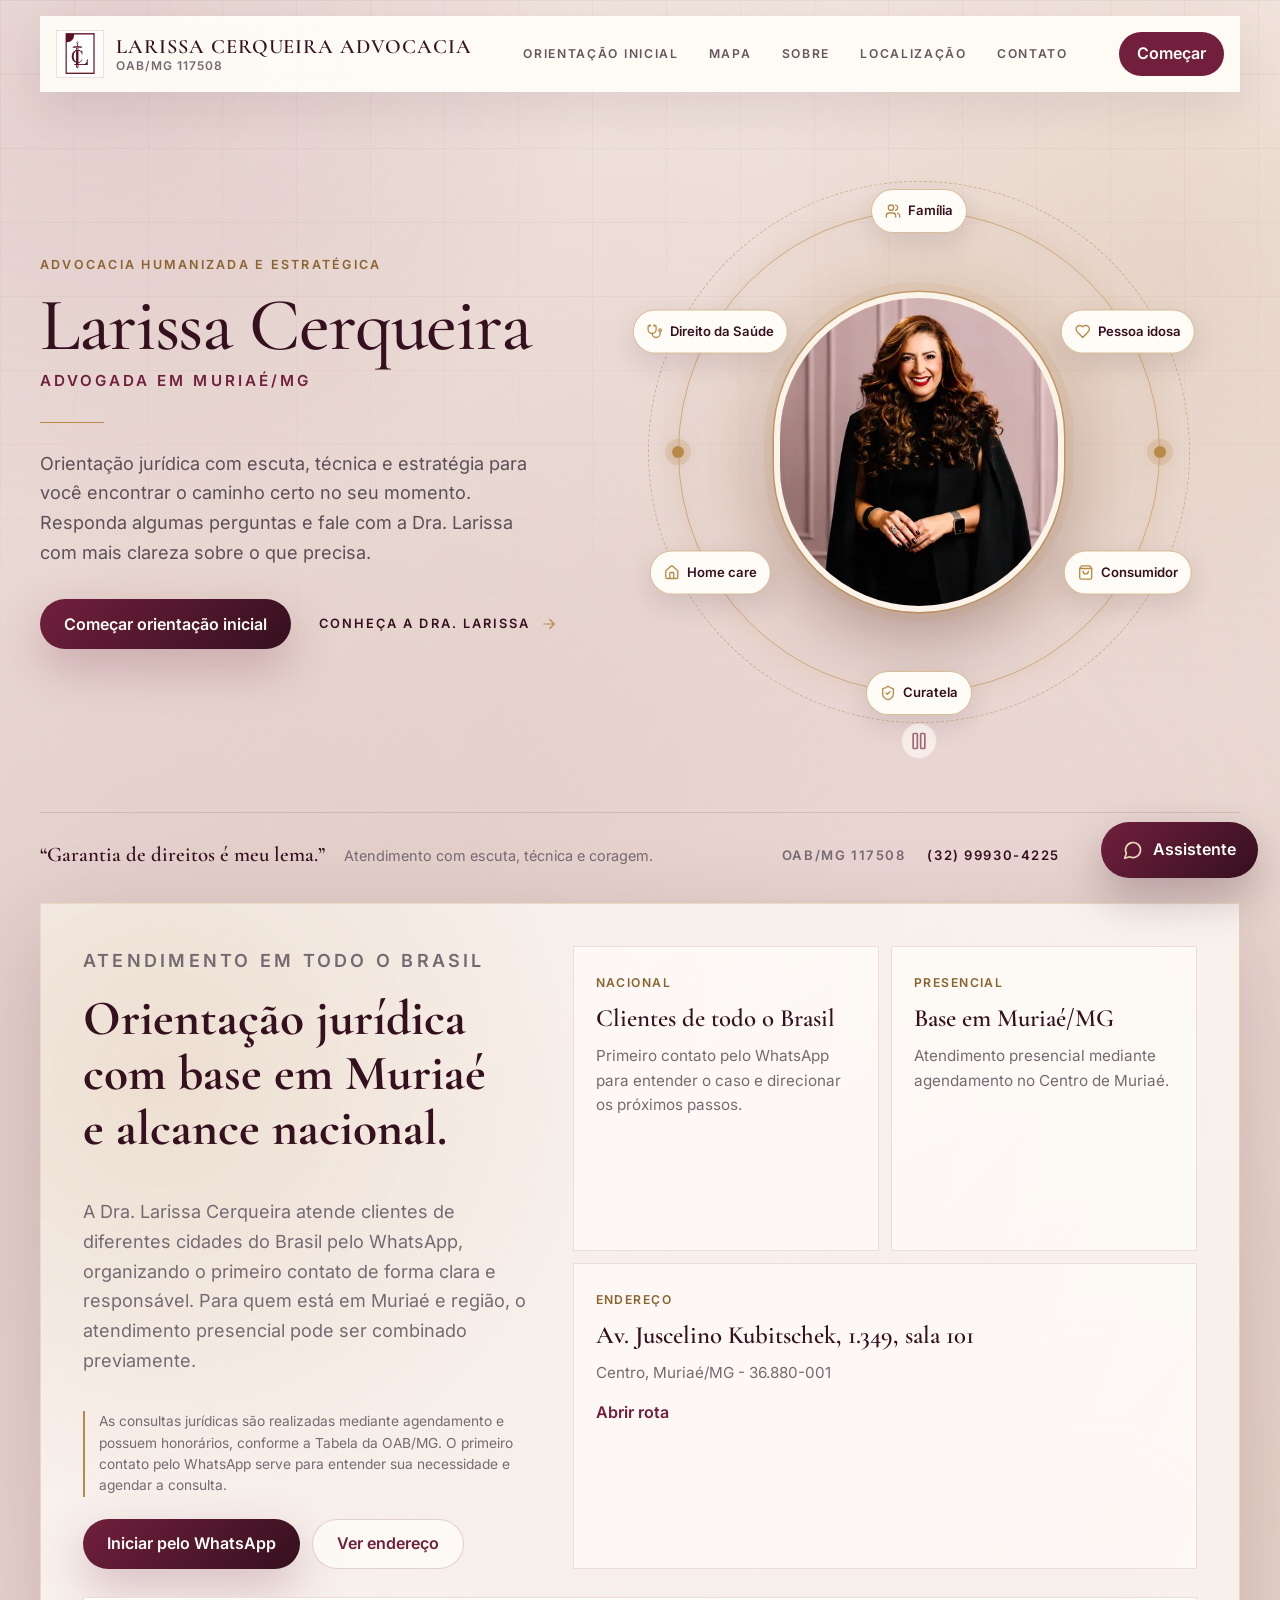
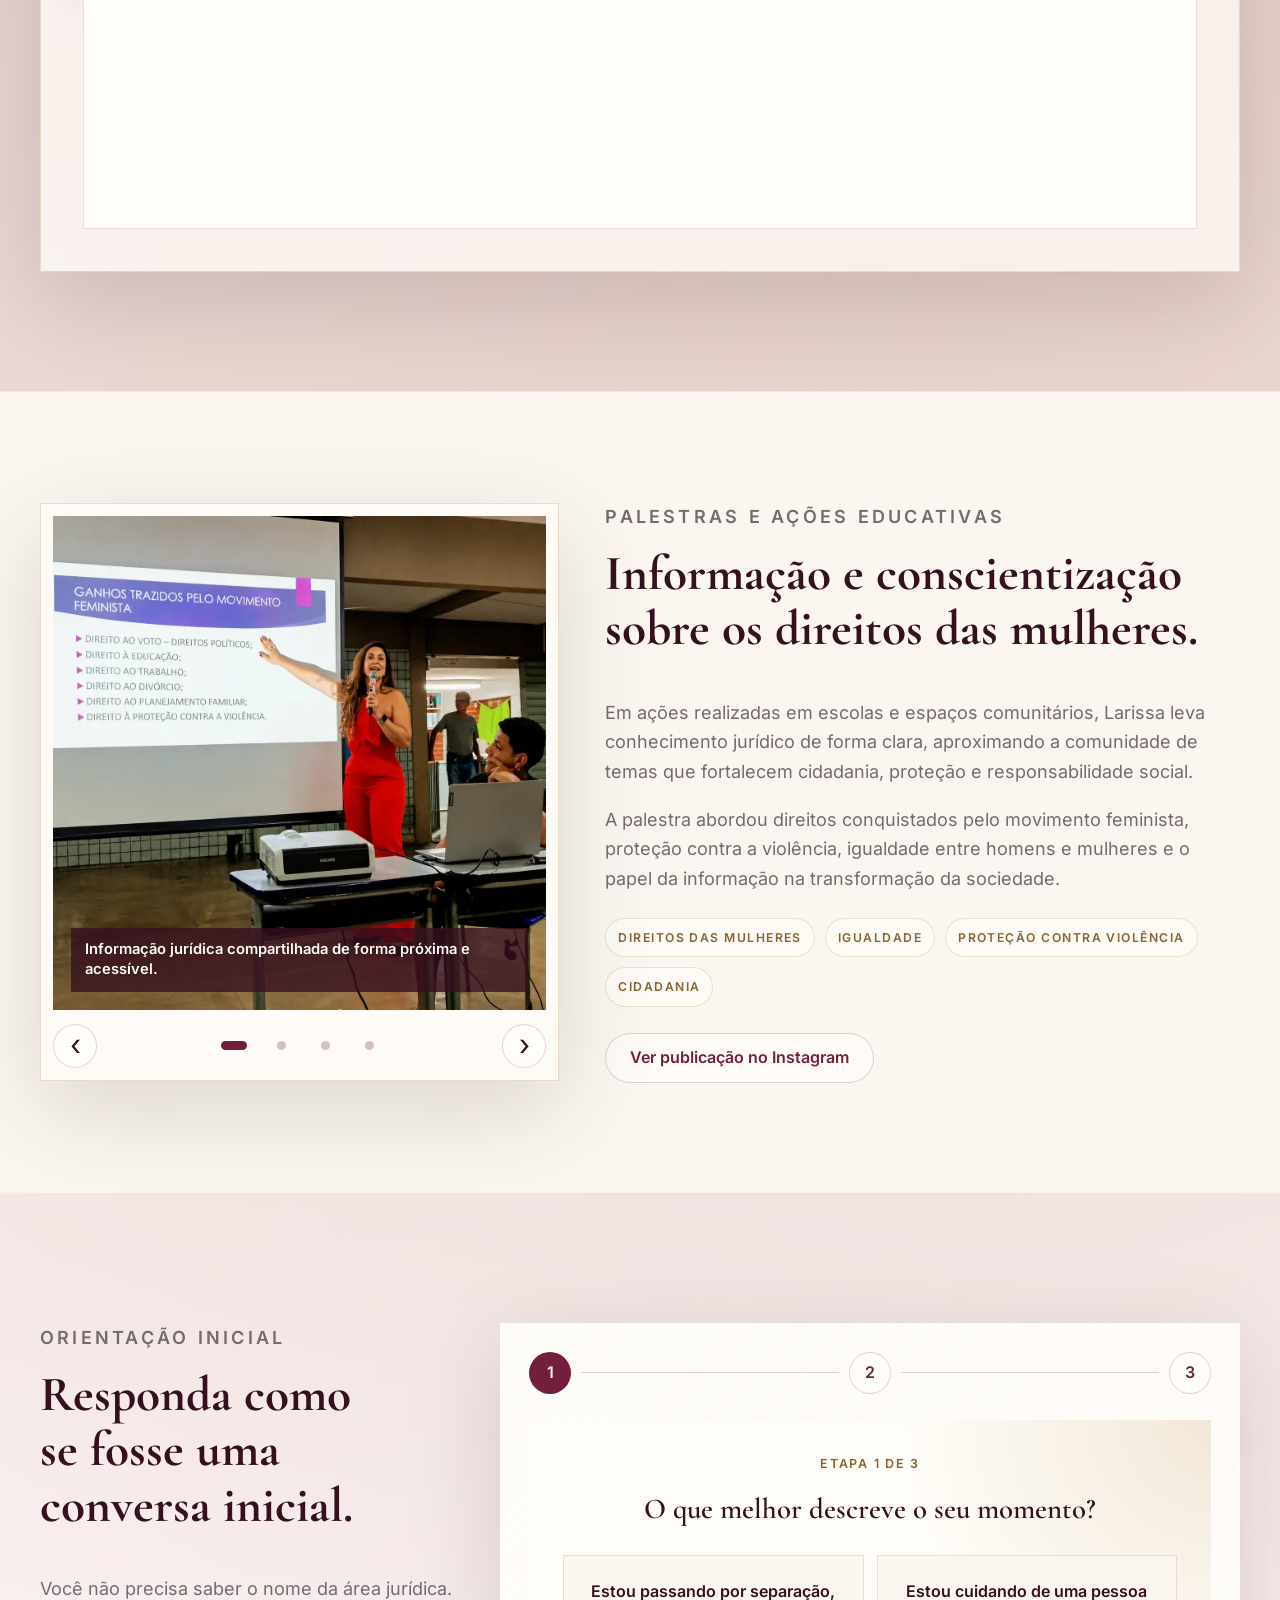
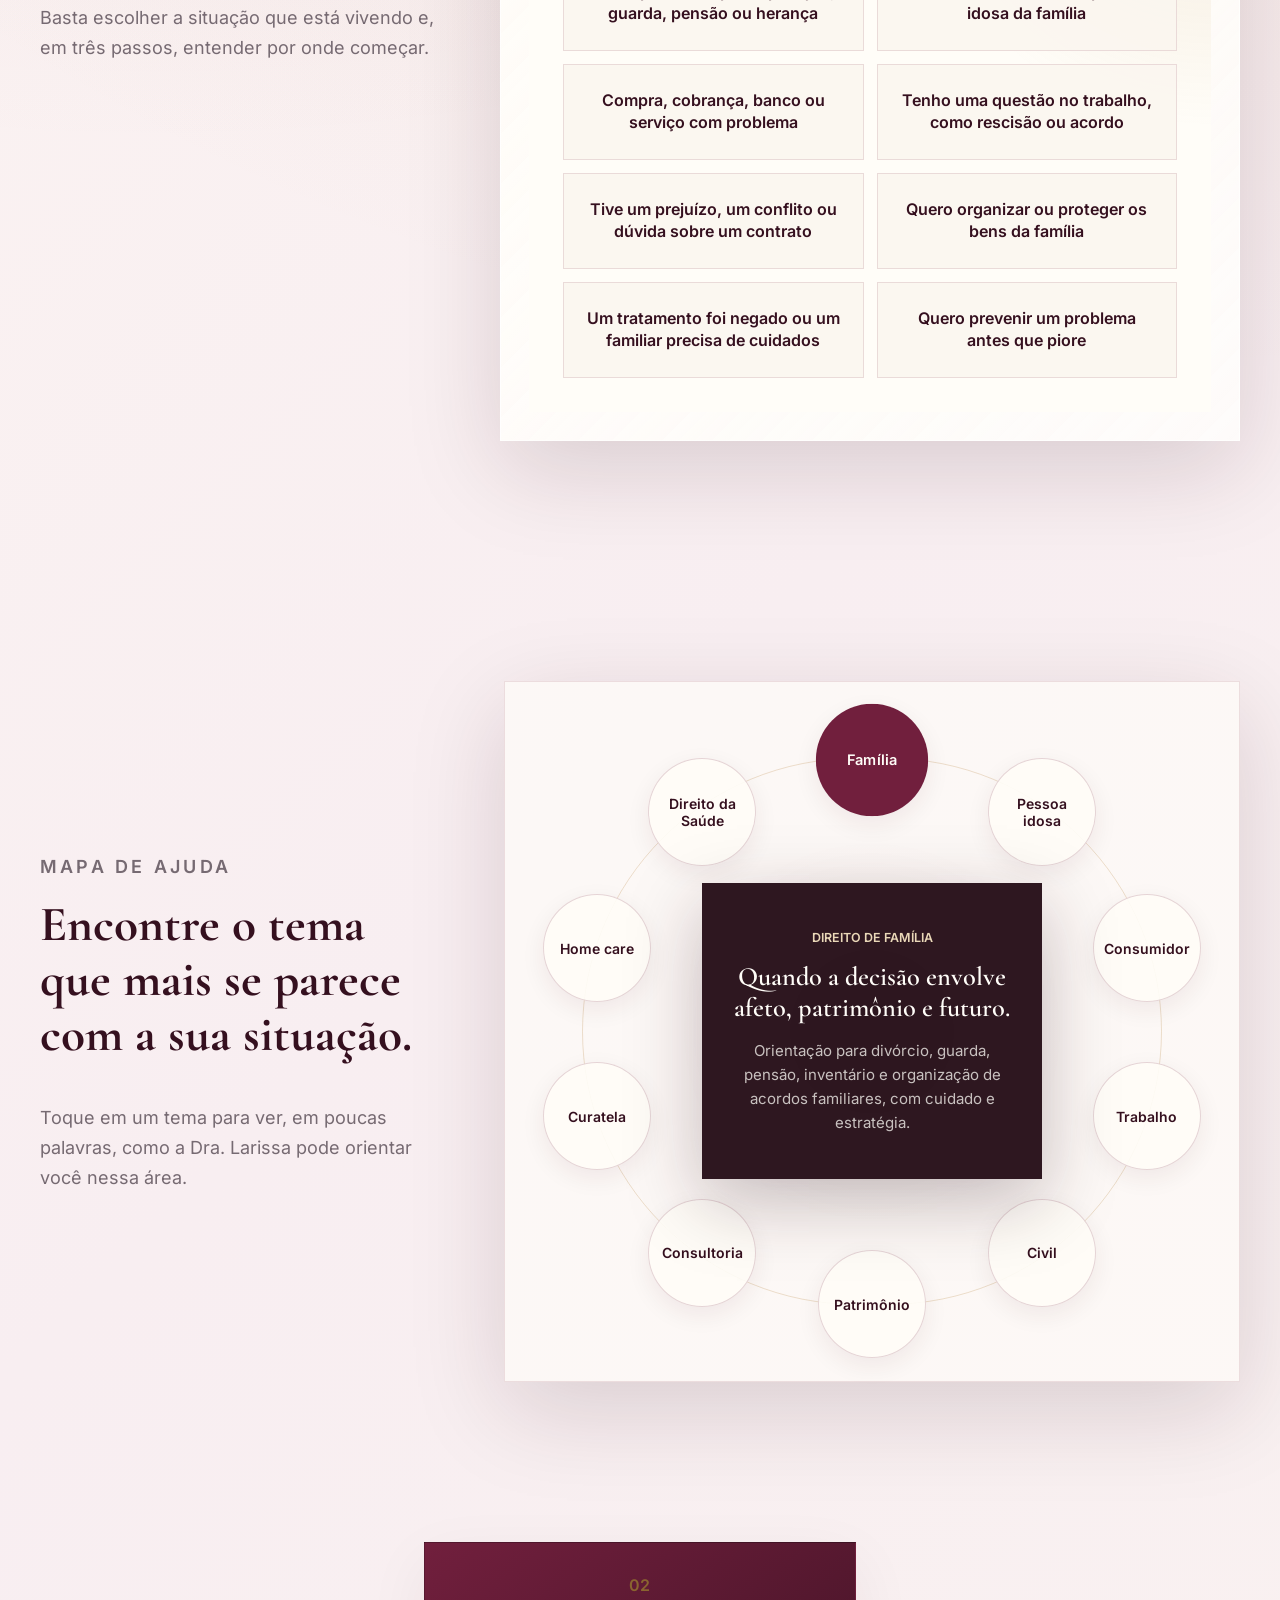
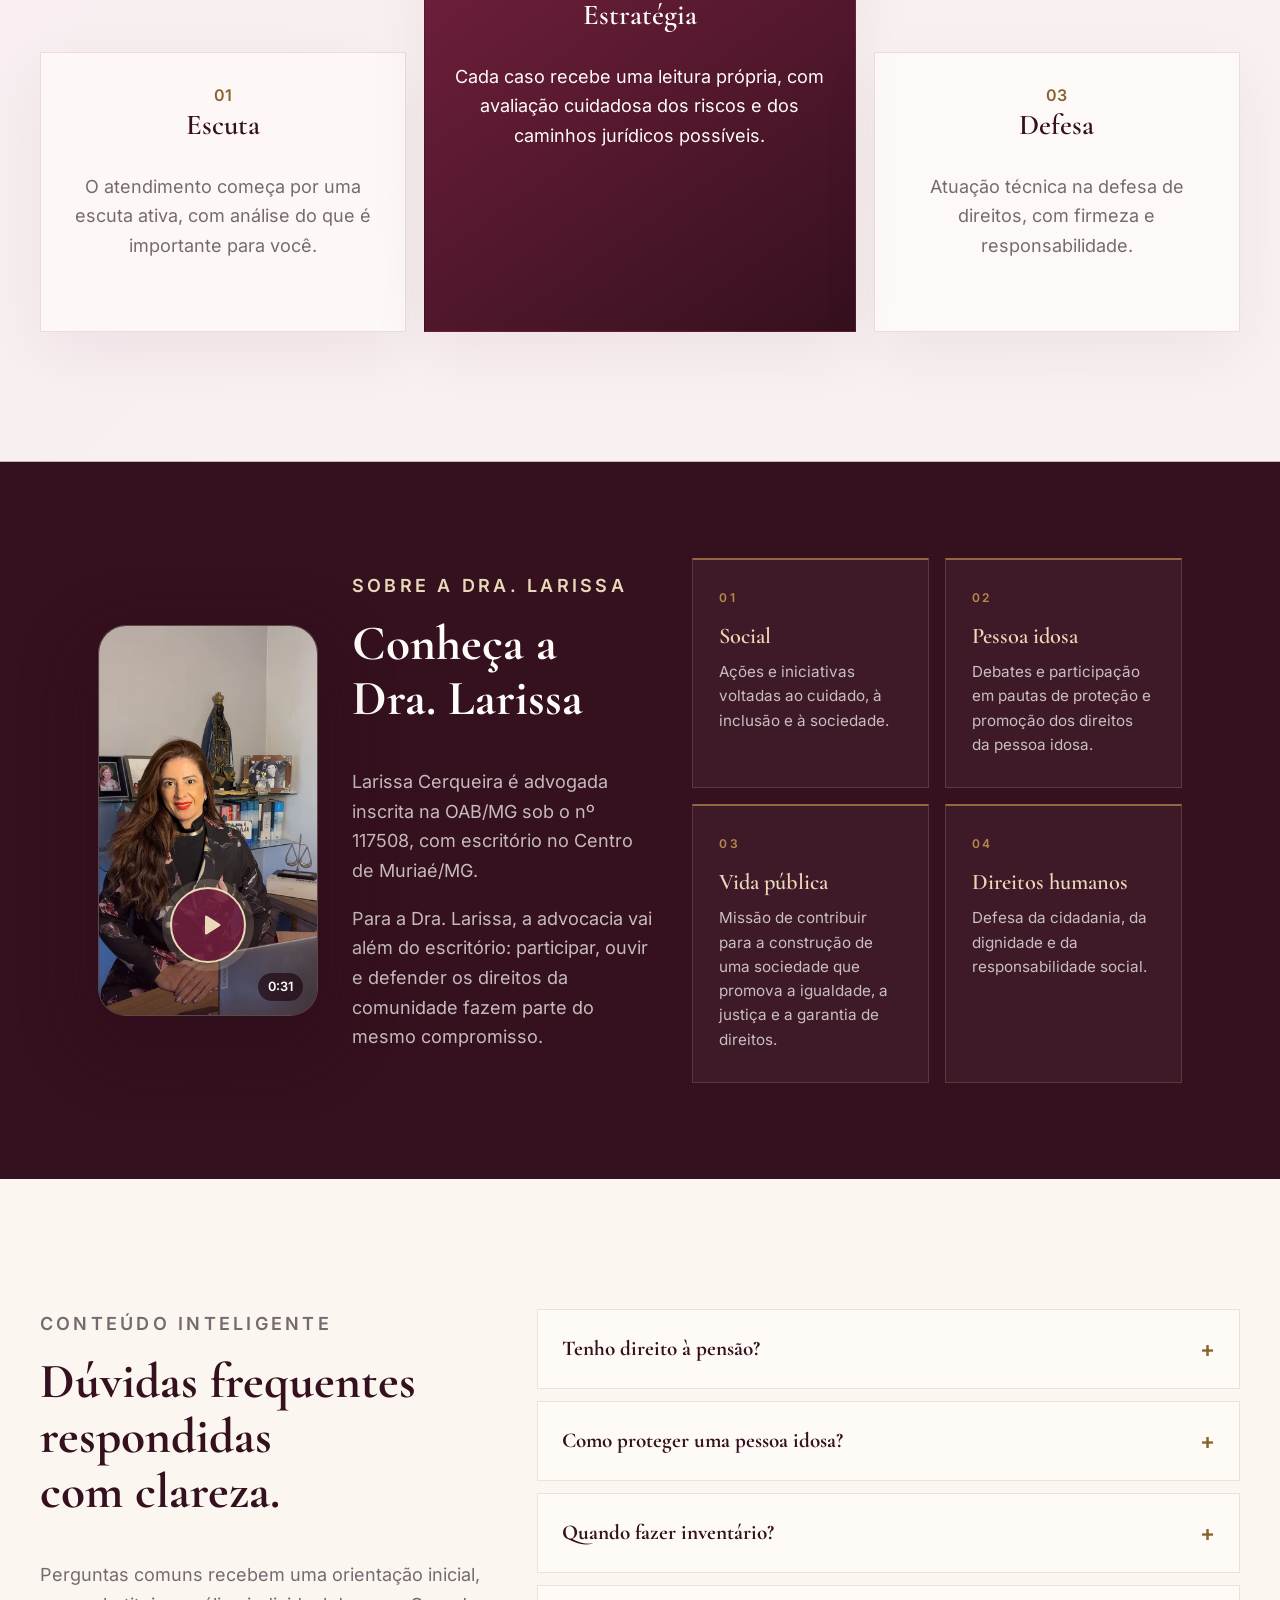
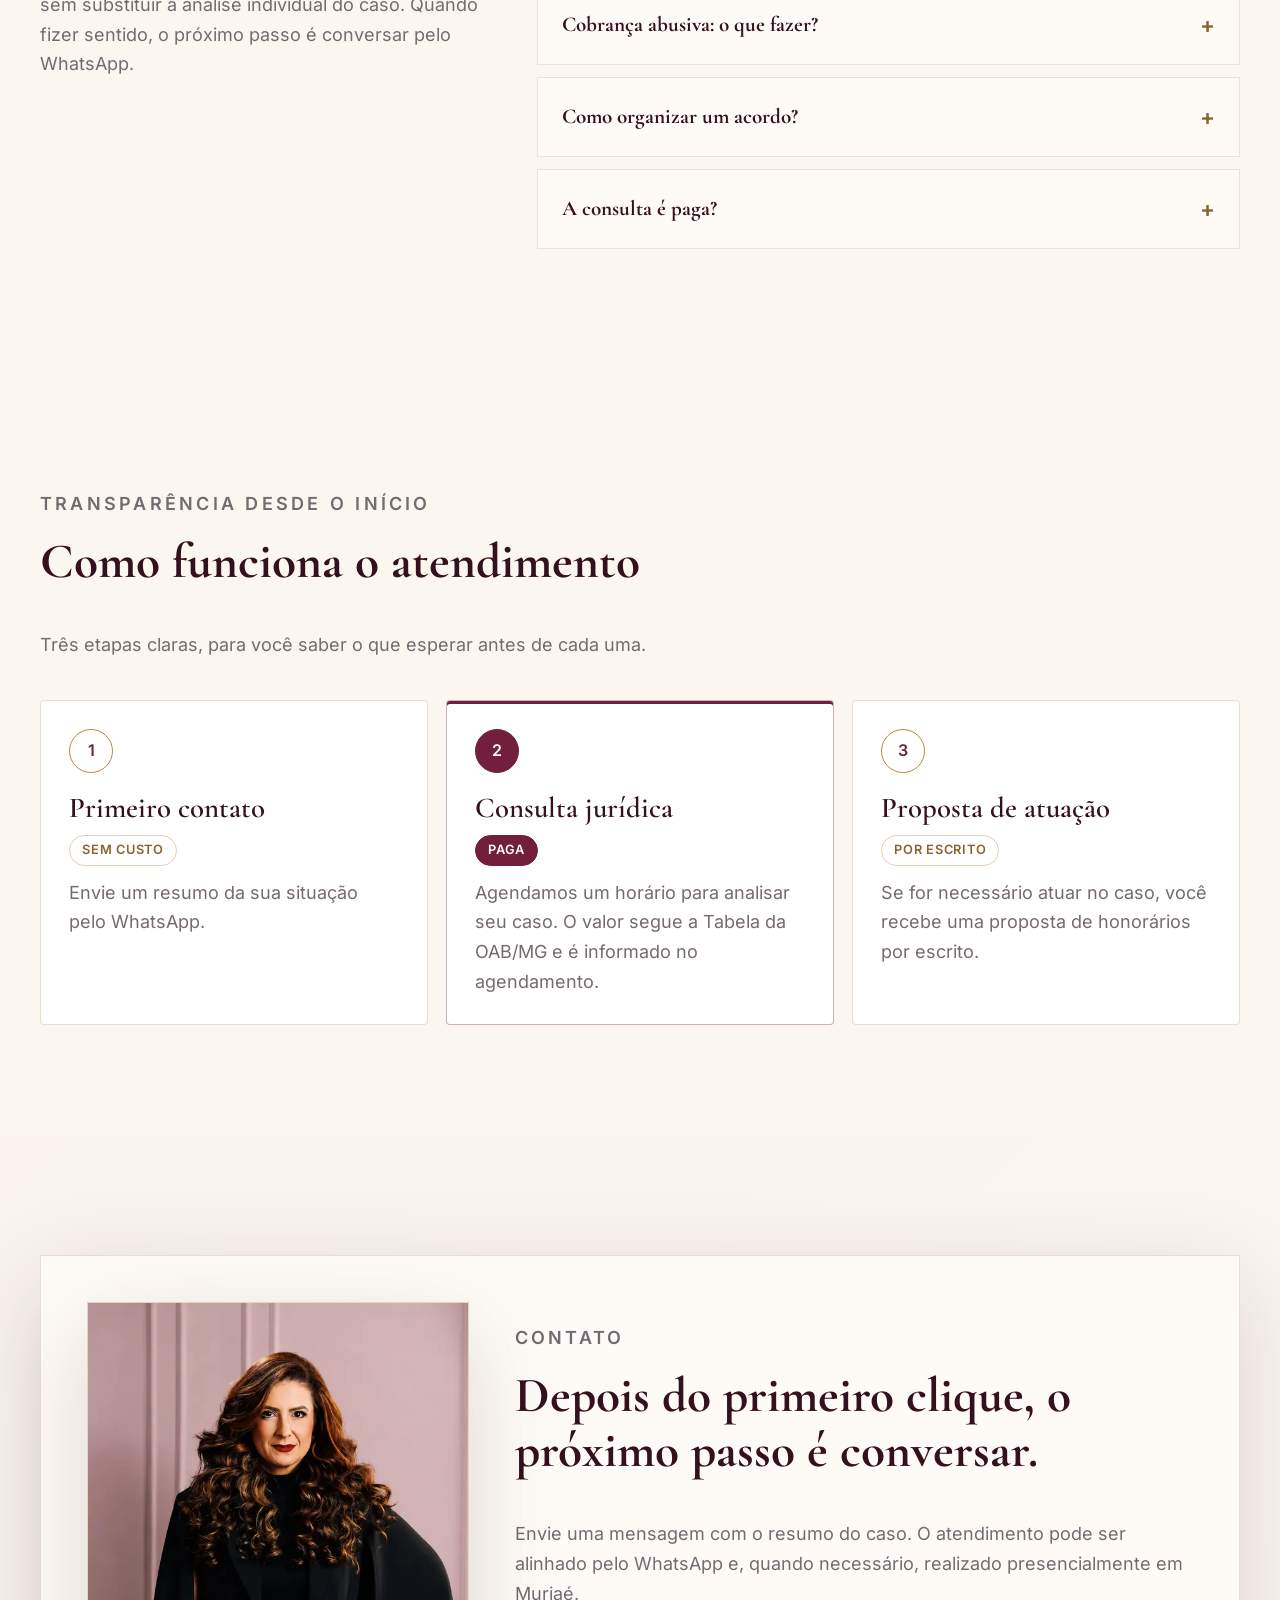
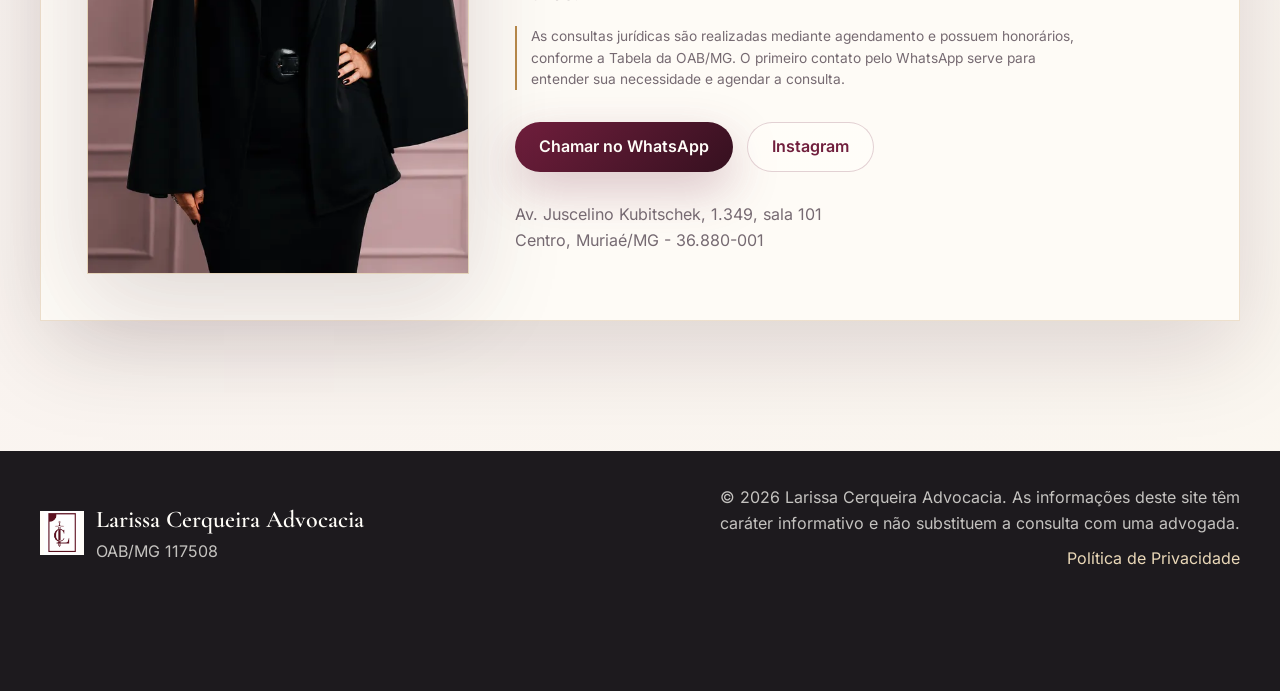
==== commit 880b69c7: "Give the hero more presence and polish Sobre and paid-consultation cues - Hero: name as refined head" ====
--- a/index.html
+++ b/index.html
@@ -143,7 +143,7 @@
       as="image"
       href="larissa-hero-600.webp"
       imagesrcset="larissa-hero-400.webp 400w, larissa-hero-600.webp 600w, larissa-hero-900.webp 900w"
-      imagesizes="(max-width: 720px) 200px, 260px"
+      imagesizes="(max-width: 720px) 200px, 340px"
       fetchpriority="high"
     />
     <link rel="stylesheet" href="styles.css" />
@@ -188,15 +188,22 @@
       <section class="hero" id="inicio">
         <div class="hero-copy">
           <p class="eyebrow">Advocacia humanizada e estratégica</p>
-          <h1>Advogada em Muriaé/MG para ajudar você a encontrar o caminho jurídico do seu momento.</h1>
+          <h1>
+            <span class="hero-name">Larissa Cerqueira</span>
+            <span class="hero-role">Advogada em Muriaé/MG</span>
+          </h1>
+          <span class="hero-rule" aria-hidden="true"></span>
           <p class="hero-text">
-            Uma experiência interativa para orientar o primeiro passo. Responda
-            algumas perguntas, veja a área indicada e fale com a Dra. Larissa
-            com mais clareza sobre o que precisa.
+            Orientação jurídica com escuta, técnica e estratégia para você
+            encontrar o caminho certo no seu momento. Responda algumas perguntas
+            e fale com a Dra. Larissa com mais clareza sobre o que precisa.
           </p>
           <div class="hero-actions">
             <a class="btn primary" href="#orientacao">Começar orientação inicial</a>
-            <a class="btn secondary" href="#mapa">Ver áreas de ajuda</a>
+            <a class="text-link" href="#sobre">
+              Conheça a Dra. Larissa
+              <svg viewBox="0 0 24 24" aria-hidden="true"><path d="M5 12h14M13 6l6 6-6 6" /></svg>
+            </a>
           </div>
         </div>
 
@@ -221,7 +228,7 @@
               <img
                 src="larissa-hero-600.webp"
                 srcset="larissa-hero-400.webp 400w, larissa-hero-600.webp 600w, larissa-hero-900.webp 900w"
-                sizes="(max-width: 720px) 200px, 260px"
+                sizes="(max-width: 720px) 200px, 340px"
                 alt="Dra. Larissa Cerqueira, advogada em Muriaé/MG, sorrindo"
                 width="900"
                 height="1352"
@@ -239,11 +246,18 @@
               </svg>
             </button>
           </div>
-          <div class="quote-card">
-            <strong>Garantia de direitos é meu lema.</strong>
+        </aside>
+
+        <div class="hero-bar">
+          <p class="hero-motto">
+            <strong>“Garantia de direitos é meu lema.”</strong>
             <span>Atendimento com escuta, técnica e coragem.</span>
-          </div>
-        </aside>
+          </p>
+          <p class="hero-contact">
+            <span>OAB/MG 117508</span>
+            <a href="tel:+5532999304225">(32) 99930-4225</a>
+          </p>
+        </div>
       </section>
 
       <section class="reach-section" id="atendimento">
@@ -551,22 +565,22 @@
           </p>
         </div>
         <div class="social-list">
-          <button type="button">
+          <article>
             <strong>Social</strong>
             <span>Ações e iniciativas voltadas ao cuidado, à inclusão e à sociedade.</span>
-          </button>
-          <button type="button">
+          </article>
+          <article>
             <strong>Pessoa idosa</strong>
             <span>Debates e participação em pautas de proteção e promoção dos direitos da pessoa idosa.</span>
-          </button>
-          <button type="button">
+          </article>
+          <article>
             <strong>Vida pública</strong>
             <span>Missão de contribuir para a construção de uma sociedade que promova a igualdade, a justiça e a garantia de direitos.</span>
-          </button>
-          <button type="button">
+          </article>
+          <article>
             <strong>Direitos humanos</strong>
             <span>Defesa da cidadania, da dignidade e da responsabilidade social.</span>
-          </button>
+          </article>
         </div>
       </section>
 
--- a/styles.css
+++ b/styles.css
@@ -1403,7 +1403,7 @@
   gap: 16px;
 }
 
-.social-list button {
+.social-list article {
   min-height: 200px;
   padding: 24px 28px;
   border: 1px solid rgba(234, 216, 184, 0.18);
@@ -1413,7 +1413,7 @@
   transition: transform 180ms ease, background 180ms ease;
 }
 
-.social-list button:hover {
+.social-list article:hover {
   transform: translateY(-5px);
   background: rgba(255, 255, 255, 0.1);
 }
@@ -1757,7 +1757,7 @@
     grid-template-columns: repeat(4, minmax(0, 1fr));
   }
 
-  .social-list button {
+  .social-list article {
     min-height: 180px;
   }
 
@@ -2385,7 +2385,7 @@
 /* ---------- Card hover: lift + soft shadow (opacity only) ---------- */
 .reach-cards article,
 .story-card,
-.social-list button,
+.social-list article,
 .process-card {
   position: relative;
   transition: transform 200ms ease;
@@ -2393,7 +2393,7 @@
 
 .reach-cards article::after,
 .story-card::after,
-.social-list button::after,
+.social-list article::after,
 .process-card::after {
   content: "";
   position: absolute;
@@ -2407,14 +2407,14 @@
 
 .reach-cards article:hover,
 .story-card:hover,
-.social-list button:hover,
+.social-list article:hover,
 .process-card:hover {
   transform: translateY(-3px);
 }
 
 .reach-cards article:hover::after,
 .story-card:hover::after,
-.social-list button:hover::after,
+.social-list article:hover::after,
 .process-card:hover::after {
   opacity: 1;
 }
@@ -2832,7 +2832,7 @@
 
   .reach-cards article:hover,
   .story-card:hover,
-  .social-list button:hover,
+  .social-list article:hover,
   .process-card:hover {
     transform: none;
   }
@@ -2884,3 +2884,357 @@
     translate: 0 -50%;
   }
 }
+
+/* ==================== Round 4: presence & polish ==================== */
+
+/* Same variable font file, one more instance for the refined headline. */
+@font-face {
+  font-family: "Cormorant Garamond";
+  font-style: normal;
+  font-weight: 500;
+  font-display: swap;
+  src: url("/fonts/cormorant-garamond-latin.woff2") format("woff2");
+}
+
+/* ---------- Header: refined, letter-spaced navigation ---------- */
+.nav {
+  gap: 30px;
+  font-size: 0.76rem;
+  font-weight: 600;
+  letter-spacing: 0.14em;
+  text-transform: uppercase;
+}
+
+@media (min-width: 1360px) {
+  .site-header,
+  .hero {
+    width: min(1320px, calc(100% - 48px));
+  }
+}
+
+/* ---------- Hero ---------- */
+@media (min-width: 1041px) {
+  .hero {
+    grid-template-columns: minmax(0, 0.9fr) minmax(0, 1.1fr);
+    gap: 32px;
+    min-height: calc(100vh - 100px);
+    padding: 40px 0 0;
+  }
+}
+
+.portrait-orbit {
+  width: min(100%, 680px);
+}
+
+.hero h1 {
+  max-width: none;
+  margin-bottom: 0;
+  font-size: clamp(3rem, 3.4vw + 1rem, 5rem);
+  font-weight: 500;
+  line-height: 1.04;
+  letter-spacing: -0.015em;
+}
+
+.hero-name {
+  display: block;
+}
+
+.hero-role {
+  display: block;
+  margin-top: 0.5em;
+  color: var(--wine);
+  font-family: var(--sans);
+  font-size: clamp(0.82rem, 0.3vw + 0.75rem, 0.95rem);
+  font-weight: 600;
+  letter-spacing: 0.2em;
+  line-height: 1.4;
+  text-transform: uppercase;
+}
+
+.hero-rule {
+  display: block;
+  width: 64px;
+  height: 1px;
+  margin: 30px 0 26px;
+  background: var(--gold);
+}
+
+.hero-text {
+  max-width: 46ch;
+}
+
+.hero-actions {
+  align-items: center;
+  gap: 28px;
+}
+
+.text-link {
+  display: inline-flex;
+  align-items: center;
+  gap: 10px;
+  min-height: 44px;
+  color: var(--wine-deep);
+  font-size: 0.8rem;
+  font-weight: 600;
+  letter-spacing: 0.16em;
+  text-transform: uppercase;
+}
+
+.text-link svg {
+  width: 18px;
+  height: 18px;
+  fill: none;
+  stroke: var(--gold);
+  stroke-width: 1.6;
+  stroke-linecap: round;
+  stroke-linejoin: round;
+  transition: transform 200ms ease;
+}
+
+.text-link:hover svg,
+.text-link:focus-visible svg {
+  transform: translateX(4px);
+}
+
+.hero-bar {
+  grid-column: 1 / -1;
+  display: flex;
+  align-items: center;
+  justify-content: space-between;
+  gap: 24px;
+  margin-top: 8px;
+  padding: 20px 0 26px;
+  border-top: 1px solid rgba(113, 31, 61, 0.14);
+}
+
+.hero-bar p {
+  margin: 0;
+}
+
+.hero-motto strong {
+  color: var(--wine-deep);
+  font-family: var(--serif);
+  font-size: 1.3rem;
+  font-weight: 600;
+}
+
+.hero-motto span {
+  margin-left: 14px;
+  color: var(--muted);
+  font-size: 0.9rem;
+}
+
+.hero-contact {
+  display: flex;
+  align-items: center;
+  gap: 22px;
+  color: var(--muted);
+  font-size: 0.82rem;
+  font-weight: 600;
+  letter-spacing: 0.12em;
+}
+
+.hero-contact a {
+  display: inline-flex;
+  align-items: center;
+  min-height: 44px;
+  color: var(--wine-deep);
+}
+
+/* ---------- Orbit: bigger photo, livelier but calm motion ---------- */
+.portrait-orbit {
+  --chip-w: 150px;
+}
+
+.orbit-chip {
+  border-color: rgba(184, 138, 74, 0.55);
+  box-shadow: 0 10px 28px rgba(53, 16, 31, 0.12);
+  font-size: 0.82rem;
+  padding: 0 13px;
+}
+
+.orbit-wheel {
+  animation-duration: 48s;
+}
+
+.orbit-spin {
+  animation-duration: 48s;
+}
+
+.orbit-dashed {
+  animation-duration: 70s;
+}
+
+@container orbit (min-width: 470px) {
+  .orbit-ring {
+    border: 1.5px solid rgba(184, 138, 74, 0.6);
+    box-shadow: 0 0 24px rgba(184, 138, 74, 0.16), inset 0 0 24px rgba(184, 138, 74, 0.1);
+  }
+
+  .orbit-dashed {
+    border-color: rgba(184, 138, 74, 0.5);
+  }
+
+  .orbit-halo {
+    background: radial-gradient(
+      circle at 50% 50%,
+      rgba(184, 138, 74, 0.4) 0,
+      rgba(234, 216, 184, 0.3) 24%,
+      rgba(184, 138, 74, 0.1) 38%,
+      transparent 52%
+    );
+  }
+
+  .orbit-satellite {
+    left: -6px;
+    top: -6px;
+    width: 12px;
+    height: 12px;
+    box-shadow: 0 0 0 7px rgba(184, 138, 74, 0.2), 0 0 18px rgba(184, 138, 74, 0.55);
+  }
+
+  .portrait-image {
+    border: 0;
+    box-shadow:
+      0 0 0 6px rgba(255, 253, 248, 0.9),
+      0 0 0 7.5px rgba(184, 138, 74, 0.75),
+      0 0 0 16px rgba(184, 138, 74, 0.1),
+      0 30px 70px rgba(53, 16, 31, 0.28);
+  }
+}
+
+/* ---------- Sobre: aligned commitment cards ---------- */
+.social-list {
+  counter-reset: commitment;
+  align-items: stretch;
+}
+
+.social-list article {
+  display: flex;
+  flex-direction: column;
+  justify-content: flex-start;
+  min-height: 0;
+  padding: 28px 26px 30px;
+  border: 1px solid rgba(234, 216, 184, 0.16);
+  border-top: 2px solid rgba(184, 138, 74, 0.7);
+  background: rgba(255, 255, 255, 0.045);
+  text-align: left;
+  counter-increment: commitment;
+}
+
+.social-list article::before {
+  content: counter(commitment, decimal-leading-zero);
+  margin-bottom: 16px;
+  color: var(--gold);
+  font-family: var(--sans);
+  font-size: 0.75rem;
+  font-weight: 600;
+  letter-spacing: 0.18em;
+}
+
+.social-list strong {
+  margin-bottom: 10px;
+  font-size: 1.4rem;
+}
+
+.social-list span {
+  font-size: 0.95rem;
+  line-height: 1.6;
+}
+
+/* ---------- Como funciona: numbers and the paid step ---------- */
+.process-number {
+  font-family: var(--sans);
+  font-size: 1rem;
+  font-weight: 600;
+  font-variant-numeric: lining-nums;
+}
+
+.process-card:nth-child(2) {
+  border-color: rgba(113, 31, 61, 0.35);
+  box-shadow: inset 0 3px 0 var(--wine);
+}
+
+.process-card:nth-child(2) .process-number {
+  border-color: var(--wine);
+  color: var(--ivory);
+  background: var(--wine);
+}
+
+/* ---------- Responsive ---------- */
+@media (max-width: 1040px) {
+  .hero-bar {
+    flex-wrap: wrap;
+  }
+}
+
+@media (max-width: 720px) {
+  .hero-bar {
+    order: 3;
+    flex-direction: column;
+    align-items: flex-start;
+    gap: 6px;
+    margin-top: 6px;
+  }
+
+  .hero-motto span {
+    display: block;
+    margin: 4px 0 0;
+  }
+
+  .hero-actions {
+    gap: 8px;
+  }
+
+  .text-link {
+    justify-content: center;
+  }
+
+  .hero h1 {
+    font-size: clamp(2.75rem, 10vw + 0.5rem, 3.4rem);
+  }
+
+  .hero-rule {
+    margin: 22px 0 20px;
+  }
+}
+
+.hero h1 {
+  font-size: clamp(3.25rem, 4.6vw + 1rem, 6.25rem);
+  line-height: 0.98;
+}
+
+.portrait-orbit {
+  width: min(100%, 640px);
+}
+
+@media (max-width: 720px) {
+  .hero h1 {
+    font-size: clamp(2.9rem, 11vw + 0.25rem, 3.6rem);
+  }
+}
+
+@media (min-width: 721px) {
+  /* Leave room for the floating assistant button. */
+  .hero-bar {
+    padding-right: 180px;
+  }
+}
+
+/* Seamless wine band (no lighter box inside it). */
+.social-section {
+  background: var(--wine-deep);
+}
+
+/* Keep chips clear of the photo's gold frame (frame ring is 7.5px). */
+@container orbit (min-width: 470px) {
+  .orbit-wheel {
+    --pw: calc(var(--r) * 2 - var(--chip-w) - 54px);
+    --ph: calc(var(--r) * 2 - var(--chip-h) - 130px);
+  }
+
+  .portrait-image {
+    width: calc(var(--r) * 2 - var(--chip-w) - 54px);
+    height: calc(var(--r) * 2 - var(--chip-h) - 130px);
+  }
+}
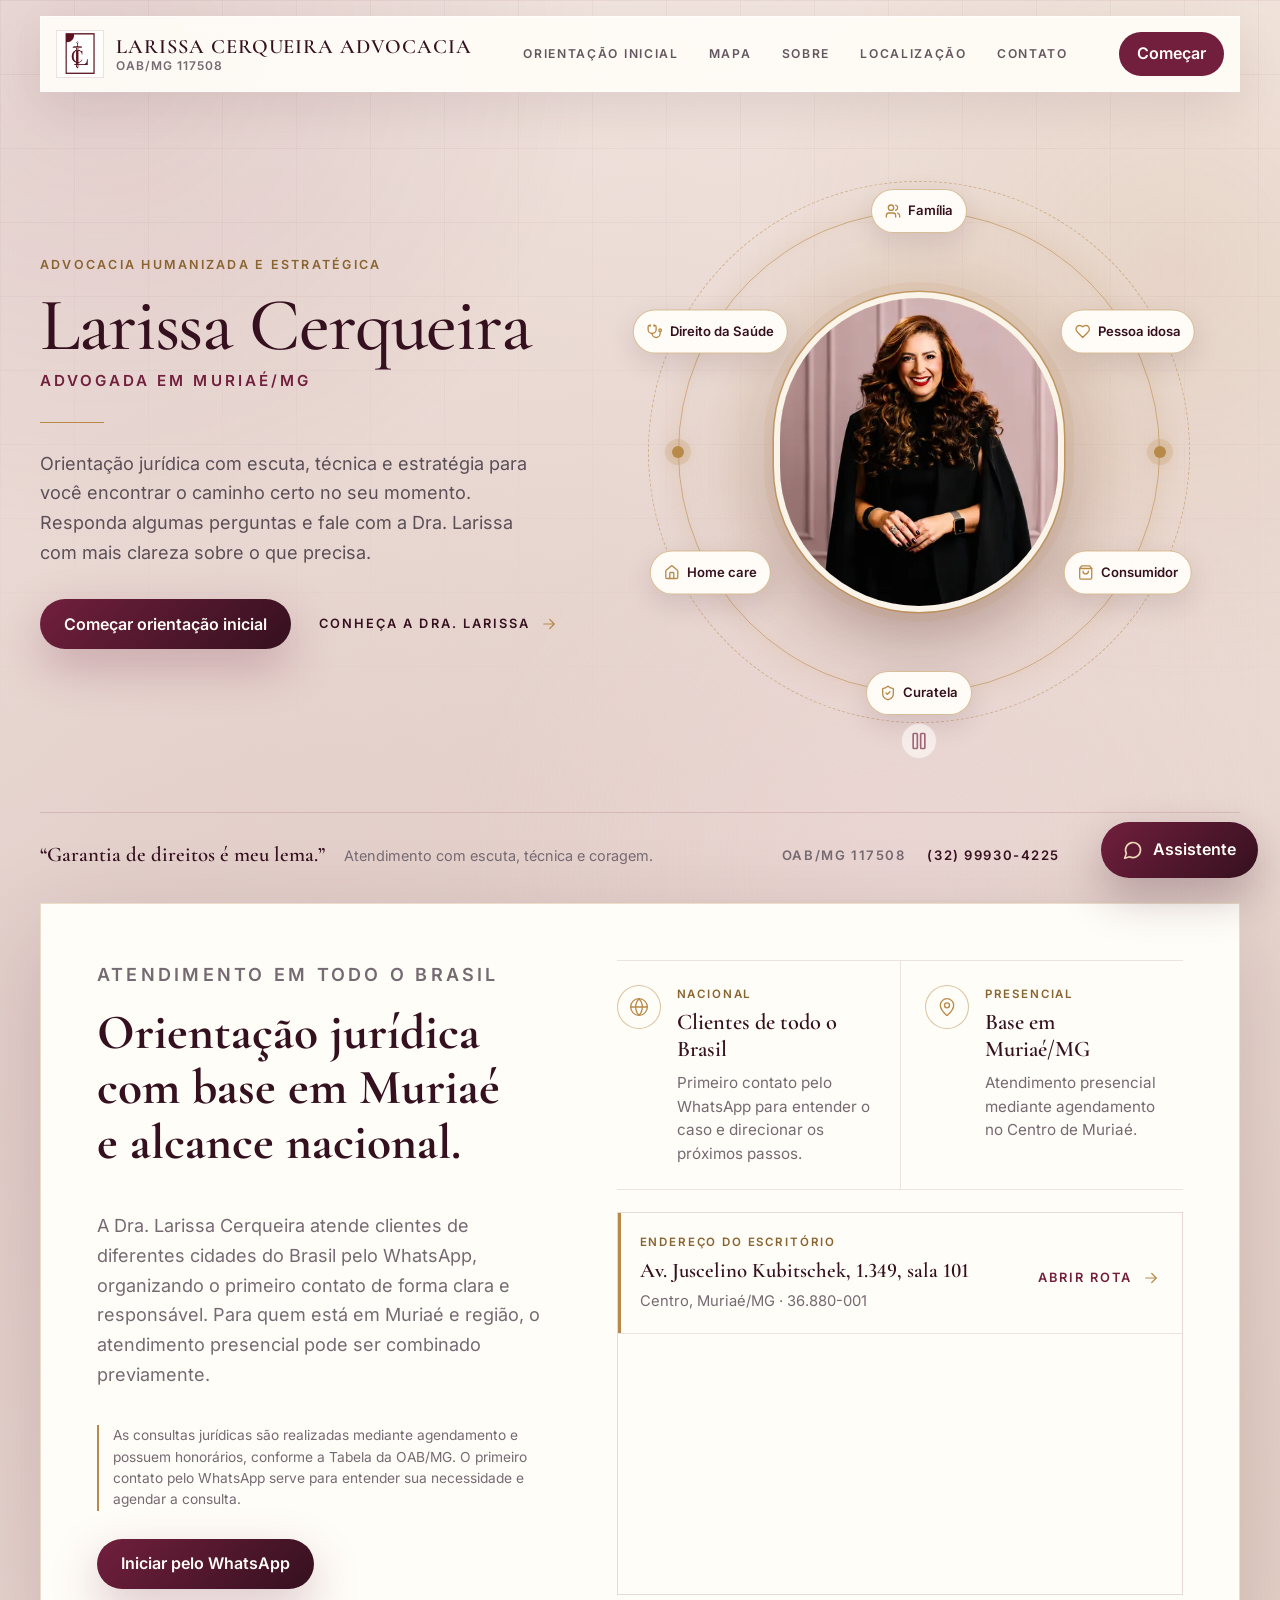
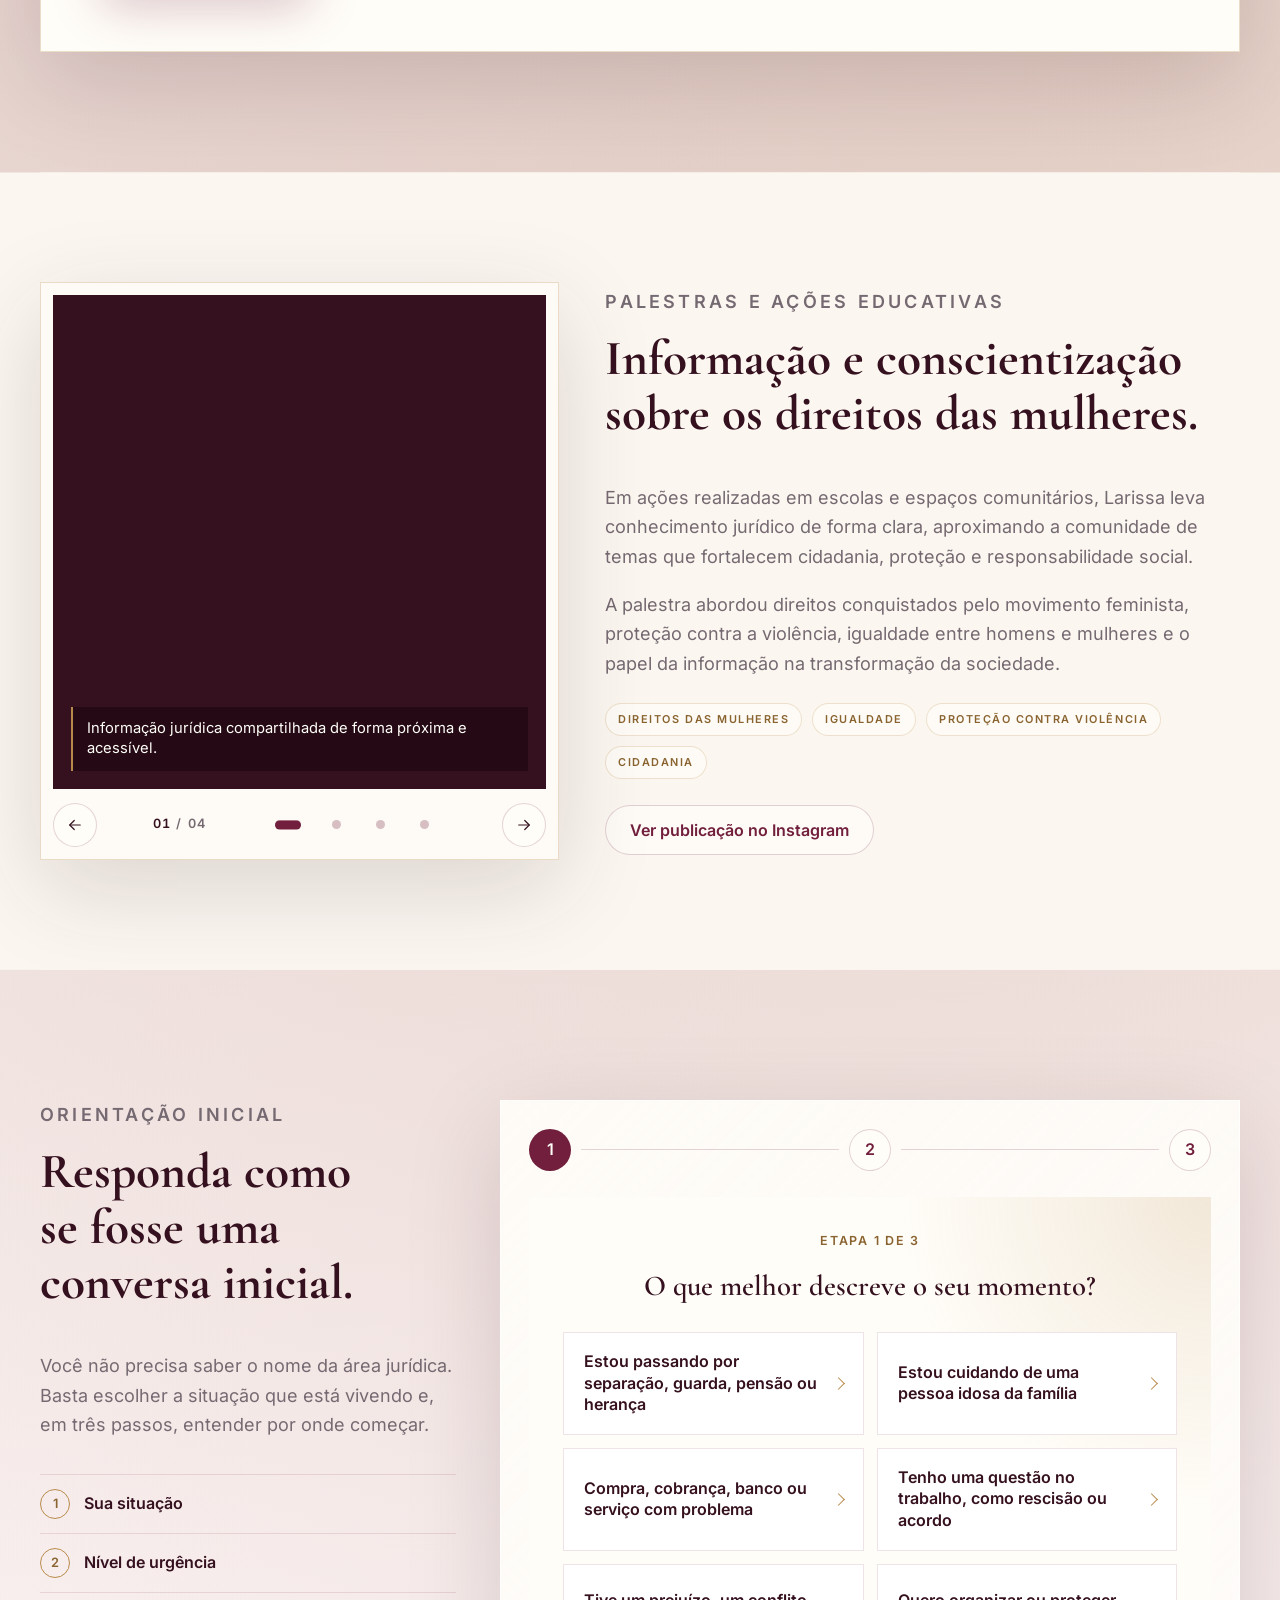
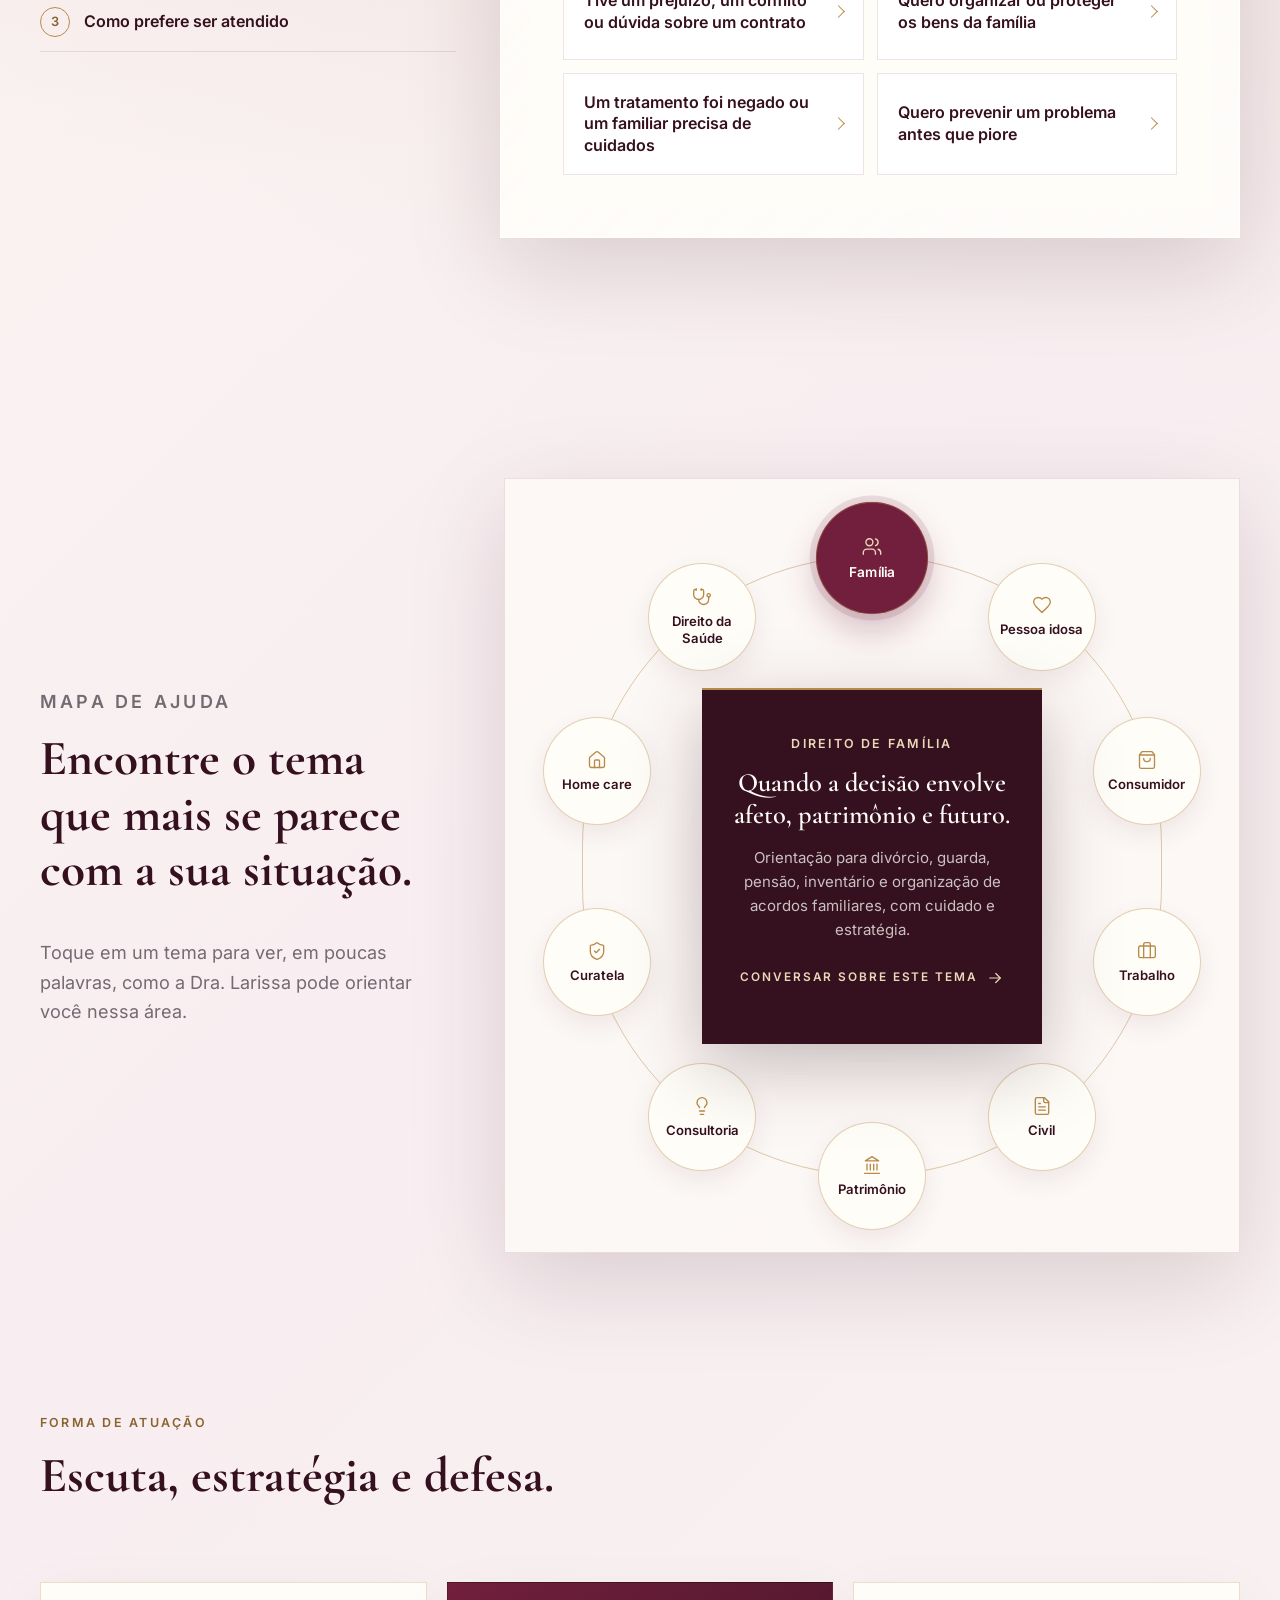
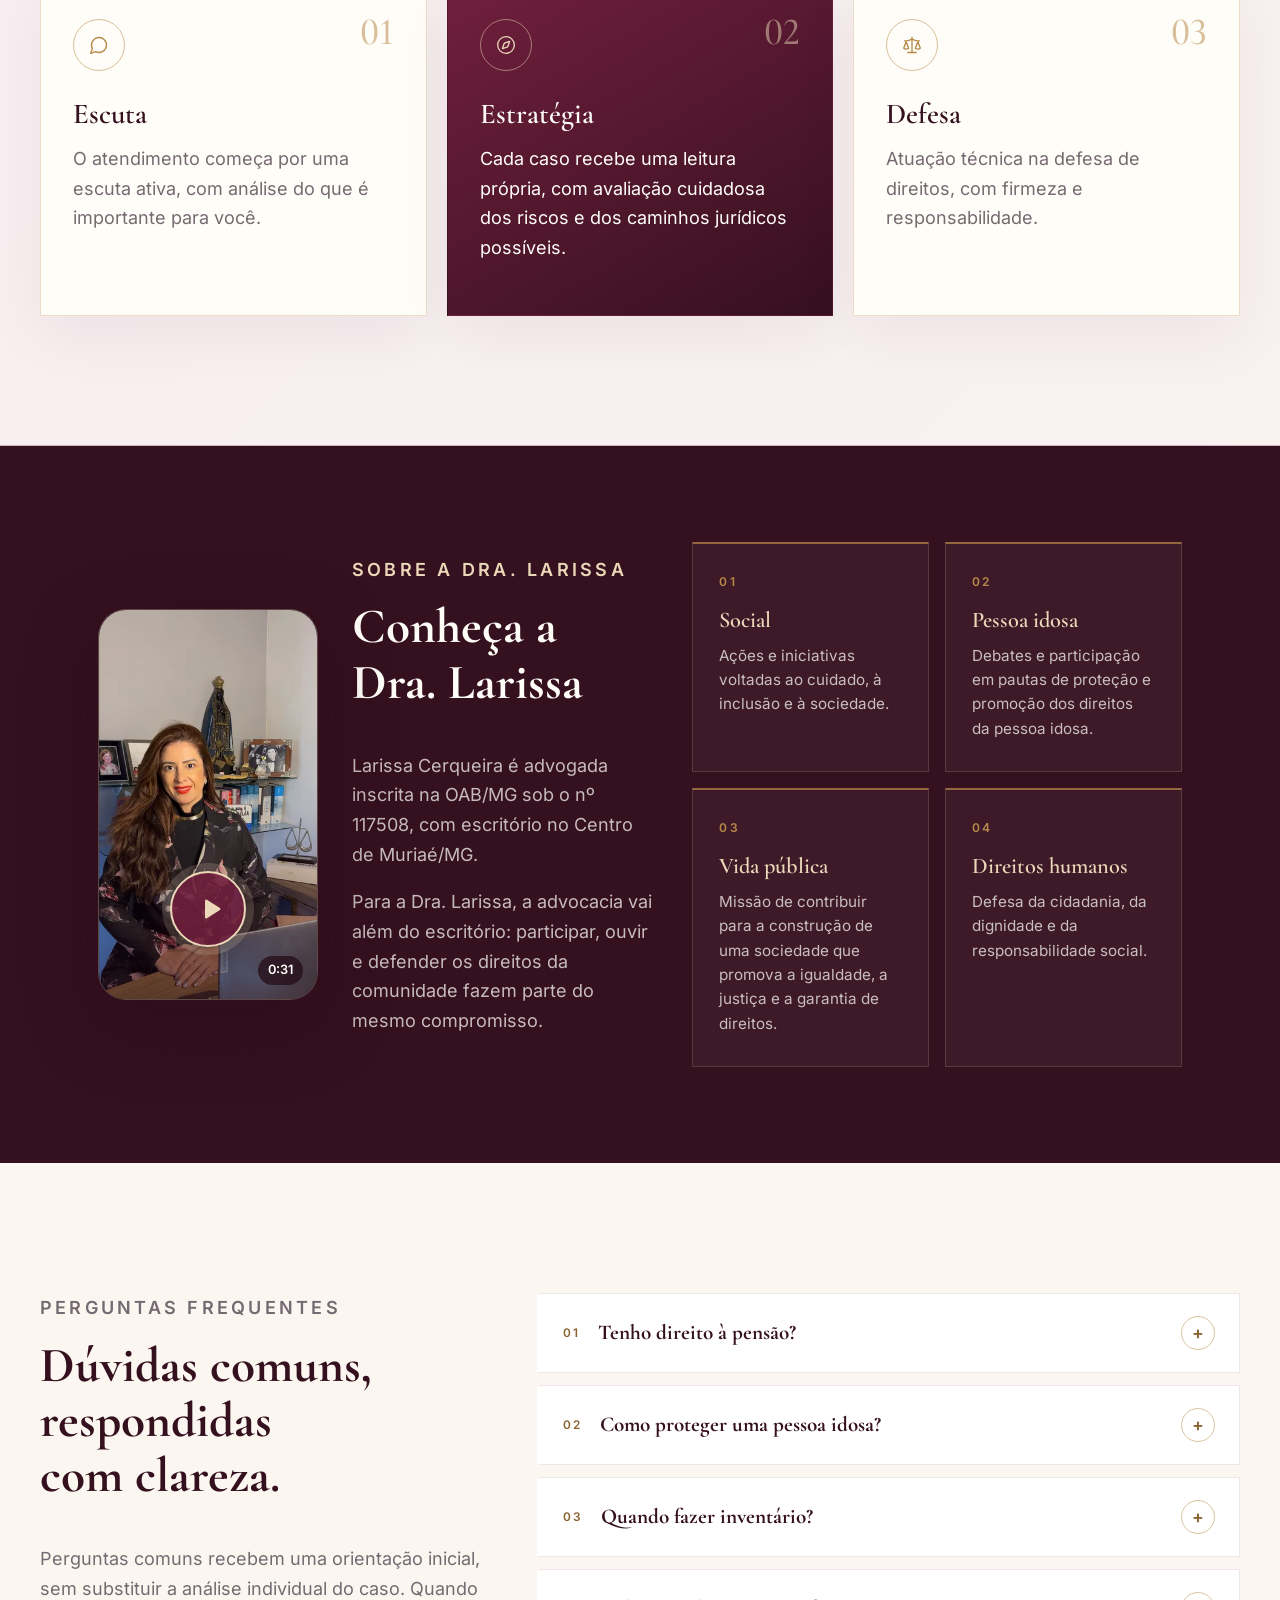
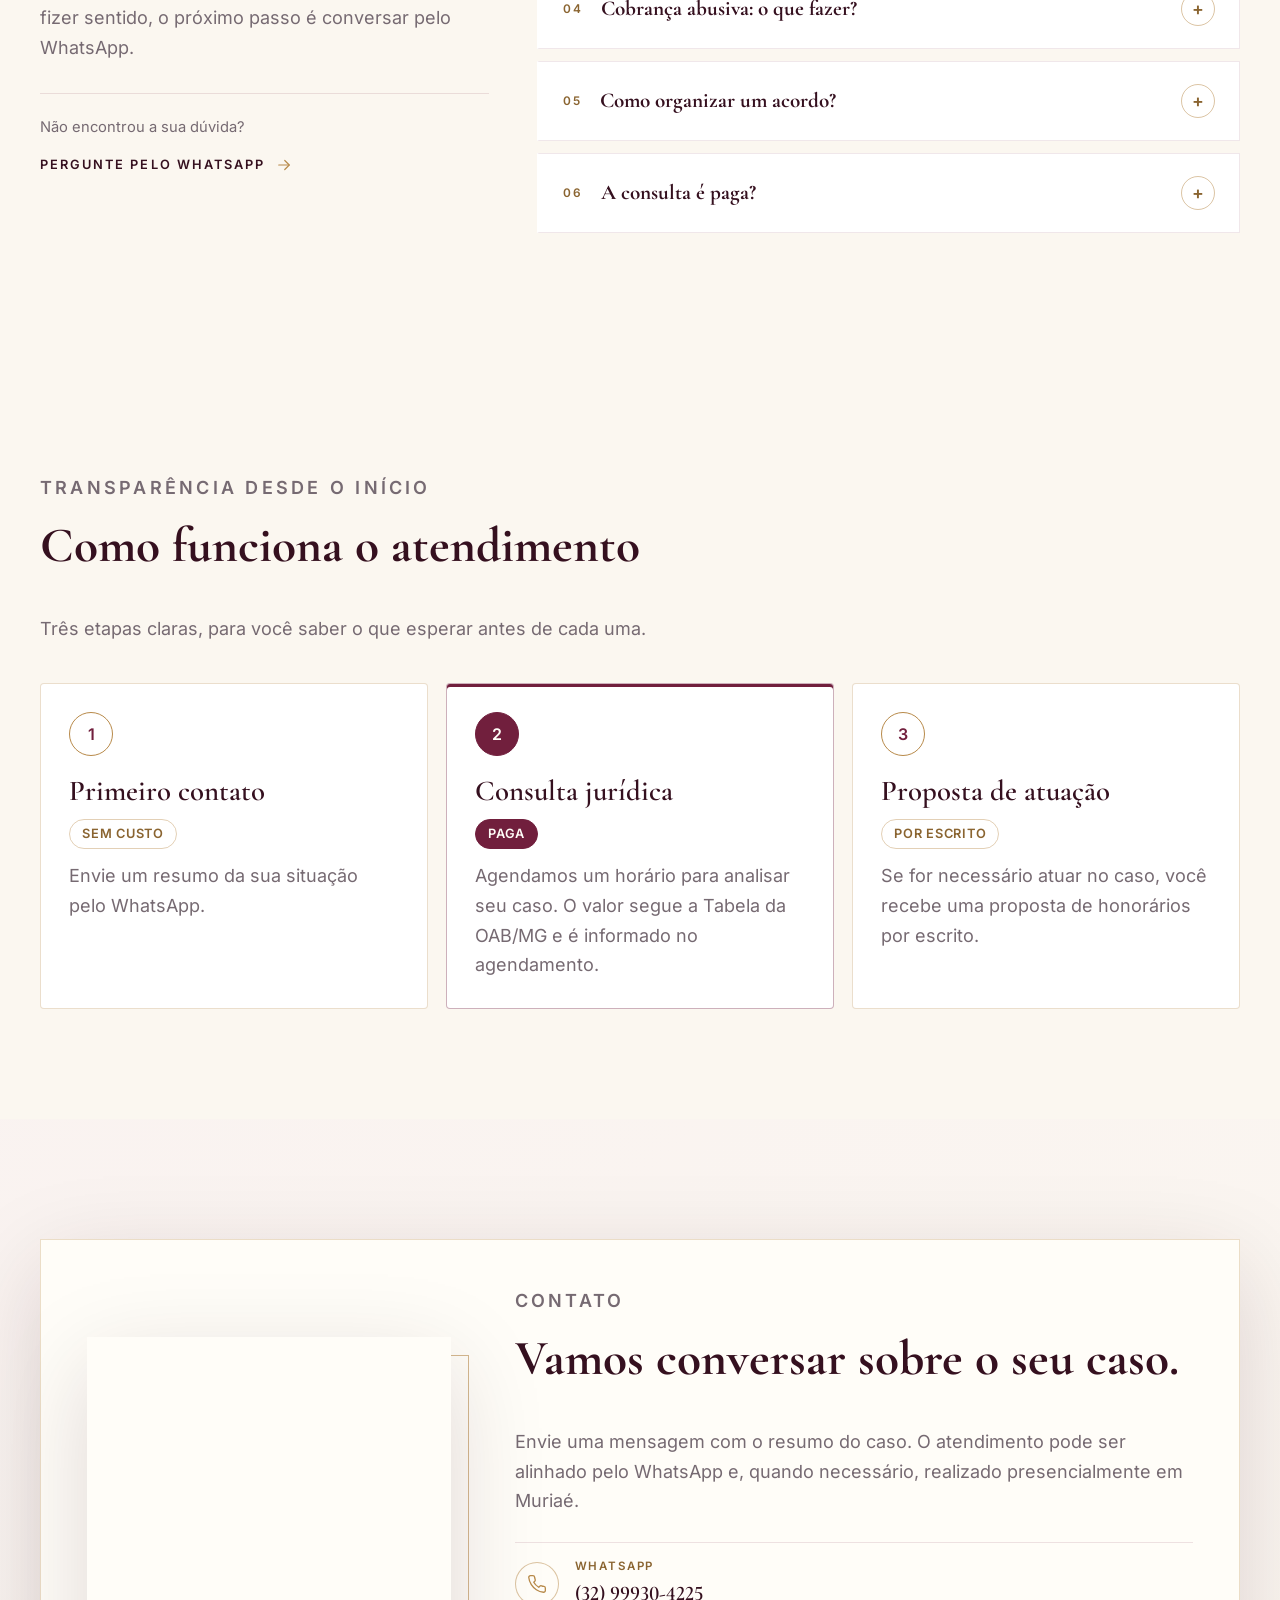
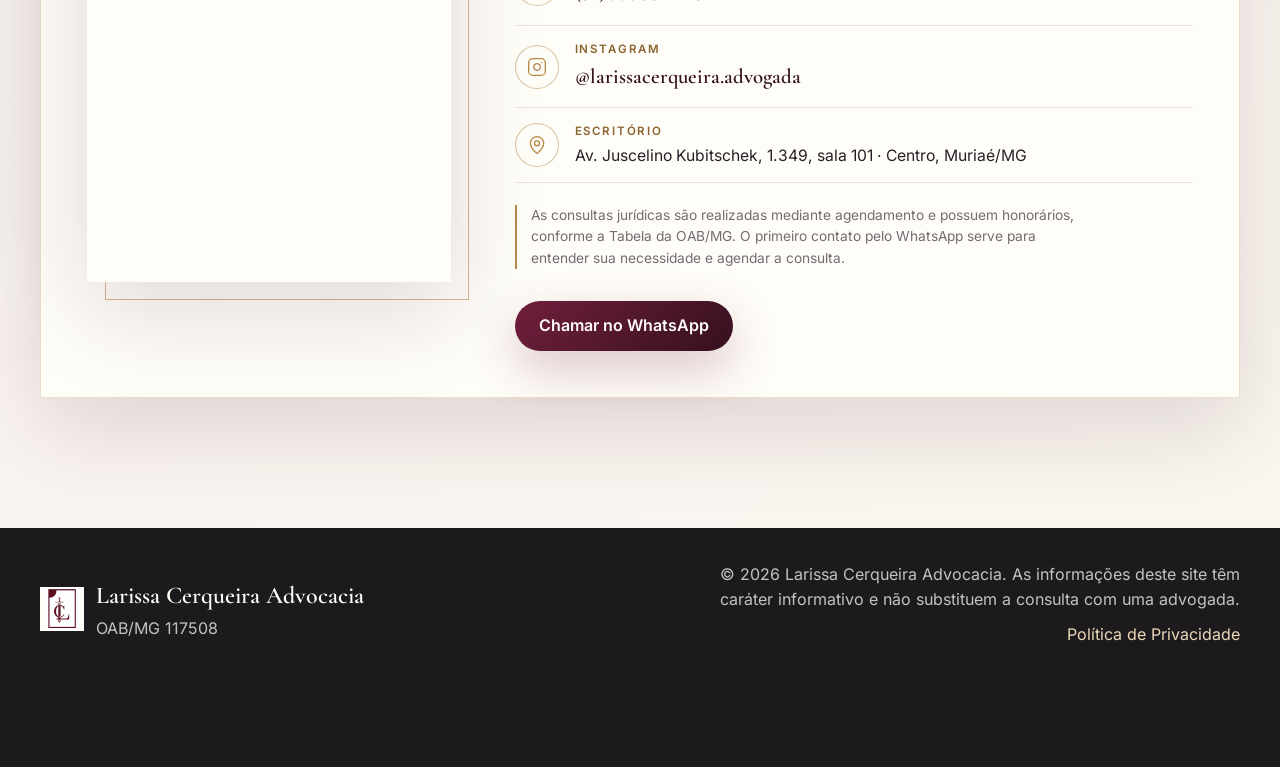
==== commit db67758f: "Polish content sections to match the new hero - Atendimento: side-by-side national/in-person points " ====
--- a/index.html
+++ b/index.html
@@ -157,6 +157,17 @@
       <symbol id="i-shield" viewBox="0 0 24 24"><path d="M20 13c0 5-3.5 7.5-7.66 8.95a1 1 0 0 1-.67-.01C7.5 20.5 4 18 4 13V6a1 1 0 0 1 1-1c2 0 4.5-1.2 6.24-2.72a1.17 1.17 0 0 1 1.52 0C14.51 3.81 17 5 19 5a1 1 0 0 1 1 1z"/><path d="m9 12 2 2 4-4"/></symbol>
       <symbol id="i-house" viewBox="0 0 24 24"><path d="M15 21v-8a1 1 0 0 0-1-1h-4a1 1 0 0 0-1 1v8"/><path d="M3 10a2 2 0 0 1 .709-1.528l7-5.999a2 2 0 0 1 2.582 0l7 5.999A2 2 0 0 1 21 10v9a2 2 0 0 1-2 2H5a2 2 0 0 1-2-2z"/></symbol>
       <symbol id="i-stethoscope" viewBox="0 0 24 24"><path d="M11 2v2"/><path d="M5 2v2"/><path d="M5 3H4a2 2 0 0 0-2 2v4a6 6 0 0 0 12 0V5a2 2 0 0 0-2-2h-1"/><path d="M8 15a6 6 0 0 0 12 0v-3"/><circle cx="20" cy="10" r="2"/></symbol>
+      <symbol id="i-globe" viewBox="0 0 24 24"><circle cx="12" cy="12" r="10"/><path d="M12 2a14.5 14.5 0 0 0 0 20 14.5 14.5 0 0 0 0-20"/><path d="M2 12h20"/></symbol>
+      <symbol id="i-pin" viewBox="0 0 24 24"><path d="M20 10c0 4.993-5.539 10.193-7.399 11.799a1 1 0 0 1-1.202 0C9.539 20.193 4 14.993 4 10a8 8 0 0 1 16 0"/><circle cx="12" cy="10" r="3"/></symbol>
+      <symbol id="i-arrow" viewBox="0 0 24 24"><path d="M5 12h14"/><path d="m13 6 6 6-6 6"/></symbol>
+      <symbol id="i-phone" viewBox="0 0 24 24"><path d="M22 16.92v3a2 2 0 0 1-2.18 2 19.79 19.79 0 0 1-8.63-3.07 19.5 19.5 0 0 1-6-6 19.79 19.79 0 0 1-3.07-8.67A2 2 0 0 1 4.11 2h3a2 2 0 0 1 2 1.72 12.84 12.84 0 0 0 .7 2.81 2 2 0 0 1-.45 2.11L8.09 9.91a16 16 0 0 0 6 6l1.27-1.27a2 2 0 0 1 2.11-.45 12.84 12.84 0 0 0 2.81.7A2 2 0 0 1 22 16.92z"/></symbol>
+      <symbol id="i-instagram" viewBox="0 0 24 24"><rect width="20" height="20" x="2" y="2" rx="5" ry="5"/><path d="M16 11.37A4 4 0 1 1 12.63 8 4 4 0 0 1 16 11.37z"/><path d="M17.5 6.5h.01"/></symbol>
+      <symbol id="i-briefcase" viewBox="0 0 24 24"><path d="M16 20V4a2 2 0 0 0-2-2h-4a2 2 0 0 0-2 2v16"/><rect width="20" height="14" x="2" y="6" rx="2"/></symbol>
+      <symbol id="i-file" viewBox="0 0 24 24"><path d="M15 2H6a2 2 0 0 0-2 2v16a2 2 0 0 0 2 2h12a2 2 0 0 0 2-2V7Z"/><path d="M14 2v4a2 2 0 0 0 2 2h4"/><path d="M16 13H8"/><path d="M16 17H8"/><path d="M10 9H8"/></symbol>
+      <symbol id="i-landmark" viewBox="0 0 24 24"><path d="M3 22h18"/><path d="M6 18v-7"/><path d="M10 18v-7"/><path d="M14 18v-7"/><path d="M18 18v-7"/><path d="M12 2 20 7H4z"/></symbol>
+      <symbol id="i-bulb" viewBox="0 0 24 24"><path d="M15 14c.2-1 .7-1.7 1.5-2.5 1-.9 1.5-2.2 1.5-3.5A6 6 0 0 0 6 8c0 1 .2 2.2 1.5 3.5.7.7 1.3 1.5 1.5 2.5"/><path d="M9 18h6"/><path d="M10 22h4"/></symbol>
+      <symbol id="i-compass" viewBox="0 0 24 24"><circle cx="12" cy="12" r="10"/><path d="m16.24 7.76-1.804 5.411a2 2 0 0 1-1.265 1.265L7.76 16.24l1.804-5.411a2 2 0 0 1 1.265-1.265z"/></symbol>
+      <symbol id="i-scale" viewBox="0 0 24 24"><path d="m16 16 3-8 3 8c-.87.65-1.92 1-3 1s-2.13-.35-3-1Z"/><path d="m2 16 3-8 3 8c-.87.65-1.92 1-3 1s-2.13-.35-3-1Z"/><path d="M7 21h10"/><path d="M12 3v18"/><path d="M3 7h2c2 0 5-1 7-2 2 1 5 2 7 2h2"/></symbol>
       <symbol id="i-chat" viewBox="0 0 24 24"><path d="M7.9 20A9 9 0 1 0 4 16.1L2 22Z"/></symbol>
     </svg>
     <div class="ambient" aria-hidden="true">
@@ -279,43 +290,54 @@
             <a class="btn primary" href="https://wa.me/5532999304225?text=Ol%C3%A1%2C%20vim%20pelo%20site%20e%20gostaria%20de%20agendar%20uma%20consulta." target="_blank" rel="noreferrer">
               Iniciar pelo WhatsApp
             </a>
-            <a class="btn secondary" href="#localizacao">Ver endereço</a>
-          </div>
-        </div>
-
-        <div class="reach-cards">
-          <article>
-            <span>Nacional</span>
-            <strong>Clientes de todo o Brasil</strong>
-            <p>Primeiro contato pelo WhatsApp para entender o caso e direcionar os próximos passos.</p>
-          </article>
-          <article>
-            <span>Presencial</span>
-            <strong>Base em Muriaé/MG</strong>
-            <p>Atendimento presencial mediante agendamento no Centro de Muriaé.</p>
-          </article>
-          <article class="address-card" id="localizacao">
-            <span>Endereço</span>
-            <strong>Av. Juscelino Kubitschek, 1.349, sala 101</strong>
-            <p>Centro, Muriaé/MG - 36.880-001</p>
-            <a href="https://www.google.com/maps/search/?api=1&query=Av.%20Juscelino%20Kubitschek%2C%201349%2C%20sala%20101%2C%20Centro%2C%20Muria%C3%A9%20MG%2C%2036880-001" target="_blank" rel="noreferrer">
-              Abrir rota
-            </a>
-          </article>
-        </div>
-
-        <div class="compact-map" aria-label="Mapa compacto com a localização do escritório">
-          <iframe
-            title="Mapa do escritório Larissa Cerqueira Advocacia"
-            data-src="https://www.google.com/maps?q=Av.%20Juscelino%20Kubitschek%2C%201349%2C%20sala%20101%2C%20Centro%2C%20Muria%C3%A9%20MG%2C%2036880-001&output=embed"
-            loading="lazy"
-            referrerpolicy="no-referrer-when-downgrade"
-          ></iframe>
+          </div>
+        </div>
+
+        <div class="reach-info">
+          <ul class="reach-points">
+            <li>
+              <span class="reach-icon" aria-hidden="true"><svg><use href="#i-globe"></use></svg></span>
+              <div>
+                <span class="reach-label">Nacional</span>
+                <strong>Clientes de todo o Brasil</strong>
+                <p>Primeiro contato pelo WhatsApp para entender o caso e direcionar os próximos passos.</p>
+              </div>
+            </li>
+            <li>
+              <span class="reach-icon" aria-hidden="true"><svg><use href="#i-pin"></use></svg></span>
+              <div>
+                <span class="reach-label">Presencial</span>
+                <strong>Base em Muriaé/MG</strong>
+                <p>Atendimento presencial mediante agendamento no Centro de Muriaé.</p>
+              </div>
+            </li>
+          </ul>
+
+          <div class="reach-place" id="localizacao">
+            <div class="compact-map" aria-label="Mapa compacto com a localização do escritório">
+              <iframe
+                title="Mapa do escritório Larissa Cerqueira Advocacia"
+                data-src="https://www.google.com/maps?q=Av.%20Juscelino%20Kubitschek%2C%201349%2C%20sala%20101%2C%20Centro%2C%20Muria%C3%A9%20MG%2C%2036880-001&output=embed"
+                loading="lazy"
+                referrerpolicy="no-referrer-when-downgrade"
+              ></iframe>
+            </div>
+            <div class="address-card">
+              <span class="reach-label">Endereço do escritório</span>
+              <strong>Av. Juscelino Kubitschek, 1.349, sala 101</strong>
+              <p>Centro, Muriaé/MG · 36.880-001</p>
+              <a class="text-link" href="https://www.google.com/maps/search/?api=1&amp;query=Av.%20Juscelino%20Kubitschek%2C%201349%2C%20sala%20101%2C%20Centro%2C%20Muria%C3%A9%20MG%2C%2036880-001" target="_blank" rel="noreferrer">
+                Abrir rota
+                <svg aria-hidden="true"><use href="#i-arrow"></use></svg>
+              </a>
+            </div>
+          </div>
         </div>
       </section>
 
       <section class="lecture-section" id="palestras">
-        <div class="lecture-carousel" data-carousel aria-label="Fotos de palestras e ações educativas">
+        <div class="lecture-carousel" data-carousel aria-roledescription="carrossel" aria-label="Fotos de palestras e ações educativas">
+          <div class="lecture-stage" data-carousel-stage>
           <figure class="lecture-slide active" data-slide>
             <img src="palestra-1-600.webp" srcset="palestra-1-400.webp 400w, palestra-1-600.webp 600w, palestra-1-900.webp 900w" sizes="(max-width: 1040px) calc(100vw - 48px), 520px" alt="Larissa Cerqueira durante palestra sobre direitos das mulheres" width="1200" height="1200" loading="lazy" decoding="async" />
             <figcaption>Informação jurídica compartilhada de forma próxima e acessível.</figcaption>
@@ -332,15 +354,17 @@
             <img src="palestra-4-600.webp" srcset="palestra-4-400.webp 400w, palestra-4-600.webp 600w, palestra-4-900.webp 900w" sizes="(max-width: 1040px) calc(100vw - 48px), 520px" alt="Larissa Cerqueira em foto coletiva após palestra" width="1200" height="1200" loading="lazy" decoding="async" />
             <figcaption>Uma noite de troca, presença e responsabilidade social.</figcaption>
           </figure>
+          </div>
           <div class="carousel-controls" aria-label="Controles do carrossel">
-            <button type="button" data-carousel-prev aria-label="Foto anterior">‹</button>
+            <button type="button" data-carousel-prev aria-label="Foto anterior"><svg aria-hidden="true"><use href="#i-arrow"></use></svg></button>
+            <span class="carousel-count" aria-hidden="true"><b data-carousel-current>01</b> / 04</span>
             <div class="carousel-dots" aria-label="Selecionar foto">
               <button type="button" class="active" data-carousel-dot="0" aria-label="Mostrar foto 1"></button>
               <button type="button" data-carousel-dot="1" aria-label="Mostrar foto 2"></button>
               <button type="button" data-carousel-dot="2" aria-label="Mostrar foto 3"></button>
               <button type="button" data-carousel-dot="3" aria-label="Mostrar foto 4"></button>
             </div>
-            <button type="button" data-carousel-next aria-label="Próxima foto">›</button>
+            <button type="button" data-carousel-next aria-label="Próxima foto"><svg aria-hidden="true"><use href="#i-arrow"></use></svg></button>
           </div>
         </div>
         <div class="lecture-copy">
@@ -376,6 +400,11 @@
             Você não precisa saber o nome da área jurídica. Basta escolher a
             situação que está vivendo e, em três passos, entender por onde começar.
           </p>
+          <ol class="diagnostic-steps">
+            <li><span>1</span>Sua situação</li>
+            <li><span>2</span>Nível de urgência</li>
+            <li><span>3</span>Como prefere ser atendido</li>
+          </ol>
         </div>
 
         <div class="game-board" aria-live="polite">
@@ -459,34 +488,34 @@
 
         <div class="legal-map">
           <button class="map-node active" type="button" data-node="familia">
-            <span>Família</span>
+            <svg class="map-node-icon" aria-hidden="true"><use href="#i-users"></use></svg><span>Família</span>
           </button>
           <button class="map-node" type="button" data-node="idoso">
-            <span>Pessoa idosa</span>
+            <svg class="map-node-icon" aria-hidden="true"><use href="#i-heart"></use></svg><span>Pessoa idosa</span>
           </button>
           <button class="map-node" type="button" data-node="consumidor">
-            <span>Consumidor</span>
+            <svg class="map-node-icon" aria-hidden="true"><use href="#i-bag"></use></svg><span>Consumidor</span>
           </button>
           <button class="map-node" type="button" data-node="trabalho">
-            <span>Trabalho</span>
+            <svg class="map-node-icon" aria-hidden="true"><use href="#i-briefcase"></use></svg><span>Trabalho</span>
           </button>
           <button class="map-node" type="button" data-node="civil">
-            <span>Civil</span>
+            <svg class="map-node-icon" aria-hidden="true"><use href="#i-file"></use></svg><span>Civil</span>
           </button>
           <button class="map-node" type="button" data-node="patrimonio">
-            <span>Patrimônio</span>
+            <svg class="map-node-icon" aria-hidden="true"><use href="#i-landmark"></use></svg><span>Patrimônio</span>
           </button>
           <button class="map-node" type="button" data-node="consultoria">
-            <span>Consultoria</span>
+            <svg class="map-node-icon" aria-hidden="true"><use href="#i-bulb"></use></svg><span>Consultoria</span>
           </button>
           <button class="map-node" type="button" data-node="curatela">
-            <span>Curatela</span>
+            <svg class="map-node-icon" aria-hidden="true"><use href="#i-shield"></use></svg><span>Curatela</span>
           </button>
           <button class="map-node" type="button" data-node="homecare">
-            <span>Home care</span>
+            <svg class="map-node-icon" aria-hidden="true"><use href="#i-house"></use></svg><span>Home care</span>
           </button>
           <button class="map-node" type="button" data-node="saude">
-            <span>Direito da Saúde</span>
+            <svg class="map-node-icon" aria-hidden="true"><use href="#i-stethoscope"></use></svg><span>Direito da Saúde</span>
           </button>
 
           <article class="map-result" aria-live="polite" aria-atomic="true">
@@ -497,24 +526,35 @@
                 Orientação para divórcio, guarda, pensão, inventário e organização
                 de acordos familiares, com cuidado e estratégia.
               </p>
+              <a class="map-result-link" data-map-whatsapp href="https://wa.me/5532999304225?text=Ol%C3%A1%2C%20vim%20pelo%20site%20e%20gostaria%20de%20agendar%20uma%20consulta." target="_blank" rel="noreferrer">
+                Conversar sobre este tema
+                <svg aria-hidden="true"><use href="#i-arrow"></use></svg>
+              </a>
             </div>
           </article>
         </div>
       </section>
 
-      <section class="story-section">
+      <section class="story-section" aria-labelledby="metodo-titulo">
+        <div class="story-intro">
+          <p class="eyebrow">Forma de atuação</p>
+          <h2 id="metodo-titulo">Escuta, estratégia e defesa.</h2>
+        </div>
         <div class="story-card">
-          <span>01</span>
+          <span class="story-icon" aria-hidden="true"><svg><use href="#i-chat"></use></svg></span>
+          <span class="story-number">01</span>
           <h3>Escuta</h3>
           <p>O atendimento começa por uma escuta ativa, com análise do que é importante para você.</p>
         </div>
         <div class="story-card tall">
-          <span>02</span>
+          <span class="story-icon" aria-hidden="true"><svg><use href="#i-compass"></use></svg></span>
+          <span class="story-number">02</span>
           <h3>Estratégia</h3>
           <p>Cada caso recebe uma leitura própria, com avaliação cuidadosa dos riscos e dos caminhos jurídicos possíveis.</p>
         </div>
         <div class="story-card">
-          <span>03</span>
+          <span class="story-icon" aria-hidden="true"><svg><use href="#i-scale"></use></svg></span>
+          <span class="story-number">03</span>
           <h3>Defesa</h3>
           <p>Atuação técnica na defesa de direitos, com firmeza e responsabilidade.</p>
         </div>
@@ -586,13 +626,20 @@
 
       <section class="content-lab">
         <div>
-          <p class="eyebrow">Conteúdo inteligente</p>
-          <h2>Dúvidas frequentes respondidas com clareza.</h2>
+          <p class="eyebrow">Perguntas frequentes</p>
+          <h2>Dúvidas comuns, respondidas com clareza.</h2>
           <p>
             Perguntas comuns recebem uma orientação inicial, sem substituir a
             análise individual do caso. Quando fizer sentido, o próximo passo é
             conversar pelo WhatsApp.
           </p>
+          <div class="faq-cta">
+            <span>Não encontrou a sua dúvida?</span>
+            <a class="text-link" href="https://wa.me/5532999304225?text=Ol%C3%A1%2C%20vim%20pelo%20site%20e%20gostaria%20de%20agendar%20uma%20consulta." target="_blank" rel="noreferrer">
+              Pergunte pelo WhatsApp
+              <svg aria-hidden="true"><use href="#i-arrow"></use></svg>
+            </a>
+          </div>
         </div>
         <div class="answer-strip" aria-label="Dúvidas frequentes">
           <details>
@@ -696,11 +743,34 @@
         </div>
         <div class="contact-copy">
           <p class="eyebrow">Contato</p>
-          <h2>Depois do primeiro clique, o próximo passo é conversar.</h2>
+          <h2>Vamos conversar sobre o seu caso.</h2>
           <p>
             Envie uma mensagem com o resumo do caso. O atendimento pode ser
             alinhado pelo WhatsApp e, quando necessário, realizado presencialmente em Muriaé.
           </p>
+          <ul class="contact-list">
+            <li>
+              <span class="reach-icon" aria-hidden="true"><svg><use href="#i-phone"></use></svg></span>
+              <div>
+                <span class="reach-label">WhatsApp</span>
+                <a href="https://wa.me/5532999304225?text=Ol%C3%A1%2C%20vim%20pelo%20site%20e%20gostaria%20de%20agendar%20uma%20consulta." target="_blank" rel="noreferrer">(32) 99930-4225</a>
+              </div>
+            </li>
+            <li>
+              <span class="reach-icon" aria-hidden="true"><svg><use href="#i-instagram"></use></svg></span>
+              <div>
+                <span class="reach-label">Instagram</span>
+                <a href="https://www.instagram.com/larissacerqueira.advogada/" target="_blank" rel="noreferrer">@larissacerqueira.advogada</a>
+              </div>
+            </li>
+            <li>
+              <span class="reach-icon" aria-hidden="true"><svg><use href="#i-pin"></use></svg></span>
+              <div>
+                <span class="reach-label">Escritório</span>
+                <address>Av. Juscelino Kubitschek, 1.349, sala 101 · Centro, Muriaé/MG</address>
+              </div>
+            </li>
+          </ul>
           <p class="fee-note">
             As consultas jurídicas são realizadas mediante agendamento e possuem
             honorários, conforme a Tabela da OAB/MG. O primeiro contato pelo
@@ -710,14 +780,7 @@
             <a class="btn primary" href="https://wa.me/5532999304225?text=Ol%C3%A1%2C%20vim%20pelo%20site%20e%20gostaria%20de%20agendar%20uma%20consulta." target="_blank" rel="noreferrer">
               Chamar no WhatsApp
             </a>
-            <a class="btn secondary" href="https://www.instagram.com/larissacerqueira.advogada/" target="_blank" rel="noreferrer">
-              Instagram
-            </a>
-          </div>
-          <address>
-            Av. Juscelino Kubitschek, 1.349, sala 101<br />
-            Centro, Muriaé/MG - 36.880-001
-          </address>
+          </div>
         </div>
       </section>
     </main>
--- a/styles.css
+++ b/styles.css
@@ -3238,3 +3238,752 @@
     height: calc(var(--r) * 2 - var(--chip-h) - 130px);
   }
 }
+
+/* ==================== Round 5: sections polish ==================== */
+
+/* Shared: thin gold icon badge + small caps label */
+.reach-icon {
+  display: grid;
+  flex: none;
+  place-items: center;
+  width: 44px;
+  height: 44px;
+  border: 1px solid rgba(184, 138, 74, 0.5);
+  border-radius: 50%;
+  background: rgba(255, 253, 248, 0.7);
+}
+
+.reach-icon svg,
+.story-icon svg {
+  width: 20px;
+  height: 20px;
+  fill: none;
+  stroke: var(--gold);
+  stroke-width: 1.6;
+  stroke-linecap: round;
+  stroke-linejoin: round;
+}
+
+.reach-label {
+  display: block;
+  margin-bottom: 6px;
+  color: var(--gold-text);
+  font-size: 0.72rem;
+  font-weight: 600;
+  letter-spacing: 0.16em;
+  text-transform: uppercase;
+}
+
+/* ---------- Atendimento em todo o Brasil ---------- */
+.reach-section {
+  grid-template-columns: minmax(0, 0.9fr) minmax(0, 1.1fr);
+  gap: 56px;
+  align-items: start;
+  padding: 56px;
+  border-color: rgba(184, 138, 74, 0.28);
+  background: var(--ivory);
+}
+
+.reach-actions {
+  margin-top: 28px;
+}
+
+.reach-info {
+  display: grid;
+  gap: 22px;
+  min-width: 0;
+}
+
+.reach-points {
+  display: grid;
+  grid-template-columns: 1fr 1fr;
+  margin: 0;
+  padding: 0;
+  border-top: 1px solid rgba(113, 31, 61, 0.12);
+  border-bottom: 1px solid rgba(113, 31, 61, 0.12);
+  list-style: none;
+}
+
+.reach-points li {
+  display: flex;
+  gap: 16px;
+  padding: 24px 22px 24px 0;
+}
+
+.reach-points li + li {
+  padding-left: 24px;
+  border-left: 1px solid rgba(113, 31, 61, 0.12);
+}
+
+.reach-points strong {
+  display: block;
+  color: var(--wine-deep);
+  font-family: var(--serif);
+  font-size: 1.4rem;
+  font-weight: 600;
+  line-height: 1.2;
+}
+
+.reach-points p {
+  margin: 8px 0 0;
+  color: var(--muted);
+  font-size: 0.95rem;
+  line-height: 1.55;
+}
+
+.reach-place {
+  position: relative;
+  min-height: 330px;
+  overflow: hidden;
+  border: 1px solid rgba(113, 31, 61, 0.14);
+  background: var(--flat-ivory);
+}
+
+.reach-place .compact-map {
+  position: absolute;
+  inset: 0;
+  min-height: 0;
+  border: 0;
+}
+
+.reach-place .compact-map iframe {
+  height: 100%;
+  min-height: 0;
+}
+
+.reach-place .address-card {
+  position: absolute;
+  left: 18px;
+  bottom: 18px;
+  z-index: 1;
+  max-width: min(360px, calc(100% - 36px));
+  padding: 20px 22px 14px;
+  border-left: 2px solid var(--gold);
+  background: rgba(255, 253, 248, 0.97);
+  box-shadow: 0 18px 40px rgba(53, 16, 31, 0.18);
+}
+
+.reach-place .address-card strong {
+  display: block;
+  color: var(--wine-deep);
+  font-family: var(--serif);
+  font-size: 1.3rem;
+  font-weight: 600;
+  line-height: 1.25;
+}
+
+.reach-place .address-card p {
+  margin: 6px 0 4px;
+  color: var(--muted);
+  font-size: 0.92rem;
+}
+
+.text-link svg {
+  stroke: var(--gold);
+}
+
+.address-card .text-link svg,
+.faq-cta .text-link svg,
+.map-result-link svg,
+.carousel-controls svg {
+  width: 18px;
+  height: 18px;
+  fill: none;
+  stroke-width: 1.6;
+  stroke-linecap: round;
+  stroke-linejoin: round;
+}
+
+/* ---------- Palestras: crossfade + slow zoom ---------- */
+.lecture-stage {
+  position: relative;
+  aspect-ratio: 1;
+  overflow: hidden;
+  background: var(--wine-deep);
+  touch-action: pan-y;
+}
+
+.lecture-slide,
+.lecture-slide.active {
+  display: block;
+  position: absolute;
+  inset: 0;
+  min-height: 0;
+  aspect-ratio: auto;
+  opacity: 0;
+  transition: opacity 900ms ease;
+}
+
+.lecture-slide.active {
+  z-index: 1;
+  opacity: 1;
+}
+
+.lecture-slide img {
+  transform: scale(1.08);
+  transition: transform 7s ease-out;
+}
+
+.lecture-slide.active img {
+  transform: scale(1);
+}
+
+.lecture-slide figcaption {
+  border-left: 2px solid var(--gold);
+  background: rgba(33, 9, 19, 0.82);
+  font-weight: 400;
+  opacity: 0;
+  transform: translateY(10px);
+  transition: opacity 500ms ease 350ms, transform 500ms ease 350ms;
+}
+
+.lecture-slide.active figcaption {
+  opacity: 1;
+  transform: none;
+}
+
+.carousel-controls > button {
+  color: var(--wine-deep);
+  font-size: 0;
+}
+
+.carousel-controls > button svg {
+  stroke: currentColor;
+}
+
+[data-carousel-prev] svg {
+  transform: rotate(180deg);
+}
+
+.carousel-count {
+  color: var(--muted);
+  font-size: 0.8rem;
+  font-weight: 600;
+  letter-spacing: 0.12em;
+  font-variant-numeric: lining-nums tabular-nums;
+}
+
+.carousel-count b {
+  color: var(--wine-deep);
+}
+
+.carousel-dots button {
+  position: relative;
+}
+
+.carousel-dots button.active::before {
+  background: rgba(113, 31, 61, 0.22);
+}
+
+.carousel-dots button.active::after {
+  content: "";
+  position: absolute;
+  left: 50%;
+  top: 50%;
+  width: 26px;
+  height: 9px;
+  border-radius: 999px;
+  background: var(--wine);
+  transform-origin: left center;
+  translate: -50% -50%;
+}
+
+.lecture-carousel.is-timing .carousel-dots button.active::after {
+  animation: dot-progress 6s linear forwards;
+}
+
+@keyframes dot-progress {
+  from { transform: scaleX(0); }
+  to { transform: scaleX(1); }
+}
+
+.lecture-tags span {
+  padding: 7px 12px;
+  font-size: 0.68rem;
+  letter-spacing: 0.14em;
+}
+
+/* ---------- Orientação inicial ---------- */
+.diagnostic-steps {
+  margin: 34px 0 0;
+  padding: 0;
+  list-style: none;
+  border-top: 1px solid rgba(113, 31, 61, 0.12);
+}
+
+.diagnostic-steps li {
+  display: flex;
+  align-items: center;
+  gap: 14px;
+  padding: 14px 0;
+  border-bottom: 1px solid rgba(113, 31, 61, 0.12);
+  color: var(--wine-deep);
+  font-weight: 600;
+}
+
+.diagnostic-steps span {
+  display: grid;
+  flex: none;
+  place-items: center;
+  width: 30px;
+  height: 30px;
+  border: 1px solid var(--gold);
+  border-radius: 50%;
+  color: var(--gold-text);
+  font-size: 0.8rem;
+  font-variant-numeric: lining-nums;
+}
+
+.option-grid button {
+  display: flex;
+  align-items: center;
+  justify-content: space-between;
+  gap: 16px;
+  padding: 18px 20px;
+  border: 1px solid rgba(113, 31, 61, 0.12);
+  background: #fff;
+  text-align: left;
+  transition: transform 200ms ease, border-color 200ms ease, box-shadow 200ms ease;
+}
+
+.option-grid button::after {
+  content: "";
+  flex: none;
+  width: 8px;
+  height: 8px;
+  border-top: 1.5px solid var(--gold);
+  border-right: 1.5px solid var(--gold);
+  transform: rotate(45deg);
+  transition: transform 200ms ease;
+}
+
+.option-grid button:hover,
+.option-grid button:focus-visible {
+  border-color: var(--wine);
+  box-shadow: inset 3px 0 0 var(--wine), 0 12px 28px rgba(53, 16, 31, 0.08);
+  transform: translateY(-2px);
+}
+
+.option-grid button:hover::after,
+.option-grid button:focus-visible::after {
+  transform: translateX(3px) rotate(45deg);
+}
+
+/* ---------- Mapa de ajuda ---------- */
+.map-node-icon {
+  width: 20px;
+  height: 20px;
+  margin-bottom: 6px;
+  fill: none;
+  stroke: var(--gold);
+  stroke-width: 1.6;
+  stroke-linecap: round;
+  stroke-linejoin: round;
+}
+
+.map-node {
+  border-color: rgba(184, 138, 74, 0.4);
+  background: var(--ivory);
+  box-shadow: 0 10px 26px rgba(53, 16, 31, 0.08);
+}
+
+.map-node:hover .map-node-icon,
+.map-node.active .map-node-icon {
+  stroke: var(--gold-soft);
+}
+
+.legal-map.is-radial .map-node {
+  align-content: center;
+  font-size: 0.82rem;
+}
+
+.legal-map.is-radial .map-node.active {
+  box-shadow: 0 0 0 6px rgba(113, 31, 61, 0.12), 0 16px 34px rgba(113, 31, 61, 0.28);
+}
+
+.legal-map.is-radial::before {
+  border: 1px solid rgba(184, 138, 74, 0.45);
+}
+
+.map-result {
+  border-top: 2px solid var(--gold);
+  background: var(--wine-deep);
+}
+
+.map-result-content {
+  text-align: center;
+}
+
+.map-result span {
+  letter-spacing: 0.18em;
+}
+
+.map-result-link {
+  display: inline-flex;
+  align-items: center;
+  gap: 8px;
+  min-height: 44px;
+  margin-top: 14px;
+  color: var(--gold-soft);
+  font-size: 0.74rem;
+  font-weight: 600;
+  letter-spacing: 0.16em;
+  text-transform: uppercase;
+}
+
+.map-result-link svg {
+  stroke: var(--gold-soft);
+  transition: transform 200ms ease;
+}
+
+.map-result-link:hover svg,
+.map-result-link:focus-visible svg {
+  transform: translateX(4px);
+}
+
+/* ---------- Escuta / Estratégia / Defesa ---------- */
+.story-section {
+  grid-template-columns: repeat(3, minmax(0, 1fr));
+  gap: 20px;
+  align-items: stretch;
+}
+
+.story-intro {
+  grid-column: 1 / -1;
+  margin-bottom: 18px;
+}
+
+.story-card,
+.story-card.tall {
+  position: relative;
+  min-height: 0;
+  padding: 36px 32px 34px;
+  border: 1px solid rgba(184, 138, 74, 0.28);
+  background: var(--ivory);
+  text-align: left;
+}
+
+.story-card.tall {
+  border-color: transparent;
+  background: linear-gradient(150deg, var(--wine), var(--wine-deep));
+}
+
+.story-icon {
+  display: grid;
+  place-items: center;
+  width: 52px;
+  height: 52px;
+  margin-bottom: 26px;
+  border: 1px solid rgba(184, 138, 74, 0.55);
+  border-radius: 50%;
+}
+
+.story-card.tall .story-icon {
+  border-color: rgba(234, 216, 184, 0.5);
+}
+
+.story-card.tall .story-icon svg {
+  stroke: var(--gold-soft);
+}
+
+.story-card .story-number {
+  position: absolute;
+  top: 30px;
+  right: 32px;
+  color: rgba(184, 138, 74, 0.55);
+  font-family: var(--serif);
+  font-size: 2.4rem;
+  font-weight: 500;
+  line-height: 1;
+  font-variant-numeric: lining-nums;
+}
+
+.story-card.tall .story-number {
+  color: rgba(234, 216, 184, 0.5);
+}
+
+.story-card h3 {
+  margin-bottom: 12px;
+}
+
+/* ---------- FAQ ---------- */
+.answer-strip {
+  counter-reset: faq;
+}
+
+.answer-strip details {
+  counter-increment: faq;
+  border: 1px solid rgba(113, 31, 61, 0.1);
+  border-left: 2px solid transparent;
+  background: #fff;
+  transition: border-color 200ms ease;
+}
+
+.answer-strip details[open] {
+  border-left-color: var(--wine);
+}
+
+.answer-strip summary {
+  display: flex;
+  align-items: center;
+  gap: 18px;
+}
+
+.answer-strip summary::before {
+  content: counter(faq, decimal-leading-zero);
+  flex: none;
+  color: var(--gold-text);
+  font-family: var(--sans);
+  font-size: 0.74rem;
+  font-weight: 600;
+  letter-spacing: 0.14em;
+}
+
+.answer-strip summary::after,
+.answer-strip details[open] summary::after {
+  content: "+";
+  display: grid;
+  flex: none;
+  place-items: center;
+  width: 32px;
+  height: 32px;
+  margin-left: auto;
+  border: 1px solid rgba(184, 138, 74, 0.5);
+  border-radius: 50%;
+  font-family: var(--sans);
+  font-size: 1.1rem;
+  line-height: 1;
+  transition: transform 220ms ease, background 220ms ease, color 220ms ease;
+}
+
+.answer-strip details[open] summary::after {
+  border-color: var(--wine);
+  color: var(--ivory);
+  background: var(--wine);
+  transform: rotate(45deg);
+}
+
+.faq-cta {
+  margin-top: 30px;
+  padding-top: 22px;
+  border-top: 1px solid rgba(113, 31, 61, 0.12);
+}
+
+.faq-cta span {
+  display: block;
+  margin-bottom: 4px;
+  color: var(--muted);
+  font-size: 0.92rem;
+}
+
+@media (min-width: 1041px) {
+  .content-lab > div:first-child {
+    position: sticky;
+    top: 120px;
+  }
+}
+
+/* ---------- Contato ---------- */
+.contact {
+  border-color: rgba(184, 138, 74, 0.28);
+  background: var(--ivory);
+}
+
+.contact-photo {
+  position: relative;
+  padding: 0 18px 18px 0;
+}
+
+.contact-photo::before {
+  content: "";
+  position: absolute;
+  inset: 18px 0 0 18px;
+  border: 1px solid rgba(184, 138, 74, 0.6);
+}
+
+.contact-image {
+  z-index: 1;
+  border: 0;
+}
+
+.contact-list {
+  margin: 26px 0 22px;
+  padding: 0;
+  list-style: none;
+  border-top: 1px solid rgba(113, 31, 61, 0.12);
+}
+
+.contact-list li {
+  display: flex;
+  align-items: center;
+  gap: 16px;
+  padding: 14px 0;
+  border-bottom: 1px solid rgba(113, 31, 61, 0.12);
+}
+
+.contact-list .reach-label {
+  margin-bottom: 2px;
+}
+
+.contact-list a {
+  display: inline-flex;
+  align-items: center;
+  min-height: 32px;
+  color: var(--wine-deep);
+  font-family: var(--serif);
+  font-size: 1.3rem;
+  font-weight: 600;
+  overflow-wrap: anywhere;
+}
+
+.contact-list a:hover {
+  color: var(--wine);
+}
+
+.contact-list address {
+  margin: 0;
+  color: var(--ink);
+  font-size: 0.98rem;
+  font-style: normal;
+}
+
+/* ---------- Responsive ---------- */
+@media (max-width: 1040px) {
+  .reach-section {
+    grid-template-columns: 1fr;
+    gap: 34px;
+  }
+
+  .story-section {
+    grid-template-columns: 1fr;
+  }
+}
+
+@media (max-width: 720px) {
+  .reach-section {
+    padding: 24px;
+  }
+
+  .reach-points {
+    grid-template-columns: 1fr;
+  }
+
+  .reach-points li,
+  .reach-points li + li {
+    padding: 20px 0;
+    border-left: 0;
+  }
+
+  .reach-points li + li {
+    border-top: 1px solid rgba(113, 31, 61, 0.12);
+  }
+
+  .reach-place {
+    display: grid;
+    min-height: 0;
+  }
+
+  .reach-place .compact-map {
+    position: relative;
+    height: 220px;
+  }
+
+  .reach-place .address-card {
+    position: static;
+    max-width: none;
+    box-shadow: none;
+  }
+
+  .story-card,
+  .story-card.tall {
+    padding: 28px 24px;
+  }
+
+  .contact-photo {
+    padding: 0 12px 12px 0;
+  }
+
+  .contact-photo::before {
+    inset: 12px 0 0 12px;
+  }
+}
+
+@media (prefers-reduced-motion: reduce) {
+  .lecture-slide img,
+  .lecture-slide.active img {
+    transform: none;
+    transition: none;
+  }
+
+  .option-grid button:hover,
+  .option-grid button:focus-visible {
+    transform: none;
+  }
+}
+
+/* Address as a header strip above the map (the Google embed has its own card). */
+.reach-place {
+  display: grid;
+  grid-template-rows: auto 260px;
+  min-height: 0;
+}
+
+.reach-place .address-card {
+  position: static;
+  display: grid;
+  grid-template-columns: minmax(0, 1fr) auto;
+  align-items: end;
+  column-gap: 20px;
+  max-width: none;
+  padding: 20px 22px 16px;
+  border-left: 0;
+  border-bottom: 1px solid rgba(113, 31, 61, 0.12);
+  box-shadow: inset 3px 0 0 var(--gold);
+}
+
+.reach-place .address-card .reach-label,
+.reach-place .address-card strong,
+.reach-place .address-card p {
+  grid-column: 1;
+}
+
+.reach-place .address-card .text-link {
+  grid-column: 2;
+  grid-row: 1 / span 3;
+  align-self: center;
+}
+
+.reach-place .compact-map {
+  position: relative;
+  inset: auto;
+  height: 100%;
+}
+
+@media (max-width: 720px) {
+  .reach-place {
+    grid-template-rows: auto 220px;
+  }
+
+  .reach-place .address-card {
+    grid-template-columns: 1fr;
+  }
+
+  .reach-place .address-card .text-link {
+    grid-column: 1;
+    grid-row: auto;
+    justify-self: start;
+  }
+
+  .reach-place .compact-map {
+    height: 220px;
+  }
+}
+
+.reach-place .address-card {
+  order: -1;
+}
+
+/* Lining numerals everywhere (Cormorant defaults to old-style figures). */
+body {
+  font-variant-numeric: lining-nums;
+}
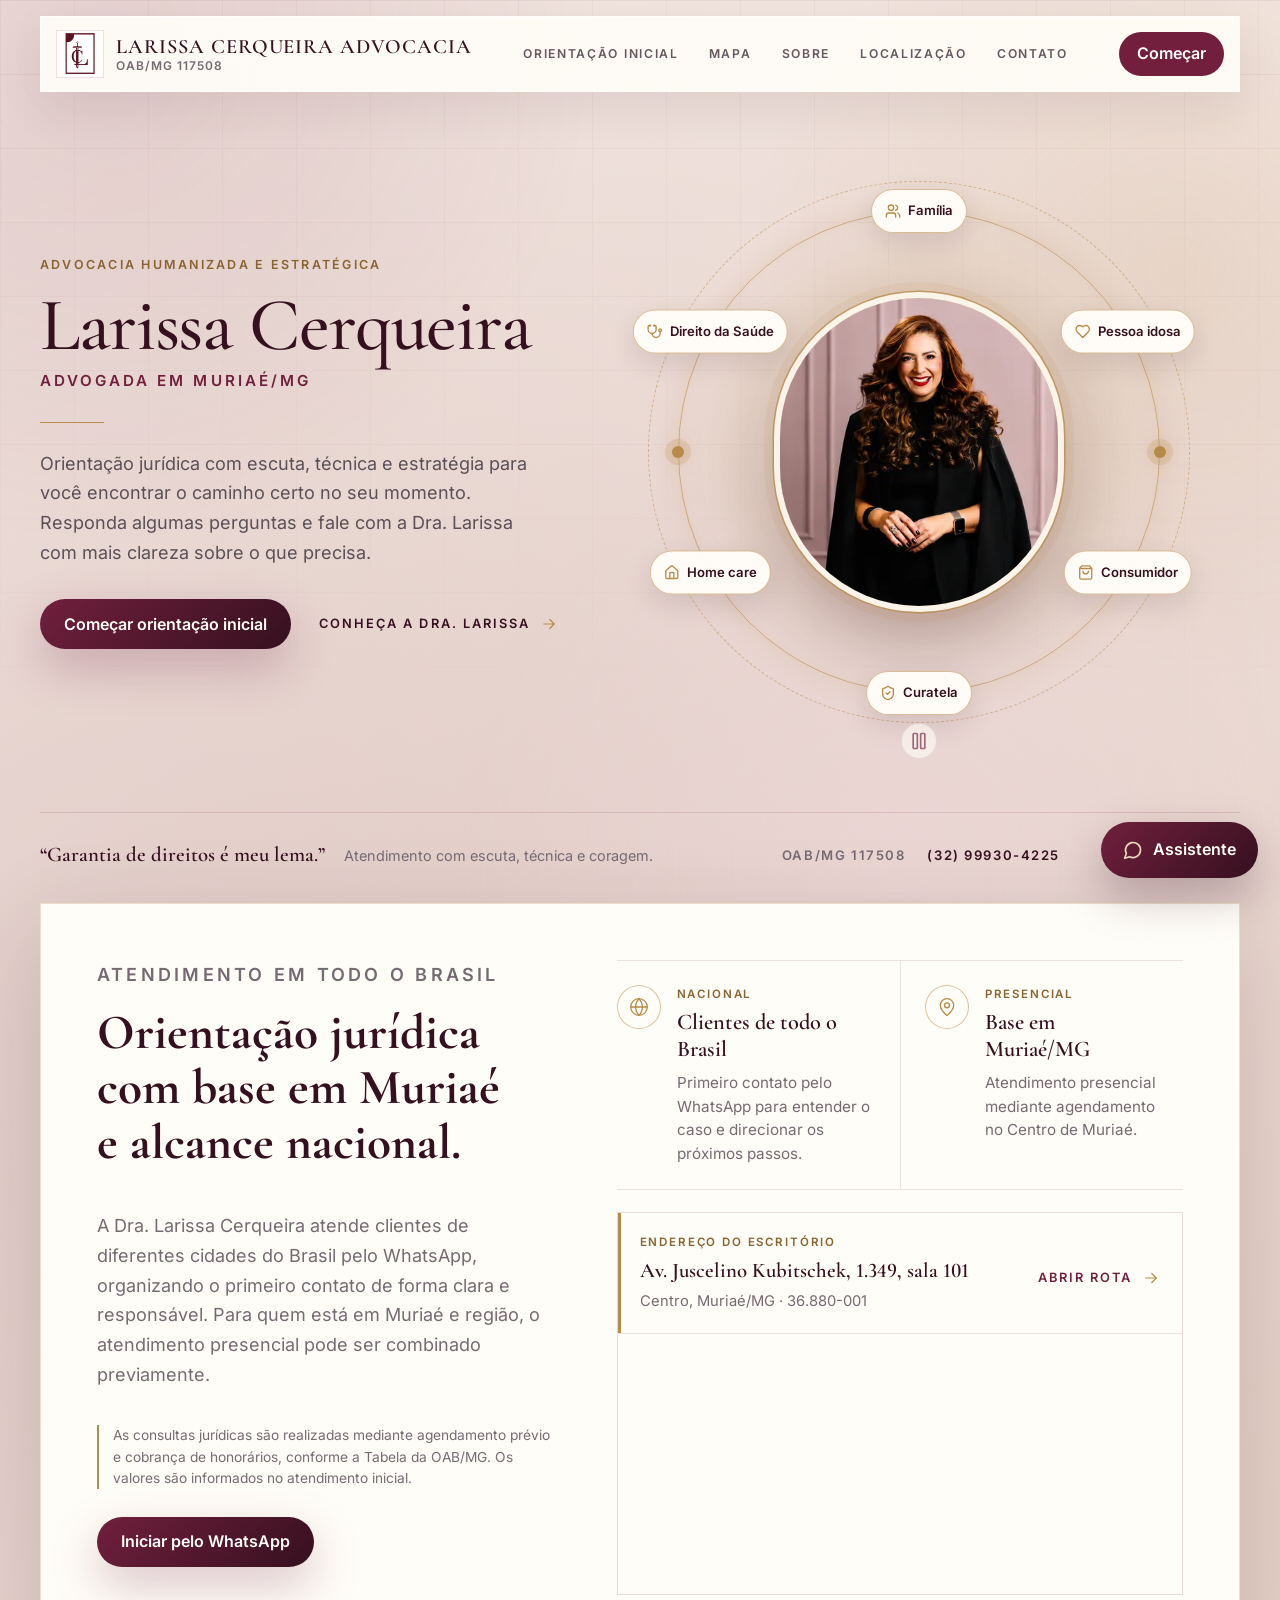
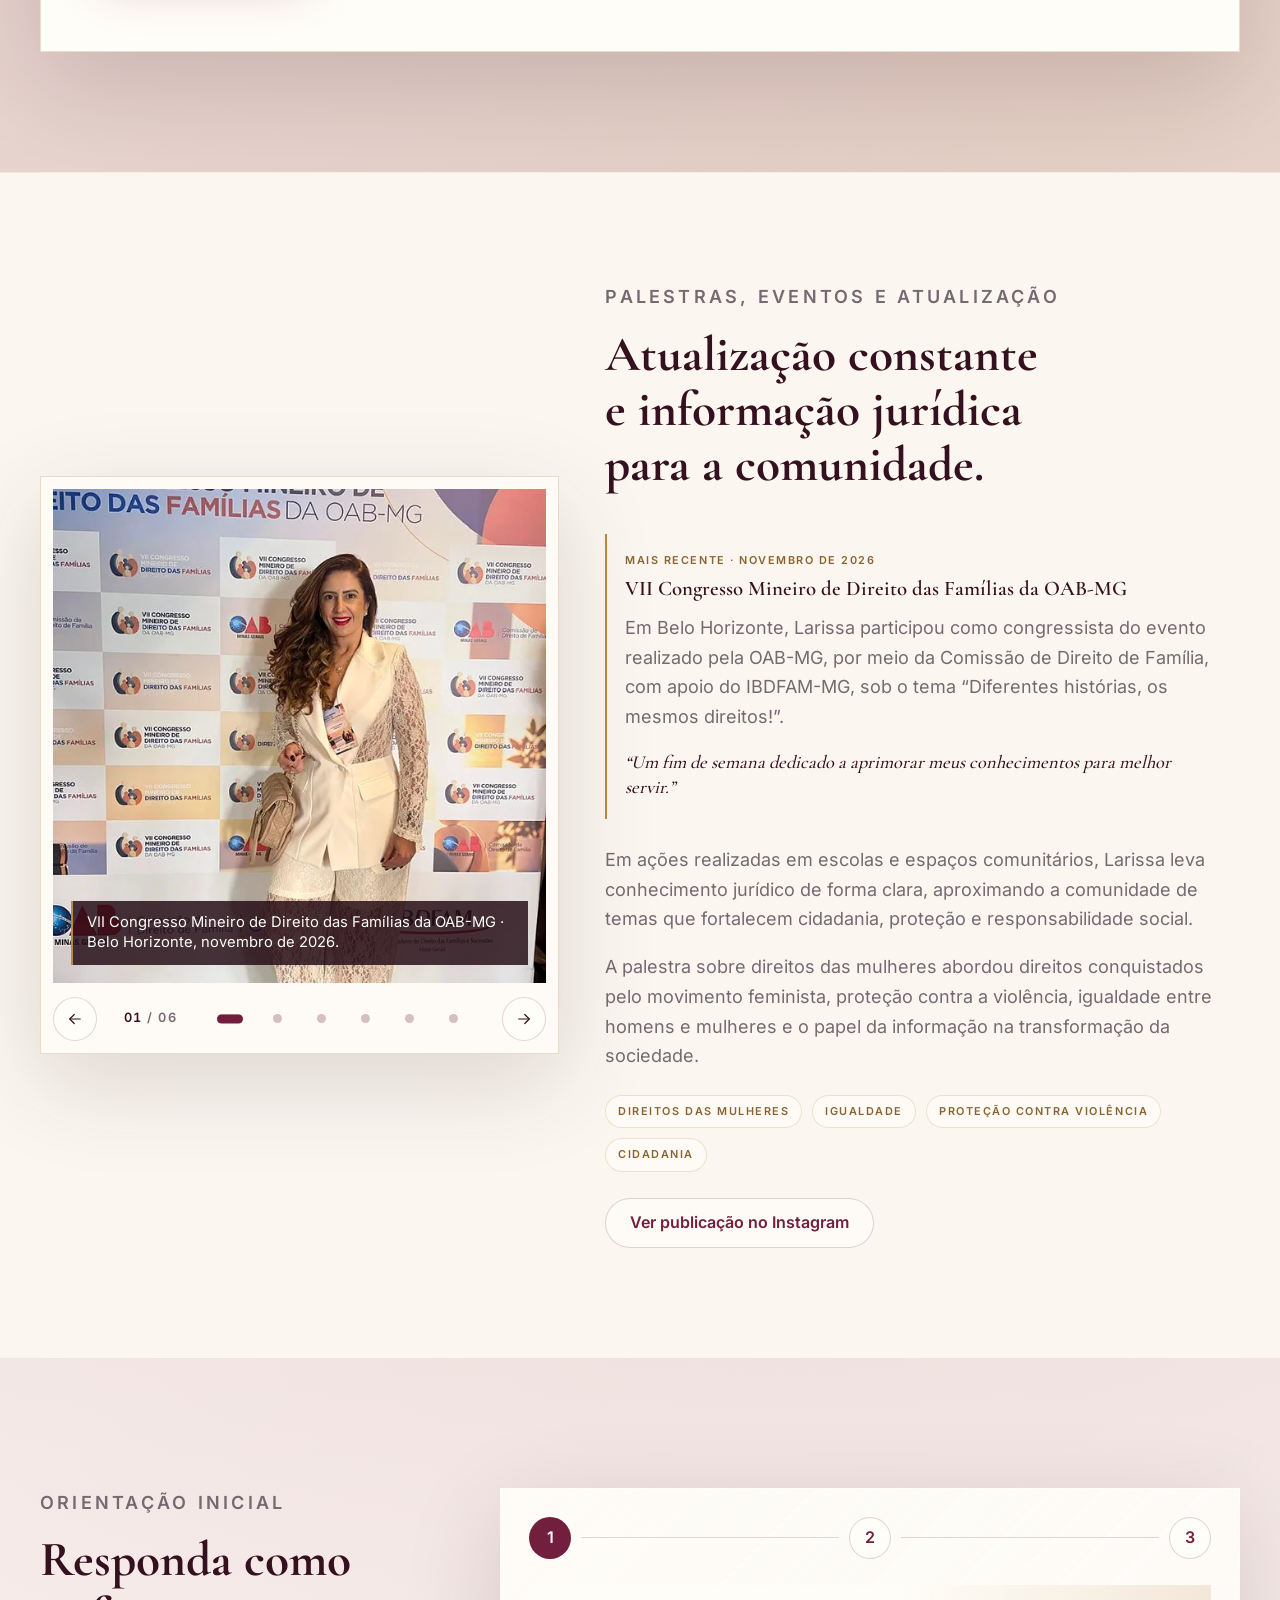
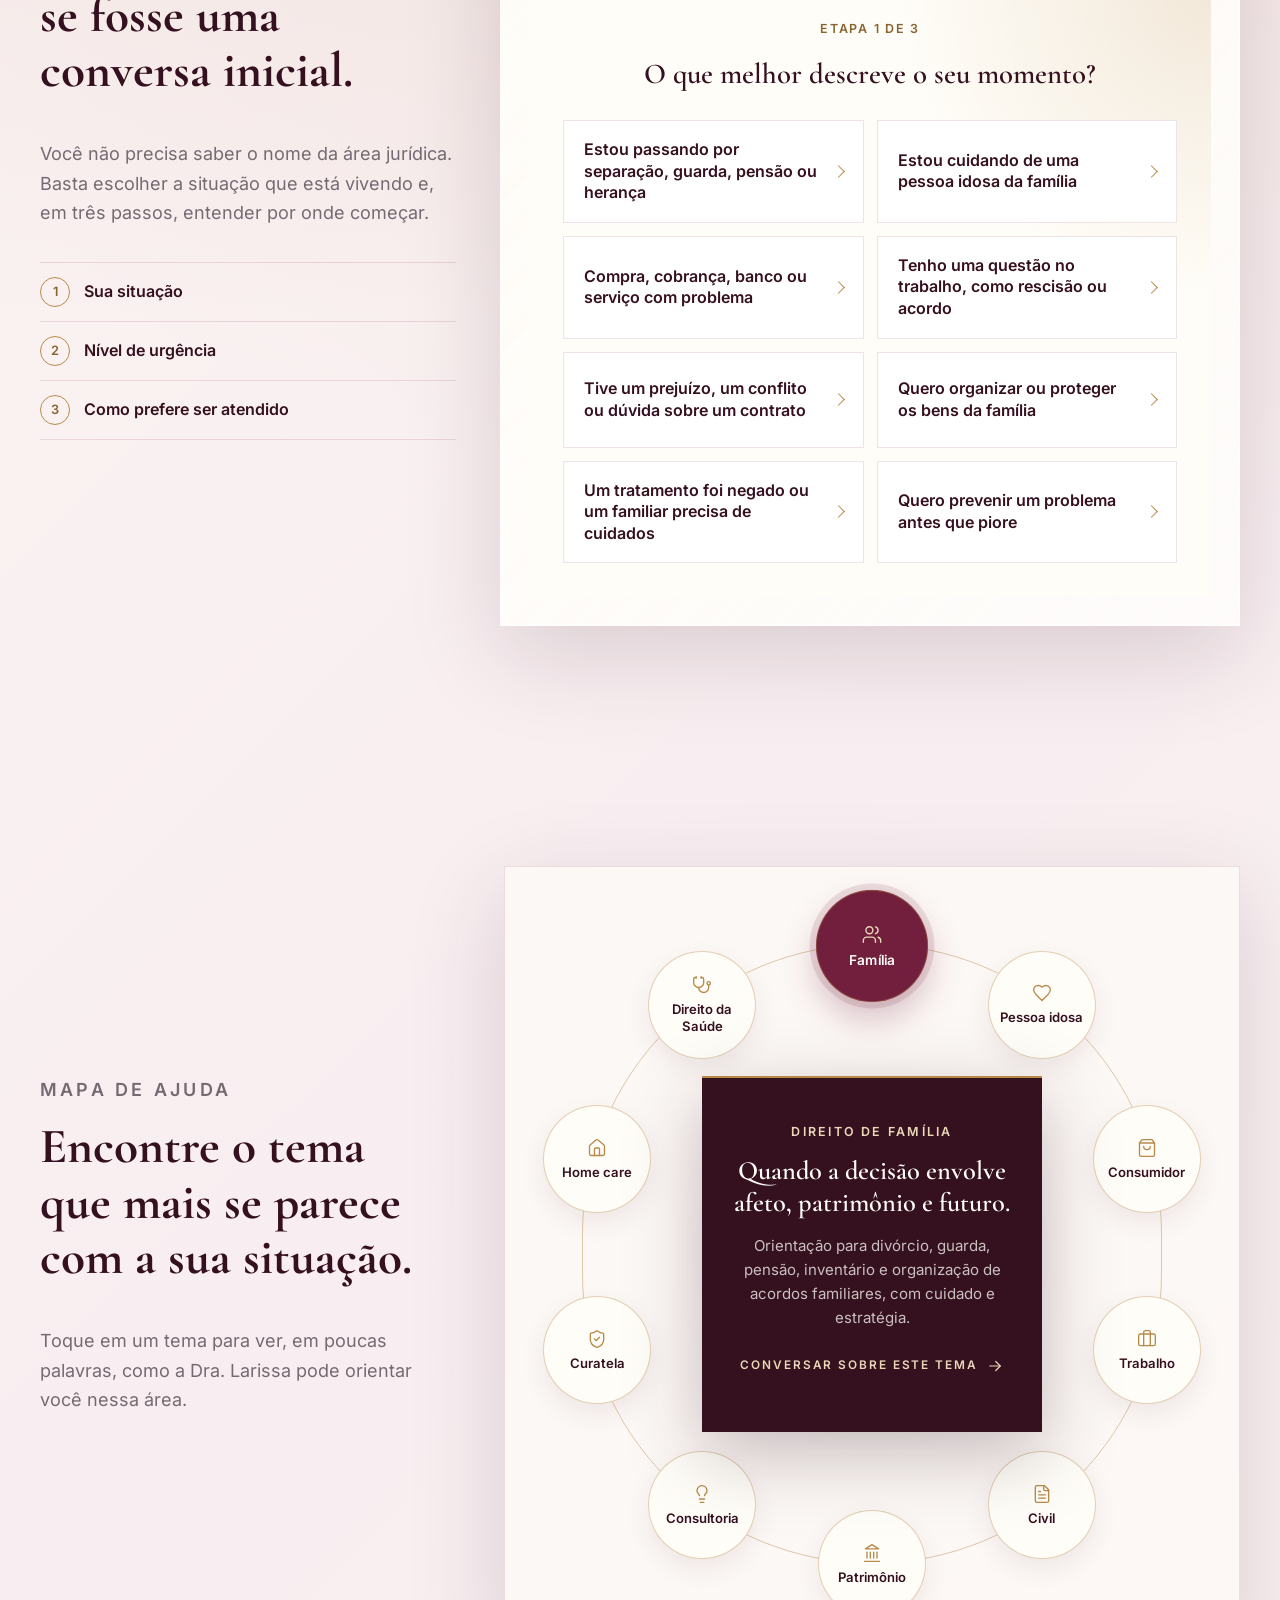
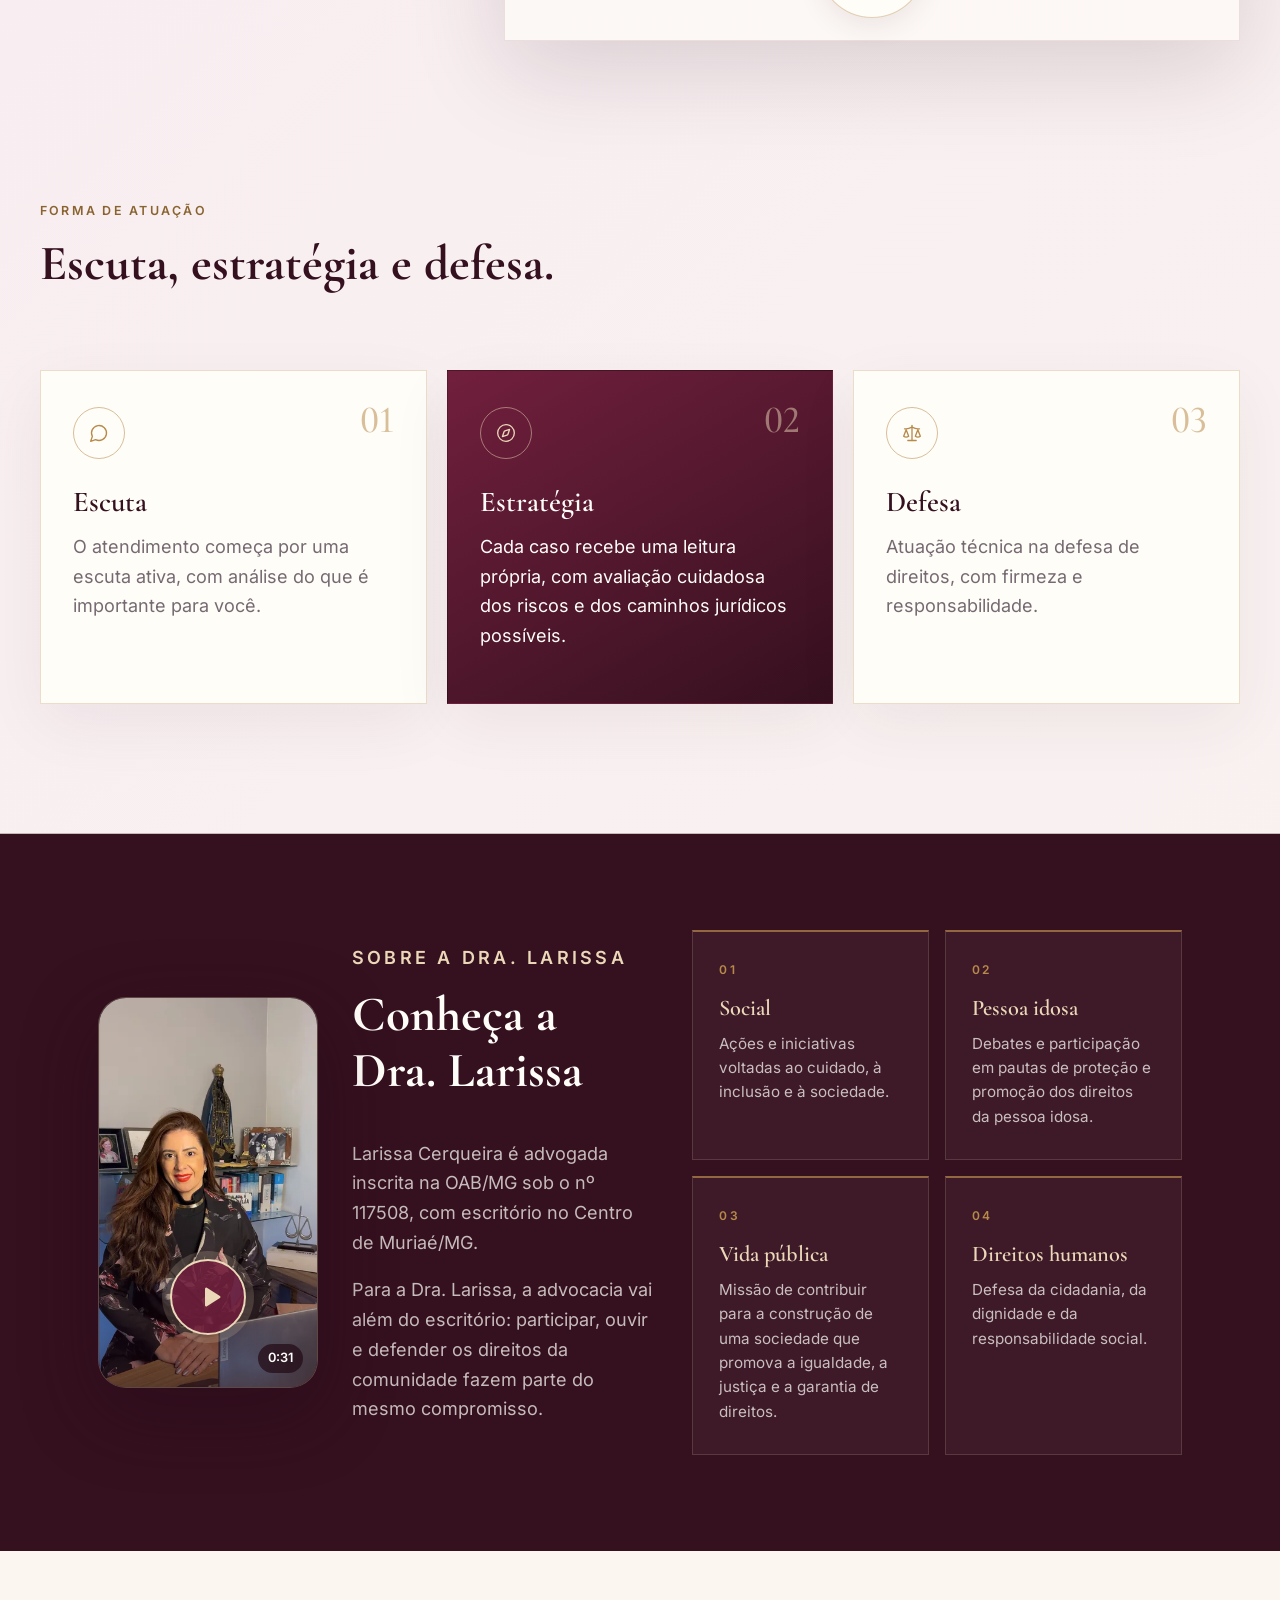
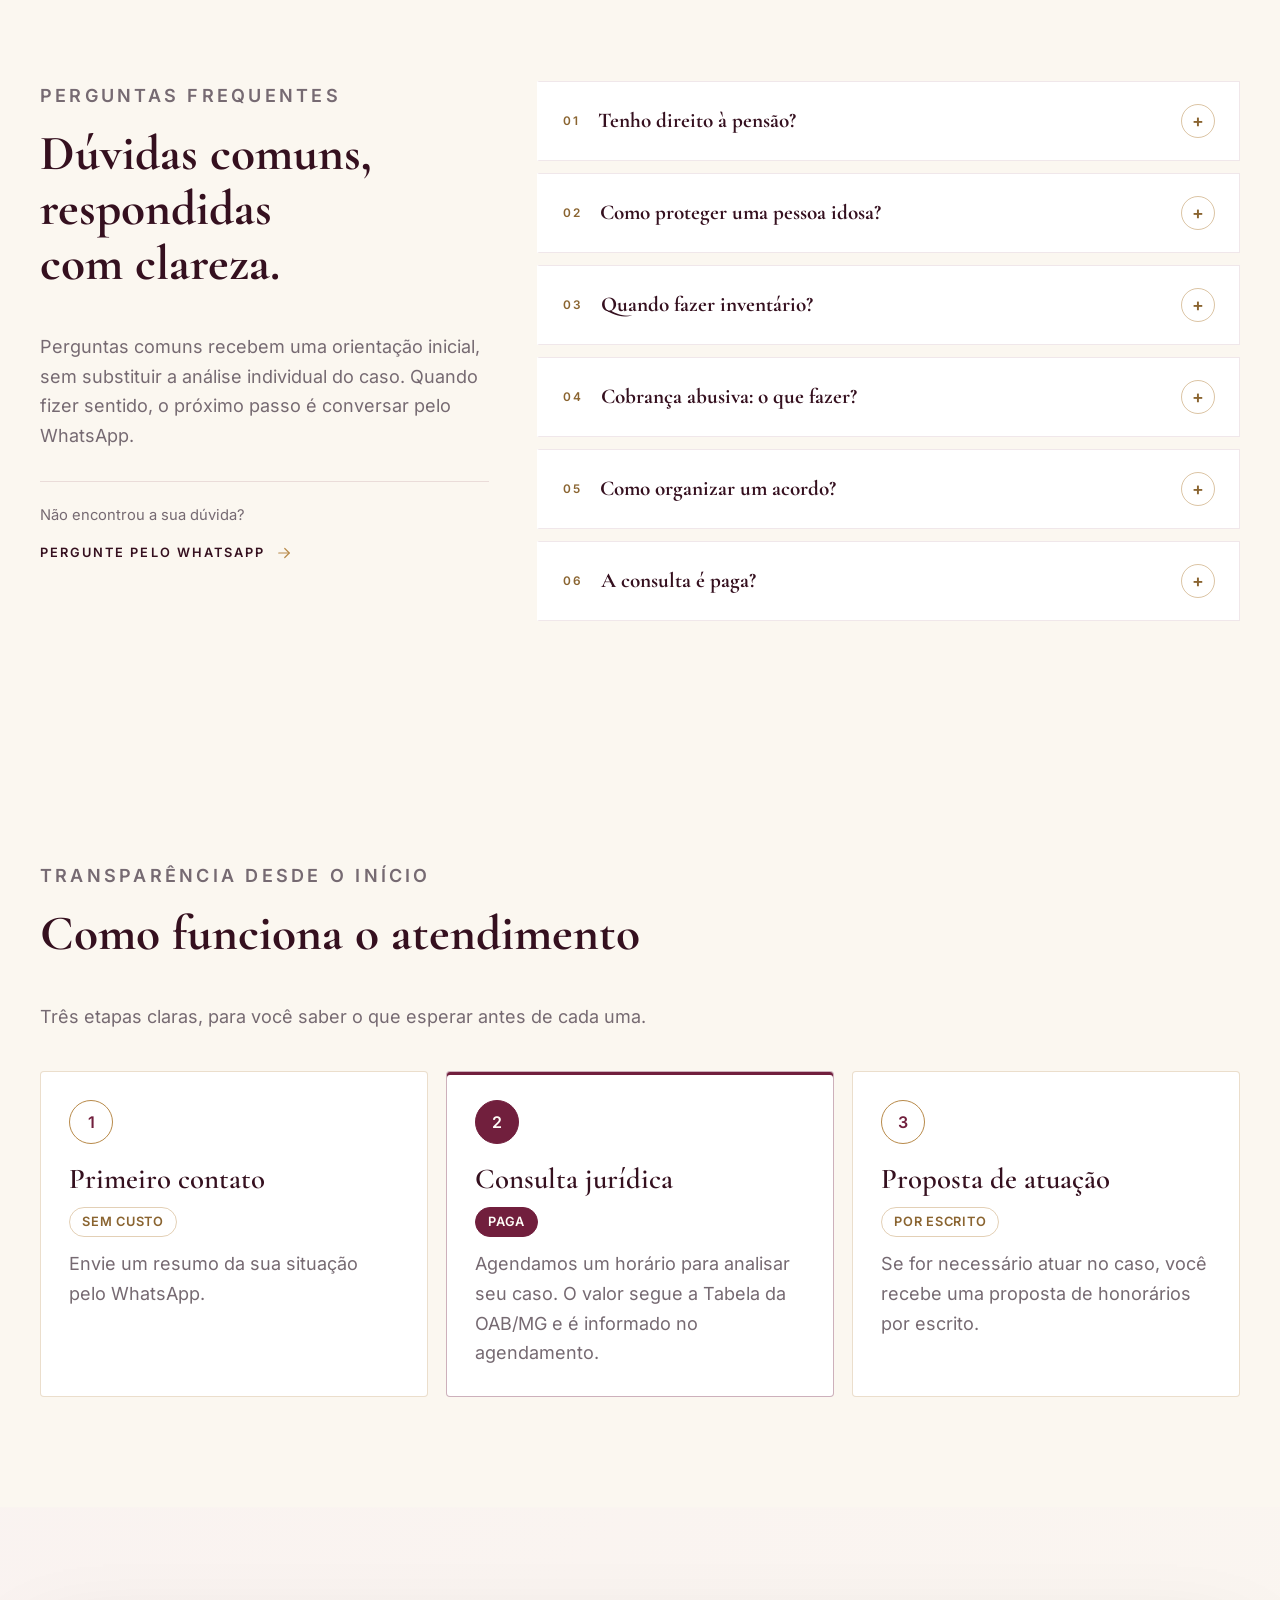
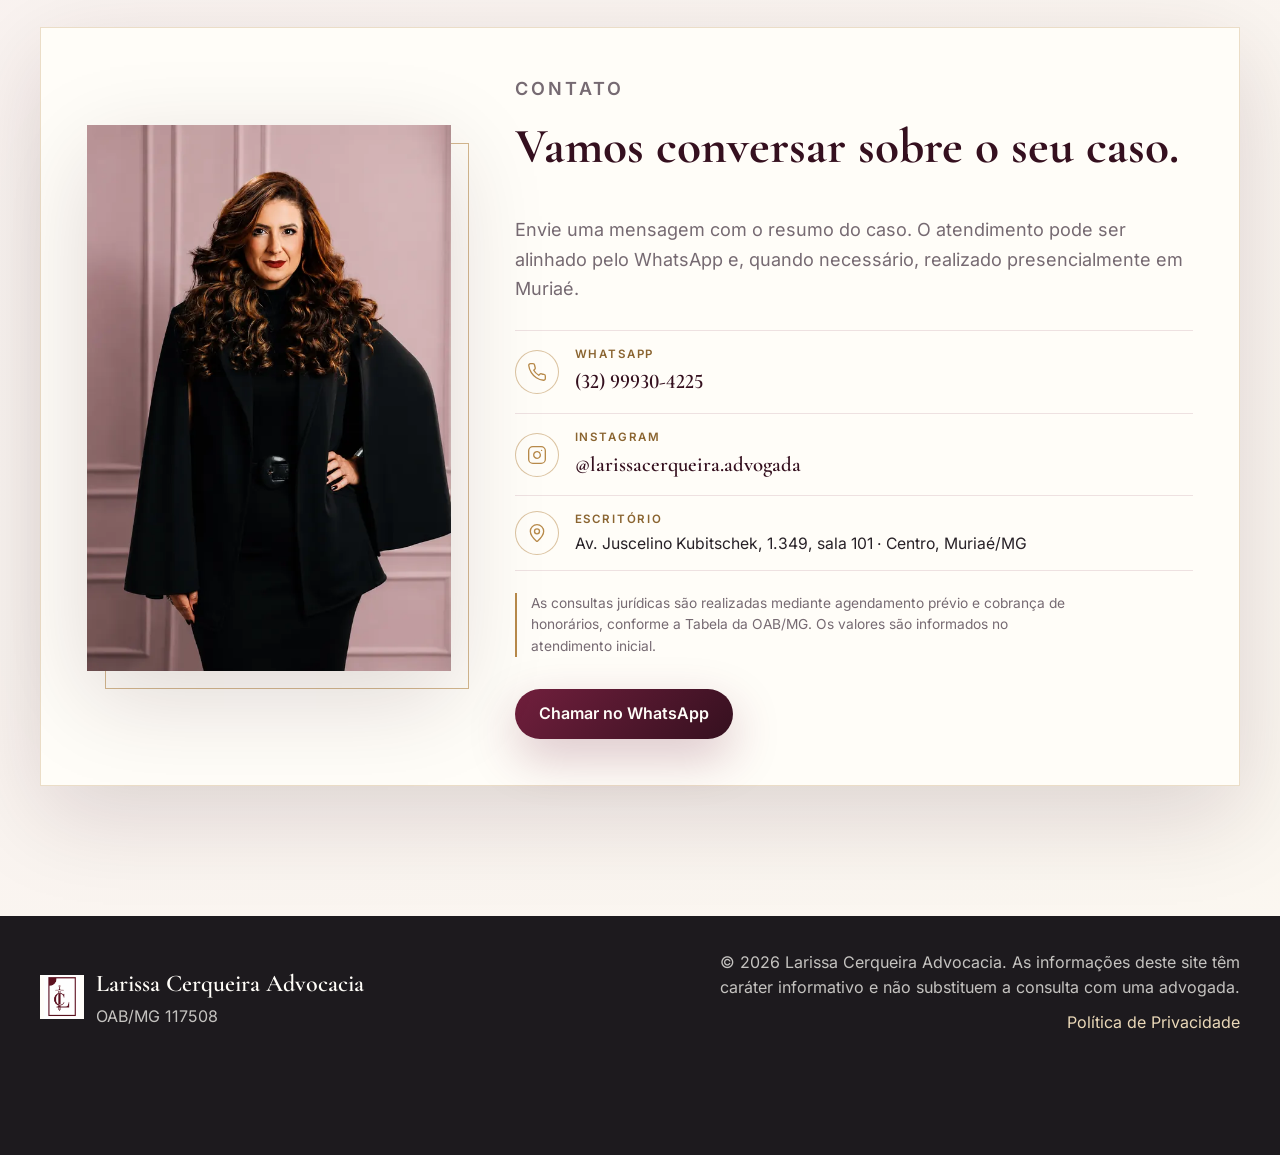
==== commit 96b679d8: "Add OAB-MG family law congress and clarify paid consultation notes - Lead the talks carousel with tw" ====
--- a/index.html
+++ b/index.html
@@ -282,9 +282,9 @@
             presencial pode ser combinado previamente.
           </p>
           <p class="fee-note">
-            As consultas jurídicas são realizadas mediante agendamento e possuem
-            honorários, conforme a Tabela da OAB/MG. O primeiro contato pelo
-            WhatsApp serve para entender sua necessidade e agendar a consulta.
+            As consultas jurídicas são realizadas mediante agendamento prévio e
+            cobrança de honorários, conforme a Tabela da OAB/MG. Os valores são
+            informados no atendimento inicial.
           </p>
           <div class="reach-actions">
             <a class="btn primary" href="https://wa.me/5532999304225?text=Ol%C3%A1%2C%20vim%20pelo%20site%20e%20gostaria%20de%20agendar%20uma%20consulta." target="_blank" rel="noreferrer">
@@ -336,9 +336,17 @@
       </section>
 
       <section class="lecture-section" id="palestras">
-        <div class="lecture-carousel" data-carousel aria-roledescription="carrossel" aria-label="Fotos de palestras e ações educativas">
+        <div class="lecture-carousel" data-carousel aria-roledescription="carrossel" aria-label="Fotos de palestras, eventos e ações educativas">
           <div class="lecture-stage" data-carousel-stage>
-          <figure class="lecture-slide active" data-slide>
+          <figure class="lecture-slide lecture-slide-portrait active" data-slide>
+            <img src="congresso-oabmg-1-600.webp" srcset="congresso-oabmg-1-400.webp 400w, congresso-oabmg-1-600.webp 600w, congresso-oabmg-1-900.webp 720w" sizes="(max-width: 1040px) calc(100vw - 48px), 520px" alt="Larissa Cerqueira no VII Congresso Mineiro de Direito das Famílias da OAB-MG, em Belo Horizonte" width="720" height="970" loading="lazy" decoding="async" />
+            <figcaption>VII Congresso Mineiro de Direito das Famílias da OAB-MG · Belo Horizonte, novembro de 2026.</figcaption>
+          </figure>
+          <figure class="lecture-slide lecture-slide-portrait lecture-slide-badge" data-slide>
+            <img src="congresso-oabmg-2-600.webp" srcset="congresso-oabmg-2-400.webp 400w, congresso-oabmg-2-600.webp 515w" sizes="(max-width: 1040px) calc(100vw - 48px), 520px" alt="Crachá de Larissa de Oliveira Cerqueira no VII Congresso Mineiro de Direito das Famílias da OAB-MG" width="515" height="730" loading="lazy" decoding="async" />
+            <figcaption>Atualização constante em Direito das Famílias, para atender cada cliente com mais cuidado.</figcaption>
+          </figure>
+          <figure class="lecture-slide" data-slide>
             <img src="palestra-1-600.webp" srcset="palestra-1-400.webp 400w, palestra-1-600.webp 600w, palestra-1-900.webp 900w" sizes="(max-width: 1040px) calc(100vw - 48px), 520px" alt="Larissa Cerqueira durante palestra sobre direitos das mulheres" width="1200" height="1200" loading="lazy" decoding="async" />
             <figcaption>Informação jurídica compartilhada de forma próxima e acessível.</figcaption>
           </figure>
@@ -357,26 +365,41 @@
           </div>
           <div class="carousel-controls" aria-label="Controles do carrossel">
             <button type="button" data-carousel-prev aria-label="Foto anterior"><svg aria-hidden="true"><use href="#i-arrow"></use></svg></button>
-            <span class="carousel-count" aria-hidden="true"><b data-carousel-current>01</b> / 04</span>
+            <span class="carousel-count" aria-hidden="true"><b data-carousel-current>01</b> / 06</span>
             <div class="carousel-dots" aria-label="Selecionar foto">
               <button type="button" class="active" data-carousel-dot="0" aria-label="Mostrar foto 1"></button>
               <button type="button" data-carousel-dot="1" aria-label="Mostrar foto 2"></button>
               <button type="button" data-carousel-dot="2" aria-label="Mostrar foto 3"></button>
               <button type="button" data-carousel-dot="3" aria-label="Mostrar foto 4"></button>
+              <button type="button" data-carousel-dot="4" aria-label="Mostrar foto 5"></button>
+              <button type="button" data-carousel-dot="5" aria-label="Mostrar foto 6"></button>
             </div>
             <button type="button" data-carousel-next aria-label="Próxima foto"><svg aria-hidden="true"><use href="#i-arrow"></use></svg></button>
           </div>
         </div>
         <div class="lecture-copy">
-          <p class="eyebrow">Palestras e ações educativas</p>
-          <h2>Informação e conscientização sobre os direitos das mulheres.</h2>
+          <p class="eyebrow">Palestras, eventos e atualização</p>
+          <h2>Atualização constante e informação jurídica para a comunidade.</h2>
+          <article class="lecture-latest" aria-labelledby="congresso-oabmg-titulo">
+            <span class="lecture-latest-label">Mais recente · Novembro de 2026</span>
+            <h3 id="congresso-oabmg-titulo">VII Congresso Mineiro de Direito das Famílias da OAB-MG</h3>
+            <p>
+              Em Belo Horizonte, Larissa participou como congressista do evento
+              realizado pela OAB-MG, por meio da Comissão de Direito de Família,
+              com apoio do IBDFAM-MG, sob o tema “Diferentes histórias, os
+              mesmos direitos!”.
+            </p>
+            <blockquote>
+              <p>“Um fim de semana dedicado a aprimorar meus conhecimentos para melhor servir.”</p>
+            </blockquote>
+          </article>
           <p>
             Em ações realizadas em escolas e espaços comunitários, Larissa leva
             conhecimento jurídico de forma clara, aproximando a comunidade de
             temas que fortalecem cidadania, proteção e responsabilidade social.
           </p>
           <p>
-            A palestra abordou direitos conquistados pelo movimento feminista,
+            A palestra sobre direitos das mulheres abordou direitos conquistados pelo movimento feminista,
             proteção contra a violência, igualdade entre homens e mulheres e o
             papel da informação na transformação da sociedade.
           </p>
@@ -692,9 +715,10 @@
             <p>
               Sim. Cada consulta envolve análise individual do seu caso,
               orientação técnica e responsabilidade profissional. Por isso, ela
-              é cobrada conforme a Tabela de Honorários da OAB/MG. Valores e
-              formas de pagamento são informados no agendamento. Cancelamentos
-              devem ser avisados com 24h de antecedência.
+              é realizada mediante agendamento prévio e cobrança de honorários,
+              conforme a Tabela de Honorários da OAB/MG. Os valores são
+              informados no atendimento inicial. Cancelamentos devem ser
+              avisados com 24h de antecedência.
             </p>
             <a href="https://wa.me/5532999304225?text=Ol%C3%A1%2C%20vim%20pelo%20site%20e%20gostaria%20de%20agendar%20uma%20consulta." target="_blank" rel="noreferrer">Agendar uma consulta</a>
           </details>
@@ -772,9 +796,9 @@
             </li>
           </ul>
           <p class="fee-note">
-            As consultas jurídicas são realizadas mediante agendamento e possuem
-            honorários, conforme a Tabela da OAB/MG. O primeiro contato pelo
-            WhatsApp serve para entender sua necessidade e agendar a consulta.
+            As consultas jurídicas são realizadas mediante agendamento prévio e
+            cobrança de honorários, conforme a Tabela da OAB/MG. Os valores são
+            informados no atendimento inicial.
           </p>
           <div class="contact-actions">
             <a class="btn primary" href="https://wa.me/5532999304225?text=Ol%C3%A1%2C%20vim%20pelo%20site%20e%20gostaria%20de%20agendar%20uma%20consulta." target="_blank" rel="noreferrer">
--- a/styles.css
+++ b/styles.css
@@ -3503,6 +3503,69 @@
   letter-spacing: 0.14em;
 }
 
+/* Vertical photos in the square stage: crop, never stretch. */
+.lecture-slide-portrait img {
+  object-position: 50% 22%;
+}
+
+.lecture-slide-badge img {
+  object-position: 50% 40%;
+}
+
+/* Six slides: keep arrows, dots and counter on one row on phones. */
+@media (max-width: 560px) {
+  .carousel-controls {
+    gap: 8px;
+  }
+
+  .carousel-count {
+    display: none;
+  }
+
+  .carousel-dots button {
+    width: 30px;
+  }
+
+  .carousel-dots button.active {
+    width: 40px;
+  }
+}
+
+.lecture-latest {
+  margin: 4px 0 26px;
+  padding: 18px 0 18px 18px;
+  border-left: 2px solid var(--gold);
+}
+
+.lecture-latest-label {
+  display: block;
+  margin-bottom: 8px;
+  color: var(--gold-text);
+  font-size: 0.68rem;
+  font-weight: 600;
+  letter-spacing: 0.14em;
+  text-transform: uppercase;
+}
+
+.lecture-latest h3 {
+  margin-bottom: 12px;
+  font-size: clamp(1.3rem, 1.6vw, 1.6rem);
+  line-height: 1.15;
+}
+
+.lecture-latest blockquote {
+  margin: 14px 0 0;
+}
+
+.lecture-copy .lecture-latest blockquote p {
+  margin: 0;
+  color: var(--wine-deep);
+  font-family: var(--serif);
+  font-size: clamp(1.15rem, 1.4vw, 1.3rem);
+  font-style: italic;
+  line-height: 1.4;
+}
+
 /* ---------- Orientação inicial ---------- */
 .diagnostic-steps {
   margin: 34px 0 0;
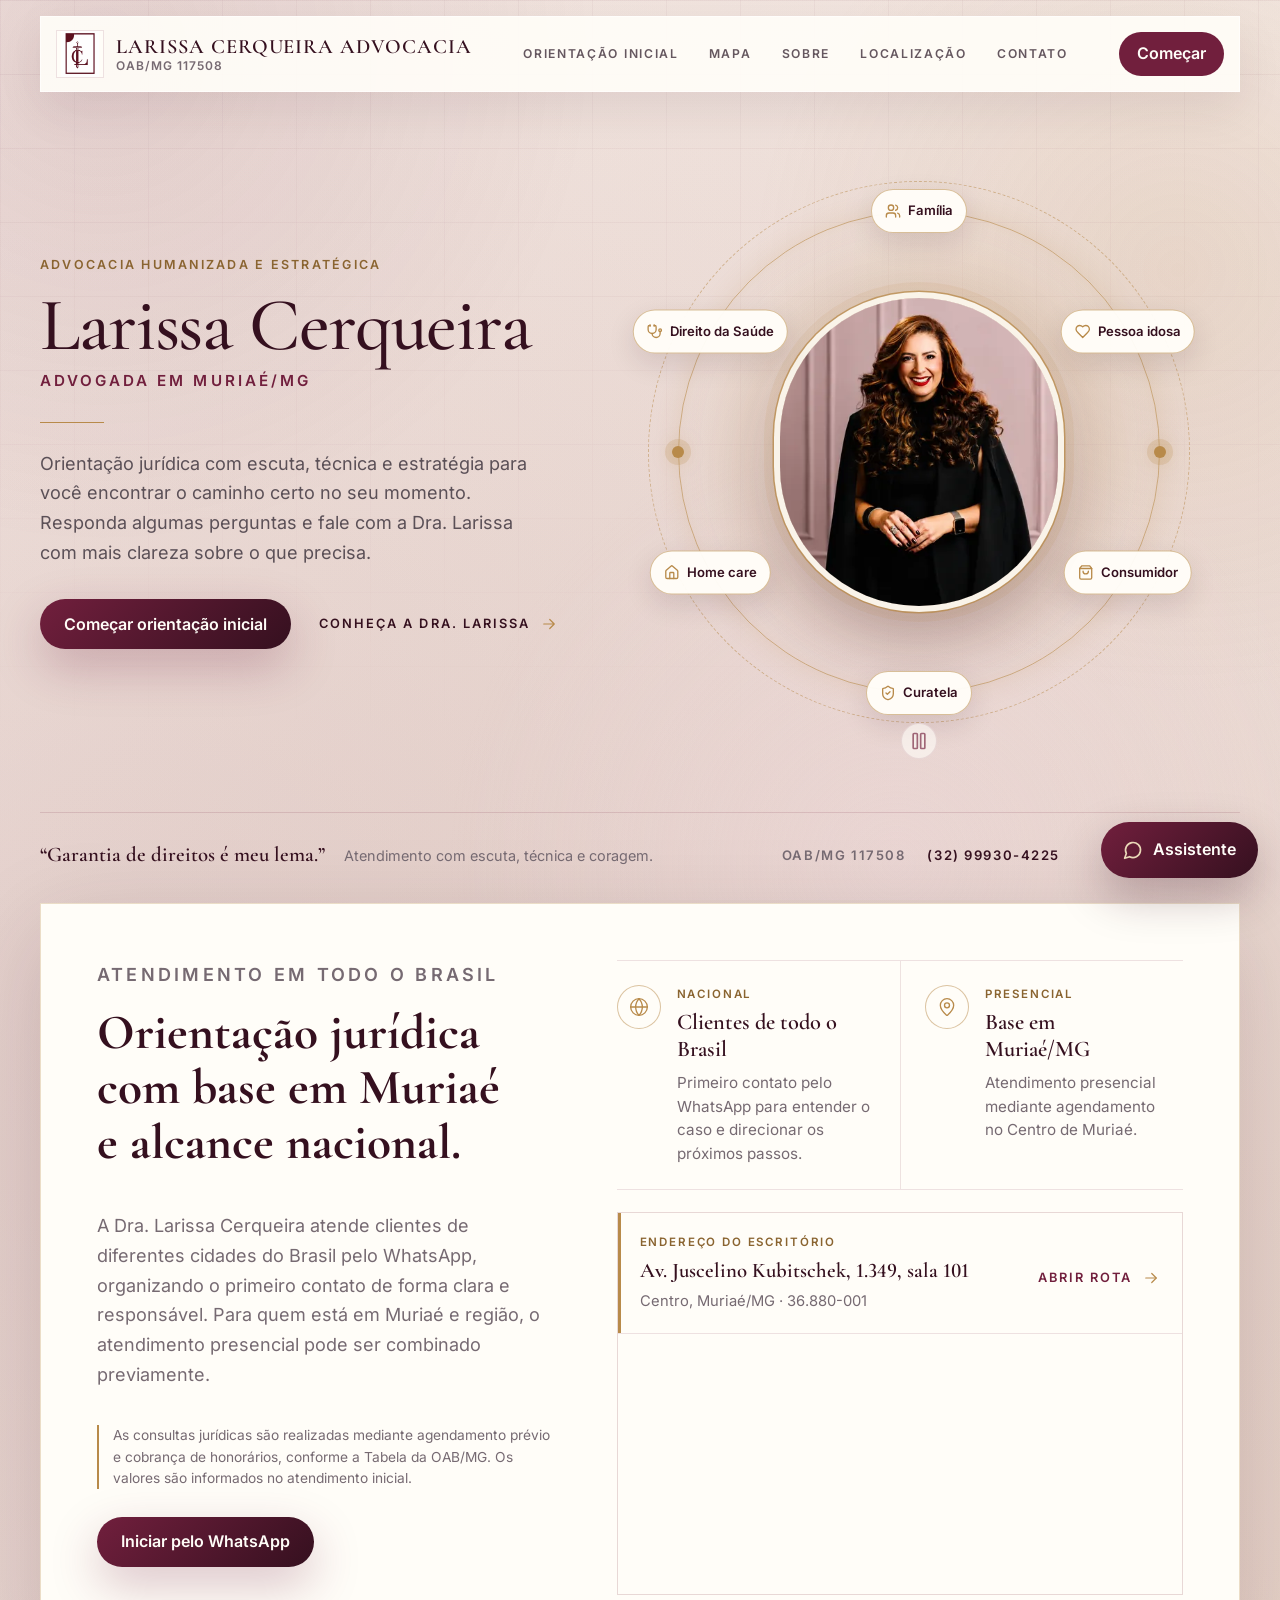
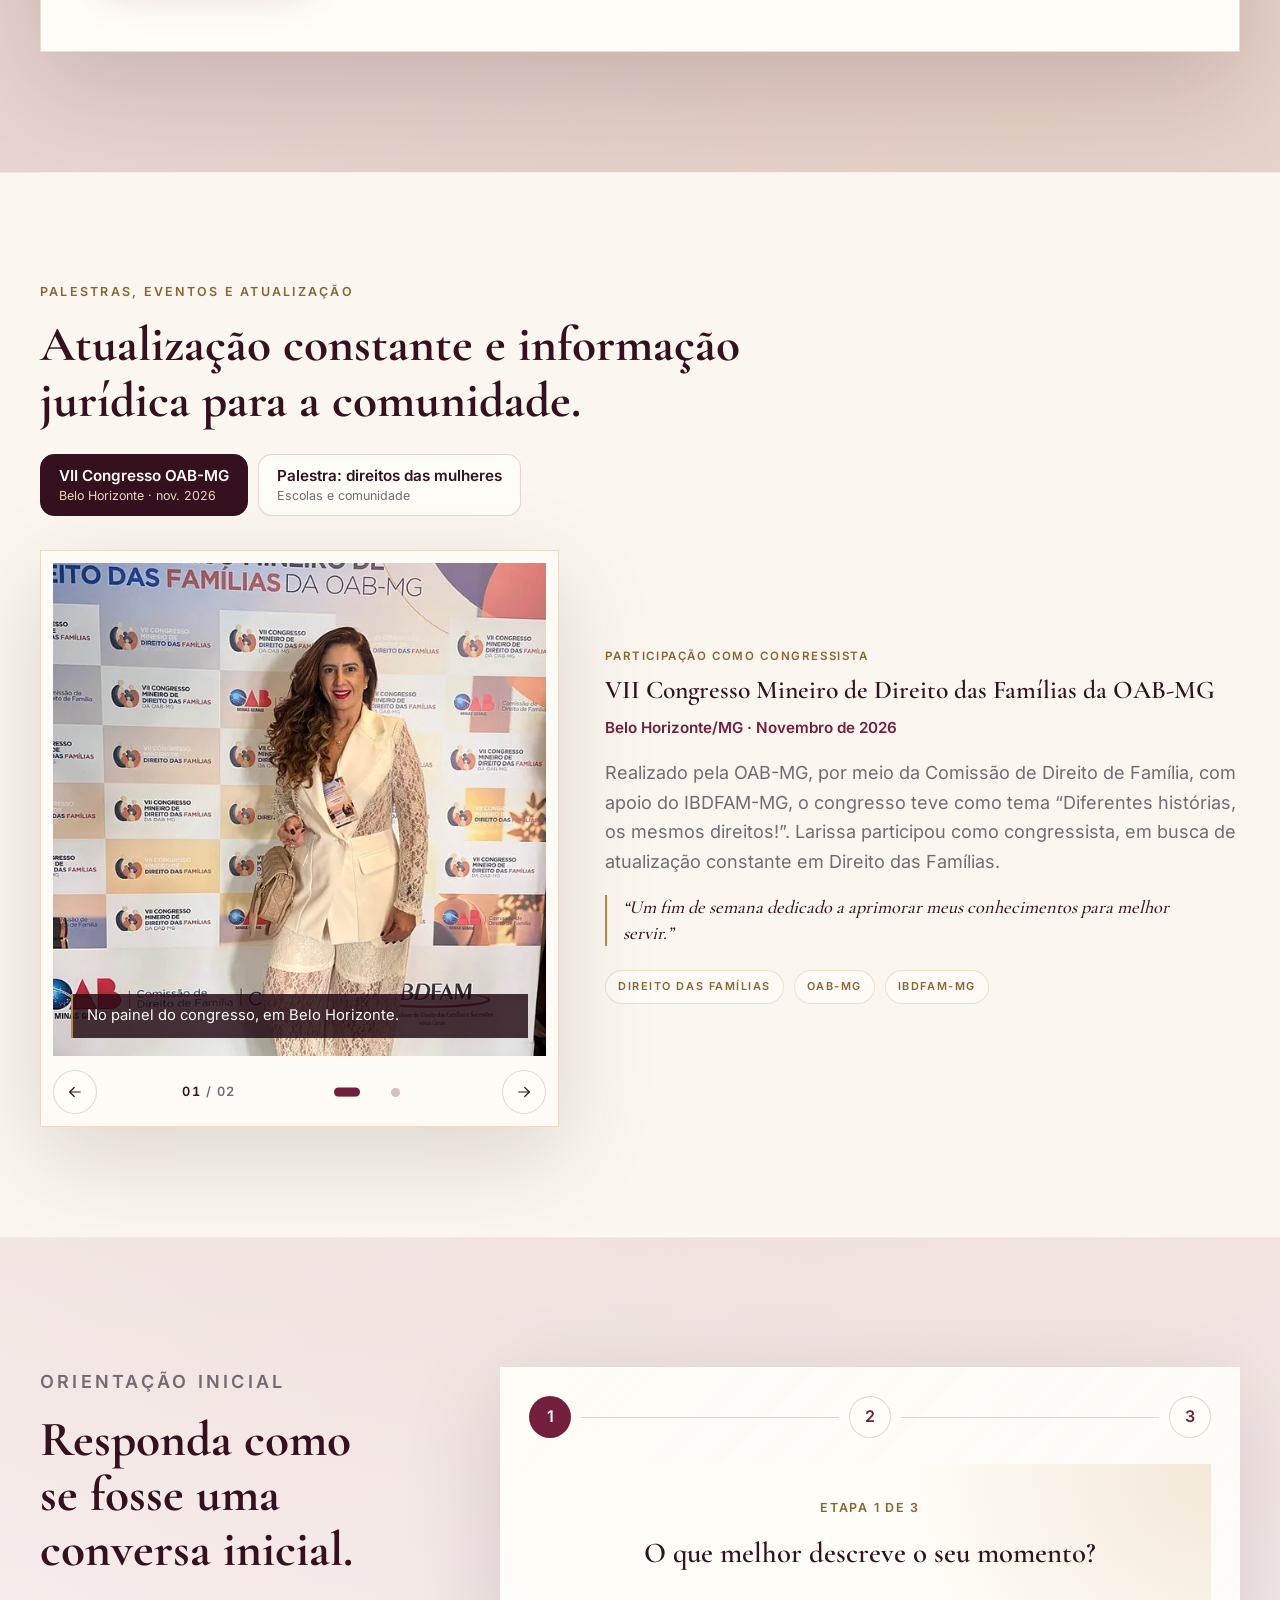
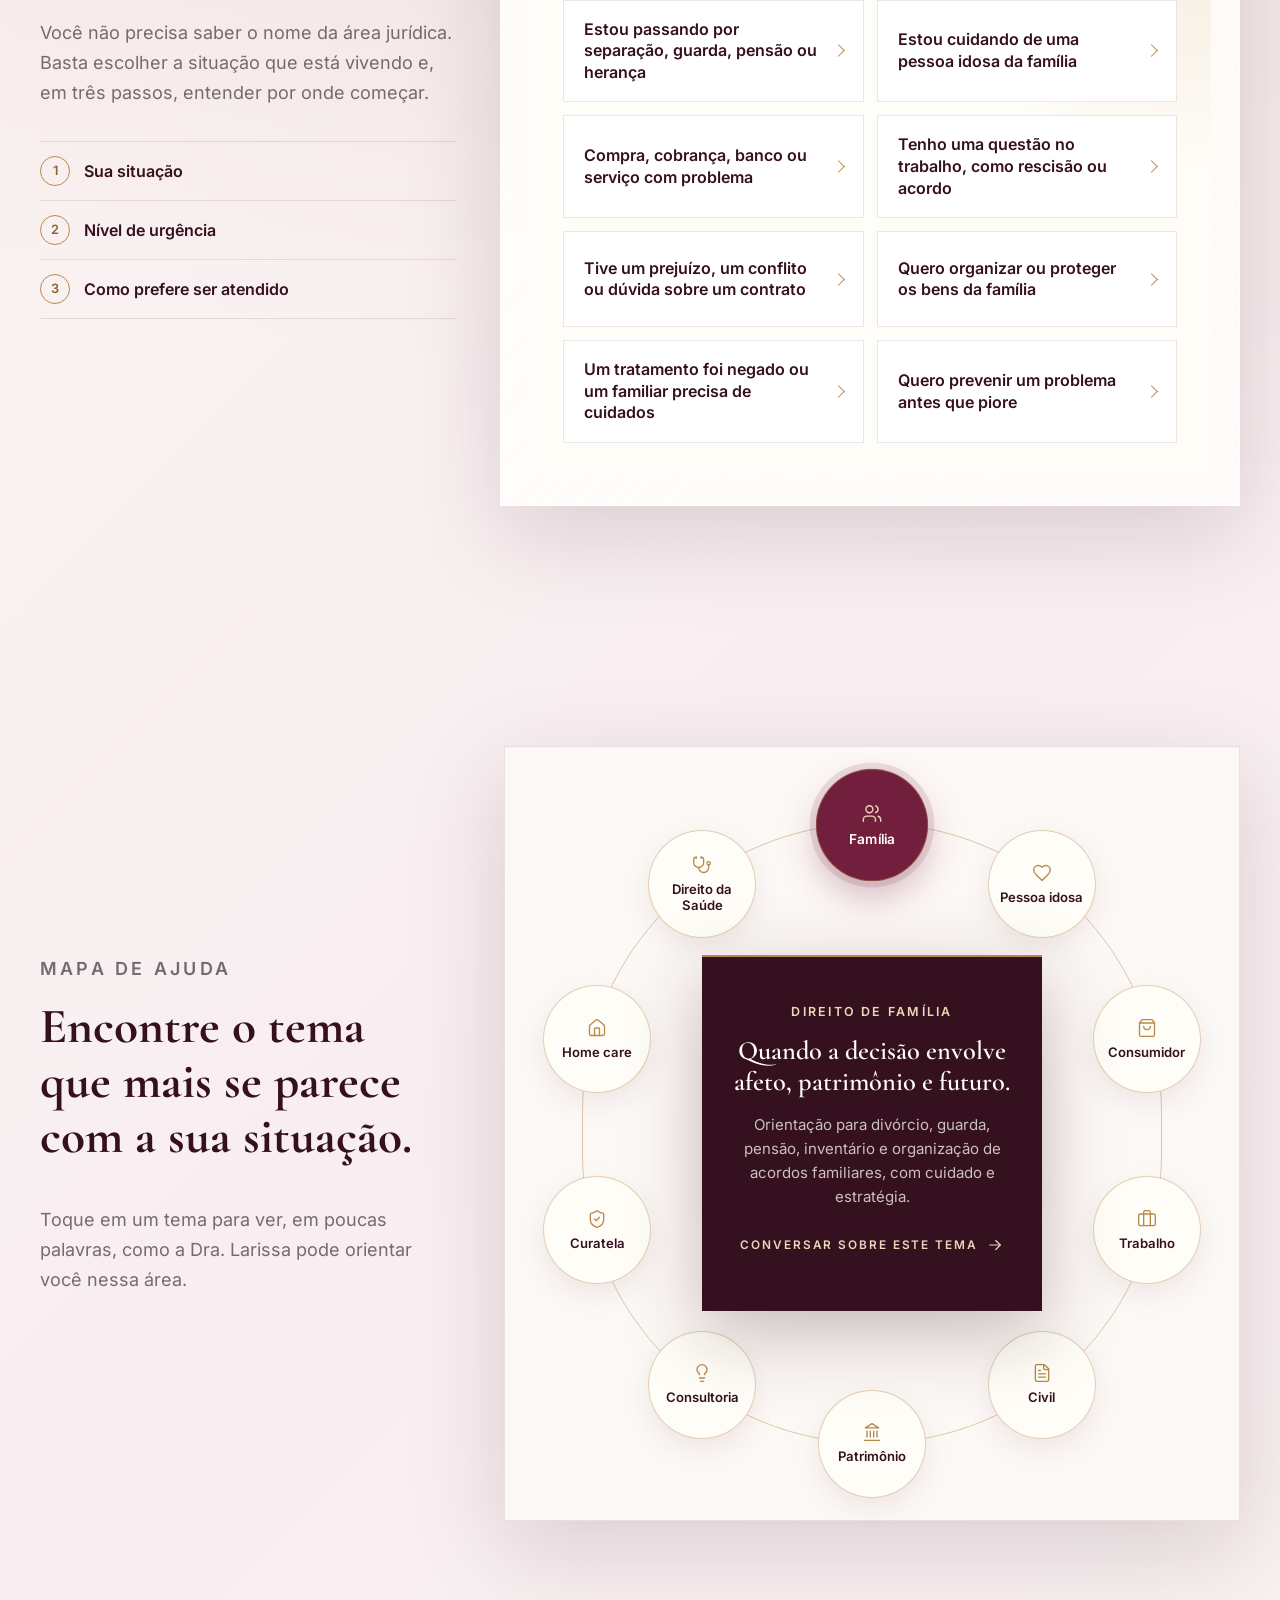
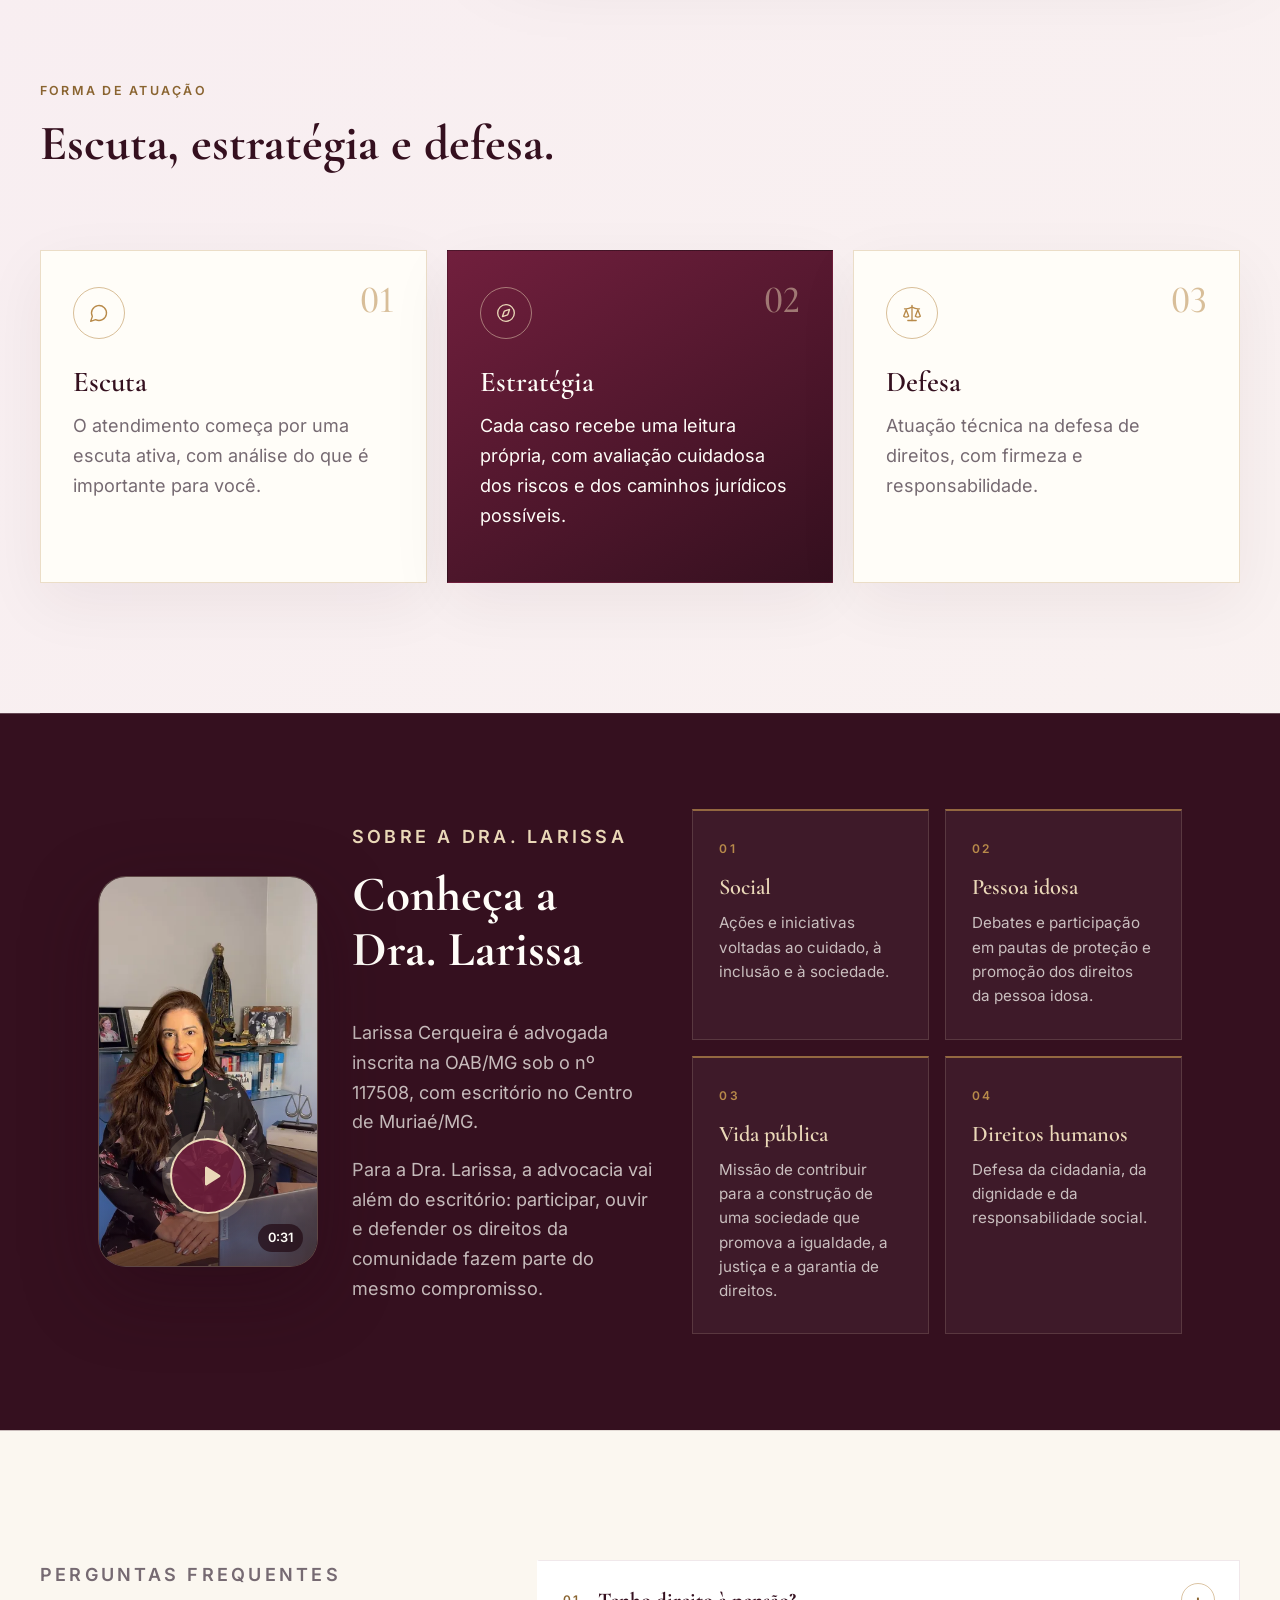
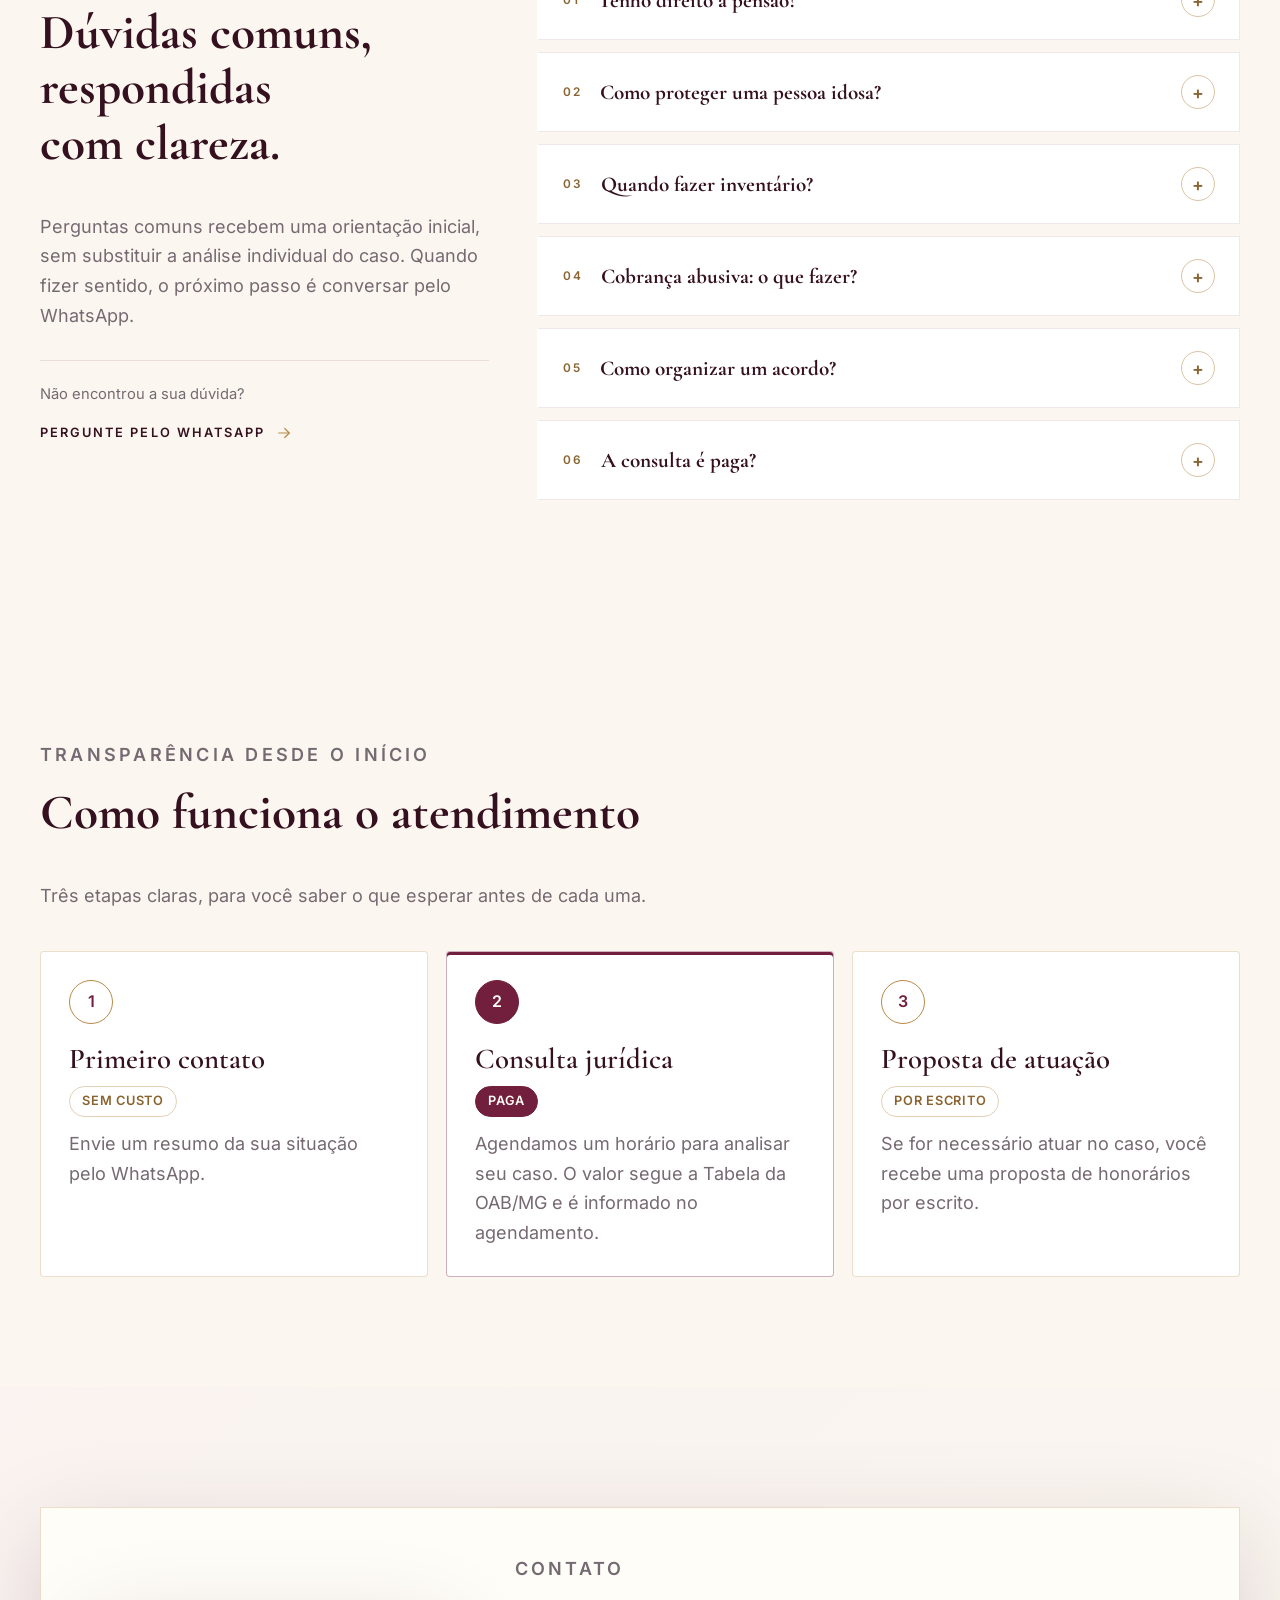
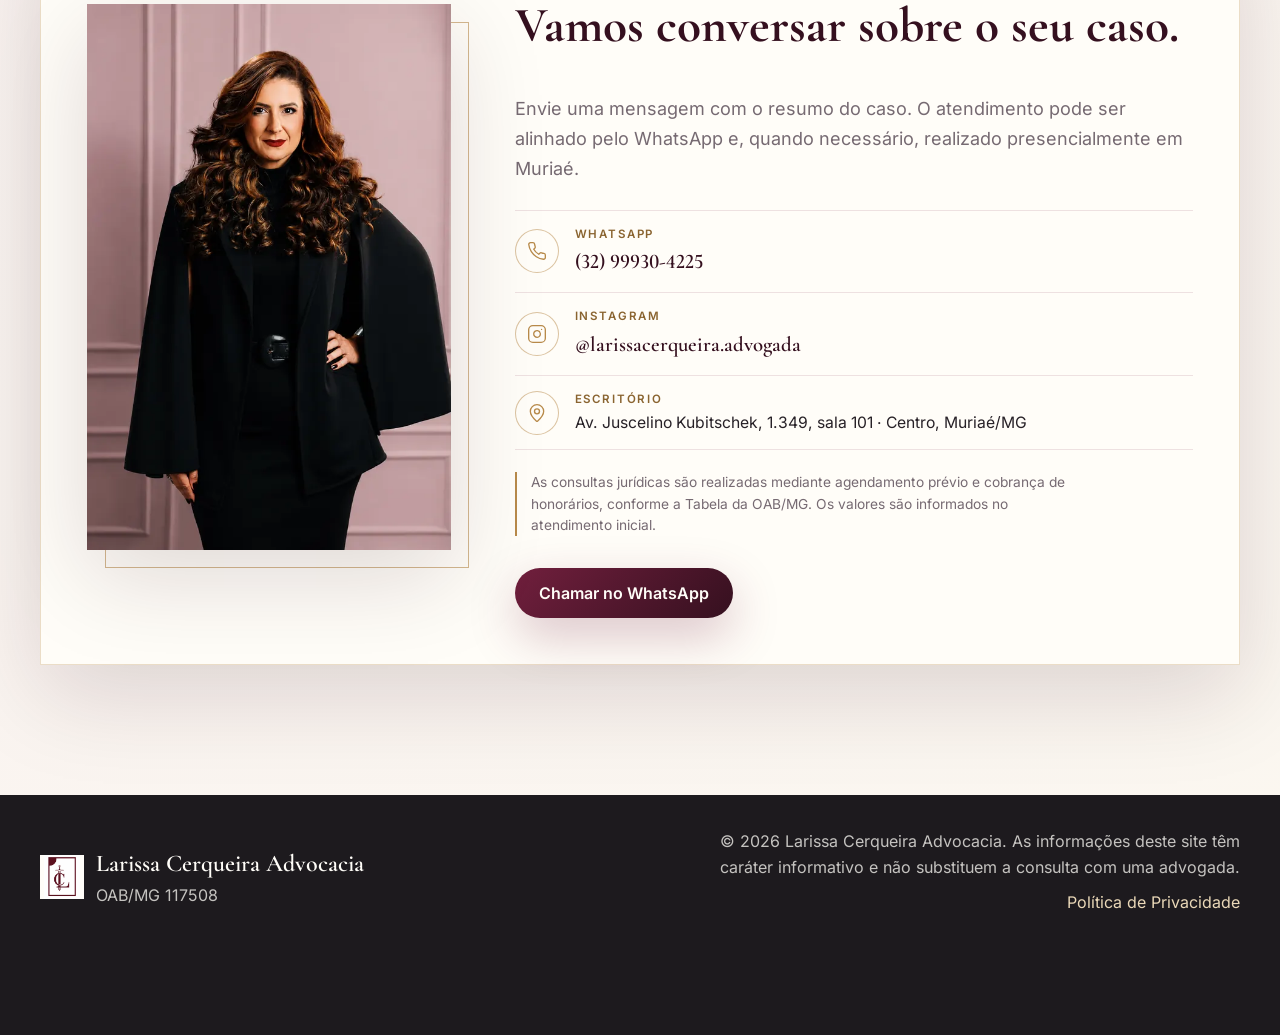
==== commit 8cd85920: "Split talks and events into one tab per event - Each event (OAB-MG congress, women's rights talk) ge" ====
--- a/index.html
+++ b/index.html
@@ -335,84 +335,123 @@
         </div>
       </section>
 
-      <section class="lecture-section" id="palestras">
-        <div class="lecture-carousel" data-carousel aria-roledescription="carrossel" aria-label="Fotos de palestras, eventos e ações educativas">
-          <div class="lecture-stage" data-carousel-stage>
-          <figure class="lecture-slide lecture-slide-portrait active" data-slide>
-            <img src="congresso-oabmg-1-600.webp" srcset="congresso-oabmg-1-400.webp 400w, congresso-oabmg-1-600.webp 600w, congresso-oabmg-1-900.webp 720w" sizes="(max-width: 1040px) calc(100vw - 48px), 520px" alt="Larissa Cerqueira no VII Congresso Mineiro de Direito das Famílias da OAB-MG, em Belo Horizonte" width="720" height="970" loading="lazy" decoding="async" />
-            <figcaption>VII Congresso Mineiro de Direito das Famílias da OAB-MG · Belo Horizonte, novembro de 2026.</figcaption>
-          </figure>
-          <figure class="lecture-slide lecture-slide-portrait lecture-slide-badge" data-slide>
-            <img src="congresso-oabmg-2-600.webp" srcset="congresso-oabmg-2-400.webp 400w, congresso-oabmg-2-600.webp 515w" sizes="(max-width: 1040px) calc(100vw - 48px), 520px" alt="Crachá de Larissa de Oliveira Cerqueira no VII Congresso Mineiro de Direito das Famílias da OAB-MG" width="515" height="730" loading="lazy" decoding="async" />
-            <figcaption>Atualização constante em Direito das Famílias, para atender cada cliente com mais cuidado.</figcaption>
-          </figure>
-          <figure class="lecture-slide" data-slide>
-            <img src="palestra-1-600.webp" srcset="palestra-1-400.webp 400w, palestra-1-600.webp 600w, palestra-1-900.webp 900w" sizes="(max-width: 1040px) calc(100vw - 48px), 520px" alt="Larissa Cerqueira durante palestra sobre direitos das mulheres" width="1200" height="1200" loading="lazy" decoding="async" />
-            <figcaption>Informação jurídica compartilhada de forma próxima e acessível.</figcaption>
-          </figure>
-          <figure class="lecture-slide" data-slide>
-            <img src="palestra-2-600.webp" srcset="palestra-2-400.webp 400w, palestra-2-600.webp 600w, palestra-2-900.webp 900w" sizes="(max-width: 1040px) calc(100vw - 48px), 520px" alt="Larissa Cerqueira com participantes de palestra em escola" width="1200" height="1200" loading="lazy" decoding="async" />
-            <figcaption>Registro de encontro dedicado à conscientização e cidadania.</figcaption>
-          </figure>
-          <figure class="lecture-slide" data-slide>
-            <img src="palestra-3-600.webp" srcset="palestra-3-400.webp 400w, palestra-3-600.webp 600w, palestra-3-900.webp 900w" sizes="(max-width: 1040px) calc(100vw - 48px), 520px" alt="Larissa Cerqueira palestrando para comunidade escolar" width="1200" height="1200" loading="lazy" decoding="async" />
-            <figcaption>Diálogo com a comunidade sobre direitos, respeito e proteção.</figcaption>
-          </figure>
-          <figure class="lecture-slide" data-slide>
-            <img src="palestra-4-600.webp" srcset="palestra-4-400.webp 400w, palestra-4-600.webp 600w, palestra-4-900.webp 900w" sizes="(max-width: 1040px) calc(100vw - 48px), 520px" alt="Larissa Cerqueira em foto coletiva após palestra" width="1200" height="1200" loading="lazy" decoding="async" />
-            <figcaption>Uma noite de troca, presença e responsabilidade social.</figcaption>
-          </figure>
-          </div>
-          <div class="carousel-controls" aria-label="Controles do carrossel">
-            <button type="button" data-carousel-prev aria-label="Foto anterior"><svg aria-hidden="true"><use href="#i-arrow"></use></svg></button>
-            <span class="carousel-count" aria-hidden="true"><b data-carousel-current>01</b> / 06</span>
-            <div class="carousel-dots" aria-label="Selecionar foto">
-              <button type="button" class="active" data-carousel-dot="0" aria-label="Mostrar foto 1"></button>
-              <button type="button" data-carousel-dot="1" aria-label="Mostrar foto 2"></button>
-              <button type="button" data-carousel-dot="2" aria-label="Mostrar foto 3"></button>
-              <button type="button" data-carousel-dot="3" aria-label="Mostrar foto 4"></button>
-              <button type="button" data-carousel-dot="4" aria-label="Mostrar foto 5"></button>
-              <button type="button" data-carousel-dot="5" aria-label="Mostrar foto 6"></button>
-            </div>
-            <button type="button" data-carousel-next aria-label="Próxima foto"><svg aria-hidden="true"><use href="#i-arrow"></use></svg></button>
-          </div>
-        </div>
-        <div class="lecture-copy">
+      <section class="lecture-section" id="palestras" aria-labelledby="palestras-titulo">
+        <div class="lecture-head">
           <p class="eyebrow">Palestras, eventos e atualização</p>
-          <h2>Atualização constante e informação jurídica para a comunidade.</h2>
-          <article class="lecture-latest" aria-labelledby="congresso-oabmg-titulo">
-            <span class="lecture-latest-label">Mais recente · Novembro de 2026</span>
-            <h3 id="congresso-oabmg-titulo">VII Congresso Mineiro de Direito das Famílias da OAB-MG</h3>
-            <p>
-              Em Belo Horizonte, Larissa participou como congressista do evento
-              realizado pela OAB-MG, por meio da Comissão de Direito de Família,
-              com apoio do IBDFAM-MG, sob o tema “Diferentes histórias, os
-              mesmos direitos!”.
+          <h2 id="palestras-titulo">Atualização constante e informação jurídica para a comunidade.</h2>
+          <div class="lecture-tabs" role="tablist" aria-label="Escolha o evento" data-event-tabs hidden>
+            <button type="button" role="tab" id="aba-congresso" aria-controls="evento-congresso" aria-selected="true" data-event-tab>
+              <span class="lecture-tab-title">VII Congresso OAB-MG</span>
+              <span class="lecture-tab-meta">Belo Horizonte · nov. 2026</span>
+            </button>
+            <button type="button" role="tab" id="aba-palestra" aria-controls="evento-palestra" aria-selected="false" tabindex="-1" data-event-tab>
+              <span class="lecture-tab-title">Palestra: direitos das mulheres</span>
+              <span class="lecture-tab-meta">Escolas e comunidade</span>
+            </button>
+          </div>
+        </div>
+
+        <article class="lecture-event" id="evento-congresso" role="tabpanel" aria-labelledby="aba-congresso" data-event-panel>
+          <div class="lecture-carousel" data-carousel aria-roledescription="carrossel" aria-label="Fotos do VII Congresso Mineiro de Direito das Famílias da OAB-MG">
+            <div class="lecture-stage" data-carousel-stage>
+              <figure class="lecture-slide lecture-slide-portrait active" data-slide>
+                <img src="congresso-oabmg-1-600.webp" srcset="congresso-oabmg-1-400.webp 400w, congresso-oabmg-1-600.webp 600w, congresso-oabmg-1-900.webp 720w" sizes="(max-width: 1040px) calc(100vw - 48px), 520px" alt="Larissa Cerqueira no VII Congresso Mineiro de Direito das Famílias da OAB-MG, em Belo Horizonte" width="720" height="970" loading="lazy" decoding="async" />
+                <figcaption>No painel do congresso, em Belo Horizonte.</figcaption>
+              </figure>
+              <figure class="lecture-slide lecture-slide-portrait lecture-slide-badge" data-slide>
+                <img src="congresso-oabmg-2-600.webp" srcset="congresso-oabmg-2-400.webp 400w, congresso-oabmg-2-600.webp 515w" sizes="(max-width: 1040px) calc(100vw - 48px), 520px" alt="Crachá de Larissa de Oliveira Cerqueira no VII Congresso Mineiro de Direito das Famílias da OAB-MG" width="515" height="730" loading="lazy" decoding="async" />
+                <figcaption>Atualização constante em Direito das Famílias, para atender cada cliente com mais cuidado.</figcaption>
+              </figure>
+            </div>
+            <div class="carousel-controls" aria-label="Controles do carrossel">
+              <button type="button" data-carousel-prev aria-label="Foto anterior"><svg aria-hidden="true"><use href="#i-arrow"></use></svg></button>
+              <span class="carousel-count" aria-hidden="true"><b data-carousel-current>01</b> / 02</span>
+              <div class="carousel-dots" aria-label="Selecionar foto">
+                <button type="button" class="active" data-carousel-dot="0" aria-label="Mostrar foto 1"></button>
+                <button type="button" data-carousel-dot="1" aria-label="Mostrar foto 2"></button>
+              </div>
+              <button type="button" data-carousel-next aria-label="Próxima foto"><svg aria-hidden="true"><use href="#i-arrow"></use></svg></button>
+            </div>
+          </div>
+          <div class="lecture-copy">
+            <p class="lecture-role">Participação como congressista</p>
+            <h3>VII Congresso Mineiro de Direito das Famílias da OAB-MG</h3>
+            <p class="lecture-meta">Belo Horizonte/MG · Novembro de 2026</p>
+            <p>
+              Realizado pela OAB-MG, por meio da Comissão de Direito de Família,
+              com apoio do IBDFAM-MG, o congresso teve como tema “Diferentes
+              histórias, os mesmos direitos!”. Larissa participou como
+              congressista, em busca de atualização constante em Direito das
+              Famílias.
             </p>
             <blockquote>
               <p>“Um fim de semana dedicado a aprimorar meus conhecimentos para melhor servir.”</p>
             </blockquote>
-          </article>
-          <p>
-            Em ações realizadas em escolas e espaços comunitários, Larissa leva
-            conhecimento jurídico de forma clara, aproximando a comunidade de
-            temas que fortalecem cidadania, proteção e responsabilidade social.
-          </p>
-          <p>
-            A palestra sobre direitos das mulheres abordou direitos conquistados pelo movimento feminista,
-            proteção contra a violência, igualdade entre homens e mulheres e o
-            papel da informação na transformação da sociedade.
-          </p>
-          <div class="lecture-tags">
-            <span>Direitos das mulheres</span>
-            <span>Igualdade</span>
-            <span>Proteção contra violência</span>
-            <span>Cidadania</span>
-          </div>
-          <a class="btn secondary" href="https://www.instagram.com/p/DHGQMJkutVe/?igsh=MXFnZHR1aGl3ODBvZg==" target="_blank" rel="noreferrer">
-            Ver publicação no Instagram
-          </a>
-        </div>
+            <div class="lecture-tags">
+              <span>Direito das Famílias</span>
+              <span>OAB-MG</span>
+              <span>IBDFAM-MG</span>
+            </div>
+          </div>
+        </article>
+
+        <article class="lecture-event" id="evento-palestra" role="tabpanel" aria-labelledby="aba-palestra" data-event-panel>
+          <div class="lecture-carousel" data-carousel aria-roledescription="carrossel" aria-label="Fotos da palestra sobre direitos das mulheres">
+            <div class="lecture-stage" data-carousel-stage>
+              <figure class="lecture-slide active" data-slide>
+                <img src="palestra-1-600.webp" srcset="palestra-1-400.webp 400w, palestra-1-600.webp 600w, palestra-1-900.webp 900w" sizes="(max-width: 1040px) calc(100vw - 48px), 520px" alt="Larissa Cerqueira durante palestra sobre direitos das mulheres" width="1200" height="1200" loading="lazy" decoding="async" />
+                <figcaption>Informação jurídica compartilhada de forma próxima e acessível.</figcaption>
+              </figure>
+              <figure class="lecture-slide" data-slide>
+                <img src="palestra-2-600.webp" srcset="palestra-2-400.webp 400w, palestra-2-600.webp 600w, palestra-2-900.webp 900w" sizes="(max-width: 1040px) calc(100vw - 48px), 520px" alt="Larissa Cerqueira com participantes de palestra em escola" width="1200" height="1200" loading="lazy" decoding="async" />
+                <figcaption>Registro de encontro dedicado à conscientização e cidadania.</figcaption>
+              </figure>
+              <figure class="lecture-slide" data-slide>
+                <img src="palestra-3-600.webp" srcset="palestra-3-400.webp 400w, palestra-3-600.webp 600w, palestra-3-900.webp 900w" sizes="(max-width: 1040px) calc(100vw - 48px), 520px" alt="Larissa Cerqueira palestrando para comunidade escolar" width="1200" height="1200" loading="lazy" decoding="async" />
+                <figcaption>Diálogo com a comunidade sobre direitos, respeito e proteção.</figcaption>
+              </figure>
+              <figure class="lecture-slide" data-slide>
+                <img src="palestra-4-600.webp" srcset="palestra-4-400.webp 400w, palestra-4-600.webp 600w, palestra-4-900.webp 900w" sizes="(max-width: 1040px) calc(100vw - 48px), 520px" alt="Larissa Cerqueira em foto coletiva após palestra" width="1200" height="1200" loading="lazy" decoding="async" />
+                <figcaption>Uma noite de troca, presença e responsabilidade social.</figcaption>
+              </figure>
+            </div>
+            <div class="carousel-controls" aria-label="Controles do carrossel">
+              <button type="button" data-carousel-prev aria-label="Foto anterior"><svg aria-hidden="true"><use href="#i-arrow"></use></svg></button>
+              <span class="carousel-count" aria-hidden="true"><b data-carousel-current>01</b> / 04</span>
+              <div class="carousel-dots" aria-label="Selecionar foto">
+                <button type="button" class="active" data-carousel-dot="0" aria-label="Mostrar foto 1"></button>
+                <button type="button" data-carousel-dot="1" aria-label="Mostrar foto 2"></button>
+                <button type="button" data-carousel-dot="2" aria-label="Mostrar foto 3"></button>
+                <button type="button" data-carousel-dot="3" aria-label="Mostrar foto 4"></button>
+              </div>
+              <button type="button" data-carousel-next aria-label="Próxima foto"><svg aria-hidden="true"><use href="#i-arrow"></use></svg></button>
+            </div>
+          </div>
+          <div class="lecture-copy">
+            <p class="lecture-role">Palestrante</p>
+            <h3>Palestra: direitos das mulheres</h3>
+            <p class="lecture-meta">Escolas e espaços comunitários</p>
+            <p>
+              Em ações realizadas em escolas e espaços comunitários, Larissa leva
+              conhecimento jurídico de forma clara, aproximando a comunidade de
+              temas que fortalecem cidadania, proteção e responsabilidade social.
+            </p>
+            <p>
+              A palestra abordou direitos conquistados pelo movimento feminista,
+              proteção contra a violência, igualdade entre homens e mulheres e o
+              papel da informação na transformação da sociedade.
+            </p>
+            <div class="lecture-tags">
+              <span>Direitos das mulheres</span>
+              <span>Igualdade</span>
+              <span>Proteção contra violência</span>
+              <span>Cidadania</span>
+            </div>
+            <a class="btn secondary" href="https://www.instagram.com/p/DHGQMJkutVe/?igsh=MXFnZHR1aGl3ODBvZg==" target="_blank" rel="noreferrer">
+              Ver publicação no Instagram
+            </a>
+          </div>
+        </article>
       </section>
 
       <section class="diagnostic-shell" id="orientacao">
--- a/styles.css
+++ b/styles.css
@@ -3512,7 +3512,7 @@
   object-position: 50% 40%;
 }
 
-/* Six slides: keep arrows, dots and counter on one row on phones. */
+/* Phones: keep arrows and dots on one row. */
 @media (max-width: 560px) {
   .carousel-controls {
     gap: 8px;
@@ -3531,39 +3531,148 @@
   }
 }
 
-.lecture-latest {
-  margin: 4px 0 26px;
-  padding: 18px 0 18px 18px;
-  border-left: 2px solid var(--gold);
-}
-
-.lecture-latest-label {
-  display: block;
-  margin-bottom: 8px;
+/* ---------- Palestras: one tab per event ---------- */
+.lecture-section {
+  row-gap: 34px;
+}
+
+.lecture-head,
+.lecture-event {
+  grid-column: 1 / -1;
+}
+
+.lecture-head h2 {
+  max-width: 760px;
+  margin-bottom: 26px;
+}
+
+.lecture-tabs {
+  display: flex;
+  flex-wrap: wrap;
+  gap: 10px;
+}
+
+.lecture-tabs[hidden],
+.lecture-event[hidden] {
+  display: none;
+}
+
+.lecture-tabs button {
+  display: grid;
+  gap: 3px;
+  min-height: 44px;
+  padding: 11px 18px;
+  border: 1px solid rgba(113, 31, 61, 0.18);
+  border-radius: 14px;
+  background: var(--ivory);
+  color: var(--wine-deep);
+  font: inherit;
+  text-align: left;
+  cursor: pointer;
+  transition: background 0.2s ease, border-color 0.2s ease, color 0.2s ease;
+}
+
+.lecture-tabs button:hover {
+  border-color: var(--gold);
+}
+
+.lecture-tabs button[aria-selected="true"] {
+  border-color: var(--wine-deep);
+  background: var(--wine-deep);
+  color: var(--ivory);
+}
+
+.lecture-tab-title {
+  font-size: 0.95rem;
+  font-weight: 600;
+  line-height: 1.25;
+}
+
+.lecture-tab-meta {
+  color: var(--muted);
+  font-size: 0.78rem;
+  line-height: 1.3;
+}
+
+.lecture-tabs button[aria-selected="true"] .lecture-tab-meta {
+  color: var(--gold-soft);
+}
+
+.lecture-event {
+  display: grid;
+  grid-template-columns: minmax(280px, 0.9fr) minmax(0, 1.1fr);
+  gap: 46px;
+  align-items: center;
+}
+
+/* Without JavaScript both events are listed one after the other. */
+.lecture-event + .lecture-event {
+  margin-top: 40px;
+}
+
+.lecture-copy .lecture-role {
+  margin-bottom: 10px;
   color: var(--gold-text);
-  font-size: 0.68rem;
+  font-size: 0.72rem;
   font-weight: 600;
   letter-spacing: 0.14em;
   text-transform: uppercase;
 }
 
-.lecture-latest h3 {
-  margin-bottom: 12px;
-  font-size: clamp(1.3rem, 1.6vw, 1.6rem);
-  line-height: 1.15;
-}
-
-.lecture-latest blockquote {
-  margin: 14px 0 0;
-}
-
-.lecture-copy .lecture-latest blockquote p {
+.lecture-copy h3 {
+  margin-bottom: 10px;
+  font-size: clamp(1.45rem, 2vw, 2rem);
+  line-height: 1.12;
+}
+
+.lecture-copy .lecture-meta {
+  margin-bottom: 18px;
+  color: var(--wine);
+  font-size: 0.95rem;
+  font-weight: 600;
+}
+
+.lecture-copy blockquote {
+  margin: 4px 0 0;
+  padding-left: 16px;
+  border-left: 2px solid var(--gold);
+}
+
+.lecture-copy blockquote p {
   margin: 0;
   color: var(--wine-deep);
   font-family: var(--serif);
   font-size: clamp(1.15rem, 1.4vw, 1.3rem);
   font-style: italic;
   line-height: 1.4;
+}
+
+@media (max-width: 1040px) {
+  .lecture-event {
+    grid-template-columns: 1fr;
+    gap: 28px;
+  }
+}
+
+@media (max-width: 560px) {
+  .lecture-tabs {
+    display: grid;
+    grid-template-columns: 1fr 1fr;
+  }
+
+  .lecture-tabs button {
+    padding: 10px 12px;
+  }
+
+  .lecture-tab-title {
+    font-size: 0.86rem;
+  }
+}
+
+@media (prefers-reduced-motion: reduce) {
+  .lecture-tabs button {
+    transition: none;
+  }
 }
 
 /* ---------- Orientação inicial ---------- */
